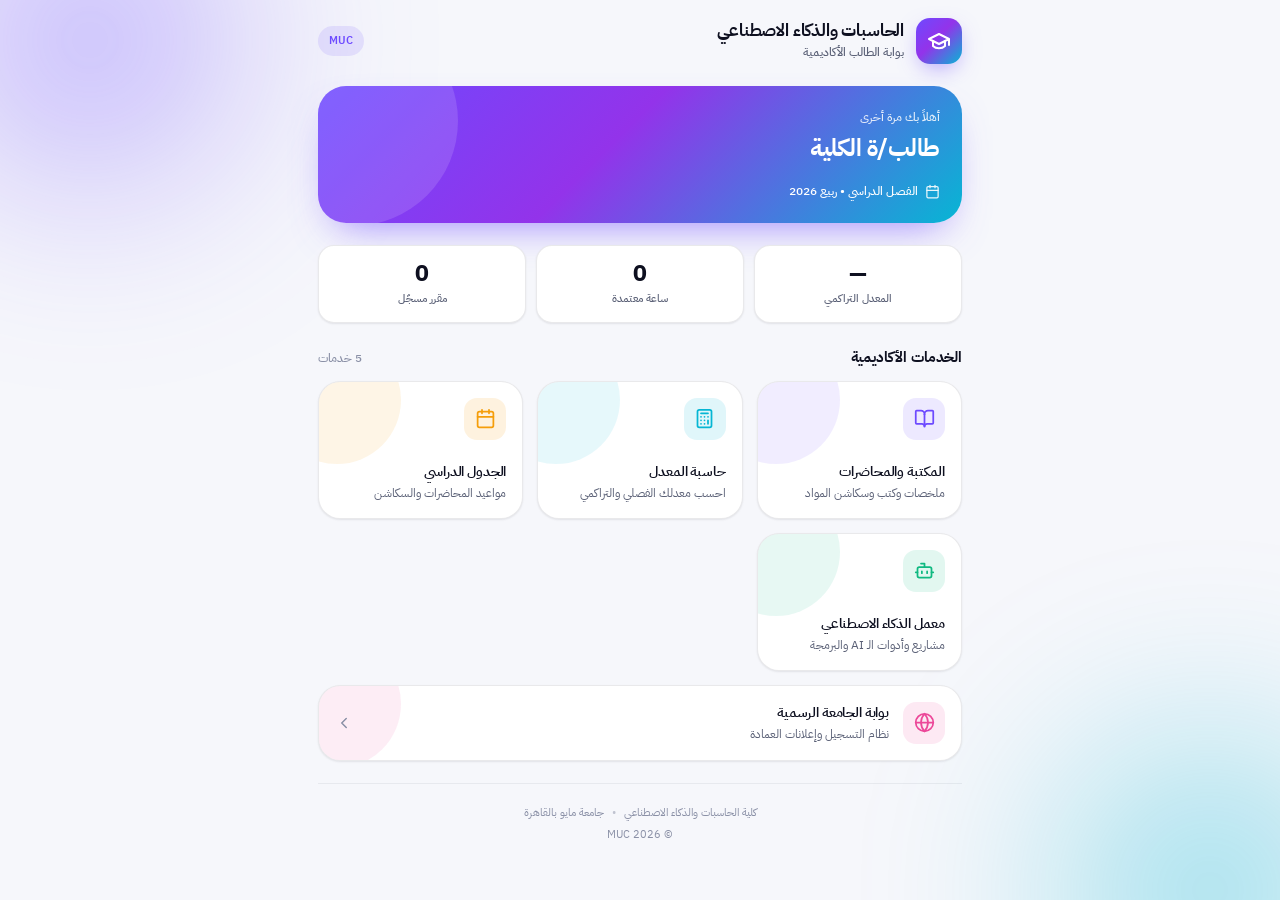
==== index.html @ 1d0dbbd2 "Update index.html" ====
<!DOCTYPE html>
<html lang="ar" dir="rtl">
<head>
    <meta charset="UTF-8">
    <meta name="viewport" content="width=device-width, initial-scale=1.0, viewport-fit=cover">
    <meta name="theme-color" content="#08090F">
    <title>كلية الحاسبات والذكاء الاصطناعي - MUC</title>

    <link rel="preconnect" href="https://fonts.googleapis.com">
    <link rel="preconnect" href="https://fonts.gstatic.com" crossorigin>
    <link href="https://fonts.googleapis.com/css2?family=IBM+Plex+Sans+Arabic:wght@400;500;600;700&display=swap" rel="stylesheet">

    <script src="https://telegram.org/js/telegram-web-app.js"></script>

    <style>
        /* ==================================================
           DESIGN TOKENS
           ================================================== */

        :root {
            /* السطح والنص - الوضع الفاتح */
            --bg:          #F6F7FB;
            --surface:     #FFFFFF;
            --surface-2:   #F1F3F9;
            --surface-3:   #E8EBF3;
            --border:      rgba(14, 16, 32, .09);
            --border-soft: rgba(14, 16, 32, .06);
            --text:        #0E1020;
            --text-muted:  #5A6076;
            --text-faint:  #8A90A6;
            --shadow-sm:   0 1px 2px rgba(14,16,32,.06), 0 1px 3px rgba(14,16,32,.04);
            --shadow-md:   0 4px 12px rgba(14,16,32,.07), 0 2px 4px rgba(14,16,32,.04);
            --shadow-lg:   0 24px 48px -12px rgba(14,16,32,.18);

            /* الهوية اللونية */
            --brand:       #6D4AFF;
            --brand-soft:  rgba(109, 74, 255, .12);
            --cyan:        #06B6D4;
            --cyan-soft:   rgba(6, 182, 212, .12);
            --amber:       #F59E0B;
            --amber-soft:  rgba(245, 158, 11, .13);
            --emerald:     #10B981;
            --emerald-soft:rgba(16, 185, 129, .12);
            --pink:        #EC4899;
            --pink-soft:   rgba(236, 72, 153, .12);
            --danger:      #EF4444;

            --gradient:    linear-gradient(135deg, #6D4AFF 0%, #9333EA 45%, #06B6D4 100%);

            /* المقاسات */
            --r-sm: 10px;
            --r-md: 16px;
            --r-lg: 22px;
            --r-xl: 28px;
            --ease: cubic-bezier(.32, .72, 0, 1);

            --font: 'IBM Plex Sans Arabic', system-ui, -apple-system,
                    'Segoe UI', 'Noto Sans Arabic', Tahoma, sans-serif;

            /* المسافات الآمنة: ملء الشاشة في تيليجرام + نتوء الجهاز */
            --safe-top:    max(env(safe-area-inset-top, 0px),
                               var(--tg-content-safe-area-inset-top, 0px));
            --safe-bottom: max(env(safe-area-inset-bottom, 0px),
                               var(--tg-content-safe-area-inset-bottom, 0px));
            --safe-left:   env(safe-area-inset-left, 0px);
            --safe-right:  env(safe-area-inset-right, 0px);
        }

        /* الوضع الداكن: عبر إعداد الجهاز أو تيليجرام */
        @media (prefers-color-scheme: dark) {
            :root:not([data-theme="light"]) {
                --bg:          #08090F;
                --surface:     #12131C;
                --surface-2:   #191B26;
                --surface-3:   #212433;
                --border:      rgba(255, 255, 255, .09);
                --border-soft: rgba(255, 255, 255, .06);
                --text:        #F4F5FA;
                --text-muted:  #9AA0B4;
                --text-faint:  #6B7186;
                --shadow-sm:   0 1px 2px rgba(0,0,0,.4);
                --shadow-md:   0 4px 14px rgba(0,0,0,.45);
                --shadow-lg:   0 24px 48px -12px rgba(0,0,0,.7);
                --brand:       #8B6BFF;
                --brand-soft:  rgba(139, 107, 255, .17);
                --cyan-soft:   rgba(6, 182, 212, .17);
                --amber-soft:  rgba(245, 158, 11, .17);
                --emerald-soft:rgba(16, 185, 129, .17);
                --pink-soft:   rgba(236, 72, 153, .17);
            }
        }

        :root[data-theme="dark"] {
            --bg:          #08090F;
            --surface:     #12131C;
            --surface-2:   #191B26;
            --surface-3:   #212433;
            --border:      rgba(255, 255, 255, .09);
            --border-soft: rgba(255, 255, 255, .06);
            --text:        #F4F5FA;
            --text-muted:  #9AA0B4;
            --text-faint:  #6B7186;
            --shadow-sm:   0 1px 2px rgba(0,0,0,.4);
            --shadow-md:   0 4px 14px rgba(0,0,0,.45);
            --shadow-lg:   0 24px 48px -12px rgba(0,0,0,.7);
            --brand:       #8B6BFF;
            --brand-soft:  rgba(139, 107, 255, .17);
            --cyan-soft:   rgba(6, 182, 212, .17);
            --amber-soft:  rgba(245, 158, 11, .17);
            --emerald-soft:rgba(16, 185, 129, .17);
            --pink-soft:   rgba(236, 72, 153, .17);
        }

        /* ==================================================
           RESET
           ================================================== */

        * {
            box-sizing: border-box;
            margin: 0;
            padding: 0;
            -webkit-tap-highlight-color: transparent;
        }

        html { -webkit-text-size-adjust: 100%; }

        body {
            font-family: var(--font);
            background: var(--bg);
            color: var(--text);
            min-height: 100vh;
            min-height: 100dvh;
            line-height: 1.6;
            overflow-x: hidden;
            transition: background-color .3s ease, color .3s ease;
        }

        button, input, select { font-family: inherit; color: inherit; }
        svg { display: block; flex-shrink: 0; }
        ::selection { background: var(--brand-soft); }

        :focus-visible {
            outline: 2px solid var(--brand);
            outline-offset: 2px;
            border-radius: 6px;
        }

        /* ==================================================
           BACKGROUND AURORA
           ================================================== */

        .aurora {
            position: fixed;
            inset: 0;
            z-index: -1;
            overflow: hidden;
            pointer-events: none;
        }

        .aurora::before,
        .aurora::after {
            content: '';
            position: absolute;
            width: 460px;
            height: 460px;
            border-radius: 50%;
            filter: blur(90px);
            opacity: .5;
        }

        .aurora::before {
            top: -190px;
            inset-inline-end: -140px;
            background: radial-gradient(circle, #6D4AFF, transparent 68%);
            animation: drift 22s ease-in-out infinite;
        }

        .aurora::after {
            bottom: -220px;
            inset-inline-start: -160px;
            background: radial-gradient(circle, #06B6D4, transparent 68%);
            animation: drift 26s ease-in-out infinite reverse;
        }

        @keyframes drift {
            0%, 100% { transform: translate(0, 0) scale(1); }
            50%      { transform: translate(-28px, 34px) scale(1.12); }
        }

        /* ==================================================
           LAYOUT
           ================================================== */

        .app {
            max-width: 680px;
            margin: 0 auto;
            padding:
                calc(18px + var(--safe-top))
                calc(18px + var(--safe-right))
                calc(28px + var(--safe-bottom))
                calc(18px + var(--safe-left));
        }

        .stack > * + * { margin-top: 22px; }

        /* دخول متدرج للعناصر */
        .rise {
            opacity: 0;
            animation: rise .6s var(--ease) forwards;
            animation-delay: calc(var(--i, 0) * 55ms);
        }

        @keyframes rise {
            from { opacity: 0; transform: translateY(14px); }
            to   { opacity: 1; transform: none; }
        }

        /* ==================================================
           HEADER
           ================================================== */

        .topbar {
            display: flex;
            align-items: center;
            gap: 12px;
            margin-bottom: 22px;
        }

        .mark {
            width: 46px;
            height: 46px;
            border-radius: 14px;
            background: var(--gradient);
            display: grid;
            place-items: center;
            color: #fff;
            box-shadow: 0 8px 22px -6px rgba(109, 74, 255, .55);
            flex-shrink: 0;
        }

        .mark svg { width: 24px; height: 24px; }

        .topbar-text { min-width: 0; flex: 1; }

        .topbar h1 {
            font-size: clamp(15px, 4vw, 17px);
            font-weight: 700;
            letter-spacing: -.01em;
            line-height: 1.35;
        }

        .topbar p {
            font-size: 12px;
            color: var(--text-muted);
            font-weight: 500;
        }

        .pill {
            font-size: 11px;
            font-weight: 600;
            padding: 6px 11px;
            border-radius: 999px;
            background: var(--brand-soft);
            color: var(--brand);
            white-space: nowrap;
            flex-shrink: 0;
        }

        /* ==================================================
           HERO / GREETING
           ================================================== */

        .hero {
            position: relative;
            border-radius: var(--r-xl);
            padding: 22px;
            background: var(--gradient);
            color: #fff;
            overflow: hidden;
            box-shadow: 0 18px 40px -18px rgba(109, 74, 255, .7);
        }

        .hero::after {
            content: '';
            position: absolute;
            inset-inline-end: -70px;
            top: -70px;
            width: 210px;
            height: 210px;
            border-radius: 50%;
            background: rgba(255, 255, 255, .13);
        }

        .hero-label {
            font-size: 12px;
            font-weight: 500;
            opacity: .85;
            position: relative;
        }

        .hero h2 {
            font-size: clamp(19px, 5.4vw, 24px);
            font-weight: 700;
            margin-top: 2px;
            letter-spacing: -.02em;
            position: relative;
        }

        .hero-meta {
            display: flex;
            align-items: center;
            gap: 7px;
            margin-top: 14px;
            font-size: 12px;
            font-weight: 500;
            position: relative;
        }

        .hero-meta svg { width: 15px; height: 15px; opacity: .9; }

        /* ==================================================
           STAT TILES
           ================================================== */

        .stats {
            display: grid;
            grid-template-columns: repeat(3, 1fr);
            gap: 10px;
        }

        .stat {
            background: var(--surface);
            border: 1px solid var(--border);
            border-radius: var(--r-md);
            padding: 14px 12px;
            text-align: center;
            box-shadow: var(--shadow-sm);
        }

        .stat-value {
            font-size: clamp(19px, 5.5vw, 23px);
            font-weight: 700;
            letter-spacing: -.02em;
            font-variant-numeric: tabular-nums;
            line-height: 1.2;
        }

        .stat-label {
            font-size: 11px;
            color: var(--text-muted);
            font-weight: 500;
            margin-top: 3px;
        }

        /* ==================================================
           SECTION TITLE
           ================================================== */

        .section-head {
            display: flex;
            align-items: baseline;
            justify-content: space-between;
            gap: 10px;
            margin-bottom: 12px;
        }

        .section-head h3 {
            font-size: 15px;
            font-weight: 700;
            letter-spacing: -.01em;
        }

        .section-head span {
            font-size: 12px;
            color: var(--text-faint);
            font-weight: 500;
        }

        /* ==================================================
           BENTO GRID
           ================================================== */

        .bento {
            display: grid;
            grid-template-columns: repeat(2, 1fr);
            gap: 12px;
        }

        @media (min-width: 600px) {
            .bento { grid-template-columns: repeat(3, 1fr); gap: 14px; }
        }

        .tile {
            position: relative;
            display: flex;
            flex-direction: column;
            gap: 10px;
            text-align: start;
            min-height: 138px;
            padding: 16px;
            border: 1px solid var(--border);
            border-radius: var(--r-lg);
            background: var(--surface);
            box-shadow: var(--shadow-sm);
            cursor: pointer;
            overflow: hidden;
            -webkit-user-select: none;
            user-select: none;
            transition: transform .22s var(--ease),
                        box-shadow .22s var(--ease),
                        border-color .22s var(--ease);
        }

        /* توهج خفيف بلون البطاقة */
        .tile::before {
            content: '';
            position: absolute;
            inset-inline-end: -46px;
            top: -46px;
            width: 128px;
            height: 128px;
            border-radius: 50%;
            background: var(--tint-soft);
            opacity: .8;
            transition: transform .32s var(--ease);
        }

        @media (hover: hover) {
            .tile:hover {
                transform: translateY(-3px);
                border-color: var(--tint);
                box-shadow: var(--shadow-md);
            }
            .tile:hover::before { transform: scale(1.35); }
        }

        .tile:active { transform: scale(.975); }

        .tile-icon {
            position: relative;
            width: 42px;
            height: 42px;
            border-radius: 13px;
            display: grid;
            place-items: center;
            background: var(--tint-soft);
            color: var(--tint);
        }

        .tile-icon svg { width: 21px; height: 21px; }

        .tile-body { position: relative; margin-top: auto; }

        .tile h4 {
            font-size: 14px;
            font-weight: 600;
            letter-spacing: -.01em;
            margin-bottom: 3px;
        }

        .tile p {
            font-size: 11.5px;
            color: var(--text-muted);
            line-height: 1.5;
        }

        .tile.wide { grid-column: 1 / -1; min-height: 0; }

        .tile.wide {
            flex-direction: row;
            align-items: center;
            gap: 14px;
        }

        .tile.wide .tile-body { margin-top: 0; flex: 1; }

        .tile-arrow {
            position: relative;
            color: var(--text-faint);
            transition: transform .22s var(--ease);
        }

        .tile-arrow svg { width: 18px; height: 18px; }

        @media (hover: hover) {
            .tile.wide:hover .tile-arrow { transform: translateX(4px); }
        }

        /* الألوان المخصصة لكل بطاقة */
        .t-brand   { --tint: var(--brand);   --tint-soft: var(--brand-soft); }
        .t-cyan    { --tint: var(--cyan);    --tint-soft: var(--cyan-soft); }
        .t-amber   { --tint: var(--amber);   --tint-soft: var(--amber-soft); }
        .t-emerald { --tint: var(--emerald); --tint-soft: var(--emerald-soft); }
        .t-pink    { --tint: var(--pink);    --tint-soft: var(--pink-soft); }

        /* ==================================================
           BOTTOM SHEET
           ================================================== */

        .sheet {
            position: fixed;
            inset: 0;
            z-index: 100;
            display: none;
        }

        .sheet.open { display: block; }

        .sheet-backdrop {
            position: absolute;
            inset: 0;
            background: rgba(6, 7, 14, .55);
            -webkit-backdrop-filter: blur(6px);
            backdrop-filter: blur(6px);
            opacity: 0;
            transition: opacity .3s var(--ease);
        }

        .sheet.shown .sheet-backdrop { opacity: 1; }

        .sheet-panel {
            position: absolute;
            inset-inline: 0;
            bottom: 0;
            background: var(--surface);
            border-radius: var(--r-xl) var(--r-xl) 0 0;
            border-top: 1px solid var(--border);
            box-shadow: var(--shadow-lg);
            max-height: 88dvh;
            overflow-y: auto;
            -webkit-overflow-scrolling: touch;
            overscroll-behavior: contain;
            transform: translateY(100%);
            transition: transform .36s var(--ease);
            padding: 0 18px calc(22px + var(--safe-bottom));
        }

        .sheet.shown .sheet-panel { transform: translateY(0); }

        @media (min-width: 640px) {
            .sheet-panel {
                inset-inline: auto;
                inset-inline-start: 50%;
                bottom: 26px;
                width: min(480px, calc(100vw - 40px));
                border-radius: var(--r-xl);
                border: 1px solid var(--border);
                transform: translate(50%, calc(100% + 40px));
            }
            .sheet.shown .sheet-panel { transform: translate(50%, 0); }
        }

        .grabber {
            width: 38px;
            height: 4px;
            border-radius: 999px;
            background: var(--surface-3);
            margin: 10px auto 0;
        }

        .sheet-top {
            position: sticky;
            top: 0;
            z-index: 2;
            margin: 0 -18px;
            padding: 0 18px;
            background: var(--surface);
        }

        .sheet-head {
            display: flex;
            align-items: center;
            gap: 12px;
            padding: 14px 0 16px;
        }

        .sheet-head h3 {
            font-size: 16px;
            font-weight: 700;
            letter-spacing: -.01em;
            flex: 1;
        }

        .icon-btn {
            width: 38px;
            height: 38px;
            display: grid;
            place-items: center;
            border: none;
            border-radius: 50%;
            background: var(--surface-2);
            color: var(--text-muted);
            cursor: pointer;
            flex-shrink: 0;
            transition: background .2s, color .2s;
        }

        .icon-btn svg { width: 17px; height: 17px; }
        .icon-btn:active { transform: scale(.92); }

        @media (hover: hover) {
            .icon-btn:hover { background: var(--surface-3); color: var(--text); }
        }

        /* ==================================================
           LIST ROWS
           ================================================== */

        .row-item {
            display: flex;
            align-items: center;
            gap: 12px;
            padding: 12px;
            border-radius: var(--r-md);
            background: var(--surface-2);
            margin-bottom: 9px;
        }

        .row-icon {
            width: 38px;
            height: 38px;
            border-radius: 11px;
            display: grid;
            place-items: center;
            background: var(--tint-soft, var(--brand-soft));
            color: var(--tint, var(--brand));
            flex-shrink: 0;
        }

        .row-icon svg { width: 18px; height: 18px; }

        .row-text { flex: 1; min-width: 0; }

        .row-text h5 {
            font-size: 13px;
            font-weight: 600;
            margin-bottom: 1px;
            overflow: hidden;
            text-overflow: ellipsis;
            white-space: nowrap;
        }

        .row-text span {
            font-size: 11px;
            color: var(--text-faint);
            font-variant-numeric: tabular-nums;
        }

        /* ==================================================
           BUTTONS
           ================================================== */

        .btn {
            display: inline-flex;
            align-items: center;
            justify-content: center;
            gap: 8px;
            min-height: 46px;
            width: 100%;
            padding: 12px 18px;
            border: none;
            border-radius: 14px;
            background: var(--gradient);
            color: #fff;
            font-size: 14.5px;
            font-weight: 600;
            cursor: pointer;
            box-shadow: 0 10px 24px -10px rgba(109, 74, 255, .7);
            transition: transform .18s var(--ease), filter .18s;
        }

        .btn svg { width: 17px; height: 17px; }
        .btn:active { transform: scale(.975); }

        @media (hover: hover) { .btn:hover { filter: brightness(1.08); } }

        .btn-soft {
            background: var(--surface-2);
            color: var(--text);
            box-shadow: none;
            border: 1px solid var(--border);
        }

        @media (hover: hover) { .btn-soft:hover { background: var(--surface-3); filter: none; } }

        .btn-sm {
            width: auto;
            min-height: 36px;
            padding: 8px 14px;
            font-size: 12.5px;
            border-radius: 10px;
            box-shadow: none;
        }

        .btn-ghost {
            background: none;
            border: none;
            color: var(--text-faint);
            width: auto;
            min-height: 34px;
            padding: 6px 10px;
            font-size: 12px;
            font-weight: 500;
            box-shadow: none;
            cursor: pointer;
        }

        @media (hover: hover) { .btn-ghost:hover { color: var(--danger); filter: none; } }

        /* ==================================================
           FORM
           ================================================== */

        .field { margin-bottom: 13px; }

        .field label {
            display: block;
            font-size: 12px;
            font-weight: 500;
            color: var(--text-muted);
            margin-bottom: 6px;
        }

        .field input,
        .field select {
            width: 100%;
            /* 16px إلزامي: أقل من ذلك يجعل iOS يكبّر الصفحة عند الكتابة */
            font-size: 16px;
            font-weight: 500;
            padding: 12px 14px;
            border: 1px solid var(--border);
            border-radius: 13px;
            background: var(--surface-2);
            transition: border-color .2s, background .2s;
            appearance: none;
            -webkit-appearance: none;
        }

        .field select {
            background-image: url("data:image/svg+xml;charset=utf-8,%3Csvg xmlns='http://www.w3.org/2000/svg' width='16' height='16' viewBox='0 0 24 24' fill='none' stroke='%238A90A6' stroke-width='2.5' stroke-linecap='round' stroke-linejoin='round'%3E%3Cpath d='m6 9 6 6 6-6'/%3E%3C/svg%3E");
            background-repeat: no-repeat;
            background-position: left 14px center;
            padding-inline-start: 40px;
        }

        .field input:focus,
        .field select:focus {
            outline: none;
            border-color: var(--brand);
            background: var(--surface);
        }

        .field-row { display: grid; grid-template-columns: 1fr 1fr; gap: 11px; }

        /* ==================================================
           GPA RING
           ================================================== */

        .gpa-display {
            display: flex;
            align-items: center;
            gap: 18px;
            padding: 16px;
            border-radius: var(--r-lg);
            background: var(--surface-2);
            margin-bottom: 16px;
        }

        .ring { position: relative; width: 92px; height: 92px; flex-shrink: 0; }
        .ring svg { width: 92px; height: 92px; transform: rotate(-90deg); }

        .ring-track { stroke: var(--surface-3); }

        .ring-fill {
            stroke: url(#ringGradient);
            stroke-linecap: round;
            transition: stroke-dashoffset .7s var(--ease);
        }

        .ring-label {
            position: absolute;
            inset: 0;
            display: grid;
            place-items: center;
            text-align: center;
        }

        .ring-label b {
            font-size: 23px;
            font-weight: 700;
            letter-spacing: -.03em;
            font-variant-numeric: tabular-nums;
            line-height: 1;
        }

        .ring-label small {
            display: block;
            font-size: 10px;
            color: var(--text-faint);
            margin-top: 2px;
        }

        .gpa-side { flex: 1; min-width: 0; }
        .gpa-side .kv { display: flex; justify-content: space-between; font-size: 12.5px; padding: 3px 0; }
        .gpa-side .kv span { color: var(--text-muted); }
        .gpa-side .kv b { font-weight: 600; font-variant-numeric: tabular-nums; }

        .empty {
            text-align: center;
            padding: 18px 12px;
            font-size: 12.5px;
            color: var(--text-faint);
        }

        /* ==================================================
           TIMELINE
           ================================================== */

        .timeline { position: relative; padding-inline-start: 20px; }

        .timeline::before {
            content: '';
            position: absolute;
            inset-inline-start: 4px;
            top: 8px;
            bottom: 8px;
            width: 2px;
            background: var(--surface-3);
            border-radius: 2px;
        }

        .tl-item { position: relative; padding-bottom: 18px; }
        .tl-item:last-child { padding-bottom: 0; }

        .tl-item::before {
            content: '';
            position: absolute;
            inset-inline-start: -20px;
            top: 6px;
            width: 10px;
            height: 10px;
            border-radius: 50%;
            background: var(--tint, var(--brand));
            box-shadow: 0 0 0 3px var(--surface);
        }

        .tl-time {
            font-size: 11px;
            font-weight: 600;
            color: var(--tint, var(--brand));
            font-variant-numeric: tabular-nums;
        }

        .tl-item h5 { font-size: 13.5px; font-weight: 600; margin: 1px 0 1px; }
        .tl-item p { font-size: 11.5px; color: var(--text-faint); }

        /* ==================================================
           FEATURE LIST
           ================================================== */

        .feature {
            display: flex;
            gap: 11px;
            align-items: flex-start;
            padding: 11px 0;
            border-bottom: 1px solid var(--border-soft);
        }

        .feature:last-of-type { border-bottom: none; }

        .feature-dot {
            width: 26px;
            height: 26px;
            border-radius: 9px;
            display: grid;
            place-items: center;
            background: var(--tint-soft, var(--brand-soft));
            color: var(--tint, var(--brand));
            flex-shrink: 0;
            margin-top: 1px;
        }

        .feature-dot svg { width: 14px; height: 14px; }
        .feature h5 { font-size: 13px; font-weight: 600; }
        .feature p { font-size: 11.5px; color: var(--text-muted); }

        /* ==================================================
           FOOTER
           ================================================== */

        footer {
            text-align: center;
            margin-top: 30px;
            padding-top: 20px;
            border-top: 1px solid var(--border-soft);
        }

        footer p { font-size: 11px; color: var(--text-faint); }
        footer .dot { margin: 0 5px; opacity: .5; }

        /* ==================================================
           ACCESSIBILITY
           ================================================== */

        @media (prefers-reduced-motion: reduce) {
            *, *::before, *::after {
                animation-duration: .01ms !important;
                animation-iteration-count: 1 !important;
                transition-duration: .01ms !important;
            }
            .rise { opacity: 1; }
        }

        .sr-only {
            position: absolute;
            width: 1px; height: 1px;
            padding: 0; margin: -1px;
            overflow: hidden;
            clip: rect(0 0 0 0);
            white-space: nowrap;
        }
    </style>
</head>
<body>

<div class="aurora"></div>

<!-- =========================================================
     ICON SPRITE
     ========================================================= -->
<svg width="0" height="0" style="position:absolute" aria-hidden="true">
    <defs>
        <linearGradient id="ringGradient" x1="0" y1="0" x2="1" y2="1">
            <stop offset="0%"   stop-color="#6D4AFF"/>
            <stop offset="55%"  stop-color="#9333EA"/>
            <stop offset="100%" stop-color="#06B6D4"/>
        </linearGradient>
    </defs>
        <symbol id="i-cap" viewBox="0 0 24 24" fill="none" stroke="currentColor" stroke-width="2" stroke-linecap="round" stroke-linejoin="round">
            <path d="M22 10v6M2 10l10-5 10 5-10 5z"/>
            <path d="M6 12v5c3 3 9 3 12 0v-5"/>
        </symbol>
        <symbol id="i-book" viewBox="0 0 24 24" fill="none" stroke="currentColor" stroke-width="2" stroke-linecap="round" stroke-linejoin="round">
            <path d="M12 7v14"/>
            <path d="M3 18a1 1 0 0 1-1-1V4a1 1 0 0 1 1-1h5a4 4 0 0 1 4 4 4 4 0 0 1 4-4h5a1 1 0 0 1 1 1v13a1 1 0 0 1-1 1h-6a3 3 0 0 0-3 3 3 3 0 0 0-3-3z"/>
        </symbol>
        <symbol id="i-calc" viewBox="0 0 24 24" fill="none" stroke="currentColor" stroke-width="2" stroke-linecap="round" stroke-linejoin="round">
            <rect x="4" y="2" width="16" height="20" rx="2"/>
            <path d="M8 6h8"/>
            <path d="M8 10h.01M12 10h.01M16 10h.01M8 14h.01M12 14h.01M8 18h.01M12 18h.01M16 14v4"/>
        </symbol>
        <symbol id="i-calendar" viewBox="0 0 24 24" fill="none" stroke="currentColor" stroke-width="2" stroke-linecap="round" stroke-linejoin="round">
            <rect x="3" y="4" width="18" height="18" rx="2"/>
            <path d="M16 2v4M8 2v4M3 10h18"/>
        </symbol>
        <symbol id="i-bot" viewBox="0 0 24 24" fill="none" stroke="currentColor" stroke-width="2" stroke-linecap="round" stroke-linejoin="round">
            <path d="M12 8V4H8"/>
            <rect x="4" y="8" width="16" height="12" rx="2"/>
            <path d="M2 14h2M20 14h2M15 13v2M9 13v2"/>
        </symbol>
        <symbol id="i-globe" viewBox="0 0 24 24" fill="none" stroke="currentColor" stroke-width="2" stroke-linecap="round" stroke-linejoin="round">
            <circle cx="12" cy="12" r="10"/>
            <path d="M12 2a15.3 15.3 0 0 1 4 10 15.3 15.3 0 0 1-4 10 15.3 15.3 0 0 1-4-10 15.3 15.3 0 0 1 4-10z"/>
            <path d="M2 12h20"/>
        </symbol>
        <symbol id="i-x" viewBox="0 0 24 24" fill="none" stroke="currentColor" stroke-width="2" stroke-linecap="round" stroke-linejoin="round">
            <path d="M18 6 6 18M6 6l12 12"/>
        </symbol>
        <symbol id="i-download" viewBox="0 0 24 24" fill="none" stroke="currentColor" stroke-width="2" stroke-linecap="round" stroke-linejoin="round">
            <path d="M21 15v4a2 2 0 0 1-2 2H5a2 2 0 0 1-2-2v-4"/>
            <path d="m7 10 5 5 5-5M12 15V3"/>
        </symbol>
        <symbol id="i-file" viewBox="0 0 24 24" fill="none" stroke="currentColor" stroke-width="2" stroke-linecap="round" stroke-linejoin="round">
            <path d="M15 2H6a2 2 0 0 0-2 2v16a2 2 0 0 0 2 2h12a2 2 0 0 0 2-2V7z"/>
            <path d="M14 2v5h5M16 13H8M16 17H8M10 9H8"/>
        </symbol>
        <symbol id="i-chevron" viewBox="0 0 24 24" fill="none" stroke="currentColor" stroke-width="2" stroke-linecap="round" stroke-linejoin="round">
            <path d="m15 18-6-6 6-6"/>
        </symbol>
        <symbol id="i-clock" viewBox="0 0 24 24" fill="none" stroke="currentColor" stroke-width="2" stroke-linecap="round" stroke-linejoin="round">
            <circle cx="12" cy="12" r="10"/>
            <path d="M12 6v6l4 2"/>
        </symbol>
        <symbol id="i-sparkles" viewBox="0 0 24 24" fill="none" stroke="currentColor" stroke-width="2" stroke-linecap="round" stroke-linejoin="round">
            <path d="m12 3-1.9 5.8a2 2 0 0 1-1.3 1.3L3 12l5.8 1.9a2 2 0 0 1 1.3 1.3L12 21l1.9-5.8a2 2 0 0 1 1.3-1.3L21 12l-5.8-1.9a2 2 0 0 1-1.3-1.3z"/>
        </symbol>
        <symbol id="i-plus" viewBox="0 0 24 24" fill="none" stroke="currentColor" stroke-width="2" stroke-linecap="round" stroke-linejoin="round">
            <path d="M12 5v14M5 12h14"/>
        </symbol>
        <symbol id="i-trash" viewBox="0 0 24 24" fill="none" stroke="currentColor" stroke-width="2" stroke-linecap="round" stroke-linejoin="round">
            <path d="M3 6h18M8 6V4a1 1 0 0 1 1-1h6a1 1 0 0 1 1 1v2"/>
            <path d="M19 6l-1 14a2 2 0 0 1-2 2H8a2 2 0 0 1-2-2L5 6"/>
        </symbol>
        <symbol id="i-external" viewBox="0 0 24 24" fill="none" stroke="currentColor" stroke-width="2" stroke-linecap="round" stroke-linejoin="round">
            <path d="M15 3h6v6M10 14 21 3"/>
            <path d="M18 13v6a2 2 0 0 1-2 2H5a2 2 0 0 1-2-2V8a2 2 0 0 1 2-2h6"/>
        </symbol>
        <symbol id="i-layers" viewBox="0 0 24 24" fill="none" stroke="currentColor" stroke-width="2" stroke-linecap="round" stroke-linejoin="round">
            <path d="m12 2 9 5-9 5-9-5z"/>
            <path d="m3 12 9 5 9-5M3 17l9 5 9-5"/>
        </symbol>
        <symbol id="i-terminal" viewBox="0 0 24 24" fill="none" stroke="currentColor" stroke-width="2" stroke-linecap="round" stroke-linejoin="round">
            <path d="m4 17 6-6-6-6M12 19h8"/>
        </symbol>
        <symbol id="i-shield" viewBox="0 0 24 24" fill="none" stroke="currentColor" stroke-width="2" stroke-linecap="round" stroke-linejoin="round">
            <path d="M20 13c0 5-3.5 7.5-7.7 8.9a1 1 0 0 1-.6 0C7.5 20.5 4 18 4 13V6a1 1 0 0 1 1-1c2 0 4.5-1.2 6.2-2.7a1 1 0 0 1 1.6 0C14.6 3.8 17 5 19 5a1 1 0 0 1 1 1z"/>
        </symbol>
</svg>

<!-- =========================================================
     APP
     ========================================================= -->
<main class="app">

    <div class="topbar rise" style="--i:0">
        <div class="mark"><svg><use href="#i-cap"/></svg></div>
        <div class="topbar-text">
            <h1>الحاسبات والذكاء الاصطناعي</h1>
            <p>بوابة الطالب الأكاديمية</p>
        </div>
        <div class="pill">MUC</div>
    </div>

    <div class="stack">

        <section class="hero rise" style="--i:1">
            <div class="hero-label">أهلاً بك مرة أخرى</div>
            <h2 id="username">طالب/ة الكلية</h2>
            <div class="hero-meta">
                <svg><use href="#i-calendar"/></svg>
                <span>الفصل الدراسي • ربيع 2026</span>
            </div>
        </section>

        <section class="stats rise" style="--i:2" aria-label="ملخص الأداء">
            <div class="stat">
                <div class="stat-value" id="statGpa">—</div>
                <div class="stat-label">المعدل التراكمي</div>
            </div>
            <div class="stat">
                <div class="stat-value" id="statHours">0</div>
                <div class="stat-label">ساعة معتمدة</div>
            </div>
            <div class="stat">
                <div class="stat-value" id="statCourses">0</div>
                <div class="stat-label">مقرر مسجّل</div>
            </div>
        </section>

        <section class="rise" style="--i:3">
            <div class="section-head">
                <h3>الخدمات الأكاديمية</h3>
                <span>5 خدمات</span>
            </div>

            <div class="bento">
                <button class="tile t-brand" data-sheet="filesSheet">
                    <div class="tile-icon"><svg><use href="#i-book"/></svg></div>
                    <div class="tile-body">
                        <h4>المكتبة والمحاضرات</h4>
                        <p>ملخصات وكتب وسكاشن المواد</p>
                    </div>
                </button>

                <button class="tile t-cyan" data-sheet="gpaSheet">
                    <div class="tile-icon"><svg><use href="#i-calc"/></svg></div>
                    <div class="tile-body">
                        <h4>حاسبة المعدل</h4>
                        <p>احسب معدلك الفصلي والتراكمي</p>
                    </div>
                </button>

                <button class="tile t-amber" data-sheet="scheduleSheet">
                    <div class="tile-icon"><svg><use href="#i-calendar"/></svg></div>
                    <div class="tile-body">
                        <h4>الجدول الدراسي</h4>
                        <p>مواعيد المحاضرات والسكاشن</p>
                    </div>
                </button>

                <button class="tile t-emerald" data-sheet="aiSheet">
                    <div class="tile-icon"><svg><use href="#i-bot"/></svg></div>
                    <div class="tile-body">
                        <h4>معمل الذكاء الاصطناعي</h4>
                        <p>مشاريع وأدوات الـ AI والبرمجة</p>
                    </div>
                </button>

                <button class="tile wide t-pink" data-sheet="portalSheet">
                    <div class="tile-icon"><svg><use href="#i-globe"/></svg></div>
                    <div class="tile-body">
                        <h4>بوابة الجامعة الرسمية</h4>
                        <p>نظام التسجيل وإعلانات العمادة</p>
                    </div>
                    <div class="tile-arrow"><svg><use href="#i-chevron"/></svg></div>
                </button>
            </div>
        </section>

        <footer class="rise" style="--i:4">
            <p>
                كلية الحاسبات والذكاء الاصطناعي
                <span class="dot">•</span>
                جامعة مايو بالقاهرة
            </p>
            <p style="margin-top:4px">&copy; 2026 MUC</p>
        </footer>

    </div>
</main>

<!-- =========================================================
     SHEET: LIBRARY
     ========================================================= -->
<div class="sheet" id="filesSheet" role="dialog" aria-modal="true" aria-labelledby="filesTitle">
    <div class="sheet-backdrop" data-close></div>
    <div class="sheet-panel">
        <div class="sheet-top">
        <div class="grabber"></div>
            <div class="sheet-head">
                <h3 id="filesTitle">المكتبة والمحاضرات</h3>
                <button class="icon-btn" data-close aria-label="إغلاق">
                    <svg><use href="#i-x"/></svg>
                </button>
            </div>
        </div>

        <div class="row-item t-brand">
            <div class="row-icon"><svg><use href="#i-file"/></svg></div>
            <div class="row-text">
                <h5>مقدمة في الذكاء الاصطناعي</h5>
                <span>محاضرة 1 • PDF • 4.2 MB</span>
            </div>
            <button class="btn btn-soft btn-sm" data-download>
                <svg><use href="#i-download"/></svg> تحميل
            </button>
        </div>

        <div class="row-item t-cyan">
            <div class="row-icon"><svg><use href="#i-file"/></svg></div>
            <div class="row-text">
                <h5>هياكل البيانات والخوارزميات</h5>
                <span>ملخص السكاشن • PDF • 2.8 MB</span>
            </div>
            <button class="btn btn-soft btn-sm" data-download>
                <svg><use href="#i-download"/></svg> تحميل
            </button>
        </div>

        <div class="row-item t-amber">
            <div class="row-icon"><svg><use href="#i-file"/></svg></div>
            <div class="row-text">
                <h5>أساسيات قواعد البيانات</h5>
                <span>محاضرة 4 • PDF • 3.1 MB</span>
            </div>
            <button class="btn btn-soft btn-sm" data-download>
                <svg><use href="#i-download"/></svg> تحميل
            </button>
        </div>

        <p class="empty">يتم تحديث المكتبة أسبوعياً من قِبل الكنترول.</p>
    </div>
</div>

<!-- =========================================================
     SHEET: GPA
     ========================================================= -->
<div class="sheet" id="gpaSheet" role="dialog" aria-modal="true" aria-labelledby="gpaTitle">
    <div class="sheet-backdrop" data-close></div>
    <div class="sheet-panel">
        <div class="sheet-top">
        <div class="grabber"></div>
            <div class="sheet-head">
                <h3 id="gpaTitle">حاسبة المعدل التراكمي</h3>
                <button class="icon-btn" data-close aria-label="إغلاق">
                    <svg><use href="#i-x"/></svg>
                </button>
            </div>
        </div>

        <div class="gpa-display">
            <div class="ring">
                <svg viewBox="0 0 92 92">
                    <circle class="ring-track" cx="46" cy="46" r="38"
                            fill="none" stroke-width="8"/>
                    <circle class="ring-fill" id="ringFill" cx="46" cy="46" r="38"
                            fill="none" stroke-width="8"
                            stroke-dasharray="238.76" stroke-dashoffset="238.76"/>
                </svg>
                <div class="ring-label">
                    <div>
                        <b id="gpaValue">0.00</b>
                        <small>من 4.00</small>
                    </div>
                </div>
            </div>
            <div class="gpa-side">
                <div class="kv"><span>عدد المقررات</span><b id="gpaCourses">0</b></div>
                <div class="kv"><span>الساعات المعتمدة</span><b id="gpaHours">0</b></div>
                <div class="kv"><span>التقدير العام</span><b id="gpaGrade">—</b></div>
            </div>
        </div>

        <div class="field">
            <label for="courseName">اسم المقرر (اختياري)</label>
            <input type="text" id="courseName" placeholder="مثال: تعلم الآلة" autocomplete="off">
        </div>

        <div class="field-row">
            <div class="field">
                <label for="gradeInput">التقدير</label>
                <select id="gradeInput">
                    <option value="4">A+ — ممتاز مرتفع</option>
                    <option value="3.7">A — ممتاز</option>
                    <option value="3.3">B+ — جيد جداً مرتفع</option>
                    <option value="3" selected>B — جيد جداً</option>
                    <option value="2.7">C+ — جيد مرتفع</option>
                    <option value="2.3">C — جيد</option>
                    <option value="2">D+ — مقبول مرتفع</option>
                    <option value="1.7">D — مقبول</option>
                    <option value="0">F — راسب</option>
                </select>
            </div>
            <div class="field">
                <label for="hoursInput">الساعات</label>
                <select id="hoursInput">
                    <option value="1">1</option>
                    <option value="2">2</option>
                    <option value="3" selected>3</option>
                    <option value="4">4</option>
                    <option value="5">5</option>
                    <option value="6">6</option>
                </select>
            </div>
        </div>

        <button class="btn" onclick="addCourse()">
            <svg><use href="#i-plus"/></svg> إضافة المقرر
        </button>

        <div class="section-head" style="margin:20px 0 10px">
            <h3 style="font-size:13.5px">المقررات المسجّلة</h3>
            <button class="btn-ghost" onclick="clearCourses()">مسح الكل</button>
        </div>

        <div id="courseList"></div>
    </div>
</div>

<!-- =========================================================
     SHEET: SCHEDULE
     ========================================================= -->
<div class="sheet" id="scheduleSheet" role="dialog" aria-modal="true" aria-labelledby="schedTitle">
    <div class="sheet-backdrop" data-close></div>
    <div class="sheet-panel">
        <div class="sheet-top">
        <div class="grabber"></div>
            <div class="sheet-head">
                <h3 id="schedTitle">الجدول الدراسي</h3>
                <button class="icon-btn" data-close aria-label="إغلاق">
                    <svg><use href="#i-x"/></svg>
                </button>
            </div>
        </div>

        <div class="timeline">
            <div class="tl-item t-brand">
                <div class="tl-time">الأحد • 09:00 ص</div>
                <h5>شبكات حاسب متقدمة</h5>
                <p>مدرج A2 • د. محمد سالم</p>
            </div>
            <div class="tl-item t-cyan">
                <div class="tl-time">الإثنين • 11:30 ص</div>
                <h5>تعلم الآلة — Machine Learning</h5>
                <p>معمل 3 • د. هبة عادل</p>
            </div>
            <div class="tl-item t-amber">
                <div class="tl-time">الثلاثاء • 10:00 ص</div>
                <h5>نظم ذكية — AI Systems</h5>
                <p>مدرج B1 • د. أحمد فؤاد</p>
            </div>
            <div class="tl-item t-emerald">
                <div class="tl-time">الأربعاء • 01:00 م</div>
                <h5>أمن معلومات وسيبر سكيورتي</h5>
                <p>معمل 5 • د. ريم مصطفى</p>
            </div>
        </div>

        <button class="btn btn-soft" style="margin-top:18px" data-close>حسناً</button>
    </div>
</div>

<!-- =========================================================
     SHEET: AI LAB
     ========================================================= -->
<div class="sheet" id="aiSheet" role="dialog" aria-modal="true" aria-labelledby="aiTitle">
    <div class="sheet-backdrop" data-close></div>
    <div class="sheet-panel">
        <div class="sheet-top">
        <div class="grabber"></div>
            <div class="sheet-head">
                <h3 id="aiTitle">معمل الذكاء الاصطناعي</h3>
                <button class="icon-btn" data-close aria-label="إغلاق">
                    <svg><use href="#i-x"/></svg>
                </button>
            </div>
        </div>

        <div class="feature t-emerald">
            <div class="feature-dot"><svg><use href="#i-terminal"/></svg></div>
            <div>
                <h5>بيئة تشغيل سحابية</h5>
                <p>دفاتر Jupyter جاهزة مع Python و PyTorch</p>
            </div>
        </div>
        <div class="feature t-cyan">
            <div class="feature-dot"><svg><use href="#i-layers"/></svg></div>
            <div>
                <h5>مجموعات بيانات الكلية</h5>
                <p>داتاسِتس معتمدة لمشاريع التخرج والأبحاث</p>
            </div>
        </div>
        <div class="feature t-brand">
            <div class="feature-dot"><svg><use href="#i-sparkles"/></svg></div>
            <div>
                <h5>نماذج مدرَّبة مسبقاً</h5>
                <p>نماذج رؤية حاسوبية ومعالجة لغة جاهزة للاستخدام</p>
            </div>
        </div>
        <div class="feature t-amber">
            <div class="feature-dot"><svg><use href="#i-shield"/></svg></div>
            <div>
                <h5>وصول آمن</h5>
                <p>الدخول عبر حساب الجامعة الرسمي فقط</p>
            </div>
        </div>

        <button class="btn" style="margin-top:18px" onclick="notify('تم تفعيل الاتصال بالمعمل بنجاح!')">
            <svg><use href="#i-terminal"/></svg> بدء الجلسة
        </button>
    </div>
</div>

<!-- =========================================================
     SHEET: PORTAL
     ========================================================= -->
<div class="sheet" id="portalSheet" role="dialog" aria-modal="true" aria-labelledby="portalTitle">
    <div class="sheet-backdrop" data-close></div>
    <div class="sheet-panel">
        <div class="sheet-top">
        <div class="grabber"></div>
            <div class="sheet-head">
                <h3 id="portalTitle">بوابة الجامعة الرسمية</h3>
                <button class="icon-btn" data-close aria-label="إغلاق">
                    <svg><use href="#i-x"/></svg>
                </button>
            </div>
        </div>

        <p style="font-size:12.5px;color:var(--text-muted);margin-bottom:16px">
            سيتم فتح الموقع الرسمي للجامعة خارج التطبيق للانتقال إلى النظام
            الأكاديمي والإعلانات الرسمية.
        </p>

        <button class="btn" onclick="openExternal('https://www.miu.edu.eg')">
            <svg><use href="#i-external"/></svg> زيارة الموقع الرسمي
        </button>
    </div>
</div>

<script>
    /* ======================================================
       TELEGRAM BOOTSTRAP
       ====================================================== */

    const tg = (window.Telegram && window.Telegram.WebApp) || {};

    /* واجهة تيليجرام ترمي استثناءً عند استدعاء دالة أحدث من نسخة
       العميل (WebAppMethodUnsupported)، لذا لا يكفي التحقق من وجودها.
       كل نداء اختياري يمر عبر safe حتى لا يتوقف التطبيق بالكامل. */
    function safe(action, fallback) {
        try {
            return action();
        } catch (e) {
            if (typeof fallback === 'function') return fallback();
        }
    }

    safe(function () { tg.ready(); });
    safe(function () { tg.expand(); });
    safe(function () { tg.requestFullscreen(); });      // Bot API 8.0
    safe(function () { tg.disableVerticalSwipes(); });  // Bot API 7.7

    // مطابقة الثيم لإعداد تيليجرام، ومتابعة أي تغيير لاحق
    function applyTheme() {
        // خارج تيليجرام تكون platform = 'unknown' و colorScheme = 'light'
        // دائماً، فنرجع عندها لإعداد الجهاز بدلاً من فرض الوضع الفاتح.
        const inTelegram = tg.platform && tg.platform !== 'unknown';

        const dark = inTelegram
            ? tg.colorScheme === 'dark'
            : window.matchMedia('(prefers-color-scheme: dark)').matches;

        document.documentElement.setAttribute(
            'data-theme',
            dark ? 'dark' : 'light'
        );

        const shell = dark ? '#08090F' : '#F6F7FB';

        document.querySelector('meta[name=theme-color]')
                .setAttribute('content', shell);

        safe(function () { tg.setHeaderColor(shell); });      // Bot API 6.1
        safe(function () { tg.setBackgroundColor(shell); });  // Bot API 6.1
    }

    applyTheme();

    safe(function () { tg.onEvent('themeChanged', applyTheme); });

    // متابعة إعداد الجهاز عندما نعمل خارج تيليجرام
    if (window.matchMedia) {
        window.matchMedia('(prefers-color-scheme: dark)')
              .addEventListener('change', applyTheme);
    }

    // اسم الطالب من تيليجرام (غير موثّق التوقيع - للعرض فقط)
    safe(function () {
        const first = tg.initDataUnsafe.user.first_name;
        if (first) {
            document.getElementById('username').textContent = first;
        }
    });

    function haptic(style) {
        safe(function () {
            tg.HapticFeedback.impactOccurred(style || 'light');
        });
    }

    function notifySuccess() {
        safe(function () {
            tg.HapticFeedback.notificationOccurred('success');
        });
    }

    // تنبيه داخل تيليجرام بدلاً من alert المتصفح (المحجوب أحياناً)
    function notify(message) {
        safe(
            function () { tg.showAlert(message); },
            function () { window.alert(message); }
        );
    }

    // سؤال تأكيد، مع الرجوع لنافذة المتصفح خارج تيليجرام
    function confirmAction(message, done) {
        safe(
            function () { tg.showConfirm(message, done); },
            function () { done(window.confirm(message)); }
        );
    }

    // فتح الروابط الخارجية عبر تيليجرام لا عبر window.open
    function openExternal(url) {
        safe(
            function () { tg.openLink(url); },
            function () { window.open(url, '_blank', 'noopener'); }
        );
    }

    /* ======================================================
       BOTTOM SHEETS
       ====================================================== */

    let openSheetId = null;

    function openSheet(id) {
        const sheet = document.getElementById(id);
        if (!sheet) return;

        haptic('medium');

        sheet.classList.add('open');
        // إجبار المتصفح على حساب الحالة الأولى قبل بدء الحركة
        void sheet.offsetWidth;
        sheet.classList.add('shown');

        openSheetId = id;
        document.body.style.overflow = 'hidden';

        safe(function () { tg.BackButton.show(); });
    }

    function closeSheet(id) {
        const sheet = document.getElementById(id || openSheetId);
        if (!sheet) return;

        sheet.classList.remove('shown');

        // انتظار انتهاء حركة الانزلاق قبل الإخفاء
        setTimeout(function () {
            sheet.classList.remove('open');
        }, 320);

        if (openSheetId === sheet.id) {
            openSheetId = null;
            document.body.style.overflow = '';

            safe(function () { tg.BackButton.hide(); });
        }
    }

    document.querySelectorAll('[data-sheet]').forEach(function (el) {
        el.addEventListener('click', function () {
            openSheet(el.dataset.sheet);
        });
    });

    document.querySelectorAll('[data-close]').forEach(function (el) {
        el.addEventListener('click', function () {
            closeSheet(el.closest('.sheet').id);
        });
    });

    document.querySelectorAll('[data-download]').forEach(function (el) {
        el.addEventListener('click', function () {
            haptic('light');
            notify('جاري تحميل الملف...');
        });
    });

    safe(function () {
        tg.BackButton.onClick(function () {
            if (openSheetId) closeSheet(openSheetId);
        });
    });

    document.addEventListener('keydown', function (event) {
        if (event.key === 'Escape' && openSheetId) {
            closeSheet(openSheetId);
        }
    });

    /* ======================================================
       GPA CALCULATOR
       ====================================================== */

    const STORE_KEY = 'miu.courses.v1';
    const RING_LENGTH = 238.76;   // 2 * PI * 38

    let courses = loadCourses();

    function loadCourses() {
        try {
            const raw = localStorage.getItem(STORE_KEY);
            return raw ? JSON.parse(raw) : [];
        } catch (e) {
            // وضع التصفح الخاص أو تخزين محجوب
            return [];
        }
    }

    function saveCourses() {
        try {
            localStorage.setItem(STORE_KEY, JSON.stringify(courses));
        } catch (e) {
            /* التخزين غير متاح - الحالة تبقى في الذاكرة فقط */
        }
    }

    function letterFor(gpa) {
        if (gpa >= 3.7) return 'ممتاز';
        if (gpa >= 3.0) return 'جيد جداً';
        if (gpa >= 2.3) return 'جيد';
        if (gpa >= 1.7) return 'مقبول';
        return 'ضعيف';
    }

    function addCourse() {
        const name  = document.getElementById('courseName').value.trim();
        const gpa   = parseFloat(document.getElementById('gradeInput').value);
        const hours = parseInt(document.getElementById('hoursInput').value, 10);

        if (isNaN(gpa) || isNaN(hours) || hours <= 0) {
            notify('يرجى اختيار تقدير وعدد ساعات صحيح.');
            return;
        }

        courses.push({
            name: name || ('مقرر ' + (courses.length + 1)),
            gpa: gpa,
            hours: hours
        });

        saveCourses();
        render();

        document.getElementById('courseName').value = '';
        notifySuccess();
    }

    function removeCourse(index) {
        courses.splice(index, 1);
        saveCourses();
        render();
        haptic('light');
    }

    function clearCourses() {
        if (!courses.length) return;

        function wipe() {
            courses = [];
            saveCourses();
            render();
            haptic('medium');
        }

        confirmAction('سيتم حذف كل المقررات المسجّلة. متابعة؟',
            function (ok) { if (ok) wipe(); });
    }

    function render() {
        const totalHours  = courses.reduce(function (s, c) { return s + c.hours; }, 0);
        const totalPoints = courses.reduce(function (s, c) { return s + c.gpa * c.hours; }, 0);
        const gpa = totalHours ? totalPoints / totalHours : 0;

        // البطاقات العلوية
        document.getElementById('statGpa').textContent =
            totalHours ? gpa.toFixed(2) : '—';
        document.getElementById('statHours').textContent = totalHours;
        document.getElementById('statCourses').textContent = courses.length;

        // لوحة الحاسبة
        document.getElementById('gpaValue').textContent = gpa.toFixed(2);
        document.getElementById('gpaCourses').textContent = courses.length;
        document.getElementById('gpaHours').textContent = totalHours;
        document.getElementById('gpaGrade').textContent =
            totalHours ? letterFor(gpa) : '—';

        document.getElementById('ringFill').style.strokeDashoffset =
            RING_LENGTH * (1 - Math.min(gpa / 4, 1));

        // قائمة المقررات
        const list = document.getElementById('courseList');
        list.innerHTML = '';

        if (!courses.length) {
            const empty = document.createElement('p');
            empty.className = 'empty';
            empty.textContent = 'لم تُضِف أي مقرر بعد.';
            list.appendChild(empty);
            return;
        }

        courses.forEach(function (course, index) {
            const row = document.createElement('div');
            row.className = 'row-item t-cyan';

            const icon = document.createElement('div');
            icon.className = 'row-icon';
            icon.innerHTML = '<svg><use href="#i-book"/></svg>';

            const text = document.createElement('div');
            text.className = 'row-text';

            const title = document.createElement('h5');
            title.textContent = course.name;

            const meta = document.createElement('span');
            meta.textContent =
                course.gpa.toFixed(1) + ' نقطة • ' + course.hours + ' ساعات';

            text.appendChild(title);
            text.appendChild(meta);

            const del = document.createElement('button');
            del.className = 'icon-btn';
            del.setAttribute('aria-label', 'حذف المقرر');
            del.innerHTML = '<svg><use href="#i-trash"/></svg>';
            del.addEventListener('click', function () { removeCourse(index); });

            row.appendChild(icon);
            row.appendChild(text);
            row.appendChild(del);
            list.appendChild(row);
        });
    }

    render();
</script>

</body>
</html>
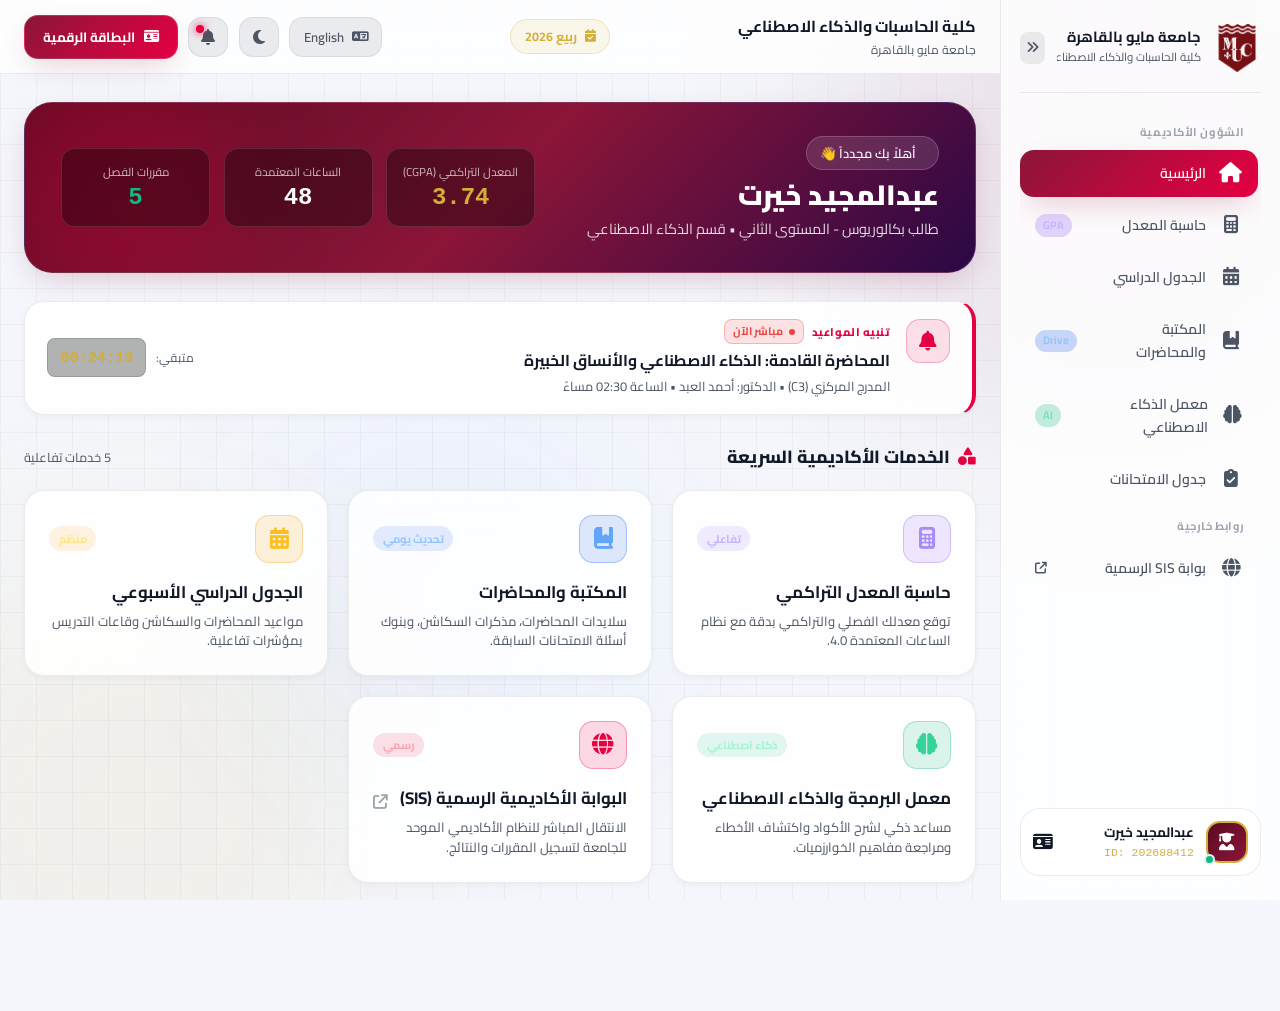
==== commit 261f475f: "Refactor and restructure and redesign the app + improve UI/UX" ====
--- a/index.html
+++ b/index.html
@@ -1,1695 +1,855 @@
 <!DOCTYPE html>
-<html lang="ar" dir="rtl">
+<html lang="ar" dir="rtl" data-theme="dark">
 <head>
     <meta charset="UTF-8">
     <meta name="viewport" content="width=device-width, initial-scale=1.0, viewport-fit=cover">
-    <meta name="theme-color" content="#08090F">
-    <title>كلية الحاسبات والذكاء الاصطناعي - MUC</title>
-
+    <meta name="theme-color" content="#09080E">
+    <title>جامعة مايو - كلية الحاسبات والذكاء الاصطناعي | MUC Student Portal</title>
+    
+    <!-- Favicon -->
+    <link rel="icon" type="image/png" href="assets/images/logo.png">
+
+    <!-- Google Fonts: Cairo & IBM Plex Sans Arabic -->
     <link rel="preconnect" href="https://fonts.googleapis.com">
     <link rel="preconnect" href="https://fonts.gstatic.com" crossorigin>
-    <link href="https://fonts.googleapis.com/css2?family=IBM+Plex+Sans+Arabic:wght@400;500;600;700&display=swap" rel="stylesheet">
-
-    <script src="https://telegram.org/js/telegram-web-app.js"></script>
-
-    <style>
-        /* ==================================================
-           DESIGN TOKENS
-           ================================================== */
-
-        :root {
-            /* السطح والنص - الوضع الفاتح */
-            --bg:          #F6F7FB;
-            --surface:     #FFFFFF;
-            --surface-2:   #F1F3F9;
-            --surface-3:   #E8EBF3;
-            --border:      rgba(14, 16, 32, .09);
-            --border-soft: rgba(14, 16, 32, .06);
-            --text:        #0E1020;
-            --text-muted:  #5A6076;
-            --text-faint:  #8A90A6;
-            --shadow-sm:   0 1px 2px rgba(14,16,32,.06), 0 1px 3px rgba(14,16,32,.04);
-            --shadow-md:   0 4px 12px rgba(14,16,32,.07), 0 2px 4px rgba(14,16,32,.04);
-            --shadow-lg:   0 24px 48px -12px rgba(14,16,32,.18);
-
-            /* الهوية اللونية */
-            --brand:       #6D4AFF;
-            --brand-soft:  rgba(109, 74, 255, .12);
-            --cyan:        #06B6D4;
-            --cyan-soft:   rgba(6, 182, 212, .12);
-            --amber:       #F59E0B;
-            --amber-soft:  rgba(245, 158, 11, .13);
-            --emerald:     #10B981;
-            --emerald-soft:rgba(16, 185, 129, .12);
-            --pink:        #EC4899;
-            --pink-soft:   rgba(236, 72, 153, .12);
-            --danger:      #EF4444;
-
-            --gradient:    linear-gradient(135deg, #6D4AFF 0%, #9333EA 45%, #06B6D4 100%);
-
-            /* المقاسات */
-            --r-sm: 10px;
-            --r-md: 16px;
-            --r-lg: 22px;
-            --r-xl: 28px;
-            --ease: cubic-bezier(.32, .72, 0, 1);
-
-            --font: 'IBM Plex Sans Arabic', system-ui, -apple-system,
-                    'Segoe UI', 'Noto Sans Arabic', Tahoma, sans-serif;
-
-            /* المسافات الآمنة: ملء الشاشة في تيليجرام + نتوء الجهاز */
-            --safe-top:    max(env(safe-area-inset-top, 0px),
-                               var(--tg-content-safe-area-inset-top, 0px));
-            --safe-bottom: max(env(safe-area-inset-bottom, 0px),
-                               var(--tg-content-safe-area-inset-bottom, 0px));
-            --safe-left:   env(safe-area-inset-left, 0px);
-            --safe-right:  env(safe-area-inset-right, 0px);
-        }
-
-        /* الوضع الداكن: عبر إعداد الجهاز أو تيليجرام */
-        @media (prefers-color-scheme: dark) {
-            :root:not([data-theme="light"]) {
-                --bg:          #08090F;
-                --surface:     #12131C;
-                --surface-2:   #191B26;
-                --surface-3:   #212433;
-                --border:      rgba(255, 255, 255, .09);
-                --border-soft: rgba(255, 255, 255, .06);
-                --text:        #F4F5FA;
-                --text-muted:  #9AA0B4;
-                --text-faint:  #6B7186;
-                --shadow-sm:   0 1px 2px rgba(0,0,0,.4);
-                --shadow-md:   0 4px 14px rgba(0,0,0,.45);
-                --shadow-lg:   0 24px 48px -12px rgba(0,0,0,.7);
-                --brand:       #8B6BFF;
-                --brand-soft:  rgba(139, 107, 255, .17);
-                --cyan-soft:   rgba(6, 182, 212, .17);
-                --amber-soft:  rgba(245, 158, 11, .17);
-                --emerald-soft:rgba(16, 185, 129, .17);
-                --pink-soft:   rgba(236, 72, 153, .17);
-            }
-        }
-
-        :root[data-theme="dark"] {
-            --bg:          #08090F;
-            --surface:     #12131C;
-            --surface-2:   #191B26;
-            --surface-3:   #212433;
-            --border:      rgba(255, 255, 255, .09);
-            --border-soft: rgba(255, 255, 255, .06);
-            --text:        #F4F5FA;
-            --text-muted:  #9AA0B4;
-            --text-faint:  #6B7186;
-            --shadow-sm:   0 1px 2px rgba(0,0,0,.4);
-            --shadow-md:   0 4px 14px rgba(0,0,0,.45);
-            --shadow-lg:   0 24px 48px -12px rgba(0,0,0,.7);
-            --brand:       #8B6BFF;
-            --brand-soft:  rgba(139, 107, 255, .17);
-            --cyan-soft:   rgba(6, 182, 212, .17);
-            --amber-soft:  rgba(245, 158, 11, .17);
-            --emerald-soft:rgba(16, 185, 129, .17);
-            --pink-soft:   rgba(236, 72, 153, .17);
-        }
-
-        /* ==================================================
-           RESET
-           ================================================== */
-
-        * {
-            box-sizing: border-box;
-            margin: 0;
-            padding: 0;
-            -webkit-tap-highlight-color: transparent;
-        }
-
-        html { -webkit-text-size-adjust: 100%; }
-
-        body {
-            font-family: var(--font);
-            background: var(--bg);
-            color: var(--text);
-            min-height: 100vh;
-            min-height: 100dvh;
-            line-height: 1.6;
-            overflow-x: hidden;
-            transition: background-color .3s ease, color .3s ease;
-        }
-
-        button, input, select { font-family: inherit; color: inherit; }
-        svg { display: block; flex-shrink: 0; }
-        ::selection { background: var(--brand-soft); }
-
-        :focus-visible {
-            outline: 2px solid var(--brand);
-            outline-offset: 2px;
-            border-radius: 6px;
-        }
-
-        /* ==================================================
-           BACKGROUND AURORA
-           ================================================== */
-
-        .aurora {
-            position: fixed;
-            inset: 0;
-            z-index: -1;
-            overflow: hidden;
-            pointer-events: none;
-        }
-
-        .aurora::before,
-        .aurora::after {
-            content: '';
-            position: absolute;
-            width: 460px;
-            height: 460px;
-            border-radius: 50%;
-            filter: blur(90px);
-            opacity: .5;
-        }
-
-        .aurora::before {
-            top: -190px;
-            inset-inline-end: -140px;
-            background: radial-gradient(circle, #6D4AFF, transparent 68%);
-            animation: drift 22s ease-in-out infinite;
-        }
-
-        .aurora::after {
-            bottom: -220px;
-            inset-inline-start: -160px;
-            background: radial-gradient(circle, #06B6D4, transparent 68%);
-            animation: drift 26s ease-in-out infinite reverse;
-        }
-
-        @keyframes drift {
-            0%, 100% { transform: translate(0, 0) scale(1); }
-            50%      { transform: translate(-28px, 34px) scale(1.12); }
-        }
-
-        /* ==================================================
-           LAYOUT
-           ================================================== */
-
-        .app {
-            max-width: 680px;
-            margin: 0 auto;
-            padding:
-                calc(18px + var(--safe-top))
-                calc(18px + var(--safe-right))
-                calc(28px + var(--safe-bottom))
-                calc(18px + var(--safe-left));
-        }
-
-        .stack > * + * { margin-top: 22px; }
-
-        /* دخول متدرج للعناصر */
-        .rise {
-            opacity: 0;
-            animation: rise .6s var(--ease) forwards;
-            animation-delay: calc(var(--i, 0) * 55ms);
-        }
-
-        @keyframes rise {
-            from { opacity: 0; transform: translateY(14px); }
-            to   { opacity: 1; transform: none; }
-        }
-
-        /* ==================================================
-           HEADER
-           ================================================== */
-
-        .topbar {
-            display: flex;
-            align-items: center;
-            gap: 12px;
-            margin-bottom: 22px;
-        }
-
-        .mark {
-            width: 46px;
-            height: 46px;
-            border-radius: 14px;
-            background: var(--gradient);
-            display: grid;
-            place-items: center;
-            color: #fff;
-            box-shadow: 0 8px 22px -6px rgba(109, 74, 255, .55);
-            flex-shrink: 0;
-        }
-
-        .mark svg { width: 24px; height: 24px; }
-
-        .topbar-text { min-width: 0; flex: 1; }
-
-        .topbar h1 {
-            font-size: clamp(15px, 4vw, 17px);
-            font-weight: 700;
-            letter-spacing: -.01em;
-            line-height: 1.35;
-        }
-
-        .topbar p {
-            font-size: 12px;
-            color: var(--text-muted);
-            font-weight: 500;
-        }
-
-        .pill {
-            font-size: 11px;
-            font-weight: 600;
-            padding: 6px 11px;
-            border-radius: 999px;
-            background: var(--brand-soft);
-            color: var(--brand);
-            white-space: nowrap;
-            flex-shrink: 0;
-        }
-
-        /* ==================================================
-           HERO / GREETING
-           ================================================== */
-
-        .hero {
-            position: relative;
-            border-radius: var(--r-xl);
-            padding: 22px;
-            background: var(--gradient);
-            color: #fff;
-            overflow: hidden;
-            box-shadow: 0 18px 40px -18px rgba(109, 74, 255, .7);
-        }
-
-        .hero::after {
-            content: '';
-            position: absolute;
-            inset-inline-end: -70px;
-            top: -70px;
-            width: 210px;
-            height: 210px;
-            border-radius: 50%;
-            background: rgba(255, 255, 255, .13);
-        }
-
-        .hero-label {
-            font-size: 12px;
-            font-weight: 500;
-            opacity: .85;
-            position: relative;
-        }
-
-        .hero h2 {
-            font-size: clamp(19px, 5.4vw, 24px);
-            font-weight: 700;
-            margin-top: 2px;
-            letter-spacing: -.02em;
-            position: relative;
-        }
-
-        .hero-meta {
-            display: flex;
-            align-items: center;
-            gap: 7px;
-            margin-top: 14px;
-            font-size: 12px;
-            font-weight: 500;
-            position: relative;
-        }
-
-        .hero-meta svg { width: 15px; height: 15px; opacity: .9; }
-
-        /* ==================================================
-           STAT TILES
-           ================================================== */
-
-        .stats {
-            display: grid;
-            grid-template-columns: repeat(3, 1fr);
-            gap: 10px;
-        }
-
-        .stat {
-            background: var(--surface);
-            border: 1px solid var(--border);
-            border-radius: var(--r-md);
-            padding: 14px 12px;
-            text-align: center;
-            box-shadow: var(--shadow-sm);
-        }
-
-        .stat-value {
-            font-size: clamp(19px, 5.5vw, 23px);
-            font-weight: 700;
-            letter-spacing: -.02em;
-            font-variant-numeric: tabular-nums;
-            line-height: 1.2;
-        }
-
-        .stat-label {
-            font-size: 11px;
-            color: var(--text-muted);
-            font-weight: 500;
-            margin-top: 3px;
-        }
-
-        /* ==================================================
-           SECTION TITLE
-           ================================================== */
-
-        .section-head {
-            display: flex;
-            align-items: baseline;
-            justify-content: space-between;
-            gap: 10px;
-            margin-bottom: 12px;
-        }
-
-        .section-head h3 {
-            font-size: 15px;
-            font-weight: 700;
-            letter-spacing: -.01em;
-        }
-
-        .section-head span {
-            font-size: 12px;
-            color: var(--text-faint);
-            font-weight: 500;
-        }
-
-        /* ==================================================
-           BENTO GRID
-           ================================================== */
-
-        .bento {
-            display: grid;
-            grid-template-columns: repeat(2, 1fr);
-            gap: 12px;
-        }
-
-        @media (min-width: 600px) {
-            .bento { grid-template-columns: repeat(3, 1fr); gap: 14px; }
-        }
-
-        .tile {
-            position: relative;
-            display: flex;
-            flex-direction: column;
-            gap: 10px;
-            text-align: start;
-            min-height: 138px;
-            padding: 16px;
-            border: 1px solid var(--border);
-            border-radius: var(--r-lg);
-            background: var(--surface);
-            box-shadow: var(--shadow-sm);
-            cursor: pointer;
-            overflow: hidden;
-            -webkit-user-select: none;
-            user-select: none;
-            transition: transform .22s var(--ease),
-                        box-shadow .22s var(--ease),
-                        border-color .22s var(--ease);
-        }
-
-        /* توهج خفيف بلون البطاقة */
-        .tile::before {
-            content: '';
-            position: absolute;
-            inset-inline-end: -46px;
-            top: -46px;
-            width: 128px;
-            height: 128px;
-            border-radius: 50%;
-            background: var(--tint-soft);
-            opacity: .8;
-            transition: transform .32s var(--ease);
-        }
-
-        @media (hover: hover) {
-            .tile:hover {
-                transform: translateY(-3px);
-                border-color: var(--tint);
-                box-shadow: var(--shadow-md);
-            }
-            .tile:hover::before { transform: scale(1.35); }
-        }
-
-        .tile:active { transform: scale(.975); }
-
-        .tile-icon {
-            position: relative;
-            width: 42px;
-            height: 42px;
-            border-radius: 13px;
-            display: grid;
-            place-items: center;
-            background: var(--tint-soft);
-            color: var(--tint);
-        }
-
-        .tile-icon svg { width: 21px; height: 21px; }
-
-        .tile-body { position: relative; margin-top: auto; }
-
-        .tile h4 {
-            font-size: 14px;
-            font-weight: 600;
-            letter-spacing: -.01em;
-            margin-bottom: 3px;
-        }
-
-        .tile p {
-            font-size: 11.5px;
-            color: var(--text-muted);
-            line-height: 1.5;
-        }
-
-        .tile.wide { grid-column: 1 / -1; min-height: 0; }
-
-        .tile.wide {
-            flex-direction: row;
-            align-items: center;
-            gap: 14px;
-        }
-
-        .tile.wide .tile-body { margin-top: 0; flex: 1; }
-
-        .tile-arrow {
-            position: relative;
-            color: var(--text-faint);
-            transition: transform .22s var(--ease);
-        }
-
-        .tile-arrow svg { width: 18px; height: 18px; }
-
-        @media (hover: hover) {
-            .tile.wide:hover .tile-arrow { transform: translateX(4px); }
-        }
-
-        /* الألوان المخصصة لكل بطاقة */
-        .t-brand   { --tint: var(--brand);   --tint-soft: var(--brand-soft); }
-        .t-cyan    { --tint: var(--cyan);    --tint-soft: var(--cyan-soft); }
-        .t-amber   { --tint: var(--amber);   --tint-soft: var(--amber-soft); }
-        .t-emerald { --tint: var(--emerald); --tint-soft: var(--emerald-soft); }
-        .t-pink    { --tint: var(--pink);    --tint-soft: var(--pink-soft); }
-
-        /* ==================================================
-           BOTTOM SHEET
-           ================================================== */
-
-        .sheet {
-            position: fixed;
-            inset: 0;
-            z-index: 100;
-            display: none;
-        }
-
-        .sheet.open { display: block; }
-
-        .sheet-backdrop {
-            position: absolute;
-            inset: 0;
-            background: rgba(6, 7, 14, .55);
-            -webkit-backdrop-filter: blur(6px);
-            backdrop-filter: blur(6px);
-            opacity: 0;
-            transition: opacity .3s var(--ease);
-        }
-
-        .sheet.shown .sheet-backdrop { opacity: 1; }
-
-        .sheet-panel {
-            position: absolute;
-            inset-inline: 0;
-            bottom: 0;
-            background: var(--surface);
-            border-radius: var(--r-xl) var(--r-xl) 0 0;
-            border-top: 1px solid var(--border);
-            box-shadow: var(--shadow-lg);
-            max-height: 88dvh;
-            overflow-y: auto;
-            -webkit-overflow-scrolling: touch;
-            overscroll-behavior: contain;
-            transform: translateY(100%);
-            transition: transform .36s var(--ease);
-            padding: 0 18px calc(22px + var(--safe-bottom));
-        }
-
-        .sheet.shown .sheet-panel { transform: translateY(0); }
-
-        @media (min-width: 640px) {
-            .sheet-panel {
-                inset-inline: auto;
-                inset-inline-start: 50%;
-                bottom: 26px;
-                width: min(480px, calc(100vw - 40px));
-                border-radius: var(--r-xl);
-                border: 1px solid var(--border);
-                transform: translate(50%, calc(100% + 40px));
-            }
-            .sheet.shown .sheet-panel { transform: translate(50%, 0); }
-        }
-
-        .grabber {
-            width: 38px;
-            height: 4px;
-            border-radius: 999px;
-            background: var(--surface-3);
-            margin: 10px auto 0;
-        }
-
-        .sheet-top {
-            position: sticky;
-            top: 0;
-            z-index: 2;
-            margin: 0 -18px;
-            padding: 0 18px;
-            background: var(--surface);
-        }
-
-        .sheet-head {
-            display: flex;
-            align-items: center;
-            gap: 12px;
-            padding: 14px 0 16px;
-        }
-
-        .sheet-head h3 {
-            font-size: 16px;
-            font-weight: 700;
-            letter-spacing: -.01em;
-            flex: 1;
-        }
-
-        .icon-btn {
-            width: 38px;
-            height: 38px;
-            display: grid;
-            place-items: center;
-            border: none;
-            border-radius: 50%;
-            background: var(--surface-2);
-            color: var(--text-muted);
-            cursor: pointer;
-            flex-shrink: 0;
-            transition: background .2s, color .2s;
-        }
-
-        .icon-btn svg { width: 17px; height: 17px; }
-        .icon-btn:active { transform: scale(.92); }
-
-        @media (hover: hover) {
-            .icon-btn:hover { background: var(--surface-3); color: var(--text); }
-        }
-
-        /* ==================================================
-           LIST ROWS
-           ================================================== */
-
-        .row-item {
-            display: flex;
-            align-items: center;
-            gap: 12px;
-            padding: 12px;
-            border-radius: var(--r-md);
-            background: var(--surface-2);
-            margin-bottom: 9px;
-        }
-
-        .row-icon {
-            width: 38px;
-            height: 38px;
-            border-radius: 11px;
-            display: grid;
-            place-items: center;
-            background: var(--tint-soft, var(--brand-soft));
-            color: var(--tint, var(--brand));
-            flex-shrink: 0;
-        }
-
-        .row-icon svg { width: 18px; height: 18px; }
-
-        .row-text { flex: 1; min-width: 0; }
-
-        .row-text h5 {
-            font-size: 13px;
-            font-weight: 600;
-            margin-bottom: 1px;
-            overflow: hidden;
-            text-overflow: ellipsis;
-            white-space: nowrap;
-        }
-
-        .row-text span {
-            font-size: 11px;
-            color: var(--text-faint);
-            font-variant-numeric: tabular-nums;
-        }
-
-        /* ==================================================
-           BUTTONS
-           ================================================== */
-
-        .btn {
-            display: inline-flex;
-            align-items: center;
-            justify-content: center;
-            gap: 8px;
-            min-height: 46px;
-            width: 100%;
-            padding: 12px 18px;
-            border: none;
-            border-radius: 14px;
-            background: var(--gradient);
-            color: #fff;
-            font-size: 14.5px;
-            font-weight: 600;
-            cursor: pointer;
-            box-shadow: 0 10px 24px -10px rgba(109, 74, 255, .7);
-            transition: transform .18s var(--ease), filter .18s;
-        }
-
-        .btn svg { width: 17px; height: 17px; }
-        .btn:active { transform: scale(.975); }
-
-        @media (hover: hover) { .btn:hover { filter: brightness(1.08); } }
-
-        .btn-soft {
-            background: var(--surface-2);
-            color: var(--text);
-            box-shadow: none;
-            border: 1px solid var(--border);
-        }
-
-        @media (hover: hover) { .btn-soft:hover { background: var(--surface-3); filter: none; } }
-
-        .btn-sm {
-            width: auto;
-            min-height: 36px;
-            padding: 8px 14px;
-            font-size: 12.5px;
-            border-radius: 10px;
-            box-shadow: none;
-        }
-
-        .btn-ghost {
-            background: none;
-            border: none;
-            color: var(--text-faint);
-            width: auto;
-            min-height: 34px;
-            padding: 6px 10px;
-            font-size: 12px;
-            font-weight: 500;
-            box-shadow: none;
-            cursor: pointer;
-        }
-
-        @media (hover: hover) { .btn-ghost:hover { color: var(--danger); filter: none; } }
-
-        /* ==================================================
-           FORM
-           ================================================== */
-
-        .field { margin-bottom: 13px; }
-
-        .field label {
-            display: block;
-            font-size: 12px;
-            font-weight: 500;
-            color: var(--text-muted);
-            margin-bottom: 6px;
-        }
-
-        .field input,
-        .field select {
-            width: 100%;
-            /* 16px إلزامي: أقل من ذلك يجعل iOS يكبّر الصفحة عند الكتابة */
-            font-size: 16px;
-            font-weight: 500;
-            padding: 12px 14px;
-            border: 1px solid var(--border);
-            border-radius: 13px;
-            background: var(--surface-2);
-            transition: border-color .2s, background .2s;
-            appearance: none;
-            -webkit-appearance: none;
-        }
-
-        .field select {
-            background-image: url("data:image/svg+xml;charset=utf-8,%3Csvg xmlns='http://www.w3.org/2000/svg' width='16' height='16' viewBox='0 0 24 24' fill='none' stroke='%238A90A6' stroke-width='2.5' stroke-linecap='round' stroke-linejoin='round'%3E%3Cpath d='m6 9 6 6 6-6'/%3E%3C/svg%3E");
-            background-repeat: no-repeat;
-            background-position: left 14px center;
-            padding-inline-start: 40px;
-        }
-
-        .field input:focus,
-        .field select:focus {
-            outline: none;
-            border-color: var(--brand);
-            background: var(--surface);
-        }
-
-        .field-row { display: grid; grid-template-columns: 1fr 1fr; gap: 11px; }
-
-        /* ==================================================
-           GPA RING
-           ================================================== */
-
-        .gpa-display {
-            display: flex;
-            align-items: center;
-            gap: 18px;
-            padding: 16px;
-            border-radius: var(--r-lg);
-            background: var(--surface-2);
-            margin-bottom: 16px;
-        }
-
-        .ring { position: relative; width: 92px; height: 92px; flex-shrink: 0; }
-        .ring svg { width: 92px; height: 92px; transform: rotate(-90deg); }
-
-        .ring-track { stroke: var(--surface-3); }
-
-        .ring-fill {
-            stroke: url(#ringGradient);
-            stroke-linecap: round;
-            transition: stroke-dashoffset .7s var(--ease);
-        }
-
-        .ring-label {
-            position: absolute;
-            inset: 0;
-            display: grid;
-            place-items: center;
-            text-align: center;
-        }
-
-        .ring-label b {
-            font-size: 23px;
-            font-weight: 700;
-            letter-spacing: -.03em;
-            font-variant-numeric: tabular-nums;
-            line-height: 1;
-        }
-
-        .ring-label small {
-            display: block;
-            font-size: 10px;
-            color: var(--text-faint);
-            margin-top: 2px;
-        }
-
-        .gpa-side { flex: 1; min-width: 0; }
-        .gpa-side .kv { display: flex; justify-content: space-between; font-size: 12.5px; padding: 3px 0; }
-        .gpa-side .kv span { color: var(--text-muted); }
-        .gpa-side .kv b { font-weight: 600; font-variant-numeric: tabular-nums; }
-
-        .empty {
-            text-align: center;
-            padding: 18px 12px;
-            font-size: 12.5px;
-            color: var(--text-faint);
-        }
-
-        /* ==================================================
-           TIMELINE
-           ================================================== */
-
-        .timeline { position: relative; padding-inline-start: 20px; }
-
-        .timeline::before {
-            content: '';
-            position: absolute;
-            inset-inline-start: 4px;
-            top: 8px;
-            bottom: 8px;
-            width: 2px;
-            background: var(--surface-3);
-            border-radius: 2px;
-        }
-
-        .tl-item { position: relative; padding-bottom: 18px; }
-        .tl-item:last-child { padding-bottom: 0; }
-
-        .tl-item::before {
-            content: '';
-            position: absolute;
-            inset-inline-start: -20px;
-            top: 6px;
-            width: 10px;
-            height: 10px;
-            border-radius: 50%;
-            background: var(--tint, var(--brand));
-            box-shadow: 0 0 0 3px var(--surface);
-        }
-
-        .tl-time {
-            font-size: 11px;
-            font-weight: 600;
-            color: var(--tint, var(--brand));
-            font-variant-numeric: tabular-nums;
-        }
-
-        .tl-item h5 { font-size: 13.5px; font-weight: 600; margin: 1px 0 1px; }
-        .tl-item p { font-size: 11.5px; color: var(--text-faint); }
-
-        /* ==================================================
-           FEATURE LIST
-           ================================================== */
-
-        .feature {
-            display: flex;
-            gap: 11px;
-            align-items: flex-start;
-            padding: 11px 0;
-            border-bottom: 1px solid var(--border-soft);
-        }
-
-        .feature:last-of-type { border-bottom: none; }
-
-        .feature-dot {
-            width: 26px;
-            height: 26px;
-            border-radius: 9px;
-            display: grid;
-            place-items: center;
-            background: var(--tint-soft, var(--brand-soft));
-            color: var(--tint, var(--brand));
-            flex-shrink: 0;
-            margin-top: 1px;
-        }
-
-        .feature-dot svg { width: 14px; height: 14px; }
-        .feature h5 { font-size: 13px; font-weight: 600; }
-        .feature p { font-size: 11.5px; color: var(--text-muted); }
-
-        /* ==================================================
-           FOOTER
-           ================================================== */
-
-        footer {
-            text-align: center;
-            margin-top: 30px;
-            padding-top: 20px;
-            border-top: 1px solid var(--border-soft);
-        }
-
-        footer p { font-size: 11px; color: var(--text-faint); }
-        footer .dot { margin: 0 5px; opacity: .5; }
-
-        /* ==================================================
-           ACCESSIBILITY
-           ================================================== */
-
-        @media (prefers-reduced-motion: reduce) {
-            *, *::before, *::after {
-                animation-duration: .01ms !important;
-                animation-iteration-count: 1 !important;
-                transition-duration: .01ms !important;
-            }
-            .rise { opacity: 1; }
-        }
-
-        .sr-only {
-            position: absolute;
-            width: 1px; height: 1px;
-            padding: 0; margin: -1px;
-            overflow: hidden;
-            clip: rect(0 0 0 0);
-            white-space: nowrap;
-        }
-    </style>
+    <link href="https://fonts.googleapis.com/css2?family=Cairo:wght@300;400;500;600;700;800;900&family=IBM+Plex+Sans+Arabic:wght@300;400;500;600;700&display=swap" rel="stylesheet">
+
+    <!-- FontAwesome 6 Icons -->
+    <link rel="stylesheet" href="https://cdnjs.cloudflare.com/ajax/libs/font-awesome/6.4.2/css/all.min.css">
+
+    <!-- Modular CSS Stylesheets -->
+    <link rel="stylesheet" href="assets/css/style.css">
+    <link rel="stylesheet" href="assets/css/components.css">
+    <link rel="stylesheet" href="assets/css/animations.css">
 </head>
 <body>
 
-<div class="aurora"></div>
-
-<!-- =========================================================
-     ICON SPRITE
-     ========================================================= -->
-<svg width="0" height="0" style="position:absolute" aria-hidden="true">
-    <defs>
-        <linearGradient id="ringGradient" x1="0" y1="0" x2="1" y2="1">
-            <stop offset="0%"   stop-color="#6D4AFF"/>
-            <stop offset="55%"  stop-color="#9333EA"/>
-            <stop offset="100%" stop-color="#06B6D4"/>
-        </linearGradient>
-    </defs>
-        <symbol id="i-cap" viewBox="0 0 24 24" fill="none" stroke="currentColor" stroke-width="2" stroke-linecap="round" stroke-linejoin="round">
-            <path d="M22 10v6M2 10l10-5 10 5-10 5z"/>
-            <path d="M6 12v5c3 3 9 3 12 0v-5"/>
-        </symbol>
-        <symbol id="i-book" viewBox="0 0 24 24" fill="none" stroke="currentColor" stroke-width="2" stroke-linecap="round" stroke-linejoin="round">
-            <path d="M12 7v14"/>
-            <path d="M3 18a1 1 0 0 1-1-1V4a1 1 0 0 1 1-1h5a4 4 0 0 1 4 4 4 4 0 0 1 4-4h5a1 1 0 0 1 1 1v13a1 1 0 0 1-1 1h-6a3 3 0 0 0-3 3 3 3 0 0 0-3-3z"/>
-        </symbol>
-        <symbol id="i-calc" viewBox="0 0 24 24" fill="none" stroke="currentColor" stroke-width="2" stroke-linecap="round" stroke-linejoin="round">
-            <rect x="4" y="2" width="16" height="20" rx="2"/>
-            <path d="M8 6h8"/>
-            <path d="M8 10h.01M12 10h.01M16 10h.01M8 14h.01M12 14h.01M8 18h.01M12 18h.01M16 14v4"/>
-        </symbol>
-        <symbol id="i-calendar" viewBox="0 0 24 24" fill="none" stroke="currentColor" stroke-width="2" stroke-linecap="round" stroke-linejoin="round">
-            <rect x="3" y="4" width="18" height="18" rx="2"/>
-            <path d="M16 2v4M8 2v4M3 10h18"/>
-        </symbol>
-        <symbol id="i-bot" viewBox="0 0 24 24" fill="none" stroke="currentColor" stroke-width="2" stroke-linecap="round" stroke-linejoin="round">
-            <path d="M12 8V4H8"/>
-            <rect x="4" y="8" width="16" height="12" rx="2"/>
-            <path d="M2 14h2M20 14h2M15 13v2M9 13v2"/>
-        </symbol>
-        <symbol id="i-globe" viewBox="0 0 24 24" fill="none" stroke="currentColor" stroke-width="2" stroke-linecap="round" stroke-linejoin="round">
-            <circle cx="12" cy="12" r="10"/>
-            <path d="M12 2a15.3 15.3 0 0 1 4 10 15.3 15.3 0 0 1-4 10 15.3 15.3 0 0 1-4-10 15.3 15.3 0 0 1 4-10z"/>
-            <path d="M2 12h20"/>
-        </symbol>
-        <symbol id="i-x" viewBox="0 0 24 24" fill="none" stroke="currentColor" stroke-width="2" stroke-linecap="round" stroke-linejoin="round">
-            <path d="M18 6 6 18M6 6l12 12"/>
-        </symbol>
-        <symbol id="i-download" viewBox="0 0 24 24" fill="none" stroke="currentColor" stroke-width="2" stroke-linecap="round" stroke-linejoin="round">
-            <path d="M21 15v4a2 2 0 0 1-2 2H5a2 2 0 0 1-2-2v-4"/>
-            <path d="m7 10 5 5 5-5M12 15V3"/>
-        </symbol>
-        <symbol id="i-file" viewBox="0 0 24 24" fill="none" stroke="currentColor" stroke-width="2" stroke-linecap="round" stroke-linejoin="round">
-            <path d="M15 2H6a2 2 0 0 0-2 2v16a2 2 0 0 0 2 2h12a2 2 0 0 0 2-2V7z"/>
-            <path d="M14 2v5h5M16 13H8M16 17H8M10 9H8"/>
-        </symbol>
-        <symbol id="i-chevron" viewBox="0 0 24 24" fill="none" stroke="currentColor" stroke-width="2" stroke-linecap="round" stroke-linejoin="round">
-            <path d="m15 18-6-6 6-6"/>
-        </symbol>
-        <symbol id="i-clock" viewBox="0 0 24 24" fill="none" stroke="currentColor" stroke-width="2" stroke-linecap="round" stroke-linejoin="round">
-            <circle cx="12" cy="12" r="10"/>
-            <path d="M12 6v6l4 2"/>
-        </symbol>
-        <symbol id="i-sparkles" viewBox="0 0 24 24" fill="none" stroke="currentColor" stroke-width="2" stroke-linecap="round" stroke-linejoin="round">
-            <path d="m12 3-1.9 5.8a2 2 0 0 1-1.3 1.3L3 12l5.8 1.9a2 2 0 0 1 1.3 1.3L12 21l1.9-5.8a2 2 0 0 1 1.3-1.3L21 12l-5.8-1.9a2 2 0 0 1-1.3-1.3z"/>
-        </symbol>
-        <symbol id="i-plus" viewBox="0 0 24 24" fill="none" stroke="currentColor" stroke-width="2" stroke-linecap="round" stroke-linejoin="round">
-            <path d="M12 5v14M5 12h14"/>
-        </symbol>
-        <symbol id="i-trash" viewBox="0 0 24 24" fill="none" stroke="currentColor" stroke-width="2" stroke-linecap="round" stroke-linejoin="round">
-            <path d="M3 6h18M8 6V4a1 1 0 0 1 1-1h6a1 1 0 0 1 1 1v2"/>
-            <path d="M19 6l-1 14a2 2 0 0 1-2 2H8a2 2 0 0 1-2-2L5 6"/>
-        </symbol>
-        <symbol id="i-external" viewBox="0 0 24 24" fill="none" stroke="currentColor" stroke-width="2" stroke-linecap="round" stroke-linejoin="round">
-            <path d="M15 3h6v6M10 14 21 3"/>
-            <path d="M18 13v6a2 2 0 0 1-2 2H5a2 2 0 0 1-2-2V8a2 2 0 0 1 2-2h6"/>
-        </symbol>
-        <symbol id="i-layers" viewBox="0 0 24 24" fill="none" stroke="currentColor" stroke-width="2" stroke-linecap="round" stroke-linejoin="round">
-            <path d="m12 2 9 5-9 5-9-5z"/>
-            <path d="m3 12 9 5 9-5M3 17l9 5 9-5"/>
-        </symbol>
-        <symbol id="i-terminal" viewBox="0 0 24 24" fill="none" stroke="currentColor" stroke-width="2" stroke-linecap="round" stroke-linejoin="round">
-            <path d="m4 17 6-6-6-6M12 19h8"/>
-        </symbol>
-        <symbol id="i-shield" viewBox="0 0 24 24" fill="none" stroke="currentColor" stroke-width="2" stroke-linecap="round" stroke-linejoin="round">
-            <path d="M20 13c0 5-3.5 7.5-7.7 8.9a1 1 0 0 1-.6 0C7.5 20.5 4 18 4 13V6a1 1 0 0 1 1-1c2 0 4.5-1.2 6.2-2.7a1 1 0 0 1 1.6 0C14.6 3.8 17 5 19 5a1 1 0 0 1 1 1z"/>
-        </symbol>
-</svg>
-
-<!-- =========================================================
-     APP
-     ========================================================= -->
-<main class="app">
-
-    <div class="topbar rise" style="--i:0">
-        <div class="mark"><svg><use href="#i-cap"/></svg></div>
-        <div class="topbar-text">
-            <h1>الحاسبات والذكاء الاصطناعي</h1>
-            <p>بوابة الطالب الأكاديمية</p>
+    <!-- ==================== AMBIENT BACKGROUND GLOWS ==================== -->
+    <div class="ambient-bg" aria-hidden="true">
+        <div class="ambient-orb ambient-orb-1"></div>
+        <div class="ambient-orb ambient-orb-2"></div>
+        <div class="ambient-orb ambient-orb-3"></div>
+        <div class="ambient-grid"></div>
+    </div>
+
+    <!-- ==================== MOBILE DRAWER BACKDROP ==================== -->
+    <div id="drawer-backdrop" class="drawer-backdrop"></div>
+
+    <!-- ==================== MAIN APP LAYOUT ==================== -->
+    <div id="app-layout">
+
+        <!-- ==================== SIDE PANEL (SIDEBAR) ==================== -->
+        <aside id="sidebar" role="navigation" aria-label="Main Navigation">
+            
+            <!-- Top: University Brand -->
+            <div>
+                <div class="sidebar-header">
+                    <a href="#" class="sidebar-logo-link" onclick="switchTab('home'); return false;">
+                        <img src="assets/images/logo.png" alt="MUC Crest" class="sidebar-logo-img">
+                        <div class="sidebar-brand-text">
+                            <span class="sidebar-brand-title" data-i18n="univ_name">جامعة مايو بالقاهرة</span>
+                            <span class="sidebar-brand-sub">
+                                <span data-i18n="faculty_name">كلية الحاسبات والذكاء الاصطناعي</span>
+                                <span class="sidebar-tag" data-i18n="tag_muc">MUC</span>
+                            </span>
+                        </div>
+                    </a>
+                    <button id="sidebar-toggle" class="sidebar-toggle-btn" title="Toggle Sidebar">
+                        <i class="fa-solid fa-angles-right"></i>
+                    </button>
+                </div>
+
+                <!-- Navigation Links -->
+                <nav class="sidebar-nav">
+                    <div class="nav-category-label" data-i18n="nav_category_academic">الشؤون الأكاديمية</div>
+
+                    <!-- Home / Dashboard -->
+                    <a href="#home" class="nav-link active" data-tab="home" title="الرئيسية | Dashboard">
+                        <i class="fa-solid fa-house"></i>
+                        <span class="nav-text" data-i18n="nav_dashboard">الرئيسية</span>
+                    </a>
+
+                    <!-- GPA Predictor -->
+                    <a href="#gpa" class="nav-link" data-tab="gpa" title="حاسبة المعدل | GPA Predictor">
+                        <i class="fa-solid fa-calculator"></i>
+                        <span class="nav-text" data-i18n="nav_gpa">حاسبة المعدل</span>
+                        <span class="nav-badge" style="background: rgba(139, 92, 246, 0.25); color: #C4B5FD;">GPA</span>
+                    </a>
+
+                    <!-- Timetable -->
+                    <a href="#schedule" class="nav-link" data-tab="schedule" title="الجدول الدراسي | Timetable">
+                        <i class="fa-solid fa-calendar-days"></i>
+                        <span class="nav-text" data-i18n="nav_schedule">الجدول الدراسي</span>
+                    </a>
+
+                    <!-- Digital Library -->
+                    <a href="#library" class="nav-link" data-tab="library" title="المكتبة والمحاضرات | Library">
+                        <i class="fa-solid fa-book-bookmark"></i>
+                        <span class="nav-text" data-i18n="nav_library">المكتبة والمحاضرات</span>
+                        <span class="nav-badge" style="background: rgba(37, 99, 235, 0.25); color: #93C5FD;">Drive</span>
+                    </a>
+
+                    <!-- AI Code Lab -->
+                    <a href="#ai" class="nav-link" data-tab="ai" title="معمل الذكاء الاصطناعي | AI Code Lab">
+                        <i class="fa-solid fa-brain"></i>
+                        <span class="nav-text" data-i18n="nav_ai">معمل الذكاء الاصطناعي</span>
+                        <span class="nav-badge" style="background: rgba(16, 185, 129, 0.25); color: #6EE7B7;">AI</span>
+                    </a>
+
+                    <!-- Exam Schedule -->
+                    <a href="#exams" class="nav-link" data-tab="exams" title="جدول الامتحانات | Exam Schedule">
+                        <i class="fa-solid fa-clipboard-check"></i>
+                        <span class="nav-text" data-i18n="nav_exams">جدول الامتحانات</span>
+                    </a>
+
+                    <div class="nav-category-label" data-i18n="nav_category_links">روابط خارجية</div>
+
+                    <!-- Official SIS Portal External -->
+                    <a href="https://mayu.edu.eg" target="_blank" rel="noopener noreferrer" class="nav-link" title="بوابة SIS الرسمية">
+                        <i class="fa-solid fa-globe"></i>
+                        <span class="nav-text" data-i18n="nav_sis_portal">بوابة SIS الرسمية</span>
+                        <i class="fa-solid fa-arrow-up-right-from-square nav-external-icon" style="font-size: 0.75rem; margin-inline-start: auto; width: auto;"></i>
+                    </a>
+                </nav>
+            </div>
+
+            <!-- Bottom: Student Quick ID Card Trigger -->
+            <div class="sidebar-student-card" onclick="openStudentCardModal()" title="View Digital ID">
+                <div class="student-avatar-wrap">
+                    <div class="student-avatar">
+                        <i class="fa-solid fa-user-graduate"></i>
+                    </div>
+                    <span class="student-online-dot"></span>
+                </div>
+                <div class="student-preview-info">
+                    <div class="student-preview-name" data-i18n="student_name">عبدالمجيد خيرت</div>
+                    <div class="student-preview-id">ID: 202688412</div>
+                </div>
+                <i class="fa-solid fa-id-card text-muc-gold" style="font-size: 1.1rem;"></i>
+            </div>
+
+        </aside>
+
+        <!-- ==================== MAIN WRAPPER ==================== -->
+        <div id="main-wrapper">
+
+            <!-- ==================== TOPBAR HEADER ==================== -->
+            <header id="topbar">
+                
+                <!-- Start / Left -->
+                <div class="topbar-start">
+                    <!-- Mobile Logo (shown only on mobile) -->
+                    <a href="#home" class="topbar-mobile-logo" onclick="switchTab('home'); return false;" title="MUC">
+                        <img src="assets/images/logo.png" alt="MUC Logo" class="topbar-logo-img">
+                    </a>
+                    
+                    <div class="topbar-title-block">
+                        <div class="topbar-faculty-title">
+                            <span data-i18n="faculty_name">كلية الحاسبات والذكاء الاصطناعي</span>
+                        </div>
+                        <div class="topbar-faculty-subtitle" data-i18n="univ_name">جامعة مايو بالقاهرة</div>
+                    </div>
+                </div>
+
+                <!-- Center: Academic Semester Pill -->
+                <div class="academic-term-chip">
+                    <i class="fa-solid fa-calendar-check"></i>
+                    <span data-i18n="current_term">ربيع 2026</span>
+                </div>
+
+                <!-- End / Right Actions -->
+                <div class="topbar-end">
+                    <!-- Language Switcher -->
+                    <button id="lang-toggle-btn" class="action-btn action-btn-pill" onclick="toggleLanguage()" title="Switch Language">
+                        <i class="fa-solid fa-language"></i>
+                        <span class="lang-label">English</span>
+                    </button>
+
+                    <!-- Theme Toggle (Dark / Light) -->
+                    <button id="theme-toggle-btn" class="action-btn" onclick="toggleTheme()" title="Toggle Theme">
+                        <i id="theme-toggle-icon" class="fa-solid fa-sun"></i>
+                    </button>
+
+                    <!-- Notifications Button -->
+                    <button class="action-btn" onclick="showNotification('لا توجد تنبيهات غير مقروءة حالياً.')" title="Notifications">
+                        <i class="fa-solid fa-bell"></i>
+                        <span class="badge-dot"></span>
+                    </button>
+
+                    <!-- Digital ID Modal Trigger -->
+                    <button class="btn-student-card" onclick="openStudentCardModal()" title="View Digital Student ID">
+                        <i class="fa-solid fa-id-card"></i>
+                        <span data-i18n="digital_id">البطاقة الرقمية</span>
+                    </button>
+                </div>
+            </header>
+
+            <!-- ==================== CONTENT PANELS (TABS) ==================== -->
+            <main id="main-content">
+
+                <!-- -------------------------------------------------------------
+                     TAB 1: HOME / DASHBOARD OVERVIEW
+                     ------------------------------------------------------------- -->
+                <section id="tab-home" class="tab-content active">
+
+                    <!-- Hero Greeting Banner -->
+                    <div class="hero-banner">
+                        <div class="hero-glow-orb"></div>
+                        <div class="hero-content">
+                            <div>
+                                <div class="hero-welcome-tag">
+                                    <i class="fa-solid fa-sparkles text-muc-gold"></i>
+                                    <span data-i18n="hero_welcome_back">أهلاً بك مجدداً 👋</span>
+                                </div>
+                                <h1 class="hero-title" data-i18n="student_name">عبدالمجيد خيرت</h1>
+                                <p class="hero-subtitle" data-i18n="hero_student_sub">طالب بكالوريوس - المستوى الثاني • قسم الذكاء الاصطناعي</p>
+                            </div>
+
+                            <!-- Hero Quick Stats -->
+                            <div class="hero-stats-grid">
+                                <div class="hero-stat-card">
+                                    <span class="stat-label" data-i18n="stat_gpa_label">المعدل التراكمي (CGPA)</span>
+                                    <span id="hero-stat-gpa" class="stat-num gold">3.62</span>
+                                </div>
+                                <div class="hero-stat-card">
+                                    <span class="stat-label" data-i18n="stat_hours_label">الساعات المعتمدة</span>
+                                    <span class="stat-num">48</span>
+                                </div>
+                                <div class="hero-stat-card">
+                                    <span class="stat-label" data-i18n="stat_courses_label">مقررات الفصل</span>
+                                    <span class="stat-num green">5</span>
+                                </div>
+                            </div>
+                        </div>
+                    </div>
+
+                    <!-- Live Academic Notice Banner -->
+                    <div class="glass-panel live-notice-banner">
+                        <div class="live-notice-main">
+                            <div class="notice-icon-box">
+                                <i class="fa-solid fa-bell"></i>
+                            </div>
+                            <div>
+                                <div class="notice-tags">
+                                    <span class="notice-badge-red" data-i18n="notice_badge">تنبيه المواعيد</span>
+                                    <span class="live-indicator">
+                                        <span class="pulse-red-dot"></span>
+                                        <span data-i18n="notice_live_now">مباشر الآن</span>
+                                    </span>
+                                </div>
+                                <h2 class="notice-heading" data-i18n="notice_lecture_title">المحاضرة القادمة: الذكاء الاصطناعي والأنساق الخبيرة</h2>
+                                <p class="notice-details" data-i18n="notice_lecture_details">المدرج المركزي (C3) • الدكتور: أحمد العبد • الساعة 02:30 مساءً</p>
+                            </div>
+                        </div>
+                        <div class="countdown-box">
+                            <span class="countdown-label" data-i18n="countdown_label">متبقي:</span>
+                            <span id="countdown-timer" class="countdown-timer">00:24:15</span>
+                        </div>
+                    </div>
+
+                    <!-- Academic Services Grid Header -->
+                    <div class="services-section-header">
+                        <h3 class="services-title">
+                            <i class="fa-solid fa-shapes"></i>
+                            <span data-i18n="services_section_title">الخدمات الأكاديمية السريعة</span>
+                        </h3>
+                        <span class="services-count" data-i18n="services_count_text">5 خدمات تفاعلية</span>
+                    </div>
+
+                    <!-- Services Cards Grid -->
+                    <div class="services-grid">
+                        
+                        <!-- Card 1: GPA Predictor -->
+                        <div class="glass-panel-interactive service-card service-purple" onclick="switchTab('gpa')">
+                            <div class="service-card-top">
+                                <div class="service-icon-wrap">
+                                    <i class="fa-solid fa-calculator"></i>
+                                </div>
+                                <span class="service-tag" data-i18n="badge_interactive">تفاعلي</span>
+                            </div>
+                            <div>
+                                <h4 class="service-title" data-i18n="card_gpa_title">حاسبة المعدل التراكمي</h4>
+                                <p class="service-desc" data-i18n="card_gpa_desc">توقع معدلك الفصلي والتراكمي بدقة مع نظام الساعات المعتمدة 4.0.</p>
+                            </div>
+                        </div>
+
+                        <!-- Card 2: Digital Library -->
+                        <div class="glass-panel-interactive service-card service-blue" onclick="switchTab('library')">
+                            <div class="service-card-top">
+                                <div class="service-icon-wrap">
+                                    <i class="fa-solid fa-book-bookmark"></i>
+                                </div>
+                                <span class="service-tag" data-i18n="badge_daily_update">تحديث يومي</span>
+                            </div>
+                            <div>
+                                <h4 class="service-title" data-i18n="card_library_title">المكتبة والمحاضرات</h4>
+                                <p class="service-desc" data-i18n="card_library_desc">سلايدات المحاضرات، مذكرات السكاشن، وبنوك أسئلة الامتحانات السابقة.</p>
+                            </div>
+                        </div>
+
+                        <!-- Card 3: Timetable -->
+                        <div class="glass-panel-interactive service-card service-amber" onclick="switchTab('schedule')">
+                            <div class="service-card-top">
+                                <div class="service-icon-wrap">
+                                    <i class="fa-solid fa-calendar-days"></i>
+                                </div>
+                                <span class="service-tag" data-i18n="badge_organized">منظم</span>
+                            </div>
+                            <div>
+                                <h4 class="service-title" data-i18n="card_schedule_title">الجدول الدراسي الأسبوعي</h4>
+                                <p class="service-desc" data-i18n="card_schedule_desc">مواعيد المحاضرات والسكاشن وقاعات التدريس بمؤشرات تفاعلية.</p>
+                            </div>
+                        </div>
+
+                        <!-- Card 4: AI Lab -->
+                        <div class="glass-panel-interactive service-card service-emerald" onclick="switchTab('ai')">
+                            <div class="service-card-top">
+                                <div class="service-icon-wrap">
+                                    <i class="fa-solid fa-brain"></i>
+                                </div>
+                                <span class="service-tag" data-i18n="badge_ai_tag">ذكاء اصطناعي</span>
+                            </div>
+                            <div>
+                                <h4 class="service-title" data-i18n="card_ai_title">معمل البرمجة والذكاء الاصطناعي</h4>
+                                <p class="service-desc" data-i18n="card_ai_desc">مساعد ذكي لشرح الأكواد واكتشاف الأخطاء ومراجعة مفاهيم الخوارزميات.</p>
+                            </div>
+                        </div>
+
+                        <!-- Card 5: Official SIS Portal -->
+                        <a href="https://mayu.edu.eg" target="_blank" rel="noopener noreferrer" class="glass-panel-interactive service-card service-red">
+                            <div class="service-card-top">
+                                <div class="service-icon-wrap">
+                                    <i class="fa-solid fa-globe"></i>
+                                </div>
+                                <span class="service-tag" data-i18n="badge_official">رسمي</span>
+                            </div>
+                            <div>
+                                <div style="display: flex; align-items: center; justify-content: space-between;">
+                                    <h4 class="service-title" data-i18n="card_portal_title">البوابة الأكاديمية الرسمية (SIS)</h4>
+                                    <i class="fa-solid fa-arrow-up-right-from-square" style="font-size: 0.9rem; color: var(--text-muted);"></i>
+                                </div>
+                                <p class="service-desc" data-i18n="card_portal_desc">الانتقال المباشر للنظام الأكاديمي الموحد للجامعة لتسجيل المقررات والنتائج.</p>
+                            </div>
+                        </a>
+
+                    </div>
+
+                </section>
+
+                <!-- -------------------------------------------------------------
+                     TAB 2: GPA PREDICTOR & CALCULATOR
+                     ------------------------------------------------------------- -->
+                <section id="tab-gpa" class="tab-content">
+                    
+                    <!-- Top Heading -->
+                    <div style="margin-bottom: 1.5rem;">
+                        <h2 style="font-size: 1.4rem; font-weight: 800; color: var(--text-primary);" data-i18n="gpa_title">حاسبة المعدل التراكمي (GPA Predictor)</h2>
+                        <p style="font-size: 0.85rem; color: var(--text-secondary);" data-i18n="gpa_subtitle">أدخل درجات موادك الحالية لحساب GPA المتوقع بنظام 4.0</p>
+                    </div>
+
+                    <div class="gpa-card-layout">
+                        
+                        <!-- Left: Circular Gauge Card -->
+                        <div class="glass-panel gpa-gauge-card">
+                            <span style="font-size: 0.82rem; font-weight: 700; color: var(--text-secondary); margin-bottom: 1rem;" data-i18n="gpa_semester_label">المعدل الفصلي المتوقع</span>
+
+                            <div class="gpa-ring-wrapper">
+                                <svg class="gpa-ring-svg" viewBox="0 0 170 170">
+                                    <defs>
+                                        <linearGradient id="gpaGradient" x1="0%" y1="0%" x2="100%" y2="100%">
+                                            <stop offset="0%" stop-color="var(--muc-maroon)" />
+                                            <stop offset="50%" stop-color="var(--muc-bright-red)" />
+                                            <stop offset="100%" stop-color="var(--muc-gold)" />
+                                        </linearGradient>
+                                    </defs>
+                                    <circle class="gpa-ring-bg" cx="85" cy="85" r="72" />
+                                    <circle id="gpa-ring-fill" class="gpa-ring-fill" cx="85" cy="85" r="72" />
+                                </svg>
+                                <div class="gpa-ring-inner">
+                                    <span id="gpa-metric-value" class="gpa-ring-val">3.78</span>
+                                    <span class="gpa-ring-max">/ 4.00</span>
+                                </div>
+                            </div>
+
+                            <div id="gpa-standing-badge" class="gpa-standing-chip" data-i18n="gpa_standing_excellent">
+                                تقدير ممتاز (Excellent)
+                            </div>
+
+                            <div class="gpa-meta-pills">
+                                <div class="gpa-meta-pill">
+                                    <span data-i18n="gpa_total_courses">عدد المواد:</span>
+                                    <b id="gpa-summary-courses">5</b>
+                                </div>
+                                <div class="gpa-meta-pill">
+                                    <span data-i18n="gpa_total_credits">إجمالي الساعات:</span>
+                                    <b id="gpa-summary-hours">15</b>
+                                </div>
+                            </div>
+                        </div>
+
+                        <!-- Right: Course Rows Table Panel -->
+                        <div class="glass-panel gpa-form-panel">
+                            
+                            <div class="gpa-row-header">
+                                <span data-i18n="gpa_th_course">اسم المقرر</span>
+                                <span data-i18n="gpa_th_hours">الساعات</span>
+                                <span data-i18n="gpa_th_grade">التقدير</span>
+                                <span style="text-align: center;" data-i18n="gpa_th_action">حذف</span>
+                            </div>
+
+                            <!-- Dynamic List -->
+                            <div id="gpa-courses-list" style="display: flex; flex-direction: column; gap: 0.65rem;">
+                                <!-- Rendered dynamically by gpa.js -->
+                            </div>
+
+                            <!-- Controls -->
+                            <div class="gpa-controls-bar">
+                                <button type="button" class="btn-secondary" onclick="addCourseRow()">
+                                    <i class="fa-solid fa-plus-circle text-muc-bright-red"></i>
+                                    <span data-i18n="btn_add_course">إضافة مادة جديدة</span>
+                                </button>
+
+                                <button type="button" class="btn-primary" onclick="calculateGpaMetrics()">
+                                    <i class="fa-solid fa-calculator"></i>
+                                    <span data-i18n="btn_calc_gpa">احسب المعدل الآن</span>
+                                </button>
+                            </div>
+
+                        </div>
+
+                    </div>
+
+                </section>
+
+                <!-- -------------------------------------------------------------
+                     TAB 3: ACADEMIC SCHEDULE
+                     ------------------------------------------------------------- -->
+                <section id="tab-schedule" class="tab-content">
+                    
+                    <div style="margin-bottom: 1.5rem;">
+                        <h2 style="font-size: 1.4rem; font-weight: 800; color: var(--text-primary);" data-i18n="sched_title">الجدول الدراسي الأسبوعي</h2>
+                        <p style="font-size: 0.85rem; color: var(--text-secondary);" data-i18n="sched_subtitle">عرض القاعات ومواعيد المحاضرات والسكاشن حسب اليوم</p>
+                    </div>
+
+                    <!-- Day Navigation Pills -->
+                    <div class="schedule-days-nav">
+                        <button class="day-tab-btn active" data-day="all">الكل (All Days)</button>
+                        <button class="day-tab-btn" data-day="sun" data-i18n="day_sun">الأحد</button>
+                        <button class="day-tab-btn" data-day="mon" data-i18n="day_mon">الإثنين</button>
+                        <button class="day-tab-btn" data-day="tue" data-i18n="day_tue">الثلاثاء</button>
+                        <button class="day-tab-btn" data-day="wed" data-i18n="day_wed">الأربعاء</button>
+                        <button class="day-tab-btn" data-day="thu" data-i18n="day_thu">الخميس</button>
+                    </div>
+
+                    <!-- Schedule Items List -->
+                    <div class="schedule-list">
+                        
+                        <!-- Item 1: Sun Lecture -->
+                        <div class="glass-panel schedule-item-card" data-day="sun">
+                            <div>
+                                <h3 class="schedule-course-title">تراكيب البيانات والمصفوفات (Data Structures)</h3>
+                                <div class="schedule-meta-row">
+                                    <span class="schedule-meta-item">
+                                        <i class="fa-solid fa-clock text-muc-bright-red"></i>
+                                        <span>الأحد • 09:00 ص - 11:00 ص</span>
+                                    </span>
+                                    <span class="schedule-meta-item">
+                                        <i class="fa-solid fa-user-tie text-muc-gold"></i>
+                                        <span>د. مصطفى الشريف</span>
+                                    </span>
+                                    <span class="schedule-meta-item">
+                                        <i class="fa-solid fa-location-dot text-accent-blue"></i>
+                                        <span>المدرج المركزي B2</span>
+                                    </span>
+                                </div>
+                            </div>
+                            <span class="session-type-badge" style="background: rgba(139, 21, 56, 0.2); color: var(--muc-bright-red); border-color: rgba(139, 21, 56, 0.4);" data-i18n="badge_lecture">محاضرة نظرية</span>
+                        </div>
+
+                        <!-- Item 2: Mon Lab -->
+                        <div class="glass-panel schedule-item-card" data-day="mon" style="border-inline-start-color: var(--accent-emerald);">
+                            <div>
+                                <h3 class="schedule-course-title">معمل البرمجة الكائنية المتقدمة (OOP Lab)</h3>
+                                <div class="schedule-meta-row">
+                                    <span class="schedule-meta-item">
+                                        <i class="fa-solid fa-clock text-accent-emerald"></i>
+                                        <span>الإثنين • 11:30 ص - 01:30 م</span>
+                                    </span>
+                                    <span class="schedule-meta-item">
+                                        <i class="fa-solid fa-user-tie text-muc-gold"></i>
+                                        <span>م. سارة محمود</span>
+                                    </span>
+                                    <span class="schedule-meta-item">
+                                        <i class="fa-solid fa-desktop text-accent-cyan"></i>
+                                        <span>معمل الحاسب 4 (Computer Lab 4)</span>
+                                    </span>
+                                </div>
+                            </div>
+                            <span class="session-type-badge" style="background: rgba(16, 185, 129, 0.2); color: var(--accent-emerald); border-color: rgba(16, 185, 129, 0.4);" data-i18n="badge_lab">سكشن عملي</span>
+                        </div>
+
+                        <!-- Item 3: Tue Lecture -->
+                        <div class="glass-panel schedule-item-card" data-day="tue">
+                            <div>
+                                <h3 class="schedule-course-title">الذكاء الاصطناعي والأنساق الخبيرة (AI & Expert Systems)</h3>
+                                <div class="schedule-meta-row">
+                                    <span class="schedule-meta-item">
+                                        <i class="fa-solid fa-clock text-muc-bright-red"></i>
+                                        <span>الثلاثاء • 02:30 م - 04:30 م</span>
+                                    </span>
+                                    <span class="schedule-meta-item">
+                                        <i class="fa-solid fa-user-tie text-muc-gold"></i>
+                                        <span>د. أحمد العبد</span>
+                                    </span>
+                                    <span class="schedule-meta-item">
+                                        <i class="fa-solid fa-location-dot text-accent-blue"></i>
+                                        <span>قاعة المحاضرات C3</span>
+                                    </span>
+                                </div>
+                            </div>
+                            <span class="session-type-badge" style="background: rgba(139, 21, 56, 0.2); color: var(--muc-bright-red); border-color: rgba(139, 21, 56, 0.4);" data-i18n="badge_lecture">محاضرة نظرية</span>
+                        </div>
+
+                        <!-- Item 4: Wed Tutorial -->
+                        <div class="glass-panel schedule-item-card" data-day="wed" style="border-inline-start-color: var(--accent-amber);">
+                            <div>
+                                <h3 class="schedule-course-title">رياضيات متقطعة ونظرية المخططات (Discrete Math)</h3>
+                                <div class="schedule-meta-row">
+                                    <span class="schedule-meta-item">
+                                        <i class="fa-solid fa-clock text-accent-amber"></i>
+                                        <span>الأربعاء • 10:00 ص - 12:00 م</span>
+                                    </span>
+                                    <span class="schedule-meta-item">
+                                        <i class="fa-solid fa-user-tie text-muc-gold"></i>
+                                        <span>د. كمال الشناوي</span>
+                                    </span>
+                                    <span class="schedule-meta-item">
+                                        <i class="fa-solid fa-location-dot text-accent-blue"></i>
+                                        <span>قاعة A1</span>
+                                    </span>
+                                </div>
+                            </div>
+                            <span class="session-type-badge" style="background: rgba(245, 158, 11, 0.2); color: var(--accent-amber); border-color: rgba(245, 158, 11, 0.4);" data-i18n="badge_tutorial">تمرين</span>
+                        </div>
+
+                    </div>
+
+                </section>
+
+                <!-- -------------------------------------------------------------
+                     TAB 4: DIGITAL LIBRARY & MUC DRIVE
+                     ------------------------------------------------------------- -->
+                <section id="tab-library" class="tab-content">
+                    
+                    <div style="margin-bottom: 1.5rem;">
+                        <h2 style="font-size: 1.4rem; font-weight: 800; color: var(--text-primary);" data-i18n="lib_title">مكتبة المواد الرقمية - MUC Drive</h2>
+                        <p style="font-size: 0.85rem; color: var(--text-secondary);" data-i18n="lib_subtitle">تصفح محاضراتك وسكاشنك وامتحانات السنين السابقة</p>
+                    </div>
+
+                    <!-- Search & Level Filter -->
+                    <div class="library-filter-bar">
+                        <div class="search-input-wrap">
+                            <i class="fa-solid fa-magnifying-glass"></i>
+                            <input id="library-search-input" type="text" class="input-field search-input" placeholder="ابحث عن المحاضرة، الكود، أو الملخص..." data-i18n-placeholder="search_placeholder">
+                        </div>
+
+                        <select id="library-level-select" class="input-field" style="max-width: 240px;">
+                            <option value="all" data-i18n="level_all">جميع المستويات</option>
+                            <option value="level-1" data-i18n="level_1">المستوى الأول</option>
+                            <option value="level-2" selected data-i18n="level_2">المستوى الثاني</option>
+                            <option value="level-3" data-i18n="level_3">المستوى الثالث</option>
+                            <option value="level-4" data-i18n="level_4">المستوى الرابع</option>
+                        </select>
+                    </div>
+
+                    <!-- Resource Cards Grid -->
+                    <div class="library-grid">
+                        
+                        <!-- Doc 1 -->
+                        <div class="glass-panel resource-card" data-level="level-2">
+                            <div class="resource-left">
+                                <div class="resource-icon pdf">
+                                    <i class="fa-solid fa-file-pdf"></i>
+                                </div>
+                                <div class="resource-info">
+                                    <div class="resource-title">ملخص خوارزميات الترتيب والبحث</div>
+                                    <div class="resource-meta">تراكيب البيانات • PDF • 4.2 MB</div>
+                                </div>
+                            </div>
+                            <button class="btn-download" onclick="triggerDownload('DataStructures_Algorithms.pdf')" title="Download">
+                                <i class="fa-solid fa-download"></i>
+                            </button>
+                        </div>
+
+                        <!-- Doc 2 -->
+                        <div class="glass-panel resource-card" data-level="level-2">
+                            <div class="resource-left">
+                                <div class="resource-icon pptx">
+                                    <i class="fa-solid fa-file-powerpoint"></i>
+                                </div>
+                                <div class="resource-info">
+                                    <div class="resource-title">سلايدات الشبكات العصبية (Lecture 4)</div>
+                                    <div class="resource-meta">ذكاء اصطناعي • PPTX • 12.8 MB</div>
+                                </div>
+                            </div>
+                            <button class="btn-download" onclick="triggerDownload('NeuralNetworks_Lec4.pptx')" title="Download">
+                                <i class="fa-solid fa-download"></i>
+                            </button>
+                        </div>
+
+                        <!-- Doc 3 -->
+                        <div class="glass-panel resource-card" data-level="level-2">
+                            <div class="resource-left">
+                                <div class="resource-icon code">
+                                    <i class="fa-solid fa-code"></i>
+                                </div>
+                                <div class="resource-info">
+                                    <div class="resource-title">شيت تطبيقات الـ OOP والوراثة</div>
+                                    <div class="resource-meta">برمجة C++ • ZIP • 1.5 MB</div>
+                                </div>
+                            </div>
+                            <button class="btn-download" onclick="triggerDownload('OOP_Inheritance_Lab.zip')" title="Download">
+                                <i class="fa-solid fa-download"></i>
+                            </button>
+                        </div>
+
+                        <!-- Doc 4 -->
+                        <div class="glass-panel resource-card" data-level="level-2">
+                            <div class="resource-left">
+                                <div class="resource-icon pdf">
+                                    <i class="fa-solid fa-file-lines"></i>
+                                </div>
+                                <div class="resource-info">
+                                    <div class="resource-title">امتحان نصفي 2025 مع نموذج الإجابة</div>
+                                    <div class="resource-meta">رياضيات متقطعة • PDF • 2.1 MB</div>
+                                </div>
+                            </div>
+                            <button class="btn-download" onclick="triggerDownload('DiscreteMath_Midterm2025.pdf')" title="Download">
+                                <i class="fa-solid fa-download"></i>
+                            </button>
+                        </div>
+
+                    </div>
+
+                </section>
+
+                <!-- -------------------------------------------------------------
+                     TAB 5: AI CODE LAB & ASSISTANT
+                     ------------------------------------------------------------- -->
+                <section id="tab-ai" class="tab-content">
+                    
+                    <div class="ai-lab-header">
+                        <div class="ai-icon-large">
+                            <i class="fa-solid fa-brain"></i>
+                        </div>
+                        <div>
+                            <h2 style="font-size: 1.4rem; font-weight: 800; color: var(--text-primary);" data-i18n="ai_title">معمل الذكاء الاصطناعي الأكاديمي</h2>
+                            <p style="font-size: 0.85rem; color: var(--text-secondary);" data-i18n="ai_subtitle">أدوات ذكية للمساعدة في حل الشيتات وشرح الأكواد واكتشاف الأخطاء</p>
+                        </div>
+                    </div>
+
+                    <!-- Prompt Suggestion Chips -->
+                    <div class="ai-chips-row">
+                        <button class="ai-prompt-chip" data-prompt="اشرح لي خوارزمية Merge Sort بلغة C++ مع توضيح التعقيد الزمني." data-i18n="ai_chip_explain">شرح خوارزميات الترتيب في C++</button>
+                        <button class="ai-prompt-chip" data-prompt="ما هو الفرق العملي بين Overriding و Overloading في البرمجة كائنية التوجه؟" data-i18n="ai_chip_oop">مفاهيم تعدد الأشكال Polymorphism</button>
+                        <button class="ai-prompt-chip" data-prompt="كيف أجهز Dataset لتدريب نموذج Machine Learning خطوة بخطوة؟" data-i18n="ai_chip_dataset">كيف أجهز Dataset لتدريب نموذج AI؟</button>
+                        <button class="ai-prompt-chip" data-prompt="كودي يخرج خطأ Segmentation fault عند استخدام المؤشرات Pointers، كيف أتتبعه؟" data-i18n="ai_chip_debug">اكتشاف أخطاء Segmentation Fault</button>
+                    </div>
+
+                    <!-- Code Editor Box -->
+                    <div class="glass-panel" style="padding: 1.5rem;">
+                        <textarea id="ai-code-editor" class="code-editor-box" placeholder="ألصق كود C++ أو Python أو اسأل أي سؤال أكاديمي هنا..." data-i18n-placeholder="ai_input_placeholder"></textarea>
+                        
+                        <div style="display: flex; justify-content: flex-end; margin-top: 1rem;">
+                            <button id="btn-ai-analyze" class="btn-primary" style="background: linear-gradient(135deg, var(--accent-emerald), #059669);">
+                                <i class="fa-solid fa-wand-magic-sparkles"></i>
+                                <span data-i18n="btn_ai_analyze">تحليل وشرح الكود بواسطة AI</span>
+                            </button>
+                        </div>
+
+                        <!-- Output Box -->
+                        <div id="ai-output-box" class="ai-output-box"></div>
+                    </div>
+
+                </section>
+
+                <!-- -------------------------------------------------------------
+                     TAB 6: EXAM SCHEDULE
+                     ------------------------------------------------------------- -->
+                <section id="tab-exams" class="tab-content">
+                    
+                    <div style="margin-bottom: 1.5rem;">
+                        <h2 style="font-size: 1.4rem; font-weight: 800; color: var(--text-primary);" data-i18n="exams_title">جدول امتحانات الفصل الدراسي</h2>
+                        <p style="font-size: 0.85rem; color: var(--text-secondary);" data-i18n="exams_subtitle">مواعيد امتحانات منتصف الفصل ونهاية الفصل وأرقام اللجان والجلوس</p>
+                    </div>
+
+                    <div class="glass-panel" style="overflow-x: auto; padding: 1.25rem;">
+                        <table style="width: 100%; border-collapse: collapse; text-align: start; font-size: 0.88rem;">
+                            <thead>
+                                <tr style="border-bottom: 1px solid var(--border-medium); color: var(--text-secondary);">
+                                    <th style="padding: 0.75rem 1rem;">كود المادة</th>
+                                    <th style="padding: 0.75rem 1rem;">اسم المقرر</th>
+                                    <th style="padding: 0.75rem 1rem;">التاريخ والوقت</th>
+                                    <th style="padding: 0.75rem 1rem;">قاعة الامتحان</th>
+                                    <th style="padding: 0.75rem 1rem;">رقم الجلوس</th>
+                                    <th style="padding: 0.75rem 1rem;">الحالة</th>
+                                </tr>
+                            </thead>
+                            <tbody>
+                                <tr style="border-bottom: 1px solid var(--border-subtle);">
+                                    <td style="padding: 0.85rem 1rem; font-family: monospace; color: var(--muc-gold);">CS201</td>
+                                    <td style="padding: 0.85rem 1rem; font-weight: 700;">تراكيب البيانات (Data Structures)</td>
+                                    <td style="padding: 0.85rem 1rem;">15 مايو 2026 • 10:00 ص</td>
+                                    <td style="padding: 0.85rem 1rem;">مدرج C1 (لجنة 4)</td>
+                                    <td style="padding: 0.85rem 1rem; font-family: monospace;">240812</td>
+                                    <td style="padding: 0.85rem 1rem;"><span style="color: var(--accent-emerald); font-weight: 700;">مؤكد</span></td>
+                                </tr>
+                                <tr style="border-bottom: 1px solid var(--border-subtle);">
+                                    <td style="padding: 0.85rem 1rem; font-family: monospace; color: var(--muc-gold);">AI202</td>
+                                    <td style="padding: 0.85rem 1rem; font-weight: 700;">ذكاء اصطناعي وأنساق خبيرة</td>
+                                    <td style="padding: 0.85rem 1rem;">18 مايو 2026 • 12:30 م</td>
+                                    <td style="padding: 0.85rem 1rem;">مدرج B2 (لجنة 2)</td>
+                                    <td style="padding: 0.85rem 1rem; font-family: monospace;">240812</td>
+                                    <td style="padding: 0.85rem 1rem;"><span style="color: var(--accent-emerald); font-weight: 700;">مؤكد</span></td>
+                                </tr>
+                                <tr>
+                                    <td style="padding: 0.85rem 1rem; font-family: monospace; color: var(--muc-gold);">MATH204</td>
+                                    <td style="padding: 0.85rem 1rem; font-weight: 700;">رياضيات متقطعة ونظرية الرسوم</td>
+                                    <td style="padding: 0.85rem 1rem;">22 مايو 2026 • 10:00 ص</td>
+                                    <td style="padding: 0.85rem 1rem;">مدرج A3 (لجنة 7)</td>
+                                    <td style="padding: 0.85rem 1rem; font-family: monospace;">240812</td>
+                                    <td style="padding: 0.85rem 1rem;"><span style="color: var(--accent-emerald); font-weight: 700;">مؤكد</span></td>
+                                </tr>
+                            </tbody>
+                        </table>
+                    </div>
+
+                </section>
+
+            </main>
+
         </div>
-        <div class="pill">MUC</div>
+
     </div>
 
-    <div class="stack">
-
-        <section class="hero rise" style="--i:1">
-            <div class="hero-label">أهلاً بك مرة أخرى</div>
-            <h2 id="username">طالب/ة الكلية</h2>
-            <div class="hero-meta">
-                <svg><use href="#i-calendar"/></svg>
-                <span>الفصل الدراسي • ربيع 2026</span>
-            </div>
-        </section>
-
-        <section class="stats rise" style="--i:2" aria-label="ملخص الأداء">
-            <div class="stat">
-                <div class="stat-value" id="statGpa">—</div>
-                <div class="stat-label">المعدل التراكمي</div>
-            </div>
-            <div class="stat">
-                <div class="stat-value" id="statHours">0</div>
-                <div class="stat-label">ساعة معتمدة</div>
-            </div>
-            <div class="stat">
-                <div class="stat-value" id="statCourses">0</div>
-                <div class="stat-label">مقرر مسجّل</div>
-            </div>
-        </section>
-
-        <section class="rise" style="--i:3">
-            <div class="section-head">
-                <h3>الخدمات الأكاديمية</h3>
-                <span>5 خدمات</span>
-            </div>
-
-            <div class="bento">
-                <button class="tile t-brand" data-sheet="filesSheet">
-                    <div class="tile-icon"><svg><use href="#i-book"/></svg></div>
-                    <div class="tile-body">
-                        <h4>المكتبة والمحاضرات</h4>
-                        <p>ملخصات وكتب وسكاشن المواد</p>
-                    </div>
-                </button>
-
-                <button class="tile t-cyan" data-sheet="gpaSheet">
-                    <div class="tile-icon"><svg><use href="#i-calc"/></svg></div>
-                    <div class="tile-body">
-                        <h4>حاسبة المعدل</h4>
-                        <p>احسب معدلك الفصلي والتراكمي</p>
-                    </div>
-                </button>
-
-                <button class="tile t-amber" data-sheet="scheduleSheet">
-                    <div class="tile-icon"><svg><use href="#i-calendar"/></svg></div>
-                    <div class="tile-body">
-                        <h4>الجدول الدراسي</h4>
-                        <p>مواعيد المحاضرات والسكاشن</p>
-                    </div>
-                </button>
-
-                <button class="tile t-emerald" data-sheet="aiSheet">
-                    <div class="tile-icon"><svg><use href="#i-bot"/></svg></div>
-                    <div class="tile-body">
-                        <h4>معمل الذكاء الاصطناعي</h4>
-                        <p>مشاريع وأدوات الـ AI والبرمجة</p>
-                    </div>
-                </button>
-
-                <button class="tile wide t-pink" data-sheet="portalSheet">
-                    <div class="tile-icon"><svg><use href="#i-globe"/></svg></div>
-                    <div class="tile-body">
-                        <h4>بوابة الجامعة الرسمية</h4>
-                        <p>نظام التسجيل وإعلانات العمادة</p>
-                    </div>
-                    <div class="tile-arrow"><svg><use href="#i-chevron"/></svg></div>
-                </button>
-            </div>
-        </section>
-
-        <footer class="rise" style="--i:4">
-            <p>
-                كلية الحاسبات والذكاء الاصطناعي
-                <span class="dot">•</span>
-                جامعة مايو بالقاهرة
-            </p>
-            <p style="margin-top:4px">&copy; 2026 MUC</p>
-        </footer>
-
-    </div>
-</main>
-
-<!-- =========================================================
-     SHEET: LIBRARY
-     ========================================================= -->
-<div class="sheet" id="filesSheet" role="dialog" aria-modal="true" aria-labelledby="filesTitle">
-    <div class="sheet-backdrop" data-close></div>
-    <div class="sheet-panel">
-        <div class="sheet-top">
-        <div class="grabber"></div>
-            <div class="sheet-head">
-                <h3 id="filesTitle">المكتبة والمحاضرات</h3>
-                <button class="icon-btn" data-close aria-label="إغلاق">
-                    <svg><use href="#i-x"/></svg>
-                </button>
-            </div>
-        </div>
-
-        <div class="row-item t-brand">
-            <div class="row-icon"><svg><use href="#i-file"/></svg></div>
-            <div class="row-text">
-                <h5>مقدمة في الذكاء الاصطناعي</h5>
-                <span>محاضرة 1 • PDF • 4.2 MB</span>
-            </div>
-            <button class="btn btn-soft btn-sm" data-download>
-                <svg><use href="#i-download"/></svg> تحميل
+    <!-- ==================== MOBILE BOTTOM QUICK DOCK ==================== -->
+    <nav id="mobile-dock" role="navigation" aria-label="Mobile Bottom Navigation">
+        <div class="dock-menu">
+            <button class="dock-item active" data-tab="home">
+                <i class="fa-solid fa-house"></i>
+                <span data-i18n="nav_dashboard">الرئيسية</span>
+            </button>
+            <button class="dock-item" data-tab="gpa">
+                <i class="fa-solid fa-calculator"></i>
+                <span data-i18n="nav_gpa">المعدل</span>
+            </button>
+            <button class="dock-item" data-tab="schedule">
+                <i class="fa-solid fa-calendar-days"></i>
+                <span data-i18n="nav_schedule">الجدول</span>
+            </button>
+            <button class="dock-item" data-tab="library">
+                <i class="fa-solid fa-book-bookmark"></i>
+                <span data-i18n="nav_library">المكتبة</span>
+            </button>
+            <button class="dock-item" data-tab="ai">
+                <i class="fa-solid fa-brain"></i>
+                <span data-i18n="nav_ai">الذكاء</span>
             </button>
         </div>
-
-        <div class="row-item t-cyan">
-            <div class="row-icon"><svg><use href="#i-file"/></svg></div>
-            <div class="row-text">
-                <h5>هياكل البيانات والخوارزميات</h5>
-                <span>ملخص السكاشن • PDF • 2.8 MB</span>
-            </div>
-            <button class="btn btn-soft btn-sm" data-download>
-                <svg><use href="#i-download"/></svg> تحميل
+    </nav>
+
+    <!-- ==================== DIGITAL STUDENT ID CARD MODAL (3D FLIP) ==================== -->
+    <div id="student-card-modal" class="modal-backdrop" role="dialog" aria-modal="true">
+        <div class="modal-dialog">
+            
+            <button class="modal-close-btn" onclick="closeStudentCardModal()" title="Close ID Card">
+                <i class="fa-solid fa-xmark"></i>
             </button>
-        </div>
-
-        <div class="row-item t-amber">
-            <div class="row-icon"><svg><use href="#i-file"/></svg></div>
-            <div class="row-text">
-                <h5>أساسيات قواعد البيانات</h5>
-                <span>محاضرة 4 • PDF • 3.1 MB</span>
-            </div>
-            <button class="btn btn-soft btn-sm" data-download>
-                <svg><use href="#i-download"/></svg> تحميل
-            </button>
-        </div>
-
-        <p class="empty">يتم تحديث المكتبة أسبوعياً من قِبل الكنترول.</p>
-    </div>
-</div>
-
-<!-- =========================================================
-     SHEET: GPA
-     ========================================================= -->
-<div class="sheet" id="gpaSheet" role="dialog" aria-modal="true" aria-labelledby="gpaTitle">
-    <div class="sheet-backdrop" data-close></div>
-    <div class="sheet-panel">
-        <div class="sheet-top">
-        <div class="grabber"></div>
-            <div class="sheet-head">
-                <h3 id="gpaTitle">حاسبة المعدل التراكمي</h3>
-                <button class="icon-btn" data-close aria-label="إغلاق">
-                    <svg><use href="#i-x"/></svg>
-                </button>
-            </div>
-        </div>
-
-        <div class="gpa-display">
-            <div class="ring">
-                <svg viewBox="0 0 92 92">
-                    <circle class="ring-track" cx="46" cy="46" r="38"
-                            fill="none" stroke-width="8"/>
-                    <circle class="ring-fill" id="ringFill" cx="46" cy="46" r="38"
-                            fill="none" stroke-width="8"
-                            stroke-dasharray="238.76" stroke-dashoffset="238.76"/>
-                </svg>
-                <div class="ring-label">
-                    <div>
-                        <b id="gpaValue">0.00</b>
-                        <small>من 4.00</small>
-                    </div>
+
+            <!-- 3D Perspective Card -->
+            <div id="id-card-flip" class="id-card-perspective" title="Click to flip card">
+                <div id="id-card-inner" class="id-card-inner">
+                    
+                    <!-- ================= FRONT SIDE ================= -->
+                    <div class="id-card-face id-card-front">
+                        <!-- Header -->
+                        <div class="id-header-row">
+                            <img src="assets/images/logo.png" alt="MUC Logo" class="id-crest-logo">
+                            <div class="id-univ-text">
+                                <div class="id-univ-title" data-i18n="id_modal_title">جامعة مايو بالقاهرة - MUC</div>
+                                <div class="id-univ-badge-name" data-i18n="id_badge_subtitle">بطاقة الطالب الرقمية الموحدة</div>
+                            </div>
+                        </div>
+
+                        <!-- Student Photo & Credentials -->
+                        <div class="id-student-center">
+                            <div class="id-avatar-frame">
+                                <div class="id-avatar-inner">
+                                    <i class="fa-solid fa-user-graduate"></i>
+                                </div>
+                            </div>
+                            <div class="id-student-name" data-i18n="student_name">عبدالمجيد خيرت</div>
+                            <div class="id-student-faculty" data-i18n="id_student_major">كلية الحاسبات والذكاء الاصطناعي</div>
+                            <div class="id-student-num">ID: 202688412</div>
+                        </div>
+
+                        <!-- Footer -->
+                        <div class="id-footer-row">
+                            <span data-i18n="id_academic_year">العام الأكاديمي: 2025/2026</span>
+                            <span class="id-status-active">
+                                <i class="fa-solid fa-shield-halved"></i>
+                                <span data-i18n="id_status_active">بطاقة نشطة وموثقة</span>
+                            </span>
+                        </div>
+                    </div>
+
+                    <!-- ================= BACK SIDE (GATE PASS QR) ================= -->
+                    <div class="id-card-face id-card-back">
+                        <!-- Header (Matching front face) -->
+                        <div class="id-header-row">
+                            <img src="assets/images/logo.png" alt="MUC Logo" class="id-crest-logo">
+                            <div class="id-univ-text">
+                                <div class="id-univ-title" data-i18n="id_modal_title">جامعة مايو بالقاهرة - MUC</div>
+                                <div class="id-univ-badge-name" data-i18n="id_back_title">رمز الدخول الإلكتروني للحرم الجامعي</div>
+                            </div>
+                        </div>
+                        
+                        <!-- QR Code & Access Pass -->
+                        <div class="id-student-center">
+                            <div class="id-qr-box">
+                                <i class="fa-solid fa-qrcode"></i>
+                            </div>
+                            <div class="id-barcode-mock" style="margin-top: 0.65rem;">||| | ||||| |||| | |||||||| | |||</div>
+                            <div class="id-student-num" style="font-size: 0.82rem;">202688412 • CAMPUS PASS</div>
+                        </div>
+
+                        <!-- Footer (Matching front face) -->
+                        <div class="id-footer-row">
+                            <span data-i18n="id_scan_hint">امسح الرمز عند البوابات الإلكترونية والمكتبة</span>
+                            <span class="id-status-active">
+                                <i class="fa-solid fa-circle-check"></i>
+                                <span>Verified</span>
+                            </span>
+                        </div>
+                    </div>
+
                 </div>
             </div>
-            <div class="gpa-side">
-                <div class="kv"><span>عدد المقررات</span><b id="gpaCourses">0</b></div>
-                <div class="kv"><span>الساعات المعتمدة</span><b id="gpaHours">0</b></div>
-                <div class="kv"><span>التقدير العام</span><b id="gpaGrade">—</b></div>
+
+            <!-- Hint text -->
+            <div class="id-flip-hint">
+                <i class="fa-solid fa-rotate text-muc-gold"></i>
+                <span data-i18n="id_flip_prompt">اضغط على البطاقة لقلبها (3D)</span>
             </div>
+
         </div>
-
-        <div class="field">
-            <label for="courseName">اسم المقرر (اختياري)</label>
-            <input type="text" id="courseName" placeholder="مثال: تعلم الآلة" autocomplete="off">
-        </div>
-
-        <div class="field-row">
-            <div class="field">
-                <label for="gradeInput">التقدير</label>
-                <select id="gradeInput">
-                    <option value="4">A+ — ممتاز مرتفع</option>
-                    <option value="3.7">A — ممتاز</option>
-                    <option value="3.3">B+ — جيد جداً مرتفع</option>
-                    <option value="3" selected>B — جيد جداً</option>
-                    <option value="2.7">C+ — جيد مرتفع</option>
-                    <option value="2.3">C — جيد</option>
-                    <option value="2">D+ — مقبول مرتفع</option>
-                    <option value="1.7">D — مقبول</option>
-                    <option value="0">F — راسب</option>
-                </select>
-            </div>
-            <div class="field">
-                <label for="hoursInput">الساعات</label>
-                <select id="hoursInput">
-                    <option value="1">1</option>
-                    <option value="2">2</option>
-                    <option value="3" selected>3</option>
-                    <option value="4">4</option>
-                    <option value="5">5</option>
-                    <option value="6">6</option>
-                </select>
-            </div>
-        </div>
-
-        <button class="btn" onclick="addCourse()">
-            <svg><use href="#i-plus"/></svg> إضافة المقرر
-        </button>
-
-        <div class="section-head" style="margin:20px 0 10px">
-            <h3 style="font-size:13.5px">المقررات المسجّلة</h3>
-            <button class="btn-ghost" onclick="clearCourses()">مسح الكل</button>
-        </div>
-
-        <div id="courseList"></div>
     </div>
-</div>
-
-<!-- =========================================================
-     SHEET: SCHEDULE
-     ========================================================= -->
-<div class="sheet" id="scheduleSheet" role="dialog" aria-modal="true" aria-labelledby="schedTitle">
-    <div class="sheet-backdrop" data-close></div>
-    <div class="sheet-panel">
-        <div class="sheet-top">
-        <div class="grabber"></div>
-            <div class="sheet-head">
-                <h3 id="schedTitle">الجدول الدراسي</h3>
-                <button class="icon-btn" data-close aria-label="إغلاق">
-                    <svg><use href="#i-x"/></svg>
-                </button>
-            </div>
-        </div>
-
-        <div class="timeline">
-            <div class="tl-item t-brand">
-                <div class="tl-time">الأحد • 09:00 ص</div>
-                <h5>شبكات حاسب متقدمة</h5>
-                <p>مدرج A2 • د. محمد سالم</p>
-            </div>
-            <div class="tl-item t-cyan">
-                <div class="tl-time">الإثنين • 11:30 ص</div>
-                <h5>تعلم الآلة — Machine Learning</h5>
-                <p>معمل 3 • د. هبة عادل</p>
-            </div>
-            <div class="tl-item t-amber">
-                <div class="tl-time">الثلاثاء • 10:00 ص</div>
-                <h5>نظم ذكية — AI Systems</h5>
-                <p>مدرج B1 • د. أحمد فؤاد</p>
-            </div>
-            <div class="tl-item t-emerald">
-                <div class="tl-time">الأربعاء • 01:00 م</div>
-                <h5>أمن معلومات وسيبر سكيورتي</h5>
-                <p>معمل 5 • د. ريم مصطفى</p>
-            </div>
-        </div>
-
-        <button class="btn btn-soft" style="margin-top:18px" data-close>حسناً</button>
-    </div>
-</div>
-
-<!-- =========================================================
-     SHEET: AI LAB
-     ========================================================= -->
-<div class="sheet" id="aiSheet" role="dialog" aria-modal="true" aria-labelledby="aiTitle">
-    <div class="sheet-backdrop" data-close></div>
-    <div class="sheet-panel">
-        <div class="sheet-top">
-        <div class="grabber"></div>
-            <div class="sheet-head">
-                <h3 id="aiTitle">معمل الذكاء الاصطناعي</h3>
-                <button class="icon-btn" data-close aria-label="إغلاق">
-                    <svg><use href="#i-x"/></svg>
-                </button>
-            </div>
-        </div>
-
-        <div class="feature t-emerald">
-            <div class="feature-dot"><svg><use href="#i-terminal"/></svg></div>
-            <div>
-                <h5>بيئة تشغيل سحابية</h5>
-                <p>دفاتر Jupyter جاهزة مع Python و PyTorch</p>
-            </div>
-        </div>
-        <div class="feature t-cyan">
-            <div class="feature-dot"><svg><use href="#i-layers"/></svg></div>
-            <div>
-                <h5>مجموعات بيانات الكلية</h5>
-                <p>داتاسِتس معتمدة لمشاريع التخرج والأبحاث</p>
-            </div>
-        </div>
-        <div class="feature t-brand">
-            <div class="feature-dot"><svg><use href="#i-sparkles"/></svg></div>
-            <div>
-                <h5>نماذج مدرَّبة مسبقاً</h5>
-                <p>نماذج رؤية حاسوبية ومعالجة لغة جاهزة للاستخدام</p>
-            </div>
-        </div>
-        <div class="feature t-amber">
-            <div class="feature-dot"><svg><use href="#i-shield"/></svg></div>
-            <div>
-                <h5>وصول آمن</h5>
-                <p>الدخول عبر حساب الجامعة الرسمي فقط</p>
-            </div>
-        </div>
-
-        <button class="btn" style="margin-top:18px" onclick="notify('تم تفعيل الاتصال بالمعمل بنجاح!')">
-            <svg><use href="#i-terminal"/></svg> بدء الجلسة
-        </button>
-    </div>
-</div>
-
-<!-- =========================================================
-     SHEET: PORTAL
-     ========================================================= -->
-<div class="sheet" id="portalSheet" role="dialog" aria-modal="true" aria-labelledby="portalTitle">
-    <div class="sheet-backdrop" data-close></div>
-    <div class="sheet-panel">
-        <div class="sheet-top">
-        <div class="grabber"></div>
-            <div class="sheet-head">
-                <h3 id="portalTitle">بوابة الجامعة الرسمية</h3>
-                <button class="icon-btn" data-close aria-label="إغلاق">
-                    <svg><use href="#i-x"/></svg>
-                </button>
-            </div>
-        </div>
-
-        <p style="font-size:12.5px;color:var(--text-muted);margin-bottom:16px">
-            سيتم فتح الموقع الرسمي للجامعة خارج التطبيق للانتقال إلى النظام
-            الأكاديمي والإعلانات الرسمية.
-        </p>
-
-        <button class="btn" onclick="openExternal('https://www.miu.edu.eg')">
-            <svg><use href="#i-external"/></svg> زيارة الموقع الرسمي
-        </button>
-    </div>
-</div>
-
-<script>
-    /* ======================================================
-       TELEGRAM BOOTSTRAP
-       ====================================================== */
-
-    const tg = (window.Telegram && window.Telegram.WebApp) || {};
-
-    /* واجهة تيليجرام ترمي استثناءً عند استدعاء دالة أحدث من نسخة
-       العميل (WebAppMethodUnsupported)، لذا لا يكفي التحقق من وجودها.
-       كل نداء اختياري يمر عبر safe حتى لا يتوقف التطبيق بالكامل. */
-    function safe(action, fallback) {
-        try {
-            return action();
-        } catch (e) {
-            if (typeof fallback === 'function') return fallback();
-        }
-    }
-
-    safe(function () { tg.ready(); });
-    safe(function () { tg.expand(); });
-    safe(function () { tg.requestFullscreen(); });      // Bot API 8.0
-    safe(function () { tg.disableVerticalSwipes(); });  // Bot API 7.7
-
-    // مطابقة الثيم لإعداد تيليجرام، ومتابعة أي تغيير لاحق
-    function applyTheme() {
-        // خارج تيليجرام تكون platform = 'unknown' و colorScheme = 'light'
-        // دائماً، فنرجع عندها لإعداد الجهاز بدلاً من فرض الوضع الفاتح.
-        const inTelegram = tg.platform && tg.platform !== 'unknown';
-
-        const dark = inTelegram
-            ? tg.colorScheme === 'dark'
-            : window.matchMedia('(prefers-color-scheme: dark)').matches;
-
-        document.documentElement.setAttribute(
-            'data-theme',
-            dark ? 'dark' : 'light'
-        );
-
-        const shell = dark ? '#08090F' : '#F6F7FB';
-
-        document.querySelector('meta[name=theme-color]')
-                .setAttribute('content', shell);
-
-        safe(function () { tg.setHeaderColor(shell); });      // Bot API 6.1
-        safe(function () { tg.setBackgroundColor(shell); });  // Bot API 6.1
-    }
-
-    applyTheme();
-
-    safe(function () { tg.onEvent('themeChanged', applyTheme); });
-
-    // متابعة إعداد الجهاز عندما نعمل خارج تيليجرام
-    if (window.matchMedia) {
-        window.matchMedia('(prefers-color-scheme: dark)')
-              .addEventListener('change', applyTheme);
-    }
-
-    // اسم الطالب من تيليجرام (غير موثّق التوقيع - للعرض فقط)
-    safe(function () {
-        const first = tg.initDataUnsafe.user.first_name;
-        if (first) {
-            document.getElementById('username').textContent = first;
-        }
-    });
-
-    function haptic(style) {
-        safe(function () {
-            tg.HapticFeedback.impactOccurred(style || 'light');
-        });
-    }
-
-    function notifySuccess() {
-        safe(function () {
-            tg.HapticFeedback.notificationOccurred('success');
-        });
-    }
-
-    // تنبيه داخل تيليجرام بدلاً من alert المتصفح (المحجوب أحياناً)
-    function notify(message) {
-        safe(
-            function () { tg.showAlert(message); },
-            function () { window.alert(message); }
-        );
-    }
-
-    // سؤال تأكيد، مع الرجوع لنافذة المتصفح خارج تيليجرام
-    function confirmAction(message, done) {
-        safe(
-            function () { tg.showConfirm(message, done); },
-            function () { done(window.confirm(message)); }
-        );
-    }
-
-    // فتح الروابط الخارجية عبر تيليجرام لا عبر window.open
-    function openExternal(url) {
-        safe(
-            function () { tg.openLink(url); },
-            function () { window.open(url, '_blank', 'noopener'); }
-        );
-    }
-
-    /* ======================================================
-       BOTTOM SHEETS
-       ====================================================== */
-
-    let openSheetId = null;
-
-    function openSheet(id) {
-        const sheet = document.getElementById(id);
-        if (!sheet) return;
-
-        haptic('medium');
-
-        sheet.classList.add('open');
-        // إجبار المتصفح على حساب الحالة الأولى قبل بدء الحركة
-        void sheet.offsetWidth;
-        sheet.classList.add('shown');
-
-        openSheetId = id;
-        document.body.style.overflow = 'hidden';
-
-        safe(function () { tg.BackButton.show(); });
-    }
-
-    function closeSheet(id) {
-        const sheet = document.getElementById(id || openSheetId);
-        if (!sheet) return;
-
-        sheet.classList.remove('shown');
-
-        // انتظار انتهاء حركة الانزلاق قبل الإخفاء
-        setTimeout(function () {
-            sheet.classList.remove('open');
-        }, 320);
-
-        if (openSheetId === sheet.id) {
-            openSheetId = null;
-            document.body.style.overflow = '';
-
-            safe(function () { tg.BackButton.hide(); });
-        }
-    }
-
-    document.querySelectorAll('[data-sheet]').forEach(function (el) {
-        el.addEventListener('click', function () {
-            openSheet(el.dataset.sheet);
-        });
-    });
-
-    document.querySelectorAll('[data-close]').forEach(function (el) {
-        el.addEventListener('click', function () {
-            closeSheet(el.closest('.sheet').id);
-        });
-    });
-
-    document.querySelectorAll('[data-download]').forEach(function (el) {
-        el.addEventListener('click', function () {
-            haptic('light');
-            notify('جاري تحميل الملف...');
-        });
-    });
-
-    safe(function () {
-        tg.BackButton.onClick(function () {
-            if (openSheetId) closeSheet(openSheetId);
-        });
-    });
-
-    document.addEventListener('keydown', function (event) {
-        if (event.key === 'Escape' && openSheetId) {
-            closeSheet(openSheetId);
-        }
-    });
-
-    /* ======================================================
-       GPA CALCULATOR
-       ====================================================== */
-
-    const STORE_KEY = 'miu.courses.v1';
-    const RING_LENGTH = 238.76;   // 2 * PI * 38
-
-    let courses = loadCourses();
-
-    function loadCourses() {
-        try {
-            const raw = localStorage.getItem(STORE_KEY);
-            return raw ? JSON.parse(raw) : [];
-        } catch (e) {
-            // وضع التصفح الخاص أو تخزين محجوب
-            return [];
-        }
-    }
-
-    function saveCourses() {
-        try {
-            localStorage.setItem(STORE_KEY, JSON.stringify(courses));
-        } catch (e) {
-            /* التخزين غير متاح - الحالة تبقى في الذاكرة فقط */
-        }
-    }
-
-    function letterFor(gpa) {
-        if (gpa >= 3.7) return 'ممتاز';
-        if (gpa >= 3.0) return 'جيد جداً';
-        if (gpa >= 2.3) return 'جيد';
-        if (gpa >= 1.7) return 'مقبول';
-        return 'ضعيف';
-    }
-
-    function addCourse() {
-        const name  = document.getElementById('courseName').value.trim();
-        const gpa   = parseFloat(document.getElementById('gradeInput').value);
-        const hours = parseInt(document.getElementById('hoursInput').value, 10);
-
-        if (isNaN(gpa) || isNaN(hours) || hours <= 0) {
-            notify('يرجى اختيار تقدير وعدد ساعات صحيح.');
-            return;
-        }
-
-        courses.push({
-            name: name || ('مقرر ' + (courses.length + 1)),
-            gpa: gpa,
-            hours: hours
-        });
-
-        saveCourses();
-        render();
-
-        document.getElementById('courseName').value = '';
-        notifySuccess();
-    }
-
-    function removeCourse(index) {
-        courses.splice(index, 1);
-        saveCourses();
-        render();
-        haptic('light');
-    }
-
-    function clearCourses() {
-        if (!courses.length) return;
-
-        function wipe() {
-            courses = [];
-            saveCourses();
-            render();
-            haptic('medium');
-        }
-
-        confirmAction('سيتم حذف كل المقررات المسجّلة. متابعة؟',
-            function (ok) { if (ok) wipe(); });
-    }
-
-    function render() {
-        const totalHours  = courses.reduce(function (s, c) { return s + c.hours; }, 0);
-        const totalPoints = courses.reduce(function (s, c) { return s + c.gpa * c.hours; }, 0);
-        const gpa = totalHours ? totalPoints / totalHours : 0;
-
-        // البطاقات العلوية
-        document.getElementById('statGpa').textContent =
-            totalHours ? gpa.toFixed(2) : '—';
-        document.getElementById('statHours').textContent = totalHours;
-        document.getElementById('statCourses').textContent = courses.length;
-
-        // لوحة الحاسبة
-        document.getElementById('gpaValue').textContent = gpa.toFixed(2);
-        document.getElementById('gpaCourses').textContent = courses.length;
-        document.getElementById('gpaHours').textContent = totalHours;
-        document.getElementById('gpaGrade').textContent =
-            totalHours ? letterFor(gpa) : '—';
-
-        document.getElementById('ringFill').style.strokeDashoffset =
-            RING_LENGTH * (1 - Math.min(gpa / 4, 1));
-
-        // قائمة المقررات
-        const list = document.getElementById('courseList');
-        list.innerHTML = '';
-
-        if (!courses.length) {
-            const empty = document.createElement('p');
-            empty.className = 'empty';
-            empty.textContent = 'لم تُضِف أي مقرر بعد.';
-            list.appendChild(empty);
-            return;
-        }
-
-        courses.forEach(function (course, index) {
-            const row = document.createElement('div');
-            row.className = 'row-item t-cyan';
-
-            const icon = document.createElement('div');
-            icon.className = 'row-icon';
-            icon.innerHTML = '<svg><use href="#i-book"/></svg>';
-
-            const text = document.createElement('div');
-            text.className = 'row-text';
-
-            const title = document.createElement('h5');
-            title.textContent = course.name;
-
-            const meta = document.createElement('span');
-            meta.textContent =
-                course.gpa.toFixed(1) + ' نقطة • ' + course.hours + ' ساعات';
-
-            text.appendChild(title);
-            text.appendChild(meta);
-
-            const del = document.createElement('button');
-            del.className = 'icon-btn';
-            del.setAttribute('aria-label', 'حذف المقرر');
-            del.innerHTML = '<svg><use href="#i-trash"/></svg>';
-            del.addEventListener('click', function () { removeCourse(index); });
-
-            row.appendChild(icon);
-            row.appendChild(text);
-            row.appendChild(del);
-            list.appendChild(row);
-        });
-    }
-
-    render();
-</script>
+
+    <!-- ==================== SCRIPTS ==================== -->
+    <script src="assets/js/i18n.js"></script>
+    <script src="assets/js/theme.js"></script>
+    <script src="assets/js/gpa.js"></script>
+    <script src="assets/js/main.js"></script>
 
 </body>
 </html>
--- a/assets/css/style.css
+++ b/assets/css/style.css
@@ -0,0 +1,868 @@
+/* ==========================================================================
+   MAY UNIVERSITY IN CAIRO (MUC) - FACULTY OF COMPUTERS & AI
+   CORE DESIGN SYSTEM & LAYOUT (style.css)
+   ========================================================================== */
+
+/* --------------------------------------------------------------------------
+   1. CSS CUSTOM PROPERTIES / DESIGN TOKENS
+   -------------------------------------------------------------------------- */
+:root {
+    /* Brand Colors - May University Identity */
+    --muc-maroon: #8B1538;
+    --muc-dark-maroon: #5A0B22;
+    --muc-deep-maroon: #3D0717;
+    --muc-bright-red: #E60042;
+    --muc-gold: #D4AF37;
+    --muc-gold-light: #F3E5AB;
+    --muc-gold-dark: #997A15;
+
+    /* Semantic Accents */
+    --accent-blue: #2563EB;
+    --accent-cyan: #06B6D4;
+    --accent-emerald: #10B981;
+    --accent-amber: #F59E0B;
+    --accent-purple: #8B5CF6;
+
+    /* Typography */
+    --font-ar: 'Cairo', 'IBM Plex Sans Arabic', system-ui, sans-serif;
+    --font-en: 'IBM Plex Sans Arabic', 'Cairo', system-ui, sans-serif;
+    --font-family: var(--font-ar);
+
+    /* Radius & Transition */
+    --radius-sm: 8px;
+    --radius-md: 14px;
+    --radius-lg: 20px;
+    --radius-xl: 28px;
+    --radius-full: 9999px;
+    --transition-fast: 0.2s cubic-bezier(0.4, 0, 0.2, 1);
+    --transition-smooth: 0.35s cubic-bezier(0.16, 1, 0.3, 1);
+    --transition-bounce: 0.5s cubic-bezier(0.34, 1.56, 0.64, 1);
+
+    /* Layout Dimensions */
+    --sidebar-width: 280px;
+    --sidebar-collapsed-width: 84px;
+    --topbar-height: 74px;
+    --mobile-dock-height: 68px;
+}
+
+/* --------------------------------------------------------------------------
+   2. DARK THEME (DEFAULT)
+   -------------------------------------------------------------------------- */
+:root, [data-theme="dark"] {
+    --bg-primary: #09080E;
+    --bg-secondary: #120E19;
+    --bg-tertiary: #1A1424;
+    --bg-card: rgba(22, 16, 32, 0.65);
+    --bg-card-hover: rgba(30, 22, 44, 0.85);
+    --bg-glass: rgba(18, 13, 26, 0.65);
+    
+    --text-primary: #FFFFFF;
+    --text-secondary: #A0A5B8;
+    --text-muted: #6B7280;
+    --text-inverse: #09080E;
+
+    --border-subtle: rgba(255, 255, 255, 0.08);
+    --border-medium: rgba(255, 255, 255, 0.16);
+    --border-highlight: rgba(230, 0, 66, 0.35);
+
+    --shadow-sm: 0 2px 8px rgba(0, 0, 0, 0.3);
+    --shadow-md: 0 10px 25px -5px rgba(0, 0, 0, 0.5);
+    --shadow-lg: 0 20px 40px -10px rgba(0, 0, 0, 0.7);
+    --shadow-brand: 0 10px 30px -8px rgba(139, 21, 56, 0.55);
+    --shadow-gold: 0 6px 20px -4px rgba(212, 175, 55, 0.3);
+
+    --ambient-glow-1: rgba(139, 21, 56, 0.35);
+    --ambient-glow-2: rgba(90, 11, 34, 0.4);
+    --ambient-glow-3: rgba(110, 40, 180, 0.18);
+}
+
+/* --------------------------------------------------------------------------
+   3. LIGHT THEME
+   -------------------------------------------------------------------------- */
+[data-theme="light"] {
+    --bg-primary: #F4F6FB;
+    --bg-secondary: #EAEEF6;
+    --bg-tertiary: #DFE4F0;
+    --bg-card: rgba(255, 255, 255, 0.88);
+    --bg-card-hover: rgba(255, 255, 255, 0.98);
+    --bg-glass: rgba(255, 255, 255, 0.82);
+
+    --text-primary: #111827;
+    --text-secondary: #4B5563;
+    --text-muted: #9CA3AF;
+    --text-inverse: #FFFFFF;
+
+    --border-subtle: rgba(17, 24, 39, 0.08);
+    --border-medium: rgba(17, 24, 39, 0.15);
+    --border-highlight: rgba(139, 21, 56, 0.3);
+
+    --shadow-sm: 0 2px 6px rgba(17, 24, 39, 0.04);
+    --shadow-md: 0 10px 25px -5px rgba(17, 24, 39, 0.08);
+    --shadow-lg: 0 20px 40px -10px rgba(17, 24, 39, 0.12);
+    --shadow-brand: 0 10px 30px -8px rgba(139, 21, 56, 0.25);
+    --shadow-gold: 0 6px 20px -4px rgba(212, 175, 55, 0.25);
+
+    --ambient-glow-1: rgba(139, 21, 56, 0.12);
+    --ambient-glow-2: rgba(212, 175, 55, 0.12);
+    --ambient-glow-3: rgba(59, 130, 246, 0.08);
+}
+
+/* --------------------------------------------------------------------------
+   4. BASE RESETS & GLOBAL STYLES
+   -------------------------------------------------------------------------- */
+*, *::before, *::after {
+    box-sizing: border-box;
+    margin: 0;
+    padding: 0;
+    -webkit-tap-highlight-color: transparent;
+}
+
+html {
+    font-size: 16px;
+    scroll-behavior: smooth;
+    height: 100%;
+}
+
+body {
+    font-family: var(--font-family);
+    background-color: var(--bg-primary);
+    color: var(--text-primary);
+    min-height: 100vh;
+    min-height: 100dvh;
+    line-height: 1.6;
+    overflow-x: hidden;
+    position: relative;
+    transition: background-color var(--transition-smooth), color var(--transition-smooth);
+}
+
+/* RTL / LTR Font Tuning */
+[dir="rtl"] {
+    --font-family: var(--font-ar);
+}
+[dir="ltr"] {
+    --font-family: var(--font-en);
+}
+
+/* Custom Scrollbar */
+::-webkit-scrollbar {
+    width: 6px;
+    height: 6px;
+}
+::-webkit-scrollbar-track {
+    background: transparent;
+}
+::-webkit-scrollbar-thumb {
+    background: var(--muc-maroon);
+    border-radius: var(--radius-full);
+}
+::-webkit-scrollbar-thumb:hover {
+    background: var(--muc-bright-red);
+}
+
+/* Links and buttons */
+a {
+    color: inherit;
+    text-decoration: none;
+}
+button {
+    font-family: inherit;
+    cursor: pointer;
+    border: none;
+    background: none;
+    outline: none;
+}
+input, select, textarea {
+    font-family: inherit;
+    color: inherit;
+}
+
+/* --------------------------------------------------------------------------
+   5. AMBIENT BACKGROUND GLOWS
+   -------------------------------------------------------------------------- */
+.ambient-bg {
+    position: fixed;
+    inset: 0;
+    pointer-events: none;
+    z-index: 0;
+    overflow: hidden;
+}
+
+.ambient-orb {
+    position: absolute;
+    border-radius: 50%;
+    filter: blur(100px);
+    opacity: 0.7;
+    will-change: transform, opacity;
+}
+
+.ambient-orb-1 {
+    top: -120px;
+    right: -100px;
+    width: 550px;
+    height: 550px;
+    background: var(--ambient-glow-1);
+    animation: ambientFloat1 18s ease-in-out infinite alternate;
+}
+
+.ambient-orb-2 {
+    bottom: -150px;
+    left: -120px;
+    width: 500px;
+    height: 500px;
+    background: var(--ambient-glow-2);
+    animation: ambientFloat2 22s ease-in-out infinite alternate;
+}
+
+.ambient-orb-3 {
+    top: 45%;
+    left: 20%;
+    width: 380px;
+    height: 380px;
+    background: var(--ambient-glow-3);
+    animation: ambientPulse 12s ease-in-out infinite alternate;
+}
+
+.ambient-grid {
+    position: absolute;
+    inset: 0;
+    background-size: 36px 36px;
+    background-image: 
+        linear-gradient(to right, rgba(255, 255, 255, 0.02) 1px, transparent 1px),
+        linear-gradient(to bottom, rgba(255, 255, 255, 0.02) 1px, transparent 1px);
+}
+[data-theme="light"] .ambient-grid {
+    background-image: 
+        linear-gradient(to right, rgba(0, 0, 0, 0.03) 1px, transparent 1px),
+        linear-gradient(to bottom, rgba(0, 0, 0, 0.03) 1px, transparent 1px);
+}
+
+/* --------------------------------------------------------------------------
+   6. MAIN APPLICATION LAYOUT
+   -------------------------------------------------------------------------- */
+#app-layout {
+    position: relative;
+    z-index: 1;
+    display: flex;
+    min-height: 100vh;
+    min-height: 100dvh;
+    width: 100%;
+}
+
+/* ==========================================================================
+   SIDEBAR / SIDE PANEL (DESKTOP)
+   ========================================================================== */
+#sidebar {
+    width: var(--sidebar-width);
+    flex-shrink: 0;
+    height: 100vh;
+    position: sticky;
+    top: 0;
+    z-index: 40;
+    display: flex;
+    flex-direction: column;
+    justify-content: space-between;
+    padding: 1.5rem 1.2rem;
+    background: var(--bg-glass);
+    backdrop-filter: blur(20px);
+    -webkit-backdrop-filter: blur(20px);
+    border-inline-end: 1px solid var(--border-subtle);
+    transition: width var(--transition-smooth), transform var(--transition-smooth);
+}
+
+/* Sidebar Brand Header */
+.sidebar-header {
+    display: flex;
+    align-items: center;
+    justify-content: space-between;
+    gap: 0.75rem;
+    padding-bottom: 1.25rem;
+    border-bottom: 1px solid var(--border-subtle);
+    margin-bottom: 1.25rem;
+}
+
+.sidebar-logo-link {
+    display: flex;
+    align-items: center;
+    gap: 0.75rem;
+    overflow: hidden;
+}
+
+.sidebar-logo-img {
+    height: 48px;
+    width: auto;
+    object-fit: contain;
+    transition: transform var(--transition-fast);
+}
+.sidebar-logo-link:hover .sidebar-logo-img {
+    transform: scale(1.05);
+}
+
+.sidebar-brand-text {
+    display: flex;
+    flex-direction: column;
+    white-space: nowrap;
+}
+.sidebar-brand-title {
+    font-size: 0.92rem;
+    font-weight: 700;
+    color: var(--text-primary);
+    line-height: 1.2;
+}
+.sidebar-brand-sub {
+    font-size: 0.72rem;
+    color: var(--text-secondary);
+    display: flex;
+    align-items: center;
+    gap: 0.35rem;
+}
+.sidebar-tag {
+    font-size: 0.65rem;
+    font-weight: 700;
+    padding: 0.1rem 0.4rem;
+    border-radius: var(--radius-sm);
+    background: rgba(212, 175, 55, 0.15);
+    color: var(--muc-gold);
+    border: 1px solid rgba(212, 175, 55, 0.3);
+}
+
+/* Collapse Button */
+.sidebar-toggle-btn {
+    width: 32px;
+    height: 32px;
+    display: flex;
+    align-items: center;
+    justify-content: center;
+    border-radius: var(--radius-sm);
+    background: var(--border-subtle);
+    color: var(--text-secondary);
+    transition: all var(--transition-fast);
+}
+.sidebar-toggle-btn:hover {
+    background: var(--border-medium);
+    color: var(--text-primary);
+}
+
+/* Navigation Menu */
+.sidebar-nav {
+    display: flex;
+    flex-direction: column;
+    gap: 0.35rem;
+    flex: 1;
+    overflow-y: auto;
+    padding-right: 0.2rem;
+}
+
+.nav-category-label {
+    font-size: 0.7rem;
+    text-transform: uppercase;
+    letter-spacing: 0.05em;
+    color: var(--text-muted);
+    padding: 0.6rem 0.8rem 0.25rem;
+    font-weight: 700;
+}
+
+.nav-link {
+    display: flex;
+    align-items: center;
+    gap: 0.85rem;
+    padding: 0.75rem 0.9rem;
+    border-radius: var(--radius-md);
+    color: var(--text-secondary);
+    font-size: 0.88rem;
+    font-weight: 600;
+    transition: all var(--transition-fast);
+    position: relative;
+    user-select: none;
+}
+
+.nav-link i {
+    font-size: 1.15rem;
+    width: 24px;
+    text-align: center;
+    transition: transform var(--transition-fast), color var(--transition-fast);
+}
+
+.nav-link:hover {
+    color: var(--text-primary);
+    background: var(--border-subtle);
+    transform: translateX(4px);
+}
+[dir="rtl"] .nav-link:hover {
+    transform: translateX(-4px);
+}
+
+.nav-link.active {
+    color: #FFFFFF;
+    background: linear-gradient(135deg, var(--muc-maroon) 0%, var(--muc-bright-red) 100%);
+    box-shadow: var(--shadow-brand);
+}
+.nav-link.active i {
+    color: #FFFFFF;
+    transform: scale(1.1);
+}
+
+.nav-badge {
+    margin-inline-start: auto;
+    font-size: 0.68rem;
+    padding: 0.15rem 0.5rem;
+    border-radius: var(--radius-full);
+    font-weight: 700;
+    background: rgba(255, 255, 255, 0.15);
+}
+
+/* Sidebar Collapsed State */
+#sidebar.collapsed {
+    width: var(--sidebar-collapsed-width);
+    padding: 1.25rem 0.5rem;
+}
+
+#sidebar.collapsed .sidebar-brand-text,
+#sidebar.collapsed .nav-text,
+#sidebar.collapsed .nav-badge,
+#sidebar.collapsed .nav-category-label,
+#sidebar.collapsed .student-preview-info,
+#sidebar.collapsed .nav-external-icon,
+#sidebar.collapsed .sidebar-student-card > .fa-id-card {
+    display: none !important;
+}
+
+#sidebar.collapsed .sidebar-header {
+    flex-direction: column;
+    align-items: center;
+    justify-content: center;
+    gap: 0.75rem;
+    padding-bottom: 1rem;
+}
+
+#sidebar.collapsed .sidebar-logo-link {
+    justify-content: center;
+    width: 100%;
+}
+
+#sidebar.collapsed .sidebar-logo-img {
+    height: 40px;
+    width: 40px;
+    object-fit: contain;
+    margin: 0 auto;
+    display: block;
+}
+
+#sidebar.collapsed .sidebar-toggle-btn {
+    margin: 0 auto;
+}
+
+#sidebar.collapsed .nav-link {
+    justify-content: center;
+    padding: 0.75rem 0.25rem;
+    width: 100%;
+}
+
+#sidebar.collapsed .nav-link i {
+    width: auto;
+    margin: 0 auto;
+}
+
+#sidebar.collapsed .nav-link:hover {
+    transform: none;
+}
+
+#sidebar.collapsed .sidebar-student-card {
+    justify-content: center;
+    padding: 0.5rem 0.25rem;
+    background: transparent;
+    border-color: transparent;
+}
+
+#sidebar.collapsed .student-avatar-wrap {
+    margin: 0 auto;
+}
+
+/* Sidebar Footer Student Profile Card */
+.sidebar-student-card {
+    margin-top: 1rem;
+    padding: 0.75rem;
+    border-radius: var(--radius-lg);
+    background: var(--bg-card);
+    border: 1px solid var(--border-subtle);
+    display: flex;
+    align-items: center;
+    gap: 0.75rem;
+    cursor: pointer;
+    transition: all var(--transition-fast);
+}
+.sidebar-student-card:hover {
+    border-color: var(--border-highlight);
+    box-shadow: var(--shadow-sm);
+    transform: translateY(-2px);
+}
+.student-avatar-wrap {
+    position: relative;
+    width: 42px;
+    height: 42px;
+    flex-shrink: 0;
+}
+.student-avatar {
+    width: 100%;
+    height: 100%;
+    border-radius: var(--radius-md);
+    background: linear-gradient(135deg, var(--muc-dark-maroon), var(--muc-maroon));
+    border: 2px solid var(--muc-gold);
+    display: flex;
+    align-items: center;
+    justify-content: center;
+    color: #FFFFFF;
+    font-weight: 700;
+    font-size: 1.1rem;
+}
+.student-online-dot {
+    position: absolute;
+    bottom: -2px;
+    right: -2px;
+    width: 11px;
+    height: 11px;
+    border-radius: 50%;
+    background: var(--accent-emerald);
+    border: 2px solid var(--bg-secondary);
+}
+[dir="rtl"] .student-online-dot {
+    right: auto;
+    left: -2px;
+}
+.student-preview-info {
+    flex: 1;
+    overflow: hidden;
+}
+.student-preview-name {
+    font-size: 0.85rem;
+    font-weight: 700;
+    color: var(--text-primary);
+    white-space: nowrap;
+    overflow: hidden;
+    text-overflow: ellipsis;
+}
+.student-preview-id {
+    font-size: 0.72rem;
+    color: var(--muc-gold);
+    font-family: monospace;
+}
+
+/* ==========================================================================
+   MAIN CONTENT AREA & TOPBAR
+   ========================================================================== */
+#main-wrapper {
+    flex: 1;
+    min-width: 0;
+    display: flex;
+    flex-direction: column;
+    min-height: 100vh;
+}
+
+/* TOPBAR */
+#topbar {
+    height: var(--topbar-height);
+    position: sticky;
+    top: 0;
+    z-index: 30;
+    background: var(--bg-glass);
+    backdrop-filter: blur(20px);
+    -webkit-backdrop-filter: blur(20px);
+    border-bottom: 1px solid var(--border-subtle);
+    padding: 0 1.5rem;
+    display: flex;
+    align-items: center;
+    justify-content: space-between;
+    gap: 1rem;
+}
+
+/* Topbar Left / Start */
+.topbar-start {
+    display: flex;
+    align-items: center;
+    gap: 1rem;
+}
+
+/* Mobile Toggle Hamburger */
+.mobile-nav-toggle {
+    display: none;
+    width: 40px;
+    height: 40px;
+    border-radius: var(--radius-md);
+    background: var(--border-subtle);
+    color: var(--text-primary);
+    align-items: center;
+    justify-content: center;
+    font-size: 1.2rem;
+    transition: all var(--transition-fast);
+}
+.mobile-nav-toggle:hover {
+    background: var(--border-medium);
+}
+
+.topbar-title-block {
+    display: flex;
+    flex-direction: column;
+}
+.topbar-faculty-title {
+    font-size: 1rem;
+    font-weight: 700;
+    color: var(--text-primary);
+    display: flex;
+    align-items: center;
+    gap: 0.5rem;
+}
+.topbar-faculty-subtitle {
+    font-size: 0.75rem;
+    color: var(--text-secondary);
+}
+
+/* Topbar Center (Academic Status Chip) */
+.academic-term-chip {
+    display: inline-flex;
+    align-items: center;
+    gap: 0.5rem;
+    padding: 0.4rem 0.85rem;
+    border-radius: var(--radius-full);
+    background: rgba(212, 175, 55, 0.1);
+    border: 1px solid rgba(212, 175, 55, 0.25);
+    color: var(--muc-gold);
+    font-size: 0.78rem;
+    font-weight: 700;
+}
+
+/* Topbar Right / End Actions */
+.topbar-end {
+    display: flex;
+    align-items: center;
+    gap: 0.65rem;
+}
+
+/* Action Controls (Theme, Language, Notification) */
+.action-btn {
+    width: 40px;
+    height: 40px;
+    border-radius: var(--radius-md);
+    display: flex;
+    align-items: center;
+    justify-content: center;
+    background: var(--border-subtle);
+    color: var(--text-secondary);
+    border: 1px solid var(--border-subtle);
+    transition: all var(--transition-fast);
+    position: relative;
+    font-size: 1rem;
+}
+.action-btn:hover {
+    background: var(--border-medium);
+    color: var(--text-primary);
+    transform: translateY(-2px);
+}
+
+.action-btn-pill {
+    width: auto;
+    padding: 0 0.85rem;
+    gap: 0.5rem;
+    font-size: 0.82rem;
+    font-weight: 600;
+}
+
+.badge-dot {
+    position: absolute;
+    top: 7px;
+    right: 7px;
+    width: 8px;
+    height: 8px;
+    border-radius: 50%;
+    background: var(--muc-bright-red);
+    box-shadow: 0 0 8px var(--muc-bright-red);
+}
+[dir="rtl"] .badge-dot {
+    right: auto;
+    left: 7px;
+}
+
+/* Student ID Button */
+.btn-student-card {
+    display: inline-flex;
+    align-items: center;
+    gap: 0.6rem;
+    padding: 0.5rem 1.1rem;
+    border-radius: var(--radius-md);
+    background: linear-gradient(135deg, var(--muc-maroon), var(--muc-bright-red));
+    color: #FFFFFF;
+    font-size: 0.84rem;
+    font-weight: 700;
+    border: 1px solid rgba(255, 255, 255, 0.15);
+    box-shadow: var(--shadow-brand);
+    transition: all var(--transition-fast);
+}
+.btn-student-card:hover {
+    transform: translateY(-2px) scale(1.02);
+    box-shadow: 0 12px 28px -6px rgba(139, 21, 56, 0.6);
+}
+
+/* ==========================================================================
+   CONTENT VIEW CONTAINER
+   ========================================================================== */
+#main-content {
+    flex: 1;
+    padding: 1.75rem 1.5rem 6rem;
+    max-width: 1400px;
+    width: 100%;
+    margin: 0 auto;
+}
+
+/* Tab Panels Visibility */
+.tab-content {
+    display: none;
+}
+.tab-content.active {
+    display: block;
+    animation: fadeIn 0.35s cubic-bezier(0.16, 1, 0.3, 1);
+}
+
+/* ==========================================================================
+   MOBILE BOTTOM NAVIGATION DOCK
+   ========================================================================== */
+#mobile-dock {
+    display: none;
+    position: fixed;
+    bottom: 12px;
+    left: 12px;
+    right: 12px;
+    z-index: 45;
+    background: var(--bg-glass);
+    backdrop-filter: blur(24px);
+    -webkit-backdrop-filter: blur(24px);
+    border: 1px solid var(--border-medium);
+    border-radius: var(--radius-xl);
+    padding: 0.4rem 0.6rem;
+    box-shadow: var(--shadow-lg);
+}
+
+.dock-menu {
+    display: flex;
+    align-items: center;
+    justify-content: space-around;
+    width: 100%;
+    gap: 0.25rem;
+}
+
+.dock-item {
+    flex: 1;
+    display: flex;
+    flex-direction: column;
+    align-items: center;
+    justify-content: center;
+    gap: 0.2rem;
+    padding: 0.45rem 0.2rem;
+    border-radius: var(--radius-lg);
+    color: var(--text-secondary);
+    font-size: 0.68rem;
+    font-weight: 600;
+    transition: all var(--transition-fast);
+}
+
+.dock-item i {
+    font-size: 1.15rem;
+    transition: transform var(--transition-fast);
+}
+
+.dock-item.active {
+    color: #FFFFFF;
+    background: linear-gradient(135deg, var(--muc-maroon), var(--muc-bright-red));
+    box-shadow: var(--shadow-brand);
+}
+.dock-item.active i {
+    transform: scale(1.15);
+}
+
+/* ==========================================================================
+   MOBILE SIDEBAR DRAWER OVERLAY
+   ========================================================================== */
+.drawer-backdrop {
+    display: none;
+    position: fixed;
+    inset: 0;
+    background: rgba(0, 0, 0, 0.65);
+    backdrop-filter: blur(4px);
+    z-index: 50;
+    opacity: 0;
+    transition: opacity var(--transition-smooth);
+}
+.drawer-backdrop.active {
+    display: block;
+    opacity: 1;
+}
+
+/* Mobile Brand Logo in Topbar (hidden by default on desktop) */
+.topbar-mobile-logo {
+    display: none;
+    align-items: center;
+    gap: 0.5rem;
+}
+.topbar-logo-img {
+    height: 38px;
+    width: auto;
+    object-fit: contain;
+}
+
+/* ==========================================================================
+   RESPONSIVE MEDIA QUERIES
+   ========================================================================== */
+@media (max-width: 1024px) {
+    :root {
+        --sidebar-width: 240px;
+    }
+    #main-content {
+        padding: 1.25rem 1rem 6rem;
+    }
+}
+
+@media (max-width: 768px) {
+    /* Hide side panel/menu completely on mobile - only bottom nav is used */
+    #sidebar {
+        display: none !important;
+    }
+
+    /* Hide hamburger menu button */
+    .mobile-nav-toggle {
+        display: none !important;
+    }
+
+    /* Hide drawer backdrop */
+    .drawer-backdrop {
+        display: none !important;
+    }
+
+    /* Show university logo in mobile topbar */
+    .topbar-mobile-logo {
+        display: flex;
+    }
+
+    .topbar-faculty-title {
+        font-size: 0.88rem;
+    }
+    .topbar-faculty-subtitle {
+        font-size: 0.7rem;
+    }
+
+    .academic-term-chip {
+        display: none;
+    }
+
+    /* Dedicated clean bottom navigation dock for mobile */
+    #mobile-dock {
+        display: flex;
+    }
+
+    .btn-student-card span {
+        display: none;
+    }
+    .btn-student-card {
+        padding: 0.5rem 0.75rem;
+    }
+
+    #topbar {
+        padding: 0 0.85rem;
+    }
+}
--- a/assets/css/components.css
+++ b/assets/css/components.css
@@ -0,0 +1,1135 @@
+/* ==========================================================================
+   MAY UNIVERSITY IN CAIRO (MUC) - FACULTY OF COMPUTERS & AI
+   UI COMPONENTS & WIDGETS (components.css)
+   ========================================================================== */
+
+/* --------------------------------------------------------------------------
+   1. GLASS PANELS & CARDS
+   -------------------------------------------------------------------------- */
+.glass-panel {
+    background: var(--bg-card);
+    backdrop-filter: blur(18px);
+    -webkit-backdrop-filter: blur(18px);
+    border: 1px solid var(--border-subtle);
+    border-radius: var(--radius-lg);
+    box-shadow: var(--shadow-sm);
+    transition: background-color var(--transition-smooth), border-color var(--transition-smooth);
+}
+
+.glass-panel-interactive {
+    background: var(--bg-card);
+    backdrop-filter: blur(18px);
+    -webkit-backdrop-filter: blur(18px);
+    border: 1px solid var(--border-subtle);
+    border-radius: var(--radius-lg);
+    box-shadow: var(--shadow-sm);
+    transition: all var(--transition-fast);
+    position: relative;
+    overflow: hidden;
+    cursor: pointer;
+}
+
+.glass-panel-interactive:hover {
+    border-color: var(--border-highlight);
+    box-shadow: var(--shadow-brand);
+    transform: translateY(-4px);
+    background: var(--bg-card-hover);
+}
+
+/* --------------------------------------------------------------------------
+   2. HERO BANNER & GREETING
+   -------------------------------------------------------------------------- */
+.hero-banner {
+    position: relative;
+    overflow: hidden;
+    border-radius: var(--radius-xl);
+    padding: 2rem 2.25rem;
+    background: linear-gradient(135deg, var(--muc-dark-maroon) 0%, var(--muc-maroon) 50%, #2A0845 100%);
+    border: 1px solid rgba(255, 255, 255, 0.15);
+    box-shadow: var(--shadow-brand);
+    color: #FFFFFF;
+    margin-bottom: 1.75rem;
+}
+
+.hero-glow-orb {
+    position: absolute;
+    top: -50px;
+    right: -50px;
+    width: 260px;
+    height: 260px;
+    background: rgba(230, 0, 66, 0.25);
+    border-radius: 50%;
+    filter: blur(50px);
+    pointer-events: none;
+}
+[dir="rtl"] .hero-glow-orb {
+    right: auto;
+    left: -50px;
+}
+
+.hero-content {
+    position: relative;
+    z-index: 2;
+    display: flex;
+    flex-direction: column;
+    gap: 1.5rem;
+}
+
+@media (min-width: 900px) {
+    .hero-content {
+        flex-direction: row;
+        align-items: center;
+        justify-content: space-between;
+    }
+}
+
+.hero-welcome-tag {
+    display: inline-flex;
+    align-items: center;
+    gap: 0.5rem;
+    padding: 0.35rem 0.85rem;
+    border-radius: var(--radius-full);
+    background: rgba(255, 255, 255, 0.12);
+    border: 1px solid rgba(255, 255, 255, 0.18);
+    font-size: 0.8rem;
+    font-weight: 600;
+    backdrop-filter: blur(8px);
+    width: fit-content;
+}
+
+.hero-title {
+    font-size: 1.75rem;
+    font-weight: 900;
+    margin-top: 0.5rem;
+    margin-bottom: 0.25rem;
+    line-height: 1.25;
+}
+
+.hero-subtitle {
+    font-size: 0.9rem;
+    color: rgba(255, 255, 255, 0.85);
+}
+
+/* Quick Stat Badges */
+.hero-stats-grid {
+    display: grid;
+    grid-template-columns: repeat(3, 1fr);
+    gap: 0.85rem;
+    min-width: 320px;
+}
+
+.hero-stat-card {
+    background: rgba(0, 0, 0, 0.35);
+    backdrop-filter: blur(12px);
+    -webkit-backdrop-filter: blur(12px);
+    border: 1px solid rgba(255, 255, 255, 0.12);
+    padding: 0.85rem 1rem;
+    border-radius: var(--radius-md);
+    text-align: center;
+}
+
+.stat-label {
+    display: block;
+    font-size: 0.72rem;
+    color: rgba(255, 255, 255, 0.7);
+    margin-bottom: 0.25rem;
+}
+
+.stat-num {
+    font-size: 1.5rem;
+    font-weight: 900;
+    line-height: 1.1;
+    font-family: monospace;
+}
+.stat-num.gold { color: var(--muc-gold); }
+.stat-num.green { color: var(--accent-emerald); }
+
+/* --------------------------------------------------------------------------
+   3. LIVE ACADEMIC NOTICE BANNER
+   -------------------------------------------------------------------------- */
+.live-notice-banner {
+    padding: 1.1rem 1.4rem;
+    border-radius: var(--radius-lg);
+    border-inline-start: 4px solid var(--muc-bright-red);
+    display: flex;
+    flex-direction: column;
+    gap: 1rem;
+    margin-bottom: 1.75rem;
+    position: relative;
+    overflow: hidden;
+}
+
+@media (min-width: 768px) {
+    .live-notice-banner {
+        flex-direction: row;
+        align-items: center;
+        justify-content: space-between;
+    }
+}
+
+.live-notice-main {
+    display: flex;
+    align-items: flex-start;
+    gap: 1rem;
+}
+
+.notice-icon-box {
+    width: 44px;
+    height: 44px;
+    border-radius: var(--radius-md);
+    background: rgba(230, 0, 66, 0.12);
+    border: 1px solid rgba(230, 0, 66, 0.25);
+    color: var(--muc-bright-red);
+    display: flex;
+    align-items: center;
+    justify-content: center;
+    font-size: 1.25rem;
+    flex-shrink: 0;
+}
+
+.notice-tags {
+    display: flex;
+    align-items: center;
+    gap: 0.5rem;
+    margin-bottom: 0.25rem;
+}
+
+.notice-badge-red {
+    font-size: 0.7rem;
+    font-weight: 800;
+    text-transform: uppercase;
+    color: var(--muc-bright-red);
+    letter-spacing: 0.05em;
+}
+
+.live-indicator {
+    display: inline-flex;
+    align-items: center;
+    gap: 0.35rem;
+    padding: 0.15rem 0.5rem;
+    border-radius: var(--radius-sm);
+    font-size: 0.68rem;
+    font-weight: 700;
+    background: rgba(239, 68, 68, 0.15);
+    color: #EF4444;
+    border: 1px solid rgba(239, 68, 68, 0.3);
+}
+
+.pulse-red-dot {
+    width: 6px;
+    height: 6px;
+    border-radius: 50%;
+    background: #EF4444;
+    animation: pulseDot 1.5s infinite;
+}
+
+.notice-heading {
+    font-size: 0.98rem;
+    font-weight: 700;
+    color: var(--text-primary);
+}
+
+.notice-details {
+    font-size: 0.8rem;
+    color: var(--text-secondary);
+    margin-top: 0.2rem;
+}
+
+.countdown-box {
+    display: flex;
+    align-items: center;
+    gap: 0.6rem;
+    align-self: flex-end;
+}
+@media (min-width: 768px) {
+    .countdown-box {
+        align-self: center;
+    }
+}
+
+.countdown-label {
+    font-size: 0.75rem;
+    color: var(--text-secondary);
+}
+
+.countdown-timer {
+    font-family: monospace;
+    font-size: 0.95rem;
+    font-weight: 700;
+    padding: 0.4rem 0.75rem;
+    border-radius: var(--radius-sm);
+    background: rgba(0, 0, 0, 0.3);
+    border: 1px solid var(--border-medium);
+    color: var(--muc-gold);
+}
+
+/* --------------------------------------------------------------------------
+   4. ACADEMIC SERVICES GRID
+   -------------------------------------------------------------------------- */
+.services-section-header {
+    display: flex;
+    align-items: center;
+    justify-content: space-between;
+    margin-bottom: 1.15rem;
+}
+
+.services-title {
+    font-size: 1.1rem;
+    font-weight: 800;
+    color: var(--text-primary);
+    display: flex;
+    align-items: center;
+    gap: 0.5rem;
+}
+.services-title i {
+    color: var(--muc-bright-red);
+}
+
+.services-count {
+    font-size: 0.8rem;
+    color: var(--text-secondary);
+}
+
+.services-grid {
+    display: grid;
+    grid-template-columns: repeat(auto-fill, minmax(280px, 1fr));
+    gap: 1.25rem;
+    margin-bottom: 2rem;
+}
+
+.service-card {
+    padding: 1.5rem;
+    display: flex;
+    flex-direction: column;
+    justify-content: space-between;
+    min-height: 180px;
+}
+
+.service-card-top {
+    display: flex;
+    align-items: center;
+    justify-content: space-between;
+    margin-bottom: 1rem;
+}
+
+.service-icon-wrap {
+    width: 48px;
+    height: 48px;
+    border-radius: var(--radius-md);
+    display: flex;
+    align-items: center;
+    justify-content: center;
+    font-size: 1.35rem;
+    transition: transform var(--transition-fast);
+}
+.service-card:hover .service-icon-wrap {
+    transform: scale(1.1);
+}
+
+.service-tag {
+    font-size: 0.7rem;
+    padding: 0.2rem 0.6rem;
+    border-radius: var(--radius-full);
+    font-weight: 700;
+}
+
+.service-title {
+    font-size: 1.05rem;
+    font-weight: 700;
+    color: var(--text-primary);
+    margin-bottom: 0.4rem;
+    transition: color var(--transition-fast);
+}
+
+.service-desc {
+    font-size: 0.82rem;
+    color: var(--text-secondary);
+    line-height: 1.5;
+}
+
+/* Service Variations */
+.service-purple .service-icon-wrap {
+    background: rgba(139, 92, 246, 0.15);
+    border: 1px solid rgba(139, 92, 246, 0.3);
+    color: #A78BFA;
+}
+.service-purple .service-tag {
+    background: rgba(139, 92, 246, 0.12);
+    color: #C4B5FD;
+}
+.service-purple:hover .service-title { color: #C4B5FD; }
+
+.service-blue .service-icon-wrap {
+    background: rgba(37, 99, 235, 0.15);
+    border: 1px solid rgba(37, 99, 235, 0.3);
+    color: #60A5FA;
+}
+.service-blue .service-tag {
+    background: rgba(37, 99, 235, 0.12);
+    color: #93C5FD;
+}
+.service-blue:hover .service-title { color: #93C5FD; }
+
+.service-amber .service-icon-wrap {
+    background: rgba(245, 158, 11, 0.15);
+    border: 1px solid rgba(245, 158, 11, 0.3);
+    color: #FBBF24;
+}
+.service-amber .service-tag {
+    background: rgba(245, 158, 11, 0.12);
+    color: #FDE68A;
+}
+.service-amber:hover .service-title { color: #FDE68A; }
+
+.service-emerald .service-icon-wrap {
+    background: rgba(16, 185, 129, 0.15);
+    border: 1px solid rgba(16, 185, 129, 0.3);
+    color: #34D399;
+}
+.service-emerald .service-tag {
+    background: rgba(16, 185, 129, 0.12);
+    color: #A7F3D0;
+}
+.service-emerald:hover .service-title { color: #A7F3D0; }
+
+.service-red .service-icon-wrap {
+    background: rgba(230, 0, 66, 0.15);
+    border: 1px solid rgba(230, 0, 66, 0.3);
+    color: var(--muc-bright-red);
+}
+.service-red .service-tag {
+    background: rgba(230, 0, 66, 0.12);
+    color: #FDA4AF;
+}
+.service-red:hover .service-title { color: var(--muc-bright-red); }
+
+/* --------------------------------------------------------------------------
+   5. GPA PREDICTOR & CALCULATOR
+   -------------------------------------------------------------------------- */
+.gpa-card-layout {
+    display: grid;
+    grid-template-columns: 1fr;
+    gap: 1.5rem;
+}
+@media (min-width: 992px) {
+    .gpa-card-layout {
+        grid-template-columns: 320px 1fr;
+    }
+}
+
+.gpa-gauge-card {
+    display: flex;
+    flex-direction: column;
+    align-items: center;
+    justify-content: center;
+    padding: 2rem 1.5rem;
+    text-align: center;
+}
+
+.gpa-ring-wrapper {
+    position: relative;
+    width: 170px;
+    height: 170px;
+    margin-bottom: 1.25rem;
+}
+
+.gpa-ring-svg {
+    width: 100%;
+    height: 100%;
+    transform: rotate(-90deg);
+}
+
+.gpa-ring-bg {
+    fill: none;
+    stroke: var(--border-subtle);
+    stroke-width: 10;
+}
+
+.gpa-ring-fill {
+    fill: none;
+    stroke: url(#gpaGradient);
+    stroke-width: 10;
+    stroke-linecap: round;
+    stroke-dasharray: 452.39; /* 2 * PI * 72 */
+    stroke-dashoffset: 452.39;
+    transition: stroke-dashoffset 0.8s cubic-bezier(0.16, 1, 0.3, 1);
+}
+
+.gpa-ring-inner {
+    position: absolute;
+    inset: 0;
+    display: flex;
+    flex-direction: column;
+    align-items: center;
+    justify-content: center;
+}
+
+.gpa-ring-val {
+    font-size: 2.2rem;
+    font-weight: 900;
+    font-family: monospace;
+    color: var(--muc-gold);
+    line-height: 1;
+}
+
+.gpa-ring-max {
+    font-size: 0.78rem;
+    color: var(--text-muted);
+    margin-top: 0.2rem;
+}
+
+.gpa-standing-chip {
+    padding: 0.35rem 1rem;
+    border-radius: var(--radius-full);
+    font-size: 0.82rem;
+    font-weight: 700;
+    background: rgba(16, 185, 129, 0.15);
+    color: var(--accent-emerald);
+    border: 1px solid rgba(16, 185, 129, 0.3);
+    margin-bottom: 1rem;
+}
+
+.gpa-meta-pills {
+    display: flex;
+    gap: 0.75rem;
+    width: 100%;
+    justify-content: center;
+}
+.gpa-meta-pill {
+    padding: 0.4rem 0.75rem;
+    border-radius: var(--radius-md);
+    background: var(--border-subtle);
+    font-size: 0.75rem;
+    color: var(--text-secondary);
+}
+.gpa-meta-pill b {
+    color: var(--text-primary);
+    margin-inline-start: 0.25rem;
+}
+
+/* GPA Form & Rows */
+.gpa-form-panel {
+    padding: 1.5rem;
+    display: flex;
+    flex-direction: column;
+    gap: 1.25rem;
+}
+
+.gpa-row-header {
+    display: grid;
+    grid-template-columns: 5fr 3fr 3fr 1fr;
+    gap: 0.75rem;
+    font-size: 0.75rem;
+    font-weight: 700;
+    color: var(--text-muted);
+    padding: 0 0.5rem;
+}
+
+.gpa-row-item {
+    display: grid;
+    grid-template-columns: 5fr 3fr 3fr 1fr;
+    gap: 0.75rem;
+    align-items: center;
+    background: var(--border-subtle);
+    padding: 0.6rem 0.75rem;
+    border-radius: var(--radius-md);
+    border: 1px solid var(--border-subtle);
+    transition: all var(--transition-fast);
+}
+.gpa-row-item:hover {
+    border-color: var(--border-medium);
+}
+
+.input-field {
+    width: 100%;
+    background: var(--bg-primary);
+    border: 1px solid var(--border-subtle);
+    border-radius: var(--radius-sm);
+    padding: 0.55rem 0.75rem;
+    font-size: 0.85rem;
+    color: var(--text-primary);
+    transition: border-color var(--transition-fast);
+}
+.input-field:focus {
+    border-color: var(--muc-bright-red);
+    outline: none;
+}
+
+.btn-icon-danger {
+    width: 34px;
+    height: 34px;
+    border-radius: var(--radius-sm);
+    display: flex;
+    align-items: center;
+    justify-content: center;
+    color: var(--text-muted);
+    transition: all var(--transition-fast);
+}
+.btn-icon-danger:hover {
+    background: rgba(239, 68, 68, 0.15);
+    color: #EF4444;
+}
+
+.gpa-controls-bar {
+    display: flex;
+    align-items: center;
+    justify-content: space-between;
+    padding-top: 1rem;
+    border-top: 1px solid var(--border-subtle);
+}
+
+.btn-secondary {
+    display: inline-flex;
+    align-items: center;
+    gap: 0.5rem;
+    padding: 0.55rem 1rem;
+    border-radius: var(--radius-md);
+    background: var(--border-subtle);
+    border: 1px solid var(--border-subtle);
+    color: var(--text-primary);
+    font-size: 0.85rem;
+    font-weight: 600;
+    transition: all var(--transition-fast);
+}
+.btn-secondary:hover {
+    background: var(--border-medium);
+    transform: translateY(-1px);
+}
+
+.btn-primary {
+    display: inline-flex;
+    align-items: center;
+    gap: 0.5rem;
+    padding: 0.6rem 1.4rem;
+    border-radius: var(--radius-md);
+    background: linear-gradient(135deg, var(--muc-maroon) 0%, var(--muc-bright-red) 100%);
+    color: #FFFFFF;
+    font-size: 0.88rem;
+    font-weight: 700;
+    box-shadow: var(--shadow-brand);
+    transition: all var(--transition-fast);
+}
+.btn-primary:hover {
+    transform: translateY(-2px);
+    box-shadow: 0 12px 28px -6px rgba(139, 21, 56, 0.6);
+}
+
+/* --------------------------------------------------------------------------
+   6. TIMETABLE & SCHEDULE
+   -------------------------------------------------------------------------- */
+.schedule-days-nav {
+    display: flex;
+    align-items: center;
+    gap: 0.5rem;
+    overflow-x: auto;
+    padding-bottom: 0.5rem;
+    margin-bottom: 1.5rem;
+}
+
+.day-tab-btn {
+    padding: 0.55rem 1.25rem;
+    border-radius: var(--radius-md);
+    background: var(--border-subtle);
+    border: 1px solid var(--border-subtle);
+    color: var(--text-secondary);
+    font-size: 0.85rem;
+    font-weight: 700;
+    white-space: nowrap;
+    transition: all var(--transition-fast);
+}
+.day-tab-btn:hover {
+    color: var(--text-primary);
+    background: var(--border-medium);
+}
+.day-tab-btn.active {
+    background: linear-gradient(135deg, var(--muc-maroon), var(--muc-bright-red));
+    color: #FFFFFF;
+    border-color: transparent;
+    box-shadow: var(--shadow-brand);
+}
+
+.schedule-list {
+    display: flex;
+    flex-direction: column;
+    gap: 1rem;
+}
+
+.schedule-item-card {
+    padding: 1.25rem 1.5rem;
+    display: flex;
+    flex-direction: column;
+    gap: 0.85rem;
+    border-inline-start: 4px solid var(--muc-bright-red);
+}
+@media (min-width: 768px) {
+    .schedule-item-card {
+        flex-direction: row;
+        align-items: center;
+        justify-content: space-between;
+    }
+}
+
+.schedule-course-title {
+    font-size: 1.05rem;
+    font-weight: 700;
+    color: var(--text-primary);
+    margin-bottom: 0.35rem;
+}
+
+.schedule-meta-row {
+    display: flex;
+    flex-wrap: wrap;
+    align-items: center;
+    gap: 1rem;
+    font-size: 0.8rem;
+    color: var(--text-secondary);
+}
+.schedule-meta-item {
+    display: flex;
+    align-items: center;
+    gap: 0.35rem;
+}
+
+.session-type-badge {
+    padding: 0.35rem 0.85rem;
+    border-radius: var(--radius-sm);
+    font-size: 0.78rem;
+    font-weight: 700;
+    background: var(--border-subtle);
+    color: var(--text-primary);
+    border: 1px solid var(--border-subtle);
+    align-self: flex-start;
+}
+@media (min-width: 768px) {
+    .session-type-badge {
+        align-self: center;
+    }
+}
+
+/* --------------------------------------------------------------------------
+   7. DIGITAL LIBRARY & MUC DRIVE
+   -------------------------------------------------------------------------- */
+.library-filter-bar {
+    display: flex;
+    flex-direction: column;
+    gap: 1rem;
+    margin-bottom: 1.5rem;
+}
+@media (min-width: 768px) {
+    .library-filter-bar {
+        flex-direction: row;
+        align-items: center;
+        justify-content: space-between;
+    }
+}
+
+.search-input-wrap {
+    position: relative;
+    flex: 1;
+    max-width: 420px;
+}
+.search-input-wrap i {
+    position: absolute;
+    top: 50%;
+    transform: translateY(-50%);
+    color: var(--text-muted);
+    font-size: 0.9rem;
+    right: 1rem;
+}
+[dir="rtl"] .search-input-wrap i {
+    right: auto;
+    left: 1rem;
+}
+.search-input {
+    padding-inline-end: 2.5rem;
+}
+[dir="rtl"] .search-input {
+    padding-inline-end: 0.75rem;
+    padding-inline-start: 2.5rem;
+}
+
+.library-grid {
+    display: grid;
+    grid-template-columns: repeat(auto-fill, minmax(320px, 1fr));
+    gap: 1.25rem;
+}
+
+.resource-card {
+    padding: 1.25rem;
+    display: flex;
+    align-items: center;
+    justify-content: space-between;
+    gap: 1rem;
+}
+
+.resource-left {
+    display: flex;
+    align-items: center;
+    gap: 0.85rem;
+    overflow: hidden;
+}
+
+.resource-icon {
+    width: 44px;
+    height: 44px;
+    border-radius: var(--radius-md);
+    display: flex;
+    align-items: center;
+    justify-content: center;
+    font-size: 1.25rem;
+    flex-shrink: 0;
+}
+.resource-icon.pdf {
+    background: rgba(239, 68, 68, 0.15);
+    color: #EF4444;
+}
+.resource-icon.pptx {
+    background: rgba(245, 158, 11, 0.15);
+    color: #F59E0B;
+}
+.resource-icon.code {
+    background: rgba(16, 185, 129, 0.15);
+    color: #10B981;
+}
+
+.resource-info {
+    overflow: hidden;
+}
+.resource-title {
+    font-size: 0.9rem;
+    font-weight: 700;
+    color: var(--text-primary);
+    white-space: nowrap;
+    overflow: hidden;
+    text-overflow: ellipsis;
+    margin-bottom: 0.2rem;
+}
+.resource-meta {
+    font-size: 0.74rem;
+    color: var(--text-secondary);
+}
+
+.btn-download {
+    width: 38px;
+    height: 38px;
+    border-radius: var(--radius-sm);
+    display: flex;
+    align-items: center;
+    justify-content: center;
+    background: var(--border-subtle);
+    color: var(--text-secondary);
+    border: 1px solid var(--border-subtle);
+    transition: all var(--transition-fast);
+    flex-shrink: 0;
+}
+.btn-download:hover {
+    background: var(--muc-maroon);
+    color: #FFFFFF;
+    border-color: var(--muc-maroon);
+    transform: scale(1.05);
+}
+
+/* --------------------------------------------------------------------------
+   8. AI CODE LAB & ASSISTANT
+   -------------------------------------------------------------------------- */
+.ai-lab-header {
+    display: flex;
+    align-items: center;
+    gap: 1rem;
+    margin-bottom: 1.5rem;
+}
+
+.ai-icon-large {
+    width: 54px;
+    height: 54px;
+    border-radius: var(--radius-lg);
+    background: linear-gradient(135deg, rgba(16, 185, 129, 0.2), rgba(6, 182, 212, 0.2));
+    border: 1px solid rgba(16, 185, 129, 0.35);
+    color: var(--accent-emerald);
+    display: flex;
+    align-items: center;
+    justify-content: center;
+    font-size: 1.6rem;
+}
+
+.ai-chips-row {
+    display: flex;
+    flex-wrap: wrap;
+    gap: 0.5rem;
+    margin-bottom: 1rem;
+}
+
+.ai-prompt-chip {
+    padding: 0.35rem 0.8rem;
+    border-radius: var(--radius-full);
+    background: var(--border-subtle);
+    border: 1px solid var(--border-subtle);
+    color: var(--text-secondary);
+    font-size: 0.75rem;
+    cursor: pointer;
+    transition: all var(--transition-fast);
+}
+.ai-prompt-chip:hover {
+    background: var(--border-medium);
+    color: var(--text-primary);
+}
+
+.code-editor-box {
+    width: 100%;
+    height: 160px;
+    background: rgba(0, 0, 0, 0.3);
+    border: 1px solid var(--border-subtle);
+    border-radius: var(--radius-md);
+    padding: 1rem;
+    font-family: monospace;
+    font-size: 0.85rem;
+    color: var(--text-primary);
+    resize: vertical;
+    outline: none;
+    transition: border-color var(--transition-fast);
+}
+.code-editor-box:focus {
+    border-color: var(--accent-emerald);
+}
+
+.ai-output-box {
+    display: none;
+    margin-top: 1.25rem;
+    padding: 1.25rem;
+    border-radius: var(--radius-md);
+    background: rgba(16, 185, 129, 0.08);
+    border: 1px solid rgba(16, 185, 129, 0.25);
+    color: var(--text-primary);
+    font-size: 0.88rem;
+    line-height: 1.6;
+}
+
+/* --------------------------------------------------------------------------
+   9. DIGITAL STUDENT ID CARD (3D FLIP MODAL)
+   -------------------------------------------------------------------------- */
+.modal-backdrop {
+    display: none;
+    position: fixed;
+    inset: 0;
+    z-index: 90;
+    background: rgba(0, 0, 0, 0.75);
+    backdrop-filter: blur(8px);
+    -webkit-backdrop-filter: blur(8px);
+    align-items: center;
+    justify-content: center;
+    padding: 1rem;
+    animation: fadeIn 0.25s ease-out;
+}
+.modal-backdrop.active {
+    display: flex;
+}
+
+.modal-dialog {
+    position: relative;
+    width: 100%;
+    max-width: 420px;
+    display: flex;
+    flex-direction: column;
+    align-items: center;
+}
+
+.modal-close-btn {
+    position: absolute;
+    top: -45px;
+    right: 0;
+    width: 36px;
+    height: 36px;
+    border-radius: 50%;
+    background: rgba(255, 255, 255, 0.15);
+    color: #FFFFFF;
+    display: flex;
+    align-items: center;
+    justify-content: center;
+    font-size: 1.2rem;
+    transition: all var(--transition-fast);
+}
+[dir="rtl"] .modal-close-btn {
+    right: auto;
+    left: 0;
+}
+.modal-close-btn:hover {
+    background: var(--muc-bright-red);
+    transform: rotate(90deg);
+}
+
+/* 3D Card Flip Perspective Container */
+.id-card-perspective {
+    perspective: 1200px;
+    width: 100%;
+    cursor: pointer;
+}
+
+.id-card-inner {
+    position: relative;
+    width: 100%;
+    height: 480px;
+    border-radius: 24px;
+    transform-style: preserve-3d;
+    transition: transform 0.75s cubic-bezier(0.4, 0.2, 0.2, 1);
+    box-shadow: 0 25px 50px -12px rgba(0, 0, 0, 0.8), 0 0 30px rgba(139, 21, 56, 0.4);
+}
+.id-card-inner.flipped {
+    transform: rotateY(180deg);
+}
+
+.id-card-face {
+    position: absolute;
+    inset: 0;
+    border-radius: 24px;
+    backface-visibility: hidden;
+    -webkit-backface-visibility: hidden;
+    padding: 1.75rem;
+    display: flex;
+    flex-direction: column;
+    justify-content: space-between;
+    overflow: hidden;
+    border: 2px solid rgba(212, 175, 55, 0.5);
+}
+
+/* ID Card Front & Back Unified Design */
+.id-card-front,
+.id-card-back {
+    background: linear-gradient(160deg, #5A0B22 0%, #1A040B 50%, #09080E 100%);
+    color: #FFFFFF;
+}
+
+.id-header-row {
+    display: flex;
+    align-items: center;
+    justify-content: space-between;
+    border-bottom: 1px solid rgba(255, 255, 255, 0.15);
+    padding-bottom: 1rem;
+}
+
+.id-crest-logo {
+    height: 48px;
+    width: auto;
+    object-fit: contain;
+}
+
+.id-univ-text {
+    text-align: right;
+}
+[dir="ltr"] .id-univ-text {
+    text-align: left;
+}
+.id-univ-title {
+    font-size: 0.92rem;
+    font-weight: 800;
+    color: #FFFFFF;
+}
+.id-univ-badge-name {
+    font-size: 0.72rem;
+    color: var(--muc-gold);
+}
+
+.id-student-center {
+    display: flex;
+    flex-direction: column;
+    align-items: center;
+    text-align: center;
+    margin: 1rem 0;
+}
+
+.id-avatar-frame {
+    width: 105px;
+    height: 105px;
+    border-radius: 50%;
+    padding: 4px;
+    background: linear-gradient(135deg, var(--muc-gold), var(--muc-bright-red));
+    box-shadow: 0 8px 20px rgba(0, 0, 0, 0.6);
+    margin-bottom: 0.85rem;
+}
+
+.id-avatar-inner {
+    width: 100%;
+    height: 100%;
+    border-radius: 50%;
+    background: #1F1B2E;
+    display: flex;
+    align-items: center;
+    justify-content: center;
+    font-size: 3rem;
+    color: #FFFFFF;
+}
+
+.id-student-name {
+    font-size: 1.2rem;
+    font-weight: 800;
+    color: #FFFFFF;
+}
+
+.id-student-faculty {
+    font-size: 0.8rem;
+    color: rgba(255, 255, 255, 0.8);
+    margin-top: 0.15rem;
+}
+
+.id-student-num {
+    font-family: monospace;
+    font-size: 0.95rem;
+    font-weight: 700;
+    color: var(--muc-gold);
+    margin-top: 0.35rem;
+    letter-spacing: 0.05em;
+}
+
+.id-footer-row {
+    border-top: 1px solid rgba(255, 255, 255, 0.15);
+    padding-top: 0.85rem;
+    display: flex;
+    align-items: center;
+    justify-content: space-between;
+    font-size: 0.75rem;
+    color: rgba(255, 255, 255, 0.75);
+}
+
+.id-status-active {
+    color: var(--accent-emerald);
+    font-weight: 700;
+    display: flex;
+    align-items: center;
+    gap: 0.35rem;
+}
+
+/* ID Card Back Specifics */
+.id-card-back {
+    transform: rotateY(180deg);
+}
+
+.id-qr-box {
+    background: #FFFFFF;
+    padding: 0.85rem;
+    border-radius: var(--radius-md);
+    border: 3px solid var(--muc-gold);
+    box-shadow: 0 10px 25px rgba(0, 0, 0, 0.7);
+    display: flex;
+    align-items: center;
+    justify-content: center;
+}
+.id-qr-box i {
+    font-size: 5.2rem;
+    color: #000000;
+}
+
+.id-barcode-mock {
+    font-family: monospace;
+    font-size: 0.78rem;
+    letter-spacing: 0.25em;
+    color: rgba(255, 255, 255, 0.75);
+    margin-bottom: 0.5rem;
+}
+
+.id-flip-hint {
+    margin-top: 0.85rem;
+    font-size: 0.75rem;
+    color: rgba(255, 255, 255, 0.7);
+    display: flex;
+    align-items: center;
+    gap: 0.4rem;
+}
--- a/assets/css/animations.css
+++ b/assets/css/animations.css
@@ -0,0 +1,114 @@
+/* ==========================================================================
+   MAY UNIVERSITY IN CAIRO (MUC) - FACULTY OF COMPUTERS & AI
+   ANIMATIONS & KEYFRAMES (animations.css)
+   ========================================================================== */
+
+/* 1. Ambient Background Floating Glows */
+@keyframes ambientFloat1 {
+    0% {
+        transform: translate(0, 0) scale(1);
+        opacity: 0.5;
+    }
+    50% {
+        transform: translate(40px, -30px) scale(1.1);
+        opacity: 0.75;
+    }
+    100% {
+        transform: translate(-30px, 40px) scale(0.95);
+        opacity: 0.6;
+    }
+}
+
+@keyframes ambientFloat2 {
+    0% {
+        transform: translate(0, 0) rotate(0deg);
+        opacity: 0.4;
+    }
+    50% {
+        transform: translate(-50px, 35px) rotate(180deg);
+        opacity: 0.7;
+    }
+    100% {
+        transform: translate(35px, -45px) rotate(360deg);
+        opacity: 0.5;
+    }
+}
+
+@keyframes ambientPulse {
+    0% {
+        transform: scale(0.9);
+        opacity: 0.3;
+    }
+    50% {
+        transform: scale(1.15);
+        opacity: 0.6;
+    }
+    100% {
+        transform: scale(0.9);
+        opacity: 0.3;
+    }
+}
+
+/* 2. Live Notification Dot Pulsing */
+@keyframes pulseDot {
+    0% {
+        transform: scale(0.95);
+        box-shadow: 0 0 0 0 rgba(239, 68, 68, 0.7);
+    }
+    70% {
+        transform: scale(1.1);
+        box-shadow: 0 0 0 8px rgba(239, 68, 68, 0);
+    }
+    100% {
+        transform: scale(0.95);
+        box-shadow: 0 0 0 0 rgba(239, 68, 68, 0);
+    }
+}
+
+/* 3. Smooth Fade In */
+@keyframes fadeIn {
+    from {
+        opacity: 0;
+        transform: translateY(8px);
+    }
+    to {
+        opacity: 1;
+        transform: translateY(0);
+    }
+}
+
+/* 4. Modal Pop In */
+@keyframes modalPop {
+    from {
+        opacity: 0;
+        transform: scale(0.92);
+    }
+    to {
+        opacity: 1;
+        transform: scale(1);
+    }
+}
+
+/* 5. Shimmer Effect */
+@keyframes shimmer {
+    0% {
+        background-position: -200% 0;
+    }
+    100% {
+        background-position: 200% 0;
+    }
+}
+
+/* 6. Subtle Floating Card Hover */
+.animate-float {
+    animation: cardFloat 4s ease-in-out infinite alternate;
+}
+
+@keyframes cardFloat {
+    0% {
+        transform: translateY(0);
+    }
+    100% {
+        transform: translateY(-6px);
+    }
+}
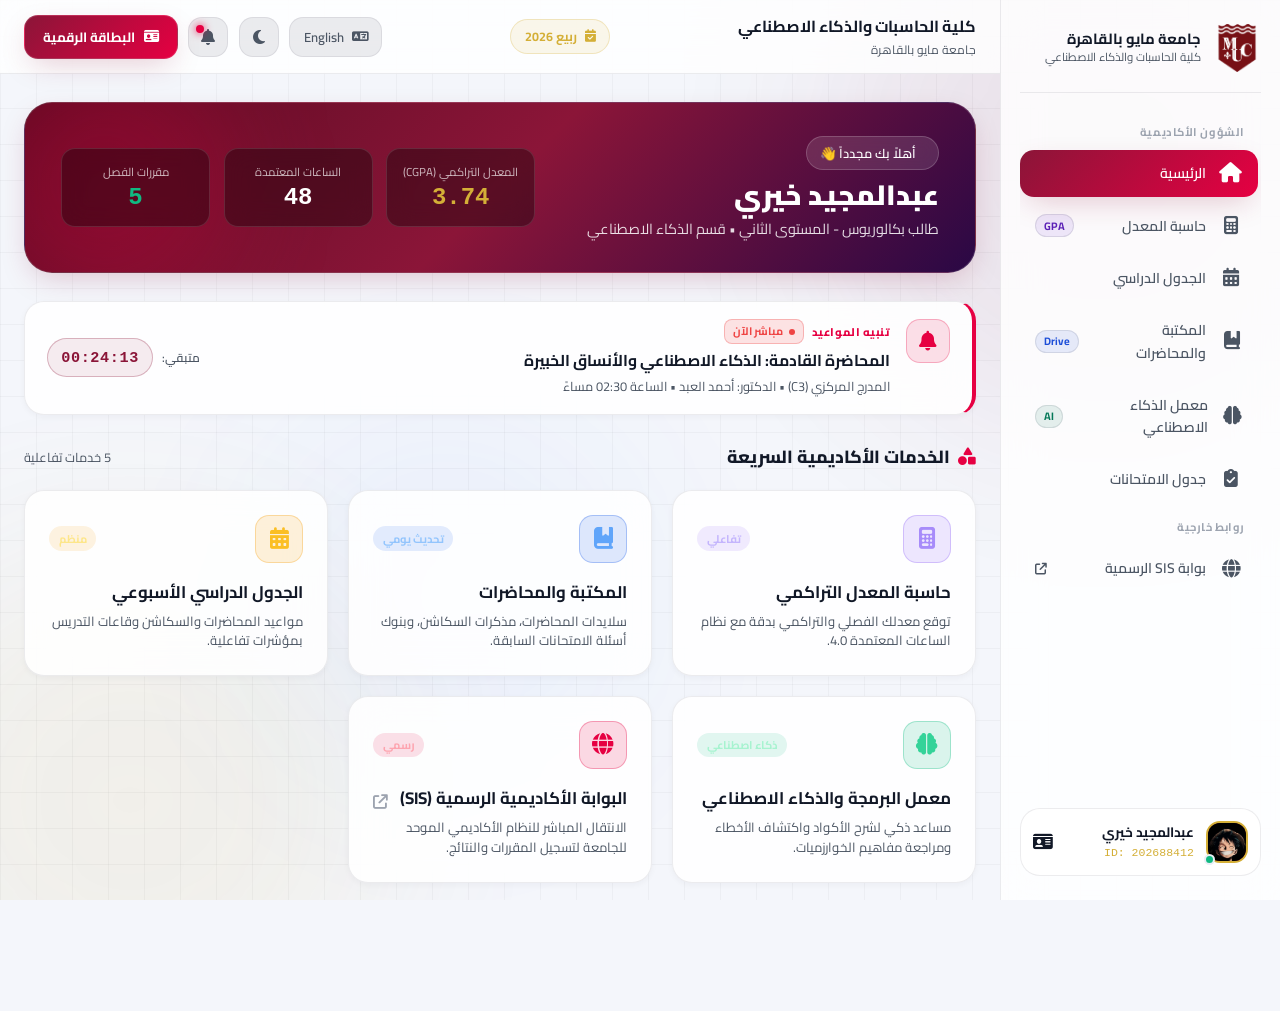
==== commit 9b9cc2eb: "improve UI Fixes" ====
--- a/index.html
+++ b/index.html
@@ -50,13 +50,9 @@
                             <span class="sidebar-brand-title" data-i18n="univ_name">جامعة مايو بالقاهرة</span>
                             <span class="sidebar-brand-sub">
                                 <span data-i18n="faculty_name">كلية الحاسبات والذكاء الاصطناعي</span>
-                                <span class="sidebar-tag" data-i18n="tag_muc">MUC</span>
                             </span>
                         </div>
                     </a>
-                    <button id="sidebar-toggle" class="sidebar-toggle-btn" title="Toggle Sidebar">
-                        <i class="fa-solid fa-angles-right"></i>
-                    </button>
                 </div>
 
                 <!-- Navigation Links -->
@@ -73,7 +69,7 @@
                     <a href="#gpa" class="nav-link" data-tab="gpa" title="حاسبة المعدل | GPA Predictor">
                         <i class="fa-solid fa-calculator"></i>
                         <span class="nav-text" data-i18n="nav_gpa">حاسبة المعدل</span>
-                        <span class="nav-badge" style="background: rgba(139, 92, 246, 0.25); color: #C4B5FD;">GPA</span>
+                        <span class="nav-badge nav-badge--gpa">GPA</span>
                     </a>
 
                     <!-- Timetable -->
@@ -86,14 +82,14 @@
                     <a href="#library" class="nav-link" data-tab="library" title="المكتبة والمحاضرات | Library">
                         <i class="fa-solid fa-book-bookmark"></i>
                         <span class="nav-text" data-i18n="nav_library">المكتبة والمحاضرات</span>
-                        <span class="nav-badge" style="background: rgba(37, 99, 235, 0.25); color: #93C5FD;">Drive</span>
+                        <span class="nav-badge nav-badge--drive">Drive</span>
                     </a>
 
                     <!-- AI Code Lab -->
                     <a href="#ai" class="nav-link" data-tab="ai" title="معمل الذكاء الاصطناعي | AI Code Lab">
                         <i class="fa-solid fa-brain"></i>
                         <span class="nav-text" data-i18n="nav_ai">معمل الذكاء الاصطناعي</span>
-                        <span class="nav-badge" style="background: rgba(16, 185, 129, 0.25); color: #6EE7B7;">AI</span>
+                        <span class="nav-badge nav-badge--ai">AI</span>
                     </a>
 
                     <!-- Exam Schedule -->
@@ -105,7 +101,7 @@
                     <div class="nav-category-label" data-i18n="nav_category_links">روابط خارجية</div>
 
                     <!-- Official SIS Portal External -->
-                    <a href="https://mayu.edu.eg" target="_blank" rel="noopener noreferrer" class="nav-link" title="بوابة SIS الرسمية">
+                    <a href="https://www.muc.edu.eg/ar" target="_blank" rel="noopener noreferrer" class="nav-link" title="بوابة SIS الرسمية">
                         <i class="fa-solid fa-globe"></i>
                         <span class="nav-text" data-i18n="nav_sis_portal">بوابة SIS الرسمية</span>
                         <i class="fa-solid fa-arrow-up-right-from-square nav-external-icon" style="font-size: 0.75rem; margin-inline-start: auto; width: auto;"></i>
@@ -113,16 +109,27 @@
                 </nav>
             </div>
 
+            <!-- Collapse handle: floats on the panel's inner edge, vertically centred -->
+            <button id="sidebar-toggle" class="sidebar-toggle-btn"
+                    type="button"
+                    aria-expanded="true"
+                    aria-controls="sidebar"
+                    title="طي القائمة الجانبية | Collapse sidebar">
+                <i class="fa-solid fa-chevron-right" aria-hidden="true"></i>
+                <span class="sr-only" data-i18n="toggle_sidebar">طي القائمة الجانبية</span>
+            </button>
+
             <!-- Bottom: Student Quick ID Card Trigger -->
             <div class="sidebar-student-card" onclick="openStudentCardModal()" title="View Digital ID">
                 <div class="student-avatar-wrap">
                     <div class="student-avatar">
-                        <i class="fa-solid fa-user-graduate"></i>
+                        <img src="assets/images/profile.jpeg" alt=""
+                             class="student-avatar-img" loading="lazy" decoding="async">
                     </div>
                     <span class="student-online-dot"></span>
                 </div>
                 <div class="student-preview-info">
-                    <div class="student-preview-name" data-i18n="student_name">عبدالمجيد خيرت</div>
+                    <div class="student-preview-name" data-i18n="student_name">عبدالمجيد خيري</div>
                     <div class="student-preview-id">ID: 202688412</div>
                 </div>
                 <i class="fa-solid fa-id-card text-muc-gold" style="font-size: 1.1rem;"></i>
@@ -316,7 +323,7 @@
                         </div>
 
                         <!-- Card 5: Official SIS Portal -->
-                        <a href="https://mayu.edu.eg" target="_blank" rel="noopener noreferrer" class="glass-panel-interactive service-card service-red">
+                        <a href="https://www.muc.edu.eg/ar" target="_blank" rel="noopener noreferrer" class="glass-panel-interactive service-card service-red">
                             <div class="service-card-top">
                                 <div class="service-icon-wrap">
                                     <i class="fa-solid fa-globe"></i>
@@ -683,42 +690,42 @@
                         <p style="font-size: 0.85rem; color: var(--text-secondary);" data-i18n="exams_subtitle">مواعيد امتحانات منتصف الفصل ونهاية الفصل وأرقام اللجان والجلوس</p>
                     </div>
 
-                    <div class="glass-panel" style="overflow-x: auto; padding: 1.25rem;">
-                        <table style="width: 100%; border-collapse: collapse; text-align: start; font-size: 0.88rem;">
+                    <div class="glass-panel data-table-wrap">
+                        <table class="data-table">
                             <thead>
-                                <tr style="border-bottom: 1px solid var(--border-medium); color: var(--text-secondary);">
-                                    <th style="padding: 0.75rem 1rem;">كود المادة</th>
-                                    <th style="padding: 0.75rem 1rem;">اسم المقرر</th>
-                                    <th style="padding: 0.75rem 1rem;">التاريخ والوقت</th>
-                                    <th style="padding: 0.75rem 1rem;">قاعة الامتحان</th>
-                                    <th style="padding: 0.75rem 1rem;">رقم الجلوس</th>
-                                    <th style="padding: 0.75rem 1rem;">الحالة</th>
+                                <tr>
+                                    <th data-i18n="exam_col_code">كود المادة</th>
+                                    <th data-i18n="exam_col_course">اسم المقرر</th>
+                                    <th data-i18n="exam_col_datetime">التاريخ والوقت</th>
+                                    <th data-i18n="exam_col_hall">قاعة الامتحان</th>
+                                    <th data-i18n="exam_col_seat">رقم الجلوس</th>
+                                    <th data-i18n="exam_col_status">الحالة</th>
                                 </tr>
                             </thead>
                             <tbody>
-                                <tr style="border-bottom: 1px solid var(--border-subtle);">
-                                    <td style="padding: 0.85rem 1rem; font-family: monospace; color: var(--muc-gold);">CS201</td>
-                                    <td style="padding: 0.85rem 1rem; font-weight: 700;">تراكيب البيانات (Data Structures)</td>
-                                    <td style="padding: 0.85rem 1rem;">15 مايو 2026 • 10:00 ص</td>
-                                    <td style="padding: 0.85rem 1rem;">مدرج C1 (لجنة 4)</td>
-                                    <td style="padding: 0.85rem 1rem; font-family: monospace;">240812</td>
-                                    <td style="padding: 0.85rem 1rem;"><span style="color: var(--accent-emerald); font-weight: 700;">مؤكد</span></td>
-                                </tr>
-                                <tr style="border-bottom: 1px solid var(--border-subtle);">
-                                    <td style="padding: 0.85rem 1rem; font-family: monospace; color: var(--muc-gold);">AI202</td>
-                                    <td style="padding: 0.85rem 1rem; font-weight: 700;">ذكاء اصطناعي وأنساق خبيرة</td>
-                                    <td style="padding: 0.85rem 1rem;">18 مايو 2026 • 12:30 م</td>
-                                    <td style="padding: 0.85rem 1rem;">مدرج B2 (لجنة 2)</td>
-                                    <td style="padding: 0.85rem 1rem; font-family: monospace;">240812</td>
-                                    <td style="padding: 0.85rem 1rem;"><span style="color: var(--accent-emerald); font-weight: 700;">مؤكد</span></td>
+                                <tr>
+                                    <td class="cell-code">CS201</td>
+                                    <td class="cell-title">تراكيب البيانات (Data Structures)</td>
+                                    <td>15 مايو 2026 • 10:00 ص</td>
+                                    <td>مدرج C1 (لجنة 4)</td>
+                                    <td class="cell-num">240812</td>
+                                    <td><span class="status-pill status-confirmed">مؤكد</span></td>
                                 </tr>
                                 <tr>
-                                    <td style="padding: 0.85rem 1rem; font-family: monospace; color: var(--muc-gold);">MATH204</td>
-                                    <td style="padding: 0.85rem 1rem; font-weight: 700;">رياضيات متقطعة ونظرية الرسوم</td>
-                                    <td style="padding: 0.85rem 1rem;">22 مايو 2026 • 10:00 ص</td>
-                                    <td style="padding: 0.85rem 1rem;">مدرج A3 (لجنة 7)</td>
-                                    <td style="padding: 0.85rem 1rem; font-family: monospace;">240812</td>
-                                    <td style="padding: 0.85rem 1rem;"><span style="color: var(--accent-emerald); font-weight: 700;">مؤكد</span></td>
+                                    <td class="cell-code">AI202</td>
+                                    <td class="cell-title">ذكاء اصطناعي وأنساق خبيرة</td>
+                                    <td>18 مايو 2026 • 12:30 م</td>
+                                    <td>مدرج B2 (لجنة 2)</td>
+                                    <td class="cell-num">240812</td>
+                                    <td><span class="status-pill status-confirmed">مؤكد</span></td>
+                                </tr>
+                                <tr>
+                                    <td class="cell-code">MATH204</td>
+                                    <td class="cell-title">رياضيات متقطعة ونظرية الرسوم</td>
+                                    <td>22 مايو 2026 • 10:00 ص</td>
+                                    <td>مدرج A3 (لجنة 7)</td>
+                                    <td class="cell-num">240812</td>
+                                    <td><span class="status-pill status-confirmed">مؤكد</span></td>
                                 </tr>
                             </tbody>
                         </table>
@@ -785,10 +792,11 @@
                         <div class="id-student-center">
                             <div class="id-avatar-frame">
                                 <div class="id-avatar-inner">
-                                    <i class="fa-solid fa-user-graduate"></i>
-                                </div>
-                            </div>
-                            <div class="id-student-name" data-i18n="student_name">عبدالمجيد خيرت</div>
+                                    <img src="assets/images/profile.jpeg" alt=""
+                                         class="id-avatar-img" decoding="async">
+                                </div>
+                            </div>
+                            <div class="id-student-name" data-i18n="student_name">عبدالمجيد خيري</div>
                             <div class="id-student-faculty" data-i18n="id_student_major">كلية الحاسبات والذكاء الاصطناعي</div>
                             <div class="id-student-num">ID: 202688412</div>
                         </div>
--- a/assets/css/style.css
+++ b/assets/css/style.css
@@ -74,6 +74,20 @@
     --ambient-glow-1: rgba(139, 21, 56, 0.35);
     --ambient-glow-2: rgba(90, 11, 34, 0.4);
     --ambient-glow-3: rgba(110, 40, 180, 0.18);
+
+    /* شارات القائمة الجانبية: نص فاتح على خلفية داكنة شفافة */
+    --badge-violet-bg: rgba(139, 92, 246, 0.18);
+    --badge-violet-fg: #C4B5FD;
+    --badge-blue-bg:   rgba(59, 130, 246, 0.18);
+    --badge-blue-fg:   #93C5FD;
+    --badge-green-bg:  rgba(16, 185, 129, 0.18);
+    --badge-green-fg:  #6EE7B7;
+    --badge-border:    rgba(255, 255, 255, 0.12);
+
+    /* عدّاد المحاضرة القادمة */
+    --countdown-bg:     rgba(230, 0, 66, 0.14);
+    --countdown-border: rgba(230, 0, 66, 0.38);
+    --countdown-fg:     #FF9EB5;
 }
 
 /* --------------------------------------------------------------------------
@@ -96,6 +110,19 @@
     --border-medium: rgba(17, 24, 39, 0.15);
     --border-highlight: rgba(139, 21, 56, 0.3);
 
+    /* الوضع الفاتح يحتاج نصاً داكناً: الألوان الباستيل كانت غير مقروءة */
+    --badge-violet-bg: rgba(109, 40, 217, 0.10);
+    --badge-violet-fg: #5B21B6;
+    --badge-blue-bg:   rgba(29, 78, 216, 0.10);
+    --badge-blue-fg:   #1D4ED8;
+    --badge-green-bg:  rgba(4, 120, 87, 0.10);
+    --badge-green-fg:  #047857;
+    --badge-border:    rgba(17, 24, 39, 0.10);
+
+    --countdown-bg:     rgba(139, 21, 56, 0.08);
+    --countdown-border: rgba(139, 21, 56, 0.28);
+    --countdown-fg:     #8B1538;
+
     --shadow-sm: 0 2px 6px rgba(17, 24, 39, 0.04);
     --shadow-md: 0 10px 25px -5px rgba(17, 24, 39, 0.08);
     --shadow-lg: 0 20px 40px -10px rgba(17, 24, 39, 0.12);
@@ -315,31 +342,67 @@
     align-items: center;
     gap: 0.35rem;
 }
-.sidebar-tag {
-    font-size: 0.65rem;
-    font-weight: 700;
-    padding: 0.1rem 0.4rem;
-    border-radius: var(--radius-sm);
-    background: rgba(212, 175, 55, 0.15);
-    color: var(--muc-gold);
-    border: 1px solid rgba(212, 175, 55, 0.3);
-}
-
-/* Collapse Button */
+
+/* Collapse Handle
+   يطفو على الحافة الداخلية للقائمة في منتصف الارتفاع، بعيداً عن الشعار
+   وعن بطاقة الطالب، فلا يزاحم أي عنصر في الوضع المطوي. */
 .sidebar-toggle-btn {
-    width: 32px;
-    height: 32px;
+    position: absolute;
+    top: 50%;
+    /* inline-end هي الحافة المواجهة للمحتوى في LTR وRTL معاً */
+    inset-inline-end: 0;
+    transform: translate(50%, -50%);
+    width: 28px;
+    height: 56px;
     display: flex;
     align-items: center;
     justify-content: center;
-    border-radius: var(--radius-sm);
-    background: var(--border-subtle);
+    padding: 0;
+    border: 1px solid var(--border-medium);
+    border-radius: var(--radius-full);
+    background: var(--bg-card);
     color: var(--text-secondary);
-    transition: all var(--transition-fast);
-}
+    cursor: pointer;
+    z-index: 45;
+    opacity: 0;
+    box-shadow: var(--shadow-md);
+    transition: opacity var(--transition-fast),
+                background var(--transition-fast),
+                color var(--transition-fast),
+                border-color var(--transition-fast);
+}
+
+/* transform فيزيائي دائماً، فيُعكس صراحةً في RTL */
+[dir="rtl"] .sidebar-toggle-btn {
+    transform: translate(-50%, -50%);
+}
+
+/* يظهر عند الاقتراب من القائمة، ويبقى ظاهراً دائماً للوحة المفاتيح */
+#sidebar:hover .sidebar-toggle-btn,
+.sidebar-toggle-btn:focus-visible {
+    opacity: 1;
+}
+
 .sidebar-toggle-btn:hover {
-    background: var(--border-medium);
-    color: var(--text-primary);
+    background: var(--muc-maroon);
+    border-color: var(--muc-maroon);
+    color: #FFFFFF;
+}
+
+.sidebar-toggle-btn i {
+    font-size: 0.8rem;
+    transition: transform var(--transition-smooth);
+}
+
+/* السهم يشير إلى الجهة التي ستتحرك إليها حافة القائمة */
+.sidebar-toggle-btn i                                 { transform: rotate(180deg); }
+#sidebar.collapsed .sidebar-toggle-btn i              { transform: rotate(0deg); }
+[dir="rtl"] .sidebar-toggle-btn i                     { transform: rotate(0deg); }
+[dir="rtl"] #sidebar.collapsed .sidebar-toggle-btn i  { transform: rotate(180deg); }
+
+/* على الشاشات التي تعمل باللمس لا يوجد hover، فيبقى اللسان ظاهراً */
+@media (hover: none) {
+    .sidebar-toggle-btn { opacity: 1; }
 }
 
 /* Navigation Menu */
@@ -404,16 +467,39 @@
 .nav-badge {
     margin-inline-start: auto;
     font-size: 0.68rem;
+    line-height: 1.5;
     padding: 0.15rem 0.5rem;
     border-radius: var(--radius-full);
     font-weight: 700;
-    background: rgba(255, 255, 255, 0.15);
+    letter-spacing: 0.01em;
+    background: var(--badge-violet-bg);
+    color: var(--badge-violet-fg);
+    border: 1px solid var(--badge-border);
+}
+
+.nav-badge--gpa   { background: var(--badge-violet-bg); color: var(--badge-violet-fg); }
+.nav-badge--drive { background: var(--badge-blue-bg);   color: var(--badge-blue-fg); }
+.nav-badge--ai    { background: var(--badge-green-bg);  color: var(--badge-green-fg); }
+
+/* على الرابط النشط الخلفية عنّابية، فالشارة تصبح شفافة بنص أبيض */
+.nav-link.active .nav-badge {
+    background: rgba(255, 255, 255, 0.22);
+    color: #FFFFFF;
+    border-color: rgba(255, 255, 255, 0.3);
 }
 
 /* Sidebar Collapsed State */
 #sidebar.collapsed {
     width: var(--sidebar-collapsed-width);
     padding: 1.25rem 0.5rem;
+}
+
+/* الشريط المطوي ضيق: امنع أي عنصر من تجاوز عرضه */
+#sidebar.collapsed .sidebar-nav,
+#sidebar.collapsed .sidebar-header,
+#sidebar.collapsed .sidebar-student-card {
+    min-width: 0;
+    overflow-x: clip;
 }
 
 #sidebar.collapsed .sidebar-brand-text,
@@ -427,28 +513,27 @@
 }
 
 #sidebar.collapsed .sidebar-header {
-    flex-direction: column;
-    align-items: center;
     justify-content: center;
-    gap: 0.75rem;
+    gap: 0;
     padding-bottom: 1rem;
 }
 
 #sidebar.collapsed .sidebar-logo-link {
     justify-content: center;
     width: 100%;
-}
-
+    /* overflow:hidden الموروث كان يقصّ الشعار في العرض الضيق */
+    overflow: visible;
+}
+
+/* الشعار مربّع (414×414) ويُحتوى كاملاً داخل عرض الشريط */
 #sidebar.collapsed .sidebar-logo-img {
-    height: 40px;
-    width: 40px;
+    height: auto;
+    width: 100%;
+    max-width: 44px;
+    aspect-ratio: 1 / 1;
     object-fit: contain;
     margin: 0 auto;
     display: block;
-}
-
-#sidebar.collapsed .sidebar-toggle-btn {
-    margin: 0 auto;
 }
 
 #sidebar.collapsed .nav-link {
@@ -459,6 +544,7 @@
 
 #sidebar.collapsed .nav-link i {
     width: auto;
+    /* margin-inline-start:auto على أيقونة الرابط الخارجي كان يزاحم الأيقونة الأساسية */
     margin: 0 auto;
 }
 
@@ -513,6 +599,16 @@
     color: #FFFFFF;
     font-weight: 700;
     font-size: 1.1rem;
+    overflow: hidden;
+}
+
+.student-avatar-img {
+    width: 100%;
+    height: 100%;
+    object-fit: cover;
+    /* الصورة طولية، وهذا الإزاحة تُبقي الوجه في إطار القص المربّع */
+    object-position: center 45%;
+    display: block;
 }
 .student-online-dot {
     position: absolute;
--- a/assets/css/components.css
+++ b/assets/css/components.css
@@ -249,18 +249,25 @@
 
 .countdown-label {
     font-size: 0.75rem;
+    font-weight: 600;
     color: var(--text-secondary);
-}
-
+    white-space: nowrap;
+}
+
+/* كان الصندوق أسود بشفافية 30% مع نص ذهبي: غير مقروء في الوضع الفاتح.
+   الآن يستمد لونه من رموز الثيم فيظل واضحاً في الوضعين. */
 .countdown-timer {
-    font-family: monospace;
+    font-family: ui-monospace, SFMono-Regular, Menlo, monospace;
     font-size: 0.95rem;
     font-weight: 700;
-    padding: 0.4rem 0.75rem;
-    border-radius: var(--radius-sm);
-    background: rgba(0, 0, 0, 0.3);
-    border: 1px solid var(--border-medium);
-    color: var(--muc-gold);
+    font-variant-numeric: tabular-nums;
+    letter-spacing: 0.04em;
+    padding: 0.4rem 0.8rem;
+    border-radius: var(--radius-full);
+    background: var(--countdown-bg);
+    border: 1px solid var(--countdown-border);
+    color: var(--countdown-fg);
+    white-space: nowrap;
 }
 
 /* --------------------------------------------------------------------------
@@ -1056,6 +1063,15 @@
     justify-content: center;
     font-size: 3rem;
     color: #FFFFFF;
+    overflow: hidden;
+}
+
+.id-avatar-img {
+    width: 100%;
+    height: 100%;
+    object-fit: cover;
+    object-position: center 45%;
+    display: block;
 }
 
 .id-student-name {
@@ -1133,3 +1149,87 @@
     align-items: center;
     gap: 0.4rem;
 }
+
+/* ==========================================================================
+   DATA TABLE (Exam Schedule)
+   ========================================================================== */
+.data-table-wrap {
+    padding: 1.25rem;
+    overflow-x: auto;
+    -webkit-overflow-scrolling: touch;
+}
+
+.data-table {
+    width: 100%;
+    min-width: 720px;
+    border-collapse: collapse;
+    font-size: 0.88rem;
+    /* كل الأعمدة متمركزة أفقياً ورأسياً */
+    text-align: center;
+}
+
+.data-table th,
+.data-table td {
+    text-align: center;
+    vertical-align: middle;
+    padding: 0.85rem 1rem;
+    white-space: nowrap;
+}
+
+.data-table thead th {
+    color: var(--text-secondary);
+    font-weight: 700;
+    font-size: 0.8rem;
+    padding-block: 0.75rem;
+    border-bottom: 1px solid var(--border-medium);
+}
+
+.data-table tbody tr {
+    border-bottom: 1px solid var(--border-subtle);
+    transition: background var(--transition-fast);
+}
+
+.data-table tbody tr:last-child {
+    border-bottom: none;
+}
+
+.data-table tbody tr:hover {
+    background: var(--border-subtle);
+}
+
+.data-table .cell-code {
+    font-family: monospace;
+    color: var(--muc-gold);
+    font-weight: 700;
+    letter-spacing: 0.02em;
+}
+
+.data-table .cell-title {
+    font-weight: 700;
+    color: var(--text-primary);
+    white-space: normal;
+    min-width: 200px;
+}
+
+.data-table .cell-num {
+    font-family: monospace;
+    font-variant-numeric: tabular-nums;
+}
+
+.status-pill {
+    display: inline-flex;
+    align-items: center;
+    justify-content: center;
+    gap: 0.35rem;
+    padding: 0.25rem 0.7rem;
+    border-radius: var(--radius-full);
+    font-size: 0.75rem;
+    font-weight: 700;
+    white-space: nowrap;
+}
+
+.status-pill.status-confirmed {
+    color: var(--accent-emerald);
+    background: rgba(16, 185, 129, 0.12);
+    border: 1px solid rgba(16, 185, 129, 0.3);
+}
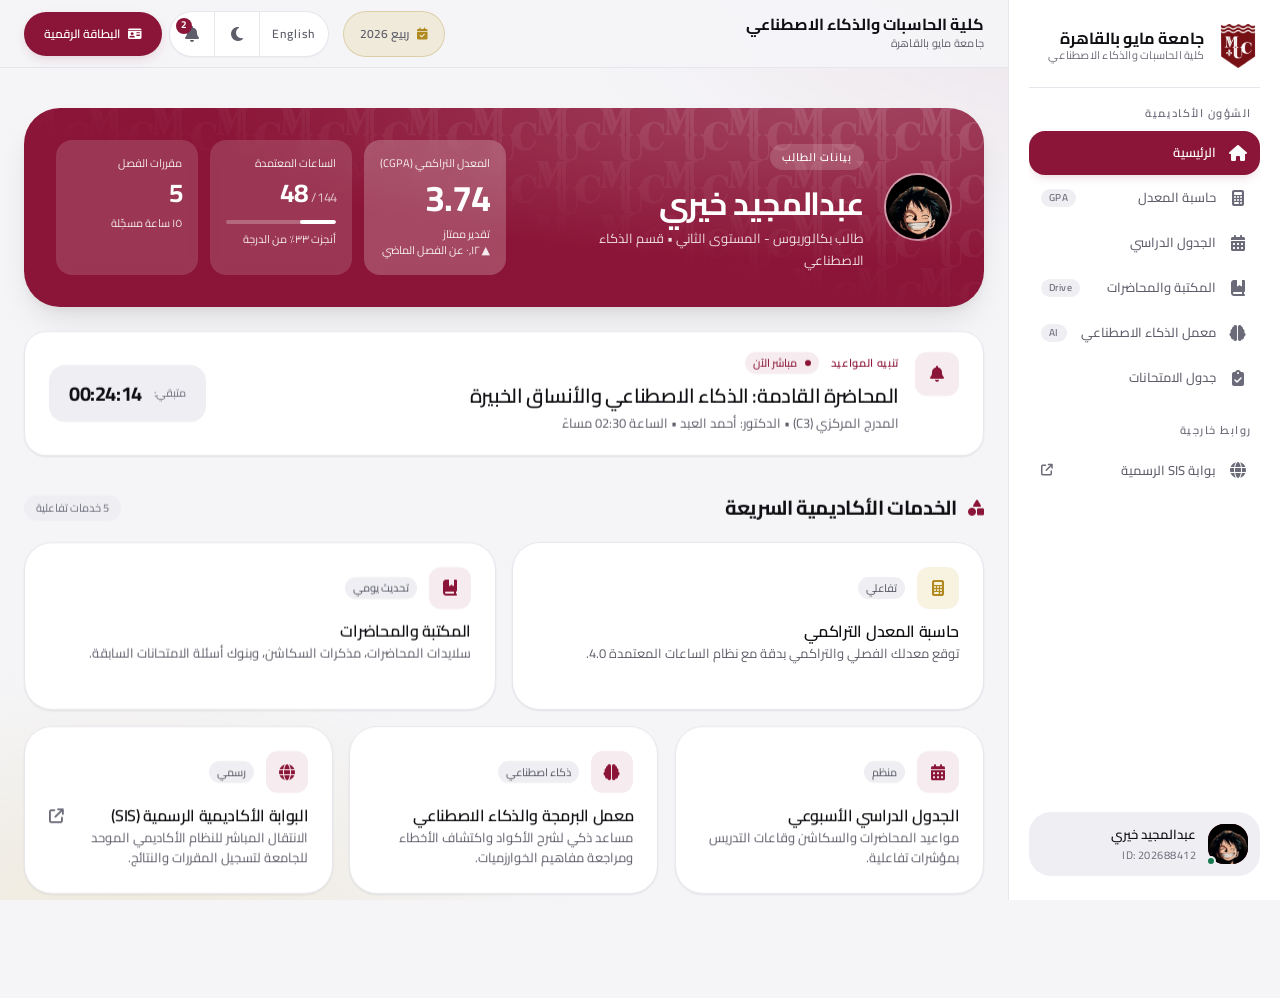
==== commit f61a1085: "Update App logic and UI" ====
--- a/index.html
+++ b/index.html
@@ -1,18 +1,23 @@
 <!DOCTYPE html>
-<html lang="ar" dir="rtl" data-theme="dark">
+<html lang="ar" dir="rtl" data-theme="light">
 <head>
     <meta charset="UTF-8">
     <meta name="viewport" content="width=device-width, initial-scale=1.0, viewport-fit=cover">
-    <meta name="theme-color" content="#09080E">
+    <meta name="theme-color" content="#F6F6F9">
     <title>جامعة مايو - كلية الحاسبات والذكاء الاصطناعي | MUC Student Portal</title>
     
     <!-- Favicon -->
     <link rel="icon" type="image/png" href="assets/images/logo.png">
 
-    <!-- Google Fonts: Cairo & IBM Plex Sans Arabic -->
+    <!-- الطباعة: Cairo — خط عربي متغيّر (200–1000)
+         يُستعمل للعناوين والنص والأرقام معاً: عائلة واحدة بأوزان متعدّدة
+         تعطي تسلسلاً واضحاً دون تنافر بين خطّين. -->
     <link rel="preconnect" href="https://fonts.googleapis.com">
     <link rel="preconnect" href="https://fonts.gstatic.com" crossorigin>
-    <link href="https://fonts.googleapis.com/css2?family=Cairo:wght@300;400;500;600;700;800;900&family=IBM+Plex+Sans+Arabic:wght@300;400;500;600;700&display=swap" rel="stylesheet">
+    <link href="https://fonts.googleapis.com/css2?family=Cairo:wght@300;400;500;600;700;800;900&display=swap" rel="stylesheet">
+
+    <!-- Telegram Mini App SDK (must load before assets/js/telegram.js) -->
+    <script src="https://telegram.org/js/telegram-web-app.js"></script>
 
     <!-- FontAwesome 6 Icons -->
     <link rel="stylesheet" href="https://cdnjs.cloudflare.com/ajax/libs/font-awesome/6.4.2/css/all.min.css">
@@ -24,13 +29,12 @@
 </head>
 <body>
 
+    <!-- ==================== SKIP LINK ==================== -->
+    <!-- أول ما يصله التركيز: يقفز فوق التنقل مباشرة إلى المحتوى -->
+    <a href="#main-content" class="skip-link" data-i18n="skip_to_content">تخطي إلى المحتوى الرئيسي</a>
+
     <!-- ==================== AMBIENT BACKGROUND GLOWS ==================== -->
-    <div class="ambient-bg" aria-hidden="true">
-        <div class="ambient-orb ambient-orb-1"></div>
-        <div class="ambient-orb ambient-orb-2"></div>
-        <div class="ambient-orb ambient-orb-3"></div>
-        <div class="ambient-grid"></div>
-    </div>
+    <div class="page-rule-bg" aria-hidden="true"></div>
 
     <!-- ==================== MOBILE DRAWER BACKDROP ==================== -->
     <div id="drawer-backdrop" class="drawer-backdrop"></div>
@@ -40,7 +44,13 @@
 
         <!-- ==================== SIDE PANEL (SIDEBAR) ==================== -->
         <aside id="sidebar" role="navigation" aria-label="Main Navigation">
-            
+
+            <!-- إغلاق الدرج: يظهر على الشاشات الصغيرة فقط -->
+            <button id="drawer-close-btn" class="drawer-close-btn" type="button"
+                    aria-label="إغلاق القائمة | Close navigation menu">
+                <i class="fa-solid fa-xmark" aria-hidden="true"></i>
+            </button>
+
             <!-- Top: University Brand -->
             <div>
                 <div class="sidebar-header">
@@ -60,7 +70,7 @@
                     <div class="nav-category-label" data-i18n="nav_category_academic">الشؤون الأكاديمية</div>
 
                     <!-- Home / Dashboard -->
-                    <a href="#home" class="nav-link active" data-tab="home" title="الرئيسية | Dashboard">
+                    <a href="#home" class="nav-link active" data-tab="home" aria-current="page" title="الرئيسية | Dashboard">
                         <i class="fa-solid fa-house"></i>
                         <span class="nav-text" data-i18n="nav_dashboard">الرئيسية</span>
                     </a>
@@ -120,7 +130,10 @@
             </button>
 
             <!-- Bottom: Student Quick ID Card Trigger -->
-            <div class="sidebar-student-card" onclick="openStudentCardModal()" title="View Digital ID">
+            <!-- عرض هوية فقط، لا مدخل ثانٍ للبطاقة.
+                 المدخل الوحيد هو زر الشريط العلوي: البطاقة تُستعمل عند
+                 بوابات الحرم، فيجب أن تُفتح بضغطة واحدة دون فتح الدرج. -->
+            <div class="sidebar-student-card">
                 <div class="student-avatar-wrap">
                     <div class="student-avatar">
                         <img src="assets/images/profile.jpeg" alt=""
@@ -132,7 +145,6 @@
                     <div class="student-preview-name" data-i18n="student_name">عبدالمجيد خيري</div>
                     <div class="student-preview-id">ID: 202688412</div>
                 </div>
-                <i class="fa-solid fa-id-card text-muc-gold" style="font-size: 1.1rem;"></i>
             </div>
 
         </aside>
@@ -145,6 +157,15 @@
                 
                 <!-- Start / Left -->
                 <div class="topbar-start">
+                    <!-- فتح القائمة الجانبية كدرج على الشاشات الصغيرة -->
+                    <button id="mobile-menu-btn" class="mobile-nav-toggle" type="button"
+                            aria-expanded="false" aria-controls="sidebar"
+                            aria-label="فتح قائمة التنقل | Open navigation menu">
+                        <span class="hamburger-lines" aria-hidden="true">
+                            <span></span><span></span><span></span>
+                        </span>
+                    </button>
+
                     <!-- Mobile Logo (shown only on mobile) -->
                     <a href="#home" class="topbar-mobile-logo" onclick="switchTab('home'); return false;" title="MUC">
                         <img src="assets/images/logo.png" alt="MUC Logo" class="topbar-logo-img">
@@ -166,65 +187,137 @@
 
                 <!-- End / Right Actions -->
                 <div class="topbar-end">
-                    <!-- Language Switcher -->
-                    <button id="lang-toggle-btn" class="action-btn action-btn-pill" onclick="toggleLanguage()" title="Switch Language">
-                        <i class="fa-solid fa-language"></i>
-                        <span class="lang-label">English</span>
-                    </button>
-
-                    <!-- Theme Toggle (Dark / Light) -->
-                    <button id="theme-toggle-btn" class="action-btn" onclick="toggleTheme()" title="Toggle Theme">
-                        <i id="theme-toggle-icon" class="fa-solid fa-sun"></i>
-                    </button>
-
-                    <!-- Notifications Button -->
-                    <button class="action-btn" onclick="showNotification('لا توجد تنبيهات غير مقروءة حالياً.')" title="Notifications">
-                        <i class="fa-solid fa-bell"></i>
-                        <span class="badge-dot"></span>
-                    </button>
+
+                    <!-- أدوات مساعدة مجمّعة في كتلة واحدة:
+                         ثلاثة أزرار منفصلة كانت تتنافس بصرياً مع الإجراء
+                         الأساسي. تجميعها يجعل التسلسل واضحاً: مجموعة
+                         أدوات صامتة + زر أساسي واحد. -->
+                    <div class="utility-cluster">
+
+                        <!-- اللغة: يعرض اللغة التي سينتقل إليها -->
+                        <button id="lang-toggle-btn" class="utility-btn" type="button"
+                                onclick="toggleLanguage()"
+                                aria-label="التبديل إلى الإنجليزية | Switch to English">
+                            <span class="lang-label" aria-hidden="true">EN</span>
+                        </button>
+
+                        <span class="utility-divider" aria-hidden="true"></span>
+
+                        <!-- المظهر: زر ثنائي الحالة، والحالة تُعلن لا تُستنتج -->
+                        <button id="theme-toggle-btn" class="utility-btn" type="button"
+                                onclick="toggleTheme()"
+                                aria-pressed="false"
+                                aria-label="الوضع الداكن | Dark mode">
+                            <i id="theme-toggle-icon" class="fa-solid fa-moon" aria-hidden="true"></i>
+                        </button>
+
+                        <span class="utility-divider" aria-hidden="true"></span>
+
+                        <!-- التنبيهات: تفتح لوحة فعلية بدل رسالة عابرة -->
+                        <button id="notif-btn" class="utility-btn" type="button"
+                                aria-haspopup="true" aria-expanded="false"
+                                aria-controls="notif-panel"
+                                aria-label="التنبيهات، 2 غير مقروءة | Notifications, 2 unread">
+                            <i class="fa-solid fa-bell" aria-hidden="true"></i>
+                            <span class="notif-count" aria-hidden="true">2</span>
+                        </button>
+                    </div>
 
                     <!-- Digital ID Modal Trigger -->
-                    <button class="btn-student-card" onclick="openStudentCardModal()" title="View Digital Student ID">
-                        <i class="fa-solid fa-id-card"></i>
+                    <button class="btn-student-card" onclick="openStudentCardModal()"
+                            type="button" title="View Digital Student ID">
+                        <i class="fa-solid fa-id-card" aria-hidden="true"></i>
                         <span data-i18n="digital_id">البطاقة الرقمية</span>
                     </button>
                 </div>
+
+                <!-- لوحة التنبيهات -->
+                <div id="notif-panel" class="notif-panel" role="region"
+                     aria-labelledby="notif-panel-title" hidden>
+                    <div class="notif-panel-head">
+                        <h2 id="notif-panel-title" data-i18n="notif_title">التنبيهات</h2>
+                        <button type="button" class="notif-clear" onclick="clearNotifications()"
+                                data-i18n="notif_clear">تعليم الكل كمقروء</button>
+                    </div>
+                    <ul class="notif-list">
+                        <li class="notif-item is-unread">
+                            <span class="notif-dot" aria-hidden="true"></span>
+                            <div>
+                                <p class="notif-text" data-i18n="notif_1">تم رفع سلايدات محاضرة الشبكات العصبية (Lecture 4).</p>
+                                <time class="notif-time" datetime="2026-09-11T09:20" data-i18n="notif_1_time">منذ ٢٠ دقيقة</time>
+                            </div>
+                        </li>
+                        <li class="notif-item is-unread">
+                            <span class="notif-dot" aria-hidden="true"></span>
+                            <div>
+                                <p class="notif-text" data-i18n="notif_2">تذكير: امتحان تراكيب البيانات يوم ١٥ مايو، لجنة ٤.</p>
+                                <time class="notif-time" datetime="2026-09-11T08:00" data-i18n="notif_2_time">منذ ساعتين</time>
+                            </div>
+                        </li>
+                        <li class="notif-item">
+                            <span class="notif-dot" aria-hidden="true"></span>
+                            <div>
+                                <p class="notif-text" data-i18n="notif_3">تم تحديث الجدول الدراسي لقسم الذكاء الاصطناعي.</p>
+                                <time class="notif-time" datetime="2026-09-10T14:00" data-i18n="notif_3_time">أمس</time>
+                            </div>
+                        </li>
+                    </ul>
+                </div>
             </header>
 
             <!-- ==================== CONTENT PANELS (TABS) ==================== -->
-            <main id="main-content">
+            <main id="main-content" tabindex="-1">
 
                 <!-- -------------------------------------------------------------
                      TAB 1: HOME / DASHBOARD OVERVIEW
                      ------------------------------------------------------------- -->
                 <section id="tab-home" class="tab-content active">
 
-                    <!-- Hero Greeting Banner -->
+                    <!-- Hero: Student Record Summary -->
                     <div class="hero-banner">
                         <div class="hero-glow-orb"></div>
                         <div class="hero-content">
-                            <div>
-                                <div class="hero-welcome-tag">
-                                    <i class="fa-solid fa-sparkles text-muc-gold"></i>
-                                    <span data-i18n="hero_welcome_back">أهلاً بك مجدداً 👋</span>
-                                </div>
-                                <h1 class="hero-title" data-i18n="student_name">عبدالمجيد خيرت</h1>
-                                <p class="hero-subtitle" data-i18n="hero_student_sub">طالب بكالوريوس - المستوى الثاني • قسم الذكاء الاصطناعي</p>
-                            </div>
-
-                            <!-- Hero Quick Stats -->
+
+                            <div class="hero-identity">
+                                <img src="assets/images/profile.jpeg" alt=""
+                                     class="hero-avatar" decoding="async">
+                                <div>
+                                    <div class="hero-welcome-tag">
+                                        <span data-i18n="hero_welcome_back">بيانات الطالب</span>
+                                    </div>
+                                    <h1 class="hero-title" data-i18n="student_name">عبدالمجيد خيري</h1>
+                                    <p class="hero-subtitle" data-i18n="hero_student_sub">طالب بكالوريوس - المستوى الثاني • قسم الذكاء الاصطناعي</p>
+                                </div>
+                            </div>
+
+                            <!-- الأرقام مع سياقها: رقم مجرّد لا يخبر الطالب بموقعه -->
                             <div class="hero-stats-grid">
-                                <div class="hero-stat-card">
+
+                                <div class="hero-stat-card hero-stat-primary">
                                     <span class="stat-label" data-i18n="stat_gpa_label">المعدل التراكمي (CGPA)</span>
                                     <span id="hero-stat-gpa" class="stat-num gold">3.62</span>
-                                </div>
+                                    <span class="stat-meta">
+                                        <span data-i18n="stat_gpa_standing">تقدير ممتاز</span>
+                                        <span class="stat-trend" data-i18n="stat_gpa_trend">▲ ٠٫١٢ عن الفصل الماضي</span>
+                                    </span>
+                                </div>
+
                                 <div class="hero-stat-card">
                                     <span class="stat-label" data-i18n="stat_hours_label">الساعات المعتمدة</span>
-                                    <span class="stat-num">48</span>
-                                </div>
+                                    <span class="stat-num"><bdi>48</bdi><span class="stat-of"><bdi>/ 144</bdi></span></span>
+                                    <!-- التقدّم نحو التخرّج: أهم سياق غاب عن الرقم -->
+                                    <div class="stat-progress" role="progressbar"
+                                         aria-valuenow="33" aria-valuemin="0" aria-valuemax="100"
+                                         aria-label="التقدّم نحو التخرّج | Progress toward degree">
+                                        <span style="width: 33%"></span>
+                                    </div>
+                                    <span class="stat-meta" data-i18n="stat_hours_meta">أنجزت ٣٣٪ من الدرجة</span>
+                                </div>
+
                                 <div class="hero-stat-card">
                                     <span class="stat-label" data-i18n="stat_courses_label">مقررات الفصل</span>
-                                    <span class="stat-num green">5</span>
+                                    <span class="stat-num">5</span>
+                                    <span class="stat-meta" data-i18n="stat_courses_meta">١٥ ساعة مسجّلة</span>
                                 </div>
                             </div>
                         </div>
@@ -250,7 +343,7 @@
                         </div>
                         <div class="countdown-box">
                             <span class="countdown-label" data-i18n="countdown_label">متبقي:</span>
-                            <span id="countdown-timer" class="countdown-timer">00:24:15</span>
+                            <span id="countdown-timer" class="countdown-timer" role="timer" aria-live="off">00:24:15</span>
                         </div>
                     </div>
 
@@ -267,10 +360,11 @@
                     <div class="services-grid">
                         
                         <!-- Card 1: GPA Predictor -->
-                        <div class="glass-panel-interactive service-card service-purple" onclick="switchTab('gpa')">
+                        <!-- رابط لا div: يصله التركيز ويعمل بمفتاح Enter دون شيفرة إضافية -->
+                        <a href="#gpa" data-tab="gpa" class="glass-panel-interactive service-card service-purple">
                             <div class="service-card-top">
                                 <div class="service-icon-wrap">
-                                    <i class="fa-solid fa-calculator"></i>
+                                    <i class="fa-solid fa-calculator" aria-hidden="true"></i>
                                 </div>
                                 <span class="service-tag" data-i18n="badge_interactive">تفاعلي</span>
                             </div>
@@ -278,13 +372,13 @@
                                 <h4 class="service-title" data-i18n="card_gpa_title">حاسبة المعدل التراكمي</h4>
                                 <p class="service-desc" data-i18n="card_gpa_desc">توقع معدلك الفصلي والتراكمي بدقة مع نظام الساعات المعتمدة 4.0.</p>
                             </div>
-                        </div>
+                        </a>
 
                         <!-- Card 2: Digital Library -->
-                        <div class="glass-panel-interactive service-card service-blue" onclick="switchTab('library')">
+                        <a href="#library" data-tab="library" class="glass-panel-interactive service-card service-blue">
                             <div class="service-card-top">
                                 <div class="service-icon-wrap">
-                                    <i class="fa-solid fa-book-bookmark"></i>
+                                    <i class="fa-solid fa-book-bookmark" aria-hidden="true"></i>
                                 </div>
                                 <span class="service-tag" data-i18n="badge_daily_update">تحديث يومي</span>
                             </div>
@@ -292,13 +386,13 @@
                                 <h4 class="service-title" data-i18n="card_library_title">المكتبة والمحاضرات</h4>
                                 <p class="service-desc" data-i18n="card_library_desc">سلايدات المحاضرات، مذكرات السكاشن، وبنوك أسئلة الامتحانات السابقة.</p>
                             </div>
-                        </div>
+                        </a>
 
                         <!-- Card 3: Timetable -->
-                        <div class="glass-panel-interactive service-card service-amber" onclick="switchTab('schedule')">
+                        <a href="#schedule" data-tab="schedule" class="glass-panel-interactive service-card service-amber">
                             <div class="service-card-top">
                                 <div class="service-icon-wrap">
-                                    <i class="fa-solid fa-calendar-days"></i>
+                                    <i class="fa-solid fa-calendar-days" aria-hidden="true"></i>
                                 </div>
                                 <span class="service-tag" data-i18n="badge_organized">منظم</span>
                             </div>
@@ -306,13 +400,13 @@
                                 <h4 class="service-title" data-i18n="card_schedule_title">الجدول الدراسي الأسبوعي</h4>
                                 <p class="service-desc" data-i18n="card_schedule_desc">مواعيد المحاضرات والسكاشن وقاعات التدريس بمؤشرات تفاعلية.</p>
                             </div>
-                        </div>
+                        </a>
 
                         <!-- Card 4: AI Lab -->
-                        <div class="glass-panel-interactive service-card service-emerald" onclick="switchTab('ai')">
+                        <a href="#ai" data-tab="ai" class="glass-panel-interactive service-card service-emerald">
                             <div class="service-card-top">
                                 <div class="service-icon-wrap">
-                                    <i class="fa-solid fa-brain"></i>
+                                    <i class="fa-solid fa-brain" aria-hidden="true"></i>
                                 </div>
                                 <span class="service-tag" data-i18n="badge_ai_tag">ذكاء اصطناعي</span>
                             </div>
@@ -320,7 +414,7 @@
                                 <h4 class="service-title" data-i18n="card_ai_title">معمل البرمجة والذكاء الاصطناعي</h4>
                                 <p class="service-desc" data-i18n="card_ai_desc">مساعد ذكي لشرح الأكواد واكتشاف الأخطاء ومراجعة مفاهيم الخوارزميات.</p>
                             </div>
-                        </div>
+                        </a>
 
                         <!-- Card 5: Official SIS Portal -->
                         <a href="https://www.muc.edu.eg/ar" target="_blank" rel="noopener noreferrer" class="glass-panel-interactive service-card service-red">
@@ -349,30 +443,25 @@
                 <section id="tab-gpa" class="tab-content">
                     
                     <!-- Top Heading -->
-                    <div style="margin-bottom: 1.5rem;">
-                        <h2 style="font-size: 1.4rem; font-weight: 800; color: var(--text-primary);" data-i18n="gpa_title">حاسبة المعدل التراكمي (GPA Predictor)</h2>
-                        <p style="font-size: 0.85rem; color: var(--text-secondary);" data-i18n="gpa_subtitle">أدخل درجات موادك الحالية لحساب GPA المتوقع بنظام 4.0</p>
+                    <div class="page-header">
+                        <h2 data-i18n="gpa_title">حاسبة المعدل التراكمي (GPA Predictor)</h2>
+                        <p data-i18n="gpa_subtitle">أدخل درجات موادك الحالية لحساب GPA المتوقع بنظام 4.0</p>
                     </div>
 
                     <div class="gpa-card-layout">
                         
                         <!-- Left: Circular Gauge Card -->
                         <div class="glass-panel gpa-gauge-card">
-                            <span style="font-size: 0.82rem; font-weight: 700; color: var(--text-secondary); margin-bottom: 1rem;" data-i18n="gpa_semester_label">المعدل الفصلي المتوقع</span>
+                            <span data-i18n="gpa_semester_label">المعدل الفصلي المتوقع</span>
 
                             <div class="gpa-ring-wrapper">
-                                <svg class="gpa-ring-svg" viewBox="0 0 170 170">
-                                    <defs>
-                                        <linearGradient id="gpaGradient" x1="0%" y1="0%" x2="100%" y2="100%">
-                                            <stop offset="0%" stop-color="var(--muc-maroon)" />
-                                            <stop offset="50%" stop-color="var(--muc-bright-red)" />
-                                            <stop offset="100%" stop-color="var(--muc-gold)" />
-                                        </linearGradient>
-                                    </defs>
+                                <!-- بلا تدرّج: الحلقة تُلوَّن بلون العلامة من الورقة،
+                                     فتتبع الوضع الفاتح والداكن تلقائياً. -->
+                                <svg class="gpa-ring-svg" viewBox="0 0 170 170" aria-hidden="true">
                                     <circle class="gpa-ring-bg" cx="85" cy="85" r="72" />
                                     <circle id="gpa-ring-fill" class="gpa-ring-fill" cx="85" cy="85" r="72" />
                                 </svg>
-                                <div class="gpa-ring-inner">
+                                <div class="gpa-ring-inner" role="status" aria-live="polite">
                                     <span id="gpa-metric-value" class="gpa-ring-val">3.78</span>
                                     <span class="gpa-ring-max">/ 4.00</span>
                                 </div>
@@ -433,9 +522,9 @@
                      ------------------------------------------------------------- -->
                 <section id="tab-schedule" class="tab-content">
                     
-                    <div style="margin-bottom: 1.5rem;">
-                        <h2 style="font-size: 1.4rem; font-weight: 800; color: var(--text-primary);" data-i18n="sched_title">الجدول الدراسي الأسبوعي</h2>
-                        <p style="font-size: 0.85rem; color: var(--text-secondary);" data-i18n="sched_subtitle">عرض القاعات ومواعيد المحاضرات والسكاشن حسب اليوم</p>
+                    <div class="page-header">
+                        <h2 data-i18n="sched_title">الجدول الدراسي الأسبوعي</h2>
+                        <p data-i18n="sched_subtitle">عرض القاعات ومواعيد المحاضرات والسكاشن حسب اليوم</p>
                     </div>
 
                     <!-- Day Navigation Pills -->
@@ -452,7 +541,7 @@
                     <div class="schedule-list">
                         
                         <!-- Item 1: Sun Lecture -->
-                        <div class="glass-panel schedule-item-card" data-day="sun">
+                        <div class="glass-panel schedule-item-card session-lecture" data-day="sun">
                             <div>
                                 <h3 class="schedule-course-title">تراكيب البيانات والمصفوفات (Data Structures)</h3>
                                 <div class="schedule-meta-row">
@@ -470,11 +559,11 @@
                                     </span>
                                 </div>
                             </div>
-                            <span class="session-type-badge" style="background: rgba(139, 21, 56, 0.2); color: var(--muc-bright-red); border-color: rgba(139, 21, 56, 0.4);" data-i18n="badge_lecture">محاضرة نظرية</span>
+                            <span class="session-type-badge session-lecture" data-i18n="badge_lecture">محاضرة نظرية</span>
                         </div>
 
                         <!-- Item 2: Mon Lab -->
-                        <div class="glass-panel schedule-item-card" data-day="mon" style="border-inline-start-color: var(--accent-emerald);">
+                        <div class="glass-panel schedule-item-card session-lab" data-day="mon">
                             <div>
                                 <h3 class="schedule-course-title">معمل البرمجة الكائنية المتقدمة (OOP Lab)</h3>
                                 <div class="schedule-meta-row">
@@ -492,11 +581,11 @@
                                     </span>
                                 </div>
                             </div>
-                            <span class="session-type-badge" style="background: rgba(16, 185, 129, 0.2); color: var(--accent-emerald); border-color: rgba(16, 185, 129, 0.4);" data-i18n="badge_lab">سكشن عملي</span>
+                            <span class="session-type-badge session-lab" data-i18n="badge_lab">سكشن عملي</span>
                         </div>
 
                         <!-- Item 3: Tue Lecture -->
-                        <div class="glass-panel schedule-item-card" data-day="tue">
+                        <div class="glass-panel schedule-item-card session-lecture" data-day="tue">
                             <div>
                                 <h3 class="schedule-course-title">الذكاء الاصطناعي والأنساق الخبيرة (AI & Expert Systems)</h3>
                                 <div class="schedule-meta-row">
@@ -514,11 +603,11 @@
                                     </span>
                                 </div>
                             </div>
-                            <span class="session-type-badge" style="background: rgba(139, 21, 56, 0.2); color: var(--muc-bright-red); border-color: rgba(139, 21, 56, 0.4);" data-i18n="badge_lecture">محاضرة نظرية</span>
+                            <span class="session-type-badge session-lecture" data-i18n="badge_lecture">محاضرة نظرية</span>
                         </div>
 
                         <!-- Item 4: Wed Tutorial -->
-                        <div class="glass-panel schedule-item-card" data-day="wed" style="border-inline-start-color: var(--accent-amber);">
+                        <div class="glass-panel schedule-item-card session-tutorial" data-day="wed">
                             <div>
                                 <h3 class="schedule-course-title">رياضيات متقطعة ونظرية المخططات (Discrete Math)</h3>
                                 <div class="schedule-meta-row">
@@ -536,7 +625,7 @@
                                     </span>
                                 </div>
                             </div>
-                            <span class="session-type-badge" style="background: rgba(245, 158, 11, 0.2); color: var(--accent-amber); border-color: rgba(245, 158, 11, 0.4);" data-i18n="badge_tutorial">تمرين</span>
+                            <span class="session-type-badge session-tutorial" data-i18n="badge_tutorial">تمرين</span>
                         </div>
 
                     </div>
@@ -548,19 +637,23 @@
                      ------------------------------------------------------------- -->
                 <section id="tab-library" class="tab-content">
                     
-                    <div style="margin-bottom: 1.5rem;">
-                        <h2 style="font-size: 1.4rem; font-weight: 800; color: var(--text-primary);" data-i18n="lib_title">مكتبة المواد الرقمية - MUC Drive</h2>
-                        <p style="font-size: 0.85rem; color: var(--text-secondary);" data-i18n="lib_subtitle">تصفح محاضراتك وسكاشنك وامتحانات السنين السابقة</p>
+                    <div class="page-header">
+                        <h2 data-i18n="lib_title">مكتبة المواد الرقمية - MUC Drive</h2>
+                        <p data-i18n="lib_subtitle">تصفح محاضراتك وسكاشنك وامتحانات السنين السابقة</p>
                     </div>
 
                     <!-- Search & Level Filter -->
                     <div class="library-filter-bar">
                         <div class="search-input-wrap">
                             <i class="fa-solid fa-magnifying-glass"></i>
-                            <input id="library-search-input" type="text" class="input-field search-input" placeholder="ابحث عن المحاضرة، الكود، أو الملخص..." data-i18n-placeholder="search_placeholder">
-                        </div>
-
-                        <select id="library-level-select" class="input-field" style="max-width: 240px;">
+                            <input id="library-search-input" type="search" class="input-field search-input"
+                                   placeholder="ابحث عن المحاضرة، الكود، أو الملخص..."
+                                   data-i18n-placeholder="search_placeholder"
+                                   aria-label="ابحث في المكتبة الرقمية | Search the library">
+                        </div>
+
+                        <select id="library-level-select" class="input-field" style="max-width: 240px;"
+                                aria-label="تصفية حسب المستوى الدراسي | Filter by level">
                             <option value="all" data-i18n="level_all">جميع المستويات</option>
                             <option value="level-1" data-i18n="level_1">المستوى الأول</option>
                             <option value="level-2" selected data-i18n="level_2">المستوى الثاني</option>
@@ -583,8 +676,9 @@
                                     <div class="resource-meta">تراكيب البيانات • PDF • 4.2 MB</div>
                                 </div>
                             </div>
-                            <button class="btn-download" onclick="triggerDownload('DataStructures_Algorithms.pdf')" title="Download">
-                                <i class="fa-solid fa-download"></i>
+                            <button class="btn-download" onclick="triggerDownload('DataStructures_Algorithms.pdf')"
+                                    type="button" aria-label="تنزيل: ملخص خوارزميات الترتيب والبحث">
+                                <i class="fa-solid fa-download" aria-hidden="true"></i>
                             </button>
                         </div>
 
@@ -599,8 +693,9 @@
                                     <div class="resource-meta">ذكاء اصطناعي • PPTX • 12.8 MB</div>
                                 </div>
                             </div>
-                            <button class="btn-download" onclick="triggerDownload('NeuralNetworks_Lec4.pptx')" title="Download">
-                                <i class="fa-solid fa-download"></i>
+                            <button class="btn-download" onclick="triggerDownload('NeuralNetworks_Lec4.pptx')"
+                                    type="button" aria-label="تنزيل: سلايدات الشبكات العصبية">
+                                <i class="fa-solid fa-download" aria-hidden="true"></i>
                             </button>
                         </div>
 
@@ -615,8 +710,9 @@
                                     <div class="resource-meta">برمجة C++ • ZIP • 1.5 MB</div>
                                 </div>
                             </div>
-                            <button class="btn-download" onclick="triggerDownload('OOP_Inheritance_Lab.zip')" title="Download">
-                                <i class="fa-solid fa-download"></i>
+                            <button class="btn-download" onclick="triggerDownload('OOP_Inheritance_Lab.zip')"
+                                    type="button" aria-label="تنزيل: شيت تطبيقات الـ OOP والوراثة">
+                                <i class="fa-solid fa-download" aria-hidden="true"></i>
                             </button>
                         </div>
 
@@ -631,8 +727,9 @@
                                     <div class="resource-meta">رياضيات متقطعة • PDF • 2.1 MB</div>
                                 </div>
                             </div>
-                            <button class="btn-download" onclick="triggerDownload('DiscreteMath_Midterm2025.pdf')" title="Download">
-                                <i class="fa-solid fa-download"></i>
+                            <button class="btn-download" onclick="triggerDownload('DiscreteMath_Midterm2025.pdf')"
+                                    type="button" aria-label="تنزيل: امتحان نصفي 2025 مع نموذج الإجابة">
+                                <i class="fa-solid fa-download" aria-hidden="true"></i>
                             </button>
                         </div>
 
@@ -646,12 +743,12 @@
                 <section id="tab-ai" class="tab-content">
                     
                     <div class="ai-lab-header">
-                        <div class="ai-icon-large">
+                        <div class="ai-icon-large" aria-hidden="true">
                             <i class="fa-solid fa-brain"></i>
                         </div>
-                        <div>
-                            <h2 style="font-size: 1.4rem; font-weight: 800; color: var(--text-primary);" data-i18n="ai_title">معمل الذكاء الاصطناعي الأكاديمي</h2>
-                            <p style="font-size: 0.85rem; color: var(--text-secondary);" data-i18n="ai_subtitle">أدوات ذكية للمساعدة في حل الشيتات وشرح الأكواد واكتشاف الأخطاء</p>
+                        <div class="page-header" style="margin-bottom: 0;">
+                            <h2 data-i18n="ai_title">معمل الذكاء الاصطناعي الأكاديمي</h2>
+                            <p data-i18n="ai_subtitle">أدوات ذكية للمساعدة في حل الشيتات وشرح الأكواد واكتشاف الأخطاء</p>
                         </div>
                     </div>
 
@@ -665,17 +762,20 @@
 
                     <!-- Code Editor Box -->
                     <div class="glass-panel" style="padding: 1.5rem;">
-                        <textarea id="ai-code-editor" class="code-editor-box" placeholder="ألصق كود C++ أو Python أو اسأل أي سؤال أكاديمي هنا..." data-i18n-placeholder="ai_input_placeholder"></textarea>
+                        <textarea id="ai-code-editor" class="code-editor-box"
+                                  placeholder="ألصق كود C++ أو Python أو اسأل أي سؤال أكاديمي هنا..."
+                                  data-i18n-placeholder="ai_input_placeholder"
+                                  aria-label="الكود أو السؤال الأكاديمي | Your code or question"></textarea>
                         
                         <div style="display: flex; justify-content: flex-end; margin-top: 1rem;">
-                            <button id="btn-ai-analyze" class="btn-primary" style="background: linear-gradient(135deg, var(--accent-emerald), #059669);">
+                            <button id="btn-ai-analyze" class="btn-primary" type="button">
                                 <i class="fa-solid fa-wand-magic-sparkles"></i>
                                 <span data-i18n="btn_ai_analyze">تحليل وشرح الكود بواسطة AI</span>
                             </button>
                         </div>
 
                         <!-- Output Box -->
-                        <div id="ai-output-box" class="ai-output-box"></div>
+                        <div id="ai-output-box" class="ai-output-box" role="status" aria-live="polite"></div>
                     </div>
 
                 </section>
@@ -685,9 +785,9 @@
                      ------------------------------------------------------------- -->
                 <section id="tab-exams" class="tab-content">
                     
-                    <div style="margin-bottom: 1.5rem;">
-                        <h2 style="font-size: 1.4rem; font-weight: 800; color: var(--text-primary);" data-i18n="exams_title">جدول امتحانات الفصل الدراسي</h2>
-                        <p style="font-size: 0.85rem; color: var(--text-secondary);" data-i18n="exams_subtitle">مواعيد امتحانات منتصف الفصل ونهاية الفصل وأرقام اللجان والجلوس</p>
+                    <div class="page-header">
+                        <h2 data-i18n="exams_title">جدول امتحانات الفصل الدراسي</h2>
+                        <p data-i18n="exams_subtitle">مواعيد امتحانات منتصف الفصل ونهاية الفصل وأرقام اللجان والجلوس</p>
                     </div>
 
                     <div class="glass-panel data-table-wrap">
@@ -739,42 +839,27 @@
 
     </div>
 
-    <!-- ==================== MOBILE BOTTOM QUICK DOCK ==================== -->
-    <nav id="mobile-dock" role="navigation" aria-label="Mobile Bottom Navigation">
-        <div class="dock-menu">
-            <button class="dock-item active" data-tab="home">
-                <i class="fa-solid fa-house"></i>
-                <span data-i18n="nav_dashboard">الرئيسية</span>
+    <!-- ==================== DIGITAL STUDENT ID CARD MODAL (3D FLIP) ==================== -->
+    <div id="student-card-modal" class="modal-backdrop" role="dialog" aria-modal="true"
+         aria-labelledby="id-modal-heading">
+        <div class="modal-dialog">
+
+            <!-- اسم منطوق للحوار: aria-modal وحده لا يخبر قارئ الشاشة بما فُتح -->
+            <h2 id="id-modal-heading" class="sr-only" data-i18n="id_modal_title">
+                بطاقة الطالب الرقمية
+            </h2>
+
+            <button class="modal-close-btn" onclick="closeStudentCardModal()"
+                    type="button" title="Close ID Card"
+                    aria-label="إغلاق البطاقة | Close ID card">
+                <i class="fa-solid fa-xmark" aria-hidden="true"></i>
             </button>
-            <button class="dock-item" data-tab="gpa">
-                <i class="fa-solid fa-calculator"></i>
-                <span data-i18n="nav_gpa">المعدل</span>
-            </button>
-            <button class="dock-item" data-tab="schedule">
-                <i class="fa-solid fa-calendar-days"></i>
-                <span data-i18n="nav_schedule">الجدول</span>
-            </button>
-            <button class="dock-item" data-tab="library">
-                <i class="fa-solid fa-book-bookmark"></i>
-                <span data-i18n="nav_library">المكتبة</span>
-            </button>
-            <button class="dock-item" data-tab="ai">
-                <i class="fa-solid fa-brain"></i>
-                <span data-i18n="nav_ai">الذكاء</span>
-            </button>
-        </div>
-    </nav>
-
-    <!-- ==================== DIGITAL STUDENT ID CARD MODAL (3D FLIP) ==================== -->
-    <div id="student-card-modal" class="modal-backdrop" role="dialog" aria-modal="true">
-        <div class="modal-dialog">
-            
-            <button class="modal-close-btn" onclick="closeStudentCardModal()" title="Close ID Card">
-                <i class="fa-solid fa-xmark"></i>
-            </button>
 
             <!-- 3D Perspective Card -->
-            <div id="id-card-flip" class="id-card-perspective" title="Click to flip card">
+            <!-- زر لا div: القلب كان متاحاً للفأرة فقط -->
+            <button id="id-card-flip" class="id-card-perspective" type="button"
+                    aria-pressed="false"
+                    aria-label="اقلب البطاقة لعرض رمز الدخول | Flip card to show access code">
                 <div id="id-card-inner" class="id-card-inner">
                     
                     <!-- ================= FRONT SIDE ================= -->
@@ -842,11 +927,11 @@
                     </div>
 
                 </div>
-            </div>
+            </button>
 
             <!-- Hint text -->
             <div class="id-flip-hint">
-                <i class="fa-solid fa-rotate text-muc-gold"></i>
+                <i class="fa-solid fa-rotate text-muc-gold" aria-hidden="true"></i>
                 <span data-i18n="id_flip_prompt">اضغط على البطاقة لقلبها (3D)</span>
             </div>
 
@@ -854,10 +939,16 @@
     </div>
 
     <!-- ==================== SCRIPTS ==================== -->
+    <!-- GSAP: يُحمَّل قبل motion.js. الحركة تحسين اختياري —
+         إن أخفق التحميل تُعرض الصفحة كاملة وساكنة. -->
+    <script src="https://cdnjs.cloudflare.com/ajax/libs/gsap/3.12.5/gsap.min.js" defer></script>
+
+    <script src="assets/js/telegram.js"></script>
     <script src="assets/js/i18n.js"></script>
     <script src="assets/js/theme.js"></script>
     <script src="assets/js/gpa.js"></script>
     <script src="assets/js/main.js"></script>
+    <script src="assets/js/motion.js" defer></script>
 
 </body>
 </html>
--- a/assets/css/style.css
+++ b/assets/css/style.css
@@ -1,141 +1,217 @@
 /* ==========================================================================
-   MAY UNIVERSITY IN CAIRO (MUC) - FACULTY OF COMPUTERS & AI
-   CORE DESIGN SYSTEM & LAYOUT (style.css)
+   MAY UNIVERSITY IN CAIRO (MUC) — FACULTY OF COMPUTERS & AI
+   نظام التصميم الأساسي والتخطيط (style.css)
+   ==========================================================================
+
+   لغة التصميم: "بنتو حديث بهوية جامعية"
+   ---------------------------------------
+   منتج رقمي معاصر لا وثيقة ورقية: بلاطات مُجمّعة (Bento)، حواف دائرية
+   واسعة، وعمق خفيف بالظل بدل الخطوط المسطّرة. الهوية تأتي من اللون
+   والطباعة لا من محاكاة الورق.
+
+   • بلاطات بنصف قطر 16–24px وظل ناعم متعدّد الطبقات.
+   • العنّابي لون العلامة، يظهر ككتلة واثقة في البلاطة الرئيسية.
+   • الذهبي لهجة ثانوية: أرقام، حدود مميّزة، تفاصيل صغيرة.
+   • أرقام عربية-هندية (٠١ ٠٢) تبقى — هوية محلية داخل لغة حديثة.
+   • Cairo بأوزانه المتعدّدة: عائلة واحدة تحمل التسلسل كله.
    ========================================================================== */
 
 /* --------------------------------------------------------------------------
-   1. CSS CUSTOM PROPERTIES / DESIGN TOKENS
+   1. الرموز التصميمية (Design Tokens)
    -------------------------------------------------------------------------- */
 :root {
-    /* Brand Colors - May University Identity */
+    /* --- هوية جامعة مايو --- */
     --muc-maroon: #8B1538;
-    --muc-dark-maroon: #5A0B22;
-    --muc-deep-maroon: #3D0717;
-    --muc-bright-red: #E60042;
-    --muc-gold: #D4AF37;
-    --muc-gold-light: #F3E5AB;
-    --muc-gold-dark: #997A15;
-
-    /* Semantic Accents */
-    --accent-blue: #2563EB;
-    --accent-cyan: #06B6D4;
-    --accent-emerald: #10B981;
-    --accent-amber: #F59E0B;
-    --accent-purple: #8B5CF6;
-
-    /* Typography */
-    --font-ar: 'Cairo', 'IBM Plex Sans Arabic', system-ui, sans-serif;
-    --font-en: 'IBM Plex Sans Arabic', 'Cairo', system-ui, sans-serif;
-    --font-family: var(--font-ar);
-
-    /* Radius & Transition */
-    --radius-sm: 8px;
-    --radius-md: 14px;
-    --radius-lg: 20px;
-    --radius-xl: 28px;
+    --muc-maroon-deep: #5A0B22;
+    --muc-maroon-ink: #3D0717;
+    --muc-crimson: #C8102E;
+    --muc-gold: #C9A227;
+    --muc-gold-deep: #8A6D14;
+    --muc-gold-pale: #EFE3BC;
+
+    /* --- الطباعة ---
+       نسق أكاديمي: نسخ كلاسيكي للعناوين + محايد حديث للنص،
+       وهو التقابل نفسه المستعمل في الدوريات العلمية. */
+    --font-display: 'Cairo', system-ui, sans-serif;
+    --font-ui: 'Cairo', system-ui, sans-serif;
+    --font-num: 'Cairo', system-ui, sans-serif;
+    --font-family: var(--font-ui);
+
+    /* --- سلّم الطباعة ---
+       نِسب أوسع من المعتاد: التسلسل في الوثيقة يُقرأ من فرق الحجم
+       لا من فرق اللون. */
+    --text-2xs:  0.6875rem;  /* 11px */
+    --text-xs:   0.75rem;    /* 12px */
+    --text-sm:   0.8125rem;  /* 13px */
+    --text-base: 0.9375rem;  /* 15px */
+    --text-md:   1rem;       /* 16px */
+    --text-lg:   1.25rem;    /* 20px */
+    --text-xl:   1.625rem;   /* 26px */
+    --text-2xl:  2.25rem;    /* 36px */
+    --text-3xl:  3rem;       /* 48px */
+    --text-4xl:  4rem;       /* 64px */
+
+    --weight-normal: 400;
+    --weight-medium: 500;
+    --weight-semi:   600;
+    --weight-bold:   700;
+
+    /* --- المسافات: وحدة 8px --- */
+    --space-1:  0.25rem;
+    --space-2:  0.5rem;
+    --space-3:  0.75rem;
+    --space-4:  1rem;
+    --space-5:  1.25rem;
+    --space-6:  1.5rem;
+    --space-8:  2rem;
+    --space-10: 2.5rem;
+    --space-12: 3rem;
+    --space-16: 4rem;
+
+    /* --- الشبكة: 12 عموداً صارمة --- */
+    --grid-gap: var(--space-6);
+    --container-max: 1280px;
+
+    /* --- نصف الأقطار ---
+       القاعدة البصرية: نصف قطر العنصر الداخلي = نصف قطر الحاوية ناقص
+       الحشو بينهما. لذلك السلّم متدرّج لا موحّد — الزوايا المتداخلة
+       تبدو متنافرة حين تتساوى. */
+    --radius-xs: 8px;    /* شارات ووسوم صغيرة */
+    --radius-sm: 12px;   /* أيقونات، عناصر داخل البطاقات */
+    --radius-md: 16px;   /* حقول الإدخال، روابط التنقل */
+    --radius-lg: 22px;   /* البطاقات والألواح */
+    --radius-xl: 28px;   /* بلاطات البنتو */
+    --radius-2xl: 36px;  /* البلاطة الرئيسية وبطاقة الهوية */
     --radius-full: 9999px;
-    --transition-fast: 0.2s cubic-bezier(0.4, 0, 0.2, 1);
-    --transition-smooth: 0.35s cubic-bezier(0.16, 1, 0.3, 1);
-    --transition-bounce: 0.5s cubic-bezier(0.34, 1.56, 0.64, 1);
-
-    /* Layout Dimensions */
-    --sidebar-width: 280px;
-    --sidebar-collapsed-width: 84px;
-    --topbar-height: 74px;
-    --mobile-dock-height: 68px;
+
+    /* --- الحركة --- */
+    --ease-out: cubic-bezier(0.16, 1, 0.3, 1);
+    --ease-in-out: cubic-bezier(0.65, 0, 0.35, 1);
+    /* ارتداد خفيف: يمنح التفاعل إحساساً حيّاً لا آلياً */
+    --ease-spring: cubic-bezier(0.34, 1.4, 0.64, 1);
+    --transition-fast: 0.18s var(--ease-out);
+    --transition-smooth: 0.32s var(--ease-out);
+    --transition-spring: 0.38s var(--ease-spring);
+
+    /* --- أبعاد التخطيط --- */
+    --sidebar-width: 272px;
+    --sidebar-collapsed-width: 76px;
+    --topbar-height: 68px;
+
+    /* --- اللمس والتركيز --- */
+    --tap-min: 44px;
+    --focus-ring-width: 3px;
+    --focus-ring-offset: 2px;
+
+    /* تُحدَّث من telegram.js؛ صفر في المتصفح العادي */
+    --tg-safe-top: 0px;
+    --tg-safe-bottom: 0px;
 }
 
 /* --------------------------------------------------------------------------
-   2. DARK THEME (DEFAULT)
-   -------------------------------------------------------------------------- */
-:root, [data-theme="dark"] {
-    --bg-primary: #09080E;
-    --bg-secondary: #120E19;
-    --bg-tertiary: #1A1424;
-    --bg-card: rgba(22, 16, 32, 0.65);
-    --bg-card-hover: rgba(30, 22, 44, 0.85);
-    --bg-glass: rgba(18, 13, 26, 0.65);
-    
-    --text-primary: #FFFFFF;
-    --text-secondary: #A0A5B8;
-    --text-muted: #6B7280;
-    --text-inverse: #09080E;
-
-    --border-subtle: rgba(255, 255, 255, 0.08);
-    --border-medium: rgba(255, 255, 255, 0.16);
-    --border-highlight: rgba(230, 0, 66, 0.35);
-
-    --shadow-sm: 0 2px 8px rgba(0, 0, 0, 0.3);
-    --shadow-md: 0 10px 25px -5px rgba(0, 0, 0, 0.5);
-    --shadow-lg: 0 20px 40px -10px rgba(0, 0, 0, 0.7);
-    --shadow-brand: 0 10px 30px -8px rgba(139, 21, 56, 0.55);
-    --shadow-gold: 0 6px 20px -4px rgba(212, 175, 55, 0.3);
-
-    --ambient-glow-1: rgba(139, 21, 56, 0.35);
-    --ambient-glow-2: rgba(90, 11, 34, 0.4);
-    --ambient-glow-3: rgba(110, 40, 180, 0.18);
-
-    /* شارات القائمة الجانبية: نص فاتح على خلفية داكنة شفافة */
-    --badge-violet-bg: rgba(139, 92, 246, 0.18);
-    --badge-violet-fg: #C4B5FD;
-    --badge-blue-bg:   rgba(59, 130, 246, 0.18);
-    --badge-blue-fg:   #93C5FD;
-    --badge-green-bg:  rgba(16, 185, 129, 0.18);
-    --badge-green-fg:  #6EE7B7;
-    --badge-border:    rgba(255, 255, 255, 0.12);
-
-    /* عدّاد المحاضرة القادمة */
-    --countdown-bg:     rgba(230, 0, 66, 0.14);
-    --countdown-border: rgba(230, 0, 66, 0.38);
-    --countdown-fg:     #FF9EB5;
+   2. الوضع الفاتح (الأساسي)
+   --------------------------------------------------------------------------
+   رمادي محايد بارد قليلاً كخلفية، وبلاطات بيضاء ترتفع فوقه بالظل.
+   الفصل بين الطبقات يأتي من العمق لا من الخطوط. */
+:root,
+[data-theme="light"] {
+    --bg-page: #F5F5F8;
+    --bg-surface: #FFFFFF;
+    --bg-sunken: #EFEFF3;
+    --bg-elevated: #FFFFFF;
+    --bg-inverse: #17171C;
+
+    --text-primary: #101014;
+    --text-secondary: #5E5E6B;
+    /* كان #8E8E9C: 3.23:1 على الأبيض و2.82:1 على السطح الغائر.
+       هذه القيمة تحقق 5.3:1 و4.6:1 على الترتيب. */
+    --text-muted: #6A6A78;
+    --text-on-dark: #F7F7FA;
+
+    --rule: #E6E6EC;
+    --rule-strong: #101014;
+
+    /* العنّابي لون العلامة: يبقى كما هو في الوضعين على الأسطح الممتلئة.
+       الأبيض عليه يحقق 8.6:1، فلا حاجة لتفتيحه — تفتيحه كان يحوّله
+       إلى وردي ويفقد الهوية الجامعية. */
+    --accent: #8B1538;
+    --accent-hover: #6E102C;
+    /* نسخة النص: تُستعمل للنص والأيقونات فوق خلفية الصفحة فقط */
+    --accent-text: #8B1538;
+    --accent-soft: rgba(139, 21, 56, 0.08);
+    --accent-glow: rgba(139, 21, 56, 0.24);
+    --on-accent: #FFFFFF;
+
+    --gold: #B08A1E;
+    --gold-soft: rgba(201, 162, 39, 0.14);
+
+    --state-success: #16794F;
+    --state-info: #1D5FA8;
+    --state-warn: #8A5A08;
+    --state-danger: #B01230;
+
+    --focus-ring: #8B1538;
+
+    /* ظل متعدّد الطبقات: الطبقة القريبة تعرّف الحافة، والبعيدة تعطي العمق */
+    --shadow-sm: 0 1px 2px rgba(16, 16, 20, 0.05),
+                 0 1px 3px rgba(16, 16, 20, 0.04);
+    --shadow-md: 0 2px 4px rgba(16, 16, 20, 0.04),
+                 0 8px 16px -4px rgba(16, 16, 20, 0.08);
+    --shadow-lg: 0 4px 8px rgba(16, 16, 20, 0.04),
+                 0 16px 32px -8px rgba(16, 16, 20, 0.12);
+    --shadow-overlay: 0 24px 64px -16px rgba(16, 16, 20, 0.28);
+    --shadow-raised: var(--shadow-sm);
 }
 
 /* --------------------------------------------------------------------------
-   3. LIGHT THEME
-   -------------------------------------------------------------------------- */
-[data-theme="light"] {
-    --bg-primary: #F4F6FB;
-    --bg-secondary: #EAEEF6;
-    --bg-tertiary: #DFE4F0;
-    --bg-card: rgba(255, 255, 255, 0.88);
-    --bg-card-hover: rgba(255, 255, 255, 0.98);
-    --bg-glass: rgba(255, 255, 255, 0.82);
-
-    --text-primary: #111827;
-    --text-secondary: #4B5563;
-    --text-muted: #9CA3AF;
-    --text-inverse: #FFFFFF;
-
-    --border-subtle: rgba(17, 24, 39, 0.08);
-    --border-medium: rgba(17, 24, 39, 0.15);
-    --border-highlight: rgba(139, 21, 56, 0.3);
-
-    /* الوضع الفاتح يحتاج نصاً داكناً: الألوان الباستيل كانت غير مقروءة */
-    --badge-violet-bg: rgba(109, 40, 217, 0.10);
-    --badge-violet-fg: #5B21B6;
-    --badge-blue-bg:   rgba(29, 78, 216, 0.10);
-    --badge-blue-fg:   #1D4ED8;
-    --badge-green-bg:  rgba(4, 120, 87, 0.10);
-    --badge-green-fg:  #047857;
-    --badge-border:    rgba(17, 24, 39, 0.10);
-
-    --countdown-bg:     rgba(139, 21, 56, 0.08);
-    --countdown-border: rgba(139, 21, 56, 0.28);
-    --countdown-fg:     #8B1538;
-
-    --shadow-sm: 0 2px 6px rgba(17, 24, 39, 0.04);
-    --shadow-md: 0 10px 25px -5px rgba(17, 24, 39, 0.08);
-    --shadow-lg: 0 20px 40px -10px rgba(17, 24, 39, 0.12);
-    --shadow-brand: 0 10px 30px -8px rgba(139, 21, 56, 0.25);
-    --shadow-gold: 0 6px 20px -4px rgba(212, 175, 55, 0.25);
-
-    --ambient-glow-1: rgba(139, 21, 56, 0.12);
-    --ambient-glow-2: rgba(212, 175, 55, 0.12);
-    --ambient-glow-3: rgba(59, 130, 246, 0.08);
+   3. الوضع الداكن
+   --------------------------------------------------------------------------
+   ليس أسود مطلقاً: الأسطح ترتفع بالإضاءة لا بالظل، وهو ما يجعل
+   الوضع الداكن يبدو معاصراً بدل أن يبدو مطفأً. */
+[data-theme="dark"] {
+    --bg-page: #0D0D10;
+    --bg-surface: #17171C;
+    --bg-sunken: #101014;
+    --bg-elevated: #1F1F26;
+    --bg-inverse: #F7F7FA;
+
+    --text-primary: #F4F4F7;
+    --text-secondary: #A8A8B6;
+    /* كان #74748A: 3.92:1 على السطح. هذه تحقق 5.4:1. */
+    --text-muted: #8B8BA0;
+    --text-on-dark: #F4F4F7;
+
+    --rule: #27272F;
+    --rule-strong: #F4F4F7;
+
+    /* السطح يبقى عنّابياً — الهوية لا تتغيّر بتغيّر الوضع.
+       النص وحده يُفتَّح: #8B1538 كنص على خلفية داكنة غير مقروء. */
+    --accent: #9B1A40;
+    --accent-hover: #B01E4A;
+    --accent-text: #FF8FA3;
+    --accent-soft: rgba(255, 143, 163, 0.13);
+    --accent-glow: rgba(155, 26, 64, 0.5);
+    --on-accent: #FFFFFF;
+
+    --gold: #E5C065;
+    --gold-soft: rgba(229, 192, 101, 0.16);
+
+    --state-success: #4ADE9B;
+    --state-info: #6BB6FF;
+    --state-warn: #F0B84E;
+    --state-danger: #FF7089;
+
+    --focus-ring: #E5C065;
+
+    --shadow-sm: 0 1px 2px rgba(0, 0, 0, 0.4);
+    --shadow-md: 0 8px 16px -4px rgba(0, 0, 0, 0.5);
+    --shadow-lg: 0 16px 32px -8px rgba(0, 0, 0, 0.6);
+    --shadow-overlay: 0 24px 64px -16px rgba(0, 0, 0, 0.75);
+    --shadow-raised: var(--shadow-sm);
 }
 
 /* --------------------------------------------------------------------------
-   4. BASE RESETS & GLOBAL STYLES
+   4. التهيئة الأساسية
    -------------------------------------------------------------------------- */
 *, *::before, *::after {
     box-sizing: border-box;
@@ -147,818 +223,821 @@
 html {
     font-size: 16px;
     scroll-behavior: smooth;
-    height: 100%;
+    /* الشريط العلوي لاصق: يحجز مكانه فلا يغطي العنصر المُركَّز عليه */
+    scroll-padding-top: calc(var(--topbar-height) + var(--space-6));
 }
 
 body {
     font-family: var(--font-family);
-    background-color: var(--bg-primary);
+    background-color: var(--bg-page);
     color: var(--text-primary);
-    min-height: 100vh;
     min-height: 100dvh;
-    line-height: 1.6;
+    line-height: 1.65;
+    font-size: var(--text-base);
     overflow-x: hidden;
     position: relative;
+    -webkit-font-smoothing: antialiased;
+    text-rendering: optimizeLegibility;
     transition: background-color var(--transition-smooth), color var(--transition-smooth);
 }
 
-/* RTL / LTR Font Tuning */
-[dir="rtl"] {
-    --font-family: var(--font-ar);
-}
-[dir="ltr"] {
-    --font-family: var(--font-en);
-}
-
-/* Custom Scrollbar */
-::-webkit-scrollbar {
-    width: 6px;
-    height: 6px;
-}
-::-webkit-scrollbar-track {
-    background: transparent;
-}
-::-webkit-scrollbar-thumb {
-    background: var(--muc-maroon);
-    border-radius: var(--radius-full);
-}
-::-webkit-scrollbar-thumb:hover {
-    background: var(--muc-bright-red);
-}
-
-/* Links and buttons */
-a {
-    color: inherit;
-    text-decoration: none;
-}
+h1, h2, h3, h4 {
+    font-family: var(--font-display);
+    font-weight: var(--weight-bold);
+    line-height: 1.22;
+    letter-spacing: -0.01em;
+    text-wrap: balance;
+}
+
+a { color: inherit; text-decoration: none; }
+
 button {
     font-family: inherit;
     cursor: pointer;
     border: none;
     background: none;
-    outline: none;
-}
-input, select, textarea {
-    font-family: inherit;
     color: inherit;
 }
 
+input, select, textarea { font-family: inherit; color: inherit; }
+
+img { max-width: 100%; }
+
+/* الأرقام في السياق الأكاديمي بيانات: عرض ثابت دائماً */
+.stat-num, .countdown-timer, .cell-num, .cell-code,
+.gpa-ring-val, .id-student-num, .student-preview-id {
+    font-family: var(--font-num);
+    font-variant-numeric: tabular-nums;
+    font-feature-settings: "tnum" 1;
+}
+
+/* شريط التمرير: خط رفيع لا كتلة ملوّنة */
+::-webkit-scrollbar { width: 10px; height: 10px; }
+::-webkit-scrollbar-track { background: transparent; }
+::-webkit-scrollbar-thumb {
+    background: var(--rule);
+    border: 3px solid var(--bg-page);
+    border-radius: var(--radius-full);
+}
+::-webkit-scrollbar-thumb:hover { background: var(--text-muted); }
+
 /* --------------------------------------------------------------------------
-   5. AMBIENT BACKGROUND GLOWS
+   5. أدوات اللون المستعملة في الوسم
+   --------------------------------------------------------------------------
+   كانت هذه الأصناف مستعملة 16 مرة في index.html دون أي تعريف، فكانت
+   الأيقونات ترث لون النص بدل لونها المقصود. */
+.text-muc-gold        { color: var(--gold); }
+.text-muc-bright-red  { color: var(--accent-text); }
+.text-accent-blue     { color: var(--state-info); }
+.text-accent-cyan     { color: var(--state-info); }
+.text-accent-emerald  { color: var(--state-success); }
+.text-accent-amber    { color: var(--state-warn); }
+
+/* --------------------------------------------------------------------------
+   6. التركيز وإتاحة الوصول
    -------------------------------------------------------------------------- */
-.ambient-bg {
+:focus:not(:focus-visible) { outline: none; }
+
+:focus-visible {
+    outline-width: var(--focus-ring-width);
+    outline-style: solid;
+    outline-color: var(--focus-ring);
+    outline-offset: var(--focus-ring-offset);
+}
+
+.input-field:focus-visible,
+.code-editor-box:focus-visible {
+    outline-width: var(--focus-ring-width);
+    outline-style: solid;
+    outline-color: var(--focus-ring);
+    outline-offset: 1px;
+}
+
+.sr-only {
+    position: absolute;
+    width: 1px; height: 1px;
+    padding: 0; margin: -1px;
+    overflow: hidden;
+    clip: rect(0, 0, 0, 0);
+    white-space: nowrap;
+    border: 0;
+}
+
+.skip-link {
+    position: absolute;
+    top: var(--space-2);
+    inset-inline-start: var(--space-2);
+    z-index: 200;
+    padding: var(--space-3) var(--space-5);
+    border-radius: var(--radius-full);
+    background: var(--accent);
+    color: var(--on-accent);
+    font-size: var(--text-base);
+    font-weight: var(--weight-semi);
+    transform: translateY(-160%);
+    transition: transform var(--transition-fast);
+}
+.skip-link:focus { transform: translateY(0); }
+
+/* --------------------------------------------------------------------------
+   7. خلفية الصفحة — توهّج محيط ساكن
+   --------------------------------------------------------------------------
+   تدرّجان قطريان باهتان يمنعان الخلفية المسطّحة من أن تبدو ميتة.
+   ساكنان تماماً: لا يستهلكان إطاراً واحداً من المعالج. */
+.page-rule-bg {
     position: fixed;
     inset: 0;
+    /* خلف المحتوى دون أن يحتاج المحتوى لسياق تكديس خاص به */
+    z-index: -1;
     pointer-events: none;
-    z-index: 0;
-    overflow: hidden;
-}
-
-.ambient-orb {
-    position: absolute;
-    border-radius: 50%;
-    filter: blur(100px);
-    opacity: 0.7;
-    will-change: transform, opacity;
-}
-
-.ambient-orb-1 {
-    top: -120px;
-    right: -100px;
-    width: 550px;
-    height: 550px;
-    background: var(--ambient-glow-1);
-    animation: ambientFloat1 18s ease-in-out infinite alternate;
-}
-
-.ambient-orb-2 {
-    bottom: -150px;
-    left: -120px;
-    width: 500px;
-    height: 500px;
-    background: var(--ambient-glow-2);
-    animation: ambientFloat2 22s ease-in-out infinite alternate;
-}
-
-.ambient-orb-3 {
-    top: 45%;
-    left: 20%;
-    width: 380px;
-    height: 380px;
-    background: var(--ambient-glow-3);
-    animation: ambientPulse 12s ease-in-out infinite alternate;
-}
-
-.ambient-grid {
-    position: absolute;
-    inset: 0;
-    background-size: 36px 36px;
-    background-image: 
-        linear-gradient(to right, rgba(255, 255, 255, 0.02) 1px, transparent 1px),
-        linear-gradient(to bottom, rgba(255, 255, 255, 0.02) 1px, transparent 1px);
-}
-[data-theme="light"] .ambient-grid {
-    background-image: 
-        linear-gradient(to right, rgba(0, 0, 0, 0.03) 1px, transparent 1px),
-        linear-gradient(to bottom, rgba(0, 0, 0, 0.03) 1px, transparent 1px);
+    background:
+        radial-gradient(60% 50% at 85% -5%, var(--accent-soft) 0%, transparent 70%),
+        radial-gradient(50% 45% at 10% 105%, var(--gold-soft) 0%, transparent 70%);
 }
 
 /* --------------------------------------------------------------------------
-   6. MAIN APPLICATION LAYOUT
+   8. هيكل التطبيق
    -------------------------------------------------------------------------- */
 #app-layout {
     position: relative;
-    z-index: 1;
-    display: flex;
-    min-height: 100vh;
+    /* بلا z-index هنا.
+       z-index:1 كان ينشئ سياق تكديس، فيصبح z-index:60 على الشريط
+       الجانبي محصوراً داخله بينما الغطاء (z:50) شقيق له خارجه —
+       فيغطّي الغطاء الدرجَ نفسه: ضباب على كل شيء ولا عنصر قابل للنقر. */
+    display: flex;
     min-height: 100dvh;
     width: 100%;
 }
 
 /* ==========================================================================
-   SIDEBAR / SIDE PANEL (DESKTOP)
+   الشريط الجانبي — فهرس الوثيقة
    ========================================================================== */
 #sidebar {
     width: var(--sidebar-width);
     flex-shrink: 0;
-    height: 100vh;
+    height: 100dvh;
     position: sticky;
     top: 0;
     z-index: 40;
     display: flex;
     flex-direction: column;
     justify-content: space-between;
-    padding: 1.5rem 1.2rem;
-    background: var(--bg-glass);
-    backdrop-filter: blur(20px);
-    -webkit-backdrop-filter: blur(20px);
-    border-inline-end: 1px solid var(--border-subtle);
+    padding: var(--space-6) var(--space-5);
+    background: var(--bg-surface);
+    border-inline-end: 1px solid var(--rule);
     transition: width var(--transition-smooth), transform var(--transition-smooth);
 }
 
-/* Sidebar Brand Header */
+/* ترويسة الكلية: شعار + خيط ذهبي، كترويسة الوثيقة الرسمية */
 .sidebar-header {
     display: flex;
     align-items: center;
     justify-content: space-between;
-    gap: 0.75rem;
-    padding-bottom: 1.25rem;
-    border-bottom: 1px solid var(--border-subtle);
-    margin-bottom: 1.25rem;
+    gap: var(--space-3);
+    padding-bottom: var(--space-5);
+    margin-bottom: var(--space-4);
+    position: relative;
+}
+.sidebar-header::after {
+    content: "";
+    position: absolute;
+    inset-inline: 0;
+    bottom: 0;
+    height: 1px;
+    background: var(--rule);
 }
 
 .sidebar-logo-link {
     display: flex;
     align-items: center;
-    gap: 0.75rem;
-    overflow: hidden;
+    gap: var(--space-3);
+    min-width: 0;
 }
 
 .sidebar-logo-img {
-    height: 48px;
+    height: 44px;
     width: auto;
     object-fit: contain;
+    flex-shrink: 0;
     transition: transform var(--transition-fast);
 }
-.sidebar-logo-link:hover .sidebar-logo-img {
-    transform: scale(1.05);
-}
-
-.sidebar-brand-text {
+.sidebar-logo-link:hover .sidebar-logo-img { transform: scale(1.04); }
+
+.sidebar-brand-text { display: flex; flex-direction: column; min-width: 0; }
+.sidebar-brand-title {
+    font-family: var(--font-display);
+    font-size: var(--text-md);
+    font-weight: var(--weight-bold);
+    color: var(--text-primary);
+    line-height: 1.25;
+    white-space: nowrap;
+}
+.sidebar-brand-sub {
+    font-size: var(--text-2xs);
+    color: var(--text-muted);
+    line-height: 1.4;
+    letter-spacing: 0.02em;
+}
+
+/* --- روابط التنقل --- */
+.sidebar-nav {
     display: flex;
     flex-direction: column;
-    white-space: nowrap;
-}
-.sidebar-brand-title {
-    font-size: 0.92rem;
-    font-weight: 700;
-    color: var(--text-primary);
-    line-height: 1.2;
-}
-.sidebar-brand-sub {
-    font-size: 0.72rem;
-    color: var(--text-secondary);
-    display: flex;
-    align-items: center;
-    gap: 0.35rem;
-}
-
-/* Collapse Handle
-   يطفو على الحافة الداخلية للقائمة في منتصف الارتفاع، بعيداً عن الشعار
-   وعن بطاقة الطالب، فلا يزاحم أي عنصر في الوضع المطوي. */
-.sidebar-toggle-btn {
-    position: absolute;
-    top: 50%;
-    /* inline-end هي الحافة المواجهة للمحتوى في LTR وRTL معاً */
-    inset-inline-end: 0;
-    transform: translate(50%, -50%);
-    width: 28px;
-    height: 56px;
-    display: flex;
-    align-items: center;
-    justify-content: center;
-    padding: 0;
-    border: 1px solid var(--border-medium);
-    border-radius: var(--radius-full);
-    background: var(--bg-card);
-    color: var(--text-secondary);
-    cursor: pointer;
-    z-index: 45;
-    opacity: 0;
-    box-shadow: var(--shadow-md);
-    transition: opacity var(--transition-fast),
-                background var(--transition-fast),
-                color var(--transition-fast),
-                border-color var(--transition-fast);
-}
-
-/* transform فيزيائي دائماً، فيُعكس صراحةً في RTL */
-[dir="rtl"] .sidebar-toggle-btn {
-    transform: translate(-50%, -50%);
-}
-
-/* يظهر عند الاقتراب من القائمة، ويبقى ظاهراً دائماً للوحة المفاتيح */
-#sidebar:hover .sidebar-toggle-btn,
-.sidebar-toggle-btn:focus-visible {
-    opacity: 1;
-}
-
-.sidebar-toggle-btn:hover {
-    background: var(--muc-maroon);
-    border-color: var(--muc-maroon);
-    color: #FFFFFF;
-}
-
-.sidebar-toggle-btn i {
-    font-size: 0.8rem;
-    transition: transform var(--transition-smooth);
-}
-
-/* السهم يشير إلى الجهة التي ستتحرك إليها حافة القائمة */
-.sidebar-toggle-btn i                                 { transform: rotate(180deg); }
-#sidebar.collapsed .sidebar-toggle-btn i              { transform: rotate(0deg); }
-[dir="rtl"] .sidebar-toggle-btn i                     { transform: rotate(0deg); }
-[dir="rtl"] #sidebar.collapsed .sidebar-toggle-btn i  { transform: rotate(180deg); }
-
-/* على الشاشات التي تعمل باللمس لا يوجد hover، فيبقى اللسان ظاهراً */
-@media (hover: none) {
-    .sidebar-toggle-btn { opacity: 1; }
-}
-
-/* Navigation Menu */
-.sidebar-nav {
-    display: flex;
-    flex-direction: column;
-    gap: 0.35rem;
+    gap: 1px;
     flex: 1;
     overflow-y: auto;
-    padding-right: 0.2rem;
+    min-height: 0;
 }
 
 .nav-category-label {
-    font-size: 0.7rem;
+    font-size: var(--text-2xs);
     text-transform: uppercase;
-    letter-spacing: 0.05em;
+    letter-spacing: 0.14em;
     color: var(--text-muted);
-    padding: 0.6rem 0.8rem 0.25rem;
-    font-weight: 700;
-}
-
+    padding: var(--space-5) var(--space-2) var(--space-2);
+    font-weight: var(--weight-semi);
+}
+.sidebar-nav > .nav-category-label:first-child { padding-top: 0; }
+
+/* الرابط شريط مسطّر، والعنصر النشط يُعلَّم بعمود عنّابي على الحافة
+   الداخلية — كعلامة الهامش في الكتاب، لا كزر ملوّن. */
 .nav-link {
     display: flex;
     align-items: center;
-    gap: 0.85rem;
-    padding: 0.75rem 0.9rem;
+    gap: var(--space-3);
+    min-height: var(--tap-min);
+    padding: var(--space-2) var(--space-3);
     border-radius: var(--radius-md);
     color: var(--text-secondary);
-    font-size: 0.88rem;
-    font-weight: 600;
-    transition: all var(--transition-fast);
+    /* مقاس أصغر قليلاً: "معمل الذكاء الاصطناعي" كان يلتف لسطرين
+       فيكسر إيقاع ارتفاع الصفوف في الفهرس. */
+    font-size: var(--text-sm);
+    font-weight: var(--weight-medium);
     position: relative;
     user-select: none;
-}
+    transition: color var(--transition-fast), background var(--transition-fast);
+}
+
+/* لا علامة هامش: العنصر النشط يمتلئ بلون العلامة مباشرةً */
 
 .nav-link i {
-    font-size: 1.15rem;
-    width: 24px;
+    font-size: 1rem;
+    width: 20px;
     text-align: center;
-    transition: transform var(--transition-fast), color var(--transition-fast);
-}
-
-.nav-link:hover {
-    color: var(--text-primary);
-    background: var(--border-subtle);
-    transform: translateX(4px);
-}
-[dir="rtl"] .nav-link:hover {
-    transform: translateX(-4px);
-}
+    flex-shrink: 0;
+    color: var(--text-muted);
+    transition: color var(--transition-fast);
+}
+
+.nav-text { min-width: 0; }
+
+.nav-link:hover { color: var(--text-primary); background: var(--bg-sunken); }
+.nav-link:hover i { color: var(--text-secondary); }
 
 .nav-link.active {
-    color: #FFFFFF;
-    background: linear-gradient(135deg, var(--muc-maroon) 0%, var(--muc-bright-red) 100%);
-    box-shadow: var(--shadow-brand);
-}
-.nav-link.active i {
-    color: #FFFFFF;
-    transform: scale(1.1);
-}
-
+    color: var(--on-accent);
+    background: var(--accent);
+    font-weight: var(--weight-semi);
+    box-shadow: 0 4px 12px -4px var(--accent-glow);
+}
+.nav-link.active i { color: inherit; }
+.nav-link:hover i { color: var(--accent-text); }
+
+/* الشارات: إطار رفيع لا كتلة لون */
 .nav-badge {
     margin-inline-start: auto;
-    font-size: 0.68rem;
-    line-height: 1.5;
-    padding: 0.15rem 0.5rem;
+    font-size: 0.625rem;
+    letter-spacing: 0.04em;
+    padding: 1px var(--space-2);
     border-radius: var(--radius-full);
-    font-weight: 700;
-    letter-spacing: 0.01em;
-    background: var(--badge-violet-bg);
-    color: var(--badge-violet-fg);
-    border: 1px solid var(--badge-border);
-}
-
-.nav-badge--gpa   { background: var(--badge-violet-bg); color: var(--badge-violet-fg); }
-.nav-badge--drive { background: var(--badge-blue-bg);   color: var(--badge-blue-fg); }
-.nav-badge--ai    { background: var(--badge-green-bg);  color: var(--badge-green-fg); }
-
-/* على الرابط النشط الخلفية عنّابية، فالشارة تصبح شفافة بنص أبيض */
-.nav-link.active .nav-badge {
-    background: rgba(255, 255, 255, 0.22);
-    color: #FFFFFF;
-    border-color: rgba(255, 255, 255, 0.3);
-}
-
-/* Sidebar Collapsed State */
-#sidebar.collapsed {
-    width: var(--sidebar-collapsed-width);
-    padding: 1.25rem 0.5rem;
-}
-
-/* الشريط المطوي ضيق: امنع أي عنصر من تجاوز عرضه */
-#sidebar.collapsed .sidebar-nav,
-#sidebar.collapsed .sidebar-header,
-#sidebar.collapsed .sidebar-student-card {
-    min-width: 0;
-    overflow-x: clip;
-}
+    background: var(--bg-sunken);
+    color: var(--text-muted);
+    font-weight: var(--weight-semi);
+    flex-shrink: 0;
+}
+.nav-link.active .nav-badge { background: rgba(255, 255, 255, 0.22); color: inherit; }
+
+.nav-external-icon { color: var(--text-muted); }
+
+/* --- الطي على سطح المكتب --- */
+#sidebar.collapsed { width: var(--sidebar-collapsed-width); padding-inline: var(--space-3); }
 
 #sidebar.collapsed .sidebar-brand-text,
 #sidebar.collapsed .nav-text,
 #sidebar.collapsed .nav-badge,
 #sidebar.collapsed .nav-category-label,
 #sidebar.collapsed .student-preview-info,
-#sidebar.collapsed .nav-external-icon,
-#sidebar.collapsed .sidebar-student-card > .fa-id-card {
+#sidebar.collapsed .nav-external-icon {
     display: none !important;
 }
-
-#sidebar.collapsed .sidebar-header {
+#sidebar.collapsed .sidebar-header,
+#sidebar.collapsed .sidebar-logo-link,
+#sidebar.collapsed .nav-link,
+#sidebar.collapsed .sidebar-student-card {
     justify-content: center;
     gap: 0;
-    padding-bottom: 1rem;
-}
-
-#sidebar.collapsed .sidebar-logo-link {
+}
+#sidebar.collapsed .sidebar-logo-img { height: 36px; }
+#sidebar.collapsed .nav-link i { width: auto; }
+
+/* مقبض الطي */
+.sidebar-toggle-btn {
+    position: absolute;
+    top: 50%;
+    inset-inline-end: 0;
+    transform: translate(50%, -50%);
+    width: 22px;
+    height: 48px;
+    display: flex;
+    align-items: center;
     justify-content: center;
+    border: 1px solid var(--rule);
+    background: var(--bg-surface);
+    color: var(--text-muted);
+    z-index: 45;
+    opacity: 0;
+    transition: opacity var(--transition-fast), color var(--transition-fast),
+                border-color var(--transition-fast);
+}
+[dir="rtl"] .sidebar-toggle-btn { transform: translate(-50%, -50%); }
+
+/* توسيع مساحة اللمس دون تغيير الشكل */
+.sidebar-toggle-btn::after {
+    content: "";
+    position: absolute;
+    top: 50%; left: 50%;
+    transform: translate(-50%, -50%);
+    width: var(--tap-min);
+    height: var(--tap-min);
+}
+
+#sidebar:hover .sidebar-toggle-btn,
+.sidebar-toggle-btn:focus-visible { opacity: 1; }
+.sidebar-toggle-btn:hover { color: var(--accent-text); border-color: var(--accent-text); }
+
+.sidebar-toggle-btn i { font-size: 0.7rem; transition: transform var(--transition-smooth); }
+.sidebar-toggle-btn i                                { transform: rotate(180deg); }
+#sidebar.collapsed .sidebar-toggle-btn i             { transform: rotate(0deg); }
+[dir="rtl"] .sidebar-toggle-btn i                    { transform: rotate(0deg); }
+[dir="rtl"] #sidebar.collapsed .sidebar-toggle-btn i { transform: rotate(180deg); }
+
+@media (hover: none) { .sidebar-toggle-btn { opacity: 1; } }
+
+/* --- بطاقة الطالب أسفل الفهرس --- */
+/* عرض هوية ساكن: لا مؤشر يد ولا حالة مرور، فلا يوحي بأنه قابل للنقر */
+.sidebar-student-card {
     width: 100%;
-    /* overflow:hidden الموروث كان يقصّ الشعار في العرض الضيق */
-    overflow: visible;
-}
-
-/* الشعار مربّع (414×414) ويُحتوى كاملاً داخل عرض الشريط */
-#sidebar.collapsed .sidebar-logo-img {
-    height: auto;
-    width: 100%;
-    max-width: 44px;
-    aspect-ratio: 1 / 1;
-    object-fit: contain;
-    margin: 0 auto;
-    display: block;
-}
-
-#sidebar.collapsed .nav-link {
+    margin-top: var(--space-4);
+    padding: var(--space-3);
+    border-radius: var(--radius-lg);
+    background: var(--bg-sunken);
+    display: flex;
+    align-items: center;
+    gap: var(--space-3);
+}
+
+.student-avatar-wrap { position: relative; width: 40px; height: 40px; flex-shrink: 0; }
+.student-avatar {
+    width: 100%; height: 100%;
+    border-radius: var(--radius-md);
+    background: var(--accent);
+    overflow: hidden;
+    display: flex;
+    align-items: center;
     justify-content: center;
-    padding: 0.75rem 0.25rem;
-    width: 100%;
-}
-
-#sidebar.collapsed .nav-link i {
-    width: auto;
-    /* margin-inline-start:auto على أيقونة الرابط الخارجي كان يزاحم الأيقونة الأساسية */
-    margin: 0 auto;
-}
-
-#sidebar.collapsed .nav-link:hover {
-    transform: none;
-}
-
-#sidebar.collapsed .sidebar-student-card {
-    justify-content: center;
-    padding: 0.5rem 0.25rem;
-    background: transparent;
-    border-color: transparent;
-}
-
-#sidebar.collapsed .student-avatar-wrap {
-    margin: 0 auto;
-}
-
-/* Sidebar Footer Student Profile Card */
-.sidebar-student-card {
-    margin-top: 1rem;
-    padding: 0.75rem;
-    border-radius: var(--radius-lg);
-    background: var(--bg-card);
-    border: 1px solid var(--border-subtle);
-    display: flex;
-    align-items: center;
-    gap: 0.75rem;
-    cursor: pointer;
-    transition: all var(--transition-fast);
-}
-.sidebar-student-card:hover {
-    border-color: var(--border-highlight);
-    box-shadow: var(--shadow-sm);
-    transform: translateY(-2px);
-}
-.student-avatar-wrap {
-    position: relative;
-    width: 42px;
-    height: 42px;
-    flex-shrink: 0;
-}
-.student-avatar {
-    width: 100%;
-    height: 100%;
-    border-radius: var(--radius-md);
-    background: linear-gradient(135deg, var(--muc-dark-maroon), var(--muc-maroon));
-    border: 2px solid var(--muc-gold);
-    display: flex;
-    align-items: center;
-    justify-content: center;
-    color: #FFFFFF;
-    font-weight: 700;
-    font-size: 1.1rem;
     overflow: hidden;
 }
-
 .student-avatar-img {
-    width: 100%;
-    height: 100%;
+    width: 100%; height: 100%;
     object-fit: cover;
-    /* الصورة طولية، وهذا الإزاحة تُبقي الوجه في إطار القص المربّع */
     object-position: center 45%;
     display: block;
 }
 .student-online-dot {
     position: absolute;
     bottom: -2px;
-    right: -2px;
-    width: 11px;
-    height: 11px;
+    inset-inline-end: -2px;
+    width: 10px; height: 10px;
     border-radius: 50%;
-    background: var(--accent-emerald);
-    border: 2px solid var(--bg-secondary);
-}
-[dir="rtl"] .student-online-dot {
-    right: auto;
-    left: -2px;
-}
-.student-preview-info {
-    flex: 1;
-    overflow: hidden;
-}
+    background: var(--state-success);
+    border: 2px solid var(--bg-sunken);
+}
+.student-preview-info { flex: 1; min-width: 0; }
 .student-preview-name {
-    font-size: 0.85rem;
-    font-weight: 700;
+    font-size: var(--text-sm);
+    font-weight: var(--weight-semi);
     color: var(--text-primary);
     white-space: nowrap;
     overflow: hidden;
     text-overflow: ellipsis;
 }
 .student-preview-id {
-    font-size: 0.72rem;
-    color: var(--muc-gold);
-    font-family: monospace;
-}
+    font-size: var(--text-2xs);
+    color: var(--text-muted);
+    letter-spacing: 0.04em;
+}
+
+/* زر إغلاق الدرج — يظهر على الجوال فقط */
+.drawer-close-btn {
+    display: none;
+    position: absolute;
+    top: var(--space-4);
+    inset-inline-end: var(--space-4);
+    width: var(--tap-min);
+    height: var(--tap-min);
+    align-items: center;
+    justify-content: center;
+    border-radius: var(--radius-full);
+    background: var(--bg-sunken);
+    color: var(--text-secondary);
+    font-size: 1.1rem;
+    z-index: 5;
+}
+.drawer-close-btn:hover { color: var(--accent-text); background: var(--accent-soft); }
 
 /* ==========================================================================
-   MAIN CONTENT AREA & TOPBAR
+   المحتوى الرئيسي والشريط العلوي
    ========================================================================== */
 #main-wrapper {
     flex: 1;
     min-width: 0;
     display: flex;
     flex-direction: column;
-    min-height: 100vh;
-}
-
-/* TOPBAR */
+    min-height: 100dvh;
+}
+
 #topbar {
     height: var(--topbar-height);
     position: sticky;
+    /* مرجع الوضع للوحة التنبيهات المنسدلة */
     top: 0;
     z-index: 30;
-    background: var(--bg-glass);
-    backdrop-filter: blur(20px);
-    -webkit-backdrop-filter: blur(20px);
-    border-bottom: 1px solid var(--border-subtle);
-    padding: 0 1.5rem;
+    /* شبه معتم لا شفاف: النص الثانوي فوقه كان يسقط تحت 4.5:1
+       حين يمرّ محتوى فاتح خلفه أثناء التمرير. */
+    background: color-mix(in srgb, var(--bg-page) 94%, transparent);
+    backdrop-filter: blur(14px);
+    -webkit-backdrop-filter: blur(14px);
+    border-bottom: 1px solid var(--rule);
+    padding-inline: var(--space-6);
     display: flex;
     align-items: center;
     justify-content: space-between;
-    gap: 1rem;
-}
-
-/* Topbar Left / Start */
+    gap: var(--space-4);
+}
+
 .topbar-start {
     display: flex;
     align-items: center;
-    gap: 1rem;
-}
-
-/* Mobile Toggle Hamburger */
+    gap: var(--space-3);
+    min-width: 0;
+    flex: 1;
+}
+
+/* زر الهامبرغر: ثلاثة خطوط تتحول إلى × عند الفتح */
 .mobile-nav-toggle {
     display: none;
-    width: 40px;
-    height: 40px;
-    border-radius: var(--radius-md);
-    background: var(--border-subtle);
+    width: var(--tap-min);
+    height: var(--tap-min);
+    align-items: center;
+    justify-content: center;
+    flex-shrink: 0;
     color: var(--text-primary);
+}
+.hamburger-lines { display: block; position: relative; width: 20px; height: 14px; }
+.hamburger-lines span {
+    position: absolute;
+    inset-inline: 0;
+    height: 2px;
+    background: currentColor;
+    transition: transform var(--transition-fast), opacity var(--transition-fast);
+}
+.hamburger-lines span:nth-child(1) { top: 0; }
+.hamburger-lines span:nth-child(2) { top: 6px; }
+.hamburger-lines span:nth-child(3) { top: 12px; }
+
+.mobile-nav-toggle[aria-expanded="true"] .hamburger-lines span:nth-child(1) {
+    transform: translateY(6px) rotate(45deg);
+}
+.mobile-nav-toggle[aria-expanded="true"] .hamburger-lines span:nth-child(2) { opacity: 0; }
+.mobile-nav-toggle[aria-expanded="true"] .hamburger-lines span:nth-child(3) {
+    transform: translateY(-6px) rotate(-45deg);
+}
+
+.topbar-mobile-logo {
+    display: none;
     align-items: center;
     justify-content: center;
-    font-size: 1.2rem;
-    transition: all var(--transition-fast);
-}
-.mobile-nav-toggle:hover {
-    background: var(--border-medium);
-}
-
-.topbar-title-block {
-    display: flex;
-    flex-direction: column;
-}
+    min-width: var(--tap-min);
+    min-height: var(--tap-min);
+}
+.topbar-logo-img { height: 34px; width: auto; object-fit: contain; }
+
+.topbar-title-block { display: flex; flex-direction: column; min-width: 0; }
 .topbar-faculty-title {
-    font-size: 1rem;
-    font-weight: 700;
+    font-family: var(--font-display);
+    font-size: var(--text-md);
+    font-weight: var(--weight-bold);
     color: var(--text-primary);
-    display: flex;
-    align-items: center;
-    gap: 0.5rem;
+    line-height: 1.25;
 }
 .topbar-faculty-subtitle {
-    font-size: 0.75rem;
+    font-size: var(--text-2xs);
     color: var(--text-secondary);
-}
-
-/* Topbar Center (Academic Status Chip) */
+    letter-spacing: 0.02em;
+}
+
+/* شارة الفصل الدراسي: إطار ذهبي رفيع */
+/* كل كبسولات الشريط على ارتفاع واحد: 44px.
+   كانت هذه ٣٠px والمجموعة ٤٨px والزر ٤٤px — ثلاثة ارتفاعات في صفّ
+   واحد تجعل الشريط يبدو غير مضبوط. */
 .academic-term-chip {
     display: inline-flex;
     align-items: center;
-    gap: 0.5rem;
-    padding: 0.4rem 0.85rem;
+    gap: var(--space-2);
+    height: var(--tap-min);
+    padding-inline: var(--space-4);
     border-radius: var(--radius-full);
-    background: rgba(212, 175, 55, 0.1);
-    border: 1px solid rgba(212, 175, 55, 0.25);
-    color: var(--muc-gold);
-    font-size: 0.78rem;
-    font-weight: 700;
-}
-
-/* Topbar Right / End Actions */
-.topbar-end {
-    display: flex;
-    align-items: center;
-    gap: 0.65rem;
-}
-
-/* Action Controls (Theme, Language, Notification) */
-.action-btn {
-    width: 40px;
-    height: 40px;
-    border-radius: var(--radius-md);
+    background: var(--gold-soft);
+    /* نفس أسلوب المجموعة: حلقة خارجية، فيتطابق الارتفاع الداخلي */
+    box-shadow: 0 0 0 1px color-mix(in srgb, var(--gold) 36%, transparent);
+    color: var(--text-secondary);
+    font-size: var(--text-xs);
+    font-weight: var(--weight-semi);
+    white-space: nowrap;
+    flex-shrink: 0;
+}
+.academic-term-chip i { color: var(--gold); }
+
+.topbar-end { display: flex; align-items: center; gap: var(--space-2); flex-shrink: 0; }
+
+/* --- كتلة الأدوات المساعدة ---
+   ثلاثة أزرار صامتة داخل حاوية واحدة بفواصل رفيعة. هذا يفصلها بصرياً
+   عن الإجراء الأساسي (البطاقة الرقمية) فلا تتنافس معه على الانتباه. */
+/* كانت خلفية غائرة بلا حدّ فوق شريط بنفس درجة اللون تقريباً، فلا
+   تكاد تُرى. الحدّ الصريح والسطح المرتفع يجعلانها تُقرأ كمجموعة
+   تحكّم واحدة. */
+.utility-cluster {
+    display: flex;
+    align-items: center;
+    height: var(--tap-min);
+    padding: 0;
+    background: var(--bg-surface);
+    border-radius: var(--radius-full);
+    /* الحدّ مرسوم خارج الصندوق بـ box-shadow لا بـ border:
+       الحدّ الحقيقي يقتطع 2px من الارتفاع الداخلي فتصير الأزرار 42px،
+       وهذا يُنقص مساحة اللمس عن الحد المطلوب. */
+    box-shadow: 0 0 0 1px var(--rule), var(--shadow-sm);
+    /* الأزرار تملأ الارتفاع كاملاً، والقصّ يبقي الطرفين مستديرين */
+    overflow: hidden;
+    flex-shrink: 0;
+}
+
+.utility-btn {
+    position: relative;
+    min-width: var(--tap-min);
+    /* 44px حقيقية لا ممتدة بعنصر زائف: مساحة اللمس تُقاس لا تُفترض */
+    height: 100%;
+    align-self: stretch;
+    padding-inline: var(--space-3);
     display: flex;
     align-items: center;
     justify-content: center;
-    background: var(--border-subtle);
     color: var(--text-secondary);
-    border: 1px solid var(--border-subtle);
-    transition: all var(--transition-fast);
-    position: relative;
     font-size: 1rem;
-}
-.action-btn:hover {
-    background: var(--border-medium);
+    font-weight: var(--weight-semi);
+    transition: background var(--transition-fast), color var(--transition-fast);
+}
+.utility-btn:hover { background: var(--bg-sunken); color: var(--text-primary); }
+.utility-btn:active { transform: scale(0.94); }
+.utility-btn[aria-expanded="true"] { background: var(--accent-soft); color: var(--accent-text); }
+
+.utility-divider {
+    width: 1px;
+    align-self: stretch;
+    background: var(--rule);
+    flex-shrink: 0;
+}
+
+.lang-label {
+    font-family: var(--font-num);
+    font-size: var(--text-xs);
+    letter-spacing: 0.06em;
+}
+
+/* عدّاد التنبيهات: رقم لا نقطة صمّاء — يخبر كم لا "يوجد شيء".
+   كان content-box مع حشو 4px وحدّ 2px يضخّمه إلى 27×19 فوق جرس
+   مقاسه 13×14 — أي أنه كان يغطّي الأيقونة بالكامل لا يعلّم عليها. */
+.notif-count {
+    position: absolute;
+    top: 6px;
+    inset-inline-end: 6px;
+    /* الحشو والحدّ داخل المقاس المعلن، فلا يتمدّد الصندوق */
+    box-sizing: border-box;
+    min-width: 16px;
+    height: 16px;
+    padding-inline: 4px;
+    border-radius: var(--radius-full);
+    background: var(--accent);
+    color: #FFFFFF;
+    font-family: var(--font-num);
+    font-size: 0.625rem;
+    font-weight: var(--weight-bold);
+    line-height: 14px;
+    text-align: center;
+    pointer-events: none;
+}
+
+/* --- لوحة التنبيهات --- */
+.notif-panel {
+    position: absolute;
+    top: calc(100% + var(--space-2));
+    inset-inline-end: var(--space-6);
+    width: min(340px, calc(100vw - var(--space-8)));
+    z-index: 60;
+    background: var(--bg-surface);
+    border: 1px solid var(--rule);
+    border-radius: var(--radius-lg);
+    box-shadow: var(--shadow-lg);
+    overflow: hidden;
+}
+.notif-panel[hidden] { display: none; }
+
+.notif-panel-head {
+    display: flex;
+    align-items: center;
+    justify-content: space-between;
+    gap: var(--space-3);
+    padding: var(--space-4) var(--space-5);
+    border-bottom: 1px solid var(--rule);
+}
+.notif-panel-head h2 {
+    font-family: var(--font-display);
+    font-size: var(--text-base);
+    font-weight: var(--weight-semi);
     color: var(--text-primary);
-    transform: translateY(-2px);
-}
-
-.action-btn-pill {
-    width: auto;
-    padding: 0 0.85rem;
-    gap: 0.5rem;
-    font-size: 0.82rem;
-    font-weight: 600;
-}
-
-.badge-dot {
-    position: absolute;
-    top: 7px;
-    right: 7px;
-    width: 8px;
-    height: 8px;
+}
+.notif-clear {
+    font-size: var(--text-2xs);
+    color: var(--accent-text);
+    font-weight: var(--weight-semi);
+    padding: var(--space-1) var(--space-2);
+    border-radius: var(--radius-xs);
+}
+.notif-clear:hover { background: var(--accent-soft); }
+
+.notif-list { list-style: none; max-height: 320px; overflow-y: auto; }
+
+.notif-item {
+    display: flex;
+    align-items: flex-start;
+    gap: var(--space-3);
+    padding: var(--space-4) var(--space-5);
+    border-bottom: 1px solid var(--rule);
+}
+.notif-item:last-child { border-bottom: none; }
+
+/* النقطة تؤكّد حالة "غير مقروء" التي يحملها النص أصلاً — لا تنقلها وحدها */
+.notif-dot {
+    width: 7px; height: 7px;
     border-radius: 50%;
-    background: var(--muc-bright-red);
-    box-shadow: 0 0 8px var(--muc-bright-red);
-}
-[dir="rtl"] .badge-dot {
-    right: auto;
-    left: 7px;
-}
-
-/* Student ID Button */
+    background: transparent;
+    margin-top: 7px;
+    flex-shrink: 0;
+}
+.notif-item.is-unread .notif-dot { background: var(--accent); }
+.notif-item.is-unread .notif-text { font-weight: var(--weight-semi); color: var(--text-primary); }
+
+.notif-text { font-size: var(--text-sm); color: var(--text-secondary); line-height: 1.5; }
+.notif-time { font-size: var(--text-2xs); color: var(--text-muted); margin-top: 2px; display: block; }
+
+/* الإجراء الأساسي الوحيد في الشريط: كتلة عنّابية مصمتة */
 .btn-student-card {
     display: inline-flex;
     align-items: center;
-    gap: 0.6rem;
-    padding: 0.5rem 1.1rem;
-    border-radius: var(--radius-md);
-    background: linear-gradient(135deg, var(--muc-maroon), var(--muc-bright-red));
-    color: #FFFFFF;
-    font-size: 0.84rem;
-    font-weight: 700;
-    border: 1px solid rgba(255, 255, 255, 0.15);
-    box-shadow: var(--shadow-brand);
-    transition: all var(--transition-fast);
-}
-.btn-student-card:hover {
-    transform: translateY(-2px) scale(1.02);
-    box-shadow: 0 12px 28px -6px rgba(139, 21, 56, 0.6);
-}
+    justify-content: center;
+    gap: var(--space-2);
+    min-height: var(--tap-min);
+    padding-inline: var(--space-5);
+    border-radius: var(--radius-full);
+    background: var(--accent);
+    color: var(--on-accent);
+    font-size: var(--text-xs);
+    font-weight: var(--weight-semi);
+    box-shadow: 0 4px 14px -4px var(--accent-glow);
+    transition: background var(--transition-fast), transform var(--transition-spring);
+}
+.btn-student-card:hover { background: var(--accent-hover); transform: translateY(-2px); }
+.btn-student-card:active { transform: translateY(0) scale(0.97); }
 
 /* ==========================================================================
-   CONTENT VIEW CONTAINER
+   حاوية المحتوى
    ========================================================================== */
 #main-content {
     flex: 1;
-    padding: 1.75rem 1.5rem 6rem;
-    max-width: 1400px;
     width: 100%;
+    max-width: var(--container-max);
     margin: 0 auto;
-}
-
-/* Tab Panels Visibility */
-.tab-content {
-    display: none;
-}
-.tab-content.active {
-    display: block;
-    animation: fadeIn 0.35s cubic-bezier(0.16, 1, 0.3, 1);
-}
+    padding: var(--space-10) var(--space-6) var(--space-16);
+}
+
+.tab-content { display: none; }
+.tab-content.active { display: block; }
 
 /* ==========================================================================
-   MOBILE BOTTOM NAVIGATION DOCK
-   ========================================================================== */
-#mobile-dock {
-    display: none;
-    position: fixed;
-    bottom: 12px;
-    left: 12px;
-    right: 12px;
-    z-index: 45;
-    background: var(--bg-glass);
-    backdrop-filter: blur(24px);
-    -webkit-backdrop-filter: blur(24px);
-    border: 1px solid var(--border-medium);
-    border-radius: var(--radius-xl);
-    padding: 0.4rem 0.6rem;
-    box-shadow: var(--shadow-lg);
-}
-
-.dock-menu {
-    display: flex;
-    align-items: center;
-    justify-content: space-around;
-    width: 100%;
-    gap: 0.25rem;
-}
-
-.dock-item {
-    flex: 1;
-    display: flex;
-    flex-direction: column;
-    align-items: center;
-    justify-content: center;
-    gap: 0.2rem;
-    padding: 0.45rem 0.2rem;
-    border-radius: var(--radius-lg);
-    color: var(--text-secondary);
-    font-size: 0.68rem;
-    font-weight: 600;
-    transition: all var(--transition-fast);
-}
-
-.dock-item i {
-    font-size: 1.15rem;
-    transition: transform var(--transition-fast);
-}
-
-.dock-item.active {
-    color: #FFFFFF;
-    background: linear-gradient(135deg, var(--muc-maroon), var(--muc-bright-red));
-    box-shadow: var(--shadow-brand);
-}
-.dock-item.active i {
-    transform: scale(1.15);
-}
-
-/* ==========================================================================
-   MOBILE SIDEBAR DRAWER OVERLAY
+   غطاء الدرج
    ========================================================================== */
 .drawer-backdrop {
     display: none;
     position: fixed;
     inset: 0;
-    background: rgba(0, 0, 0, 0.65);
-    backdrop-filter: blur(4px);
+    background: rgba(13, 13, 16, 0.5);
+    backdrop-filter: blur(3px);
+    -webkit-backdrop-filter: blur(3px);
     z-index: 50;
     opacity: 0;
     transition: opacity var(--transition-smooth);
 }
-.drawer-backdrop.active {
-    display: block;
-    opacity: 1;
-}
-
-/* Mobile Brand Logo in Topbar (hidden by default on desktop) */
-.topbar-mobile-logo {
-    display: none;
-    align-items: center;
-    gap: 0.5rem;
-}
-.topbar-logo-img {
-    height: 38px;
-    width: auto;
-    object-fit: contain;
-}
+.drawer-backdrop.active { display: block; opacity: 1; }
 
 /* ==========================================================================
-   RESPONSIVE MEDIA QUERIES
+   الاستجابة
+   ==========================================================================
+   لا شريط سفلي: القائمة نفسها تتحول إلى درج ينزلق، فيبقى التنقل
+   واحداً من 320px حتى الشاشات الكبيرة.
    ========================================================================== */
+@media (max-width: 1200px) {
+    :root { --sidebar-width: 240px; }
+}
+
 @media (max-width: 1024px) {
-    :root {
-        --sidebar-width: 240px;
+    #sidebar {
+        position: fixed;
+        inset-block: 0;
+        inset-inline-start: 0;
+        z-index: 60;
+        width: min(300px, 84vw);
+        height: 100dvh;
+        padding-top: calc(var(--space-6) + var(--tg-safe-top));
+        border-inline-end: none;
+        border-start-end-radius: var(--radius-2xl);
+        border-end-end-radius: var(--radius-2xl);
+        box-shadow: var(--shadow-overlay);
+        /* يخرج خارج الحافة الابتدائية: يعمل في RTL وLTR معاً */
+        transform: translateX(-100%);
     }
-    #main-content {
-        padding: 1.25rem 1rem 6rem;
+    [dir="rtl"] #sidebar { transform: translateX(100%); }
+
+    #sidebar.mobile-open,
+    [dir="rtl"] #sidebar.mobile-open { transform: translateX(0); }
+
+    .mobile-nav-toggle { display: flex; }
+    .drawer-close-btn { display: flex; }
+    .sidebar-toggle-btn { display: none; }
+
+    /* الطي لا معنى له في وضع الدرج: يُلغى أثره */
+    #sidebar.collapsed { width: min(300px, 84vw); padding-inline: var(--space-5); }
+    #sidebar.collapsed .sidebar-brand-text,
+    #sidebar.collapsed .student-preview-info { display: flex !important; }
+    #sidebar.collapsed .nav-text,
+    #sidebar.collapsed .nav-badge,
+    #sidebar.collapsed .nav-category-label,
+    #sidebar.collapsed .nav-external-icon { display: block !important; }
+    #sidebar.collapsed .sidebar-header,
+    #sidebar.collapsed .sidebar-logo-link,
+    #sidebar.collapsed .nav-link { justify-content: flex-start; gap: var(--space-3); }
+    #sidebar.collapsed .nav-link i { width: 20px; }
+
+    #main-content { padding: var(--space-8) var(--space-5) var(--space-12); }
+}
+
+@media (max-width: 768px) {
+    .topbar-mobile-logo { display: flex; }
+    .academic-term-chip { display: none; }
+    .btn-student-card span { display: none; }
+    .btn-student-card { padding-inline: var(--space-3); }
+    #topbar { padding-inline: var(--space-4); }
+    #main-content { padding: var(--space-6) var(--space-4) var(--space-10); }
+}
+
+@media (max-width: 560px) {
+    .lang-label { display: none; }
+    .utility-btn { padding-inline: var(--space-2); }
+    .topbar-faculty-subtitle { display: none; }
+    .topbar-faculty-title {
+        font-size: var(--text-base);
+        white-space: nowrap;
+        overflow: hidden;
+        text-overflow: ellipsis;
     }
 }
 
-@media (max-width: 768px) {
-    /* Hide side panel/menu completely on mobile - only bottom nav is used */
-    #sidebar {
-        display: none !important;
-    }
-
-    /* Hide hamburger menu button */
-    .mobile-nav-toggle {
-        display: none !important;
-    }
-
-    /* Hide drawer backdrop */
-    .drawer-backdrop {
-        display: none !important;
-    }
-
-    /* Show university logo in mobile topbar */
-    .topbar-mobile-logo {
-        display: flex;
-    }
-
-    .topbar-faculty-title {
-        font-size: 0.88rem;
-    }
-    .topbar-faculty-subtitle {
-        font-size: 0.7rem;
-    }
-
-    .academic-term-chip {
-        display: none;
-    }
-
-    /* Dedicated clean bottom navigation dock for mobile */
-    #mobile-dock {
-        display: flex;
-    }
-
-    .btn-student-card span {
-        display: none;
-    }
-    .btn-student-card {
-        padding: 0.5rem 0.75rem;
-    }
-
-    #topbar {
-        padding: 0 0.85rem;
-    }
-}
+/* ==========================================================================
+   وضع تيليجرام ملء الشاشة
+   ========================================================================== */
+.tg-fullscreen #topbar {
+    height: calc(var(--topbar-height) + var(--tg-safe-top));
+    padding-top: var(--tg-safe-top);
+}
+.tg-fullscreen .topbar-end { padding-inline-start: 3.25rem; }
+.tg-fullscreen #main-content { padding-bottom: calc(var(--space-16) + var(--tg-safe-bottom)); }
+.tg-miniapp body { overscroll-behavior-y: contain; }
--- a/assets/css/components.css
+++ b/assets/css/components.css
@@ -1,465 +1,562 @@
 /* ==========================================================================
-   MAY UNIVERSITY IN CAIRO (MUC) - FACULTY OF COMPUTERS & AI
-   UI COMPONENTS & WIDGETS (components.css)
+   MAY UNIVERSITY IN CAIRO (MUC) — المكوّنات (components.css)
+   ==========================================================================
+   لغة بصرية واحدة: بلاطات (Bento) بحواف دائرية واسعة وعمق خفيف.
+   الهوية تأتي من العنّابي والذهبي والطباعة الثقيلة — لا من محاكاة الورق.
    ========================================================================== */
 
 /* --------------------------------------------------------------------------
-   1. GLASS PANELS & CARDS
+   1. الأسطح الأساسية
    -------------------------------------------------------------------------- */
 .glass-panel {
-    background: var(--bg-card);
-    backdrop-filter: blur(18px);
-    -webkit-backdrop-filter: blur(18px);
-    border: 1px solid var(--border-subtle);
+    background: var(--bg-surface);
+    border: 1px solid var(--rule);
     border-radius: var(--radius-lg);
     box-shadow: var(--shadow-sm);
-    transition: background-color var(--transition-smooth), border-color var(--transition-smooth);
 }
 
 .glass-panel-interactive {
-    background: var(--bg-card);
-    backdrop-filter: blur(18px);
-    -webkit-backdrop-filter: blur(18px);
-    border: 1px solid var(--border-subtle);
+    background: var(--bg-surface);
+    border: 1px solid var(--rule);
     border-radius: var(--radius-lg);
     box-shadow: var(--shadow-sm);
-    transition: all var(--transition-fast);
     position: relative;
-    overflow: hidden;
     cursor: pointer;
-}
-
+    transition: transform var(--transition-spring), box-shadow var(--transition-smooth),
+                border-color var(--transition-fast);
+}
 .glass-panel-interactive:hover {
-    border-color: var(--border-highlight);
-    box-shadow: var(--shadow-brand);
-    transform: translateY(-4px);
-    background: var(--bg-card-hover);
-}
+    transform: translateY(-3px);
+    box-shadow: var(--shadow-lg);
+    border-color: transparent;
+}
+.glass-panel-interactive:active { transform: translateY(-1px); }
 
 /* --------------------------------------------------------------------------
-   2. HERO BANNER & GREETING
+   2. رأس الصفحة
    -------------------------------------------------------------------------- */
+.page-header { margin-bottom: var(--space-8); }
+
+.page-header h2 {
+    font-family: var(--font-display);
+    font-size: var(--text-xl);
+    font-weight: var(--weight-bold);
+    letter-spacing: -0.02em;
+    color: var(--text-primary);
+}
+
+.page-header p {
+    font-size: var(--text-base);
+    color: var(--text-secondary);
+    margin-top: var(--space-2);
+    max-width: 62ch;
+}
+
+/* --------------------------------------------------------------------------
+   3. البلاطة الرئيسية — بطاقة الطالب
+   --------------------------------------------------------------------------
+   كتلة عنّابية واثقة: أوضح تعبير عن لون العلامة في الصفحة كلها. */
 .hero-banner {
     position: relative;
     overflow: hidden;
-    border-radius: var(--radius-xl);
-    padding: 2rem 2.25rem;
-    background: linear-gradient(135deg, var(--muc-dark-maroon) 0%, var(--muc-maroon) 50%, #2A0845 100%);
-    border: 1px solid rgba(255, 255, 255, 0.15);
-    box-shadow: var(--shadow-brand);
+    padding: var(--space-8);
+    margin-bottom: var(--space-6);
+    border-radius: var(--radius-2xl);
+    background: var(--accent);
     color: #FFFFFF;
-    margin-bottom: 1.75rem;
-}
-
-.hero-glow-orb {
+    box-shadow: var(--shadow-lg);
+}
+/* طبقتان فوق العنّابي:
+   ::before نمط هندسي إسلامي متكرّر — هوية ثقافية بتنفيذ حديث
+   ::after  توهّج قطري يمنع الكتلة المصمتة من أن تبدو مسطّحة */
+.hero-banner::before {
+    content: "";
     position: absolute;
-    top: -50px;
-    right: -50px;
-    width: 260px;
-    height: 260px;
-    background: rgba(230, 0, 66, 0.25);
-    border-radius: 50%;
-    filter: blur(50px);
+    inset: 0;
+    background-image: url("../images/pattern-geometric.svg");
+    background-size: 64px;
+    background-repeat: repeat;
+    opacity: 0.13;
     pointer-events: none;
-}
-[dir="rtl"] .hero-glow-orb {
-    right: auto;
-    left: -50px;
-}
+    /* يتلاشى مبكراً في اتجاه القراءة فلا يمرّ خلف الاسم ولا الأرقام */
+    mask-image: linear-gradient(to bottom left, #000 0%, transparent 58%);
+    -webkit-mask-image: linear-gradient(to bottom left, #000 0%, transparent 58%);
+}
+
+.hero-banner::after {
+    content: "";
+    position: absolute;
+    inset: 0;
+    background: radial-gradient(
+        120% 140% at 85% 0%,
+        rgba(255, 255, 255, 0.2) 0%,
+        transparent 55%
+    );
+    pointer-events: none;
+}
+
+
+/* لا علامة مائية للشعار هنا.
+   كانت توضع على الحافة النهائية — وهو بالضبط موضع بطاقات الأرقام —
+   فتختفي خلفها، وتتزاحم في الوقت نفسه مع النمط الهندسي. طبقتان
+   زخرفيتان تتنافسان على مساحة واحدة. النمط يكفي لحمل الهوية،
+   والشعار حاضر أصلاً في الشريط الجانبي والعلوي. */
+.hero-glow-orb { display: none; }
 
 .hero-content {
     position: relative;
     z-index: 2;
     display: flex;
     flex-direction: column;
-    gap: 1.5rem;
-}
-
-@media (min-width: 900px) {
-    .hero-content {
-        flex-direction: row;
-        align-items: center;
-        justify-content: space-between;
-    }
-}
+    gap: var(--space-6);
+}
+@media (min-width: 1100px) {
+    .hero-content { flex-direction: row; align-items: center; justify-content: space-between; }
+}
+
+/* هوية الطالب: صورته تجعل البطاقة تخصّه فعلاً لا أن تكون لوحة عامة */
+.hero-identity { display: flex; align-items: center; gap: var(--space-5); min-width: 0; }
+
+.hero-avatar {
+    width: 68px;
+    height: 68px;
+    border-radius: var(--radius-full);
+    object-fit: cover;
+    object-position: center 45%;
+    flex-shrink: 0;
+    border: 2px solid rgba(255, 255, 255, 0.5);
+}
+@media (max-width: 560px) { .hero-avatar { width: 48px; height: 48px; } }
 
 .hero-welcome-tag {
     display: inline-flex;
     align-items: center;
-    gap: 0.5rem;
-    padding: 0.35rem 0.85rem;
-    border-radius: var(--radius-full);
-    background: rgba(255, 255, 255, 0.12);
-    border: 1px solid rgba(255, 255, 255, 0.18);
-    font-size: 0.8rem;
-    font-weight: 600;
-    backdrop-filter: blur(8px);
-    width: fit-content;
+    gap: var(--space-2);
+    padding: var(--space-1) var(--space-3);
+    border-radius: var(--radius-full);
+    background: rgba(255, 255, 255, 0.16);
+    font-size: var(--text-2xs);
+    font-weight: var(--weight-semi);
+    letter-spacing: 0.1em;
+    text-transform: uppercase;
+    margin-bottom: var(--space-4);
+}
+[data-theme="dark"] .hero-welcome-tag { background: rgba(255, 255, 255, 0.16); }
+
+/* لمعة تعبر البلاطة مرة واحدة عند الدخول — لا تتكرّر فلا تشتّت */
+.hero-banner .hero-shine {
+    position: absolute;
+    inset-block: 0;
+    inset-inline-start: -40%;
+    width: 35%;
+    background: linear-gradient(
+        100deg,
+        transparent,
+        rgba(255, 255, 255, 0.22),
+        transparent
+    );
+    transform: skewX(-18deg);
+    pointer-events: none;
+    z-index: 3;
 }
 
 .hero-title {
-    font-size: 1.75rem;
-    font-weight: 900;
-    margin-top: 0.5rem;
-    margin-bottom: 0.25rem;
-    line-height: 1.25;
+    font-family: var(--font-display);
+    /* كان يصل إلى 48px: ثقيل على بطاقة ملخّص. الاسم يظل أبرز عنصر
+       دون أن يبتلع الأرقام المجاورة له. */
+    font-size: clamp(1.4rem, 3.6vw, 2rem);
+    font-weight: var(--weight-bold);
+    line-height: 1.08;
+    letter-spacing: -0.035em;
+    margin-bottom: var(--space-2);
+    overflow-wrap: anywhere;
 }
 
 .hero-subtitle {
-    font-size: 0.9rem;
-    color: rgba(255, 255, 255, 0.85);
-}
-
-/* Quick Stat Badges */
+    font-size: var(--text-sm);
+    opacity: 0.85;
+    max-width: 44ch;
+}
+
+/* الأرقام كبلاطات صغيرة شبه شفافة فوق العنّابي */
 .hero-stats-grid {
     display: grid;
-    grid-template-columns: repeat(3, 1fr);
-    gap: 0.85rem;
-    min-width: 320px;
-}
+    grid-template-columns: repeat(3, minmax(0, 1fr));
+    gap: var(--space-3);
+    min-width: 0;
+}
+@media (min-width: 900px) { .hero-stats-grid { min-width: 380px; } }
 
 .hero-stat-card {
-    background: rgba(0, 0, 0, 0.35);
-    backdrop-filter: blur(12px);
-    -webkit-backdrop-filter: blur(12px);
-    border: 1px solid rgba(255, 255, 255, 0.12);
-    padding: 0.85rem 1rem;
+    display: flex;
+    flex-direction: column;
+    gap: var(--space-1);
+    padding: var(--space-4);
+    min-width: 0;
+    /* داخل بلاطة نصف قطرها 36 وحشوها 32 → 16 يحافظ على التوازي */
     border-radius: var(--radius-md);
-    text-align: center;
-}
-
+    background: rgba(255, 255, 255, 0.14);
+    backdrop-filter: blur(6px);
+    -webkit-backdrop-filter: blur(6px);
+}
+[data-theme="dark"] .hero-stat-card { background: rgba(255, 255, 255, 0.1); }
+
+/* 0.78 كانت تُنزل النص إلى 4.12:1 فوق بطاقة الرقم — تحت الحد.
+   0.9 ترفعه إلى 4.9:1 دون أن تفقد التدرّج البصري عن الرقم. */
 .stat-label {
     display: block;
-    font-size: 0.72rem;
-    color: rgba(255, 255, 255, 0.7);
-    margin-bottom: 0.25rem;
+    font-size: var(--text-2xs);
+    opacity: 0.9;
+    margin-bottom: var(--space-1);
+    line-height: 1.4;
 }
 
 .stat-num {
-    font-size: 1.5rem;
-    font-weight: 900;
+    font-family: var(--font-display);
+    font-size: var(--text-xl);
+    font-weight: var(--weight-bold);
     line-height: 1.1;
-    font-family: monospace;
-}
-.stat-num.gold { color: var(--muc-gold); }
-.stat-num.green { color: var(--accent-emerald); }
+    letter-spacing: -0.03em;
+}
+/* لا نعيد تلوين الأرقام فوق العنّابي: الأبيض هو الأعلى تبايناً */
+.stat-num.gold, .stat-num.green { color: inherit; }
+
+/* الكسر مقطع لاتيني داخل سطر عربي: بلا عزل صريح يعيد المحرّك
+   ترتيبه فيُقرأ "144/48" بدل "48/144". */
+.stat-num {
+    direction: ltr;
+    unicode-bidi: isolate;
+}
+[dir="rtl"] .stat-num { text-align: right; }
+
+/* المقام: "من ١٤٤" يوضّح أن ٤٨ ليست رقماً مطلقاً */
+.stat-of {
+    font-size: var(--text-sm);
+    font-weight: var(--weight-normal);
+    opacity: 0.7;
+    margin-inline-start: var(--space-1);
+}
+
+.stat-meta {
+    display: block;
+    font-size: var(--text-2xs);
+    opacity: 0.9;
+    line-height: 1.45;
+    margin-top: var(--space-1);
+}
+
+.stat-trend { display: block; opacity: 1; }
+
+/* شريط التقدّم نحو التخرّج */
+.stat-progress {
+    height: 4px;
+    border-radius: var(--radius-full);
+    background: rgba(255, 255, 255, 0.25);
+    overflow: hidden;
+    margin-top: var(--space-2);
+}
+.stat-progress > span {
+    display: block;
+    height: 100%;
+    border-radius: inherit;
+    background: #FFFFFF;
+}
+
+/* البطاقة الأولى هي المحور: تُبرز بخلفية أوضح */
+.hero-stat-primary {
+    background: rgba(255, 255, 255, 0.22) !important;
+}
+.hero-stat-primary .stat-num { font-size: var(--text-2xl); }
 
 /* --------------------------------------------------------------------------
-   3. LIVE ACADEMIC NOTICE BANNER
+   4. بلاطة التنبيه
    -------------------------------------------------------------------------- */
 .live-notice-banner {
-    padding: 1.1rem 1.4rem;
+    padding: var(--space-5) var(--space-6);
+    border: 1px solid var(--rule);
     border-radius: var(--radius-lg);
-    border-inline-start: 4px solid var(--muc-bright-red);
+    background: var(--bg-surface);
+    box-shadow: var(--shadow-sm);
     display: flex;
     flex-direction: column;
-    gap: 1rem;
-    margin-bottom: 1.75rem;
-    position: relative;
-    overflow: hidden;
-}
-
+    gap: var(--space-4);
+    margin-bottom: var(--space-10);
+}
 @media (min-width: 768px) {
-    .live-notice-banner {
-        flex-direction: row;
-        align-items: center;
-        justify-content: space-between;
-    }
-}
-
-.live-notice-main {
-    display: flex;
-    align-items: flex-start;
-    gap: 1rem;
-}
+    .live-notice-banner { flex-direction: row; align-items: center; justify-content: space-between; }
+}
+
+.live-notice-main { display: flex; align-items: flex-start; gap: var(--space-4); min-width: 0; }
 
 .notice-icon-box {
-    width: 44px;
-    height: 44px;
-    border-radius: var(--radius-md);
-    background: rgba(230, 0, 66, 0.12);
-    border: 1px solid rgba(230, 0, 66, 0.25);
-    color: var(--muc-bright-red);
+    width: 44px; height: 44px;
+    border-radius: var(--radius-sm);
+    background: var(--accent-soft);
+    color: var(--accent-text);
     display: flex;
     align-items: center;
     justify-content: center;
-    font-size: 1.25rem;
+    font-size: 1rem;
     flex-shrink: 0;
 }
 
 .notice-tags {
     display: flex;
     align-items: center;
-    gap: 0.5rem;
-    margin-bottom: 0.25rem;
+    gap: var(--space-3);
+    margin-bottom: var(--space-2);
+    flex-wrap: wrap;
 }
 
 .notice-badge-red {
-    font-size: 0.7rem;
-    font-weight: 800;
+    font-size: var(--text-2xs);
+    font-weight: var(--weight-semi);
+    color: var(--accent-text);
+    letter-spacing: 0.06em;
     text-transform: uppercase;
-    color: var(--muc-bright-red);
-    letter-spacing: 0.05em;
 }
 
 .live-indicator {
     display: inline-flex;
     align-items: center;
-    gap: 0.35rem;
-    padding: 0.15rem 0.5rem;
-    border-radius: var(--radius-sm);
-    font-size: 0.68rem;
-    font-weight: 700;
-    background: rgba(239, 68, 68, 0.15);
-    color: #EF4444;
-    border: 1px solid rgba(239, 68, 68, 0.3);
+    gap: var(--space-2);
+    padding: 2px var(--space-2);
+    border-radius: var(--radius-full);
+    background: var(--accent-soft);
+    font-size: var(--text-2xs);
+    font-weight: var(--weight-medium);
+    color: var(--accent-text);
 }
 
 .pulse-red-dot {
-    width: 6px;
-    height: 6px;
+    width: 6px; height: 6px;
     border-radius: 50%;
-    background: #EF4444;
-    animation: pulseDot 1.5s infinite;
+    background: currentColor;
+    animation: pulseDot 2s ease-out infinite;
 }
 
 .notice-heading {
-    font-size: 0.98rem;
-    font-weight: 700;
+    font-family: var(--font-display);
+    font-size: var(--text-lg);
+    font-weight: var(--weight-semi);
+    letter-spacing: -0.02em;
     color: var(--text-primary);
-}
-
-.notice-details {
-    font-size: 0.8rem;
-    color: var(--text-secondary);
-    margin-top: 0.2rem;
-}
-
+    line-height: 1.35;
+}
+
+.notice-details { font-size: var(--text-sm); color: var(--text-secondary); margin-top: var(--space-1); }
+
+/* العدّاد: بلاطة مستقلة تلفت النظر للرقم */
 .countdown-box {
     display: flex;
     align-items: center;
-    gap: 0.6rem;
-    align-self: flex-end;
-}
-@media (min-width: 768px) {
-    .countdown-box {
-        align-self: center;
-    }
-}
-
-.countdown-label {
-    font-size: 0.75rem;
-    font-weight: 600;
-    color: var(--text-secondary);
+    gap: var(--space-3);
+    flex-shrink: 0;
+    padding: var(--space-3) var(--space-5);
+    border-radius: var(--radius-md);
+    background: var(--bg-sunken);
+}
+
+.countdown-label { font-size: var(--text-2xs); color: var(--text-muted); white-space: nowrap; }
+
+.countdown-timer {
+    font-family: var(--font-display);
+    font-size: var(--text-lg);
+    font-weight: var(--weight-bold);
+    letter-spacing: -0.02em;
+    color: var(--text-primary);
     white-space: nowrap;
 }
 
-/* كان الصندوق أسود بشفافية 30% مع نص ذهبي: غير مقروء في الوضع الفاتح.
-   الآن يستمد لونه من رموز الثيم فيظل واضحاً في الوضعين. */
-.countdown-timer {
-    font-family: ui-monospace, SFMono-Regular, Menlo, monospace;
-    font-size: 0.95rem;
-    font-weight: 700;
-    font-variant-numeric: tabular-nums;
-    letter-spacing: 0.04em;
-    padding: 0.4rem 0.8rem;
-    border-radius: var(--radius-full);
-    background: var(--countdown-bg);
-    border: 1px solid var(--countdown-border);
-    color: var(--countdown-fg);
+/* --------------------------------------------------------------------------
+   5. شبكة بنتو للخدمات
+   --------------------------------------------------------------------------
+   بلاطات بمقاسات متفاوتة بدل صف متطابق: هذا ما يعطي اللوحة إيقاعها
+   الحديث. الترقيم العربي-الهندي يبقى كتوقيع هوية صغير. */
+.services-section-header {
+    display: flex;
+    align-items: center;
+    justify-content: space-between;
+    gap: var(--space-4);
+    margin-bottom: var(--space-5);
+}
+
+.services-title {
+    font-family: var(--font-display);
+    font-size: var(--text-lg);
+    font-weight: var(--weight-bold);
+    letter-spacing: -0.02em;
+    color: var(--text-primary);
+    display: flex;
+    align-items: center;
+    gap: var(--space-3);
+}
+.services-title i { color: var(--accent-text); font-size: 0.8em; }
+
+.services-count {
+    font-size: var(--text-2xs);
+    color: var(--text-muted);
+    padding: var(--space-1) var(--space-3);
+    border-radius: var(--radius-full);
+    background: var(--bg-sunken);
     white-space: nowrap;
-}
-
-/* --------------------------------------------------------------------------
-   4. ACADEMIC SERVICES GRID
-   -------------------------------------------------------------------------- */
-.services-section-header {
-    display: flex;
-    align-items: center;
-    justify-content: space-between;
-    margin-bottom: 1.15rem;
-}
-
-.services-title {
-    font-size: 1.1rem;
-    font-weight: 800;
-    color: var(--text-primary);
-    display: flex;
-    align-items: center;
-    gap: 0.5rem;
-}
-.services-title i {
-    color: var(--muc-bright-red);
-}
-
-.services-count {
-    font-size: 0.8rem;
-    color: var(--text-secondary);
 }
 
 .services-grid {
     display: grid;
-    grid-template-columns: repeat(auto-fill, minmax(280px, 1fr));
-    gap: 1.25rem;
-    margin-bottom: 2rem;
-}
-
+    grid-template-columns: repeat(6, minmax(0, 1fr));
+    gap: var(--space-4);
+    margin-bottom: var(--space-10);
+}
+
+/* الإيقاع: بلاطتان عريضتان ثم ثلاث متوسطة */
+.service-card:nth-child(1),
+.service-card:nth-child(2) { grid-column: span 3; }
+.service-card:nth-child(3),
+.service-card:nth-child(4),
+.service-card:nth-child(5) { grid-column: span 2; }
+
+/* بقعة ضوء تتبع المؤشر داخل البلاطة.
+   الإحداثيات --mx/--my يحدّثهما motion.js، وتبقى البلاطة سليمة
+   تماماً بدونهما (القيمة الافتراضية هي المركز). */
 .service-card {
-    padding: 1.5rem;
+    --mx: 50%;
+    --my: 50%;
+    position: relative;
     display: flex;
     flex-direction: column;
-    justify-content: space-between;
-    min-height: 180px;
-}
+    gap: var(--space-3);
+    padding: var(--space-6);
+    min-height: 168px;
+    border-radius: var(--radius-xl);
+    text-align: inherit;
+    color: inherit;
+    font: inherit;
+    overflow: hidden;
+}
+
+/* لا ترقيم على البلاطات: العناوين وحدها أوضح */
+
+.service-card::after {
+    content: "";
+    position: absolute;
+    inset: 0;
+    border-radius: inherit;
+    background: radial-gradient(
+        220px circle at var(--mx) var(--my),
+        var(--accent-soft) 0%,
+        transparent 70%
+    );
+    opacity: 0;
+    transition: opacity var(--transition-smooth);
+    pointer-events: none;
+}
+.service-card:hover::after { opacity: 1; }
 
 .service-card-top {
     display: flex;
     align-items: center;
-    justify-content: space-between;
-    margin-bottom: 1rem;
+    gap: var(--space-3);
+    justify-content: flex-start;
 }
 
 .service-icon-wrap {
-    width: 48px;
-    height: 48px;
-    border-radius: var(--radius-md);
+    width: 42px; height: 42px;
+    /* داخل بلاطة نصف قطرها 28 وحشوها 24 → 12 هو القطر المتناغم */
+    border-radius: var(--radius-sm);
     display: flex;
     align-items: center;
     justify-content: center;
-    font-size: 1.35rem;
-    transition: transform var(--transition-fast);
-}
-.service-card:hover .service-icon-wrap {
-    transform: scale(1.1);
-}
+    font-size: 1rem;
+    background: var(--accent-soft);
+    color: var(--accent-text);
+    flex-shrink: 0;
+    transition: transform var(--transition-spring);
+}
+.service-card:hover .service-icon-wrap { transform: scale(1.08) rotate(-4deg); }
 
 .service-tag {
-    font-size: 0.7rem;
-    padding: 0.2rem 0.6rem;
-    border-radius: var(--radius-full);
-    font-weight: 700;
+    font-size: var(--text-2xs);
+    font-weight: var(--weight-medium);
+    color: var(--text-secondary);
+    padding: 2px var(--space-2);
+    border-radius: var(--radius-full);
+    background: var(--bg-sunken);
 }
 
 .service-title {
-    font-size: 1.05rem;
-    font-weight: 700;
+    font-family: var(--font-display);
+    font-size: var(--text-md);
+    font-weight: var(--weight-semi);
+    letter-spacing: -0.02em;
     color: var(--text-primary);
-    margin-bottom: 0.4rem;
-    transition: color var(--transition-fast);
-}
-
-.service-desc {
-    font-size: 0.82rem;
-    color: var(--text-secondary);
-    line-height: 1.5;
-}
-
-/* Service Variations */
-.service-purple .service-icon-wrap {
-    background: rgba(139, 92, 246, 0.15);
-    border: 1px solid rgba(139, 92, 246, 0.3);
-    color: #A78BFA;
-}
-.service-purple .service-tag {
-    background: rgba(139, 92, 246, 0.12);
-    color: #C4B5FD;
-}
-.service-purple:hover .service-title { color: #C4B5FD; }
-
-.service-blue .service-icon-wrap {
-    background: rgba(37, 99, 235, 0.15);
-    border: 1px solid rgba(37, 99, 235, 0.3);
-    color: #60A5FA;
-}
-.service-blue .service-tag {
-    background: rgba(37, 99, 235, 0.12);
-    color: #93C5FD;
-}
-.service-blue:hover .service-title { color: #93C5FD; }
-
-.service-amber .service-icon-wrap {
-    background: rgba(245, 158, 11, 0.15);
-    border: 1px solid rgba(245, 158, 11, 0.3);
-    color: #FBBF24;
-}
-.service-amber .service-tag {
-    background: rgba(245, 158, 11, 0.12);
-    color: #FDE68A;
-}
-.service-amber:hover .service-title { color: #FDE68A; }
-
-.service-emerald .service-icon-wrap {
-    background: rgba(16, 185, 129, 0.15);
-    border: 1px solid rgba(16, 185, 129, 0.3);
-    color: #34D399;
-}
-.service-emerald .service-tag {
-    background: rgba(16, 185, 129, 0.12);
-    color: #A7F3D0;
-}
-.service-emerald:hover .service-title { color: #A7F3D0; }
-
-.service-red .service-icon-wrap {
-    background: rgba(230, 0, 66, 0.15);
-    border: 1px solid rgba(230, 0, 66, 0.3);
-    color: var(--muc-bright-red);
-}
-.service-red .service-tag {
-    background: rgba(230, 0, 66, 0.12);
-    color: #FDA4AF;
-}
-.service-red:hover .service-title { color: var(--muc-bright-red); }
+    line-height: 1.35;
+}
+
+.service-desc { font-size: var(--text-sm); color: var(--text-secondary); line-height: 1.6; }
+
+/* البلاطة الأولى هي الأبرز: لهجة ذهبية تميّزها */
+.service-card:nth-child(1) .service-icon-wrap { background: var(--gold-soft); color: var(--gold); }
+
+@media (max-width: 1024px) {
+    .services-grid { grid-template-columns: repeat(4, minmax(0, 1fr)); }
+    .service-card:nth-child(1),
+    .service-card:nth-child(2) { grid-column: span 2; }
+    .service-card:nth-child(3),
+    .service-card:nth-child(4) { grid-column: span 2; }
+    .service-card:nth-child(5) { grid-column: span 4; }
+}
+@media (max-width: 640px) {
+    .services-grid { grid-template-columns: 1fr; gap: var(--space-3); }
+    .service-card:nth-child(n) { grid-column: span 1; }
+    .service-card { min-height: 0; padding: var(--space-5); }
+}
 
 /* --------------------------------------------------------------------------
-   5. GPA PREDICTOR & CALCULATOR
+   6. حاسبة المعدل
    -------------------------------------------------------------------------- */
 .gpa-card-layout {
     display: grid;
     grid-template-columns: 1fr;
-    gap: 1.5rem;
-}
-@media (min-width: 992px) {
-    .gpa-card-layout {
-        grid-template-columns: 320px 1fr;
-    }
+    gap: var(--space-5);
+    align-items: start;
+}
+/* العتبة تقيس النافذة لا المحتوى، والشريط الجانبي يقتطع منها */
+@media (min-width: 1200px) {
+    .gpa-card-layout { grid-template-columns: 320px minmax(0, 1fr); }
 }
 
 .gpa-gauge-card {
     display: flex;
     flex-direction: column;
     align-items: center;
-    justify-content: center;
-    padding: 2rem 1.5rem;
+    padding: var(--space-8) var(--space-6);
     text-align: center;
-}
-
-.gpa-ring-wrapper {
-    position: relative;
-    width: 170px;
-    height: 170px;
-    margin-bottom: 1.25rem;
-}
-
-.gpa-ring-svg {
-    width: 100%;
-    height: 100%;
-    transform: rotate(-90deg);
-}
-
-.gpa-ring-bg {
-    fill: none;
-    stroke: var(--border-subtle);
-    stroke-width: 10;
-}
-
+    background: var(--bg-surface);
+    border: 1px solid var(--rule);
+    border-radius: var(--radius-xl);
+    box-shadow: var(--shadow-sm);
+}
+.gpa-gauge-card > span:first-child {
+    font-size: var(--text-2xs);
+    font-weight: var(--weight-semi);
+    letter-spacing: 0.1em;
+    text-transform: uppercase;
+    color: var(--text-muted);
+    margin-bottom: var(--space-5);
+}
+
+.gpa-ring-wrapper { position: relative; width: 180px; height: 180px; margin-bottom: var(--space-5); }
+.gpa-ring-svg { width: 100%; height: 100%; transform: rotate(-90deg); }
+.gpa-ring-bg { fill: none; stroke: var(--bg-sunken); stroke-width: 12; }
 .gpa-ring-fill {
     fill: none;
-    stroke: url(#gpaGradient);
-    stroke-width: 10;
+    stroke: var(--accent);
+    stroke-width: 12;
     stroke-linecap: round;
-    stroke-dasharray: 452.39; /* 2 * PI * 72 */
+    stroke-dasharray: 452.39;
     stroke-dashoffset: 452.39;
-    transition: stroke-dashoffset 0.8s cubic-bezier(0.16, 1, 0.3, 1);
+    transition: stroke-dashoffset 0.9s var(--ease-out);
 }
 
 .gpa-ring-inner {
@@ -470,766 +567,747 @@
     align-items: center;
     justify-content: center;
 }
-
 .gpa-ring-val {
-    font-size: 2.2rem;
-    font-weight: 900;
-    font-family: monospace;
-    color: var(--muc-gold);
+    font-family: var(--font-display);
+    font-size: var(--text-3xl);
+    font-weight: var(--weight-bold);
+    letter-spacing: -0.05em;
+    color: var(--text-primary);
     line-height: 1;
 }
-
-.gpa-ring-max {
-    font-size: 0.78rem;
-    color: var(--text-muted);
-    margin-top: 0.2rem;
-}
+.gpa-ring-max { font-size: var(--text-xs); color: var(--text-muted); margin-top: var(--space-1); }
 
 .gpa-standing-chip {
-    padding: 0.35rem 1rem;
-    border-radius: var(--radius-full);
-    font-size: 0.82rem;
-    font-weight: 700;
-    background: rgba(16, 185, 129, 0.15);
-    color: var(--accent-emerald);
-    border: 1px solid rgba(16, 185, 129, 0.3);
-    margin-bottom: 1rem;
-}
-
-.gpa-meta-pills {
-    display: flex;
-    gap: 0.75rem;
-    width: 100%;
-    justify-content: center;
-}
+    display: inline-block;
+    padding: var(--space-2) var(--space-5);
+    border-radius: var(--radius-full);
+    font-size: var(--text-sm);
+    font-weight: var(--weight-semi);
+    background: var(--bg-sunken);
+    color: var(--text-secondary);
+    margin-bottom: var(--space-5);
+    transition: background var(--transition-fast), color var(--transition-fast);
+}
+/* الخلفية واللون يتغيّران معاً، فلا يقع نص أحمر على خلفية خضراء */
+.gpa-standing-chip.standing-excellent { color: var(--state-success); background: rgba(22, 121, 79, 0.12); }
+.gpa-standing-chip.standing-verygood  { color: var(--state-info);    background: rgba(29, 95, 168, 0.12); }
+.gpa-standing-chip.standing-good      { color: var(--state-warn);    background: rgba(138, 90, 8, 0.12); }
+.gpa-standing-chip.standing-pass      { color: var(--state-danger);  background: rgba(176, 18, 48, 0.12); }
+
+.gpa-meta-pills { display: flex; gap: var(--space-3); width: 100%; }
 .gpa-meta-pill {
-    padding: 0.4rem 0.75rem;
-    border-radius: var(--radius-md);
-    background: var(--border-subtle);
-    font-size: 0.75rem;
+    flex: 1;
+    padding: var(--space-3);
+    border-radius: var(--radius-sm);
+    background: var(--bg-sunken);
+    font-size: var(--text-2xs);
     color: var(--text-secondary);
 }
 .gpa-meta-pill b {
+    display: block;
+    font-family: var(--font-display);
+    font-size: var(--text-lg);
+    font-weight: var(--weight-bold);
     color: var(--text-primary);
-    margin-inline-start: 0.25rem;
-}
-
-/* GPA Form & Rows */
+    margin-top: 2px;
+}
+
 .gpa-form-panel {
-    padding: 1.5rem;
+    padding: var(--space-6);
     display: flex;
     flex-direction: column;
-    gap: 1.25rem;
-}
-
-.gpa-row-header {
-    display: grid;
-    grid-template-columns: 5fr 3fr 3fr 1fr;
-    gap: 0.75rem;
-    font-size: 0.75rem;
-    font-weight: 700;
-    color: var(--text-muted);
-    padding: 0 0.5rem;
-}
-
+    gap: var(--space-4);
+    background: var(--bg-surface);
+    border: 1px solid var(--rule);
+    border-radius: var(--radius-xl);
+    box-shadow: var(--shadow-sm);
+}
+
+.gpa-row-header,
 .gpa-row-item {
     display: grid;
-    grid-template-columns: 5fr 3fr 3fr 1fr;
-    gap: 0.75rem;
-    align-items: center;
-    background: var(--border-subtle);
-    padding: 0.6rem 0.75rem;
-    border-radius: var(--radius-md);
-    border: 1px solid var(--border-subtle);
-    transition: all var(--transition-fast);
-}
-.gpa-row-item:hover {
-    border-color: var(--border-medium);
-}
+    grid-template-columns: minmax(0, 1fr) 80px 128px var(--tap-min);
+    gap: var(--space-3);
+}
+
+.gpa-row-header {
+    font-size: var(--text-2xs);
+    font-weight: var(--weight-semi);
+    letter-spacing: 0.06em;
+    text-transform: uppercase;
+    color: var(--text-muted);
+    padding-inline: var(--space-3);
+}
+
+.gpa-row-item {
+    align-items: center;
+    padding: var(--space-2) var(--space-3);
+    border-radius: var(--radius-sm);
+    background: var(--bg-sunken);
+    transition: background var(--transition-fast);
+}
+.gpa-row-item:hover { background: var(--accent-soft); }
 
 .input-field {
     width: 100%;
-    background: var(--bg-primary);
-    border: 1px solid var(--border-subtle);
-    border-radius: var(--radius-sm);
-    padding: 0.55rem 0.75rem;
-    font-size: 0.85rem;
+    min-height: var(--tap-min);
+    background: var(--bg-surface);
+    border: 1px solid var(--rule);
+    border-radius: var(--radius-xs);
+    padding: var(--space-2) var(--space-3);
+    /* 16px إلزامي: أقل من ذلك يجعل iOS يقرّب الصفحة عند التركيز */
+    font-size: var(--text-md);
     color: var(--text-primary);
-    transition: border-color var(--transition-fast);
-}
-.input-field:focus {
-    border-color: var(--muc-bright-red);
-    outline: none;
-}
+    transition: border-color var(--transition-fast), box-shadow var(--transition-fast);
+}
+.input-field:focus { border-color: var(--accent); box-shadow: 0 0 0 3px var(--accent-soft); }
+.input-field::placeholder { color: var(--text-muted); }
+
+select.input-field {
+    -webkit-appearance: none;
+    appearance: none;
+    background-image: url("data:image/svg+xml,%3Csvg xmlns='http://www.w3.org/2000/svg' viewBox='0 0 10 6'%3E%3Cpath d='M1 1l4 4 4-4' stroke='%238E8E9C' stroke-width='1.5' fill='none'/%3E%3C/svg%3E");
+    background-repeat: no-repeat;
+    background-position: left var(--space-3) center;
+    background-size: 10px;
+    padding-inline-start: var(--space-8);
+}
+[dir="ltr"] select.input-field { background-position: right var(--space-3) center; }
 
 .btn-icon-danger {
-    width: 34px;
-    height: 34px;
-    border-radius: var(--radius-sm);
+    width: var(--tap-min);
+    height: var(--tap-min);
+    border-radius: var(--radius-xs);
     display: flex;
     align-items: center;
     justify-content: center;
     color: var(--text-muted);
-    transition: all var(--transition-fast);
-}
-.btn-icon-danger:hover {
-    background: rgba(239, 68, 68, 0.15);
-    color: #EF4444;
-}
+    transition: color var(--transition-fast), background var(--transition-fast);
+}
+.btn-icon-danger:hover,
+.btn-icon-danger:focus-visible { color: var(--state-danger); background: var(--bg-surface); }
+.btn-icon-danger:active { transform: scale(0.92); }
 
 .gpa-controls-bar {
     display: flex;
     align-items: center;
     justify-content: space-between;
-    padding-top: 1rem;
-    border-top: 1px solid var(--border-subtle);
-}
-
+    gap: var(--space-3);
+    padding-top: var(--space-4);
+    border-top: 1px solid var(--rule);
+}
+
+/* --------------------------------------------------------------------------
+   7. الأزرار
+   -------------------------------------------------------------------------- */
+.btn-primary,
 .btn-secondary {
     display: inline-flex;
     align-items: center;
-    gap: 0.5rem;
-    padding: 0.55rem 1rem;
-    border-radius: var(--radius-md);
-    background: var(--border-subtle);
-    border: 1px solid var(--border-subtle);
+    justify-content: center;
+    gap: var(--space-2);
+    min-height: var(--tap-min);
+    padding-inline: var(--space-5);
+    border-radius: var(--radius-full);
+    font-size: var(--text-sm);
+    font-weight: var(--weight-semi);
+    transition: background var(--transition-fast), border-color var(--transition-fast),
+                transform var(--transition-spring), box-shadow var(--transition-fast);
+}
+
+.btn-primary {
+    background: var(--accent);
+    color: var(--on-accent);
+    border: 1px solid transparent;
+    box-shadow: 0 4px 14px -4px var(--accent-glow);
+}
+.btn-primary:hover { background: var(--accent-hover); transform: translateY(-2px); }
+.btn-primary:active { transform: translateY(0) scale(0.98); }
+
+.btn-secondary {
+    background: var(--bg-surface);
+    border: 1px solid var(--rule);
     color: var(--text-primary);
-    font-size: 0.85rem;
-    font-weight: 600;
-    transition: all var(--transition-fast);
-}
-.btn-secondary:hover {
-    background: var(--border-medium);
-    transform: translateY(-1px);
-}
-
-.btn-primary {
-    display: inline-flex;
-    align-items: center;
-    gap: 0.5rem;
-    padding: 0.6rem 1.4rem;
-    border-radius: var(--radius-md);
-    background: linear-gradient(135deg, var(--muc-maroon) 0%, var(--muc-bright-red) 100%);
-    color: #FFFFFF;
-    font-size: 0.88rem;
-    font-weight: 700;
-    box-shadow: var(--shadow-brand);
-    transition: all var(--transition-fast);
-}
-.btn-primary:hover {
-    transform: translateY(-2px);
-    box-shadow: 0 12px 28px -6px rgba(139, 21, 56, 0.6);
+}
+.btn-secondary:hover { border-color: var(--accent-text); color: var(--accent-text); transform: translateY(-2px); }
+.btn-secondary:active { transform: translateY(0) scale(0.98); }
+
+.btn-primary:disabled,
+.btn-secondary:disabled,
+.btn-download:disabled,
+.utility-btn:disabled {
+    opacity: 0.45;
+    cursor: not-allowed;
+    transform: none !important;
+    box-shadow: none;
 }
 
 /* --------------------------------------------------------------------------
-   6. TIMETABLE & SCHEDULE
+   8. الجدول الدراسي
    -------------------------------------------------------------------------- */
 .schedule-days-nav {
     display: flex;
-    align-items: center;
-    gap: 0.5rem;
+    gap: var(--space-2);
     overflow-x: auto;
-    padding-bottom: 0.5rem;
-    margin-bottom: 1.5rem;
-}
-
+    padding: var(--space-1);
+    margin-bottom: var(--space-6);
+    border-radius: var(--radius-full);
+    background: var(--bg-sunken);
+    scrollbar-width: none;
+    width: fit-content;
+    max-width: 100%;
+}
+.schedule-days-nav::-webkit-scrollbar { display: none; }
+
+/* شريط مقسّم: الحبة النشطة ترتفع بالأبيض والظل */
 .day-tab-btn {
-    padding: 0.55rem 1.25rem;
-    border-radius: var(--radius-md);
-    background: var(--border-subtle);
-    border: 1px solid var(--border-subtle);
+    min-height: 38px;
+    padding: var(--space-2) var(--space-5);
+    border-radius: var(--radius-full);
+    background: transparent;
     color: var(--text-secondary);
-    font-size: 0.85rem;
-    font-weight: 700;
+    font-size: var(--text-sm);
+    font-weight: var(--weight-medium);
     white-space: nowrap;
-    transition: all var(--transition-fast);
-}
-.day-tab-btn:hover {
+    transition: background var(--transition-fast), color var(--transition-fast),
+                box-shadow var(--transition-fast);
+}
+.day-tab-btn:hover { color: var(--text-primary); }
+.day-tab-btn.active {
+    background: var(--bg-surface);
+    color: var(--accent-text);
+    font-weight: var(--weight-semi);
+    box-shadow: var(--shadow-sm);
+}
+
+.schedule-list { display: flex; flex-direction: column; gap: var(--space-3); }
+
+.schedule-item-card {
+    padding: var(--space-5);
+    display: flex;
+    flex-direction: column;
+    gap: var(--space-3);
+    border: 1px solid var(--rule);
+    border-radius: var(--radius-lg);
+    background: var(--bg-surface);
+    box-shadow: var(--shadow-sm);
+    position: relative;
+    overflow: hidden;
+    transition: transform var(--transition-spring), box-shadow var(--transition-smooth);
+}
+/* شريط لوني على الحافة الداخلية يرمز لنوع الجلسة */
+.schedule-item-card::before {
+    content: "";
+    position: absolute;
+    inset-block: 0;
+    inset-inline-start: 0;
+    width: 4px;
+    background: var(--accent);
+}
+.schedule-item-card:hover { transform: translateY(-2px); box-shadow: var(--shadow-md); }
+@media (min-width: 768px) {
+    .schedule-item-card { flex-direction: row; align-items: center; justify-content: space-between; gap: var(--space-5); }
+}
+
+.schedule-course-title {
+    font-family: var(--font-display);
+    font-size: var(--text-md);
+    font-weight: var(--weight-semi);
+    letter-spacing: -0.02em;
     color: var(--text-primary);
-    background: var(--border-medium);
-}
-.day-tab-btn.active {
-    background: linear-gradient(135deg, var(--muc-maroon), var(--muc-bright-red));
-    color: #FFFFFF;
-    border-color: transparent;
-    box-shadow: var(--shadow-brand);
-}
-
-.schedule-list {
-    display: flex;
-    flex-direction: column;
-    gap: 1rem;
-}
-
-.schedule-item-card {
-    padding: 1.25rem 1.5rem;
-    display: flex;
-    flex-direction: column;
-    gap: 0.85rem;
-    border-inline-start: 4px solid var(--muc-bright-red);
-}
-@media (min-width: 768px) {
-    .schedule-item-card {
-        flex-direction: row;
-        align-items: center;
-        justify-content: space-between;
-    }
-}
-
-.schedule-course-title {
-    font-size: 1.05rem;
-    font-weight: 700;
-    color: var(--text-primary);
-    margin-bottom: 0.35rem;
+    margin-bottom: var(--space-2);
+    line-height: 1.35;
 }
 
 .schedule-meta-row {
     display: flex;
     flex-wrap: wrap;
     align-items: center;
-    gap: 1rem;
-    font-size: 0.8rem;
+    gap: var(--space-2) var(--space-5);
+    font-size: var(--text-sm);
     color: var(--text-secondary);
 }
-.schedule-meta-item {
-    display: flex;
-    align-items: center;
-    gap: 0.35rem;
-}
-
+.schedule-meta-item { display: flex; align-items: center; gap: var(--space-2); }
+.schedule-meta-item i { font-size: 0.8em; }
+
+/* نوع الجلسة يحمل معلومة حقيقية: محاضرة / عملي / تمرين.
+   توحيدها بلون واحد أضاع تمييزاً كان الطالب يقرأه بلمحة، فأُعيد
+   عبر أصناف دلالية تتبع الثيم — لا عبر ألوان مضمّنة في الوسم. */
 .session-type-badge {
-    padding: 0.35rem 0.85rem;
-    border-radius: var(--radius-sm);
-    font-size: 0.78rem;
-    font-weight: 700;
-    background: var(--border-subtle);
-    color: var(--text-primary);
-    border: 1px solid var(--border-subtle);
+    padding: var(--space-1) var(--space-4);
+    border-radius: var(--radius-full);
+    font-size: var(--text-2xs);
+    font-weight: var(--weight-semi);
+    background: var(--bg-sunken);
+    color: var(--text-secondary);
     align-self: flex-start;
-}
-@media (min-width: 768px) {
-    .session-type-badge {
-        align-self: center;
-    }
-}
+    white-space: nowrap;
+    flex-shrink: 0;
+}
+
+.session-type-badge.session-lecture  { background: var(--accent-soft);          color: var(--accent-text); }
+.session-type-badge.session-lab      { background: rgba(22, 121, 79, 0.12);     color: var(--state-success); }
+.session-type-badge.session-tutorial { background: rgba(138, 90, 8, 0.12);      color: var(--state-warn); }
+
+/* الشريط الجانبي على البطاقة يكرّر التمييز نفسه، فيُقرأ النوع
+   من موضعين: اللون والنص — لا من اللون وحده. */
+.schedule-item-card.session-lecture::before  { background: var(--accent); }
+.schedule-item-card.session-lab::before      { background: var(--state-success); }
+.schedule-item-card.session-tutorial::before { background: var(--state-warn); }
+@media (min-width: 768px) { .session-type-badge { align-self: center; } }
 
 /* --------------------------------------------------------------------------
-   7. DIGITAL LIBRARY & MUC DRIVE
+   9. المكتبة
    -------------------------------------------------------------------------- */
 .library-filter-bar {
     display: flex;
     flex-direction: column;
-    gap: 1rem;
-    margin-bottom: 1.5rem;
+    gap: var(--space-3);
+    margin-bottom: var(--space-6);
 }
 @media (min-width: 768px) {
-    .library-filter-bar {
-        flex-direction: row;
-        align-items: center;
-        justify-content: space-between;
-    }
-}
-
-.search-input-wrap {
-    position: relative;
-    flex: 1;
-    max-width: 420px;
-}
+    .library-filter-bar { flex-direction: row; align-items: center; justify-content: space-between; }
+}
+
+.search-input-wrap { position: relative; flex: 1; max-width: 440px; }
 .search-input-wrap i {
     position: absolute;
     top: 50%;
-    transform: translateY(-50%);
+    translate: 0 -50%;
+    inset-inline-start: var(--space-3);
     color: var(--text-muted);
-    font-size: 0.9rem;
-    right: 1rem;
-}
-[dir="rtl"] .search-input-wrap i {
-    right: auto;
-    left: 1rem;
-}
-.search-input {
-    padding-inline-end: 2.5rem;
-}
-[dir="rtl"] .search-input {
-    padding-inline-end: 0.75rem;
-    padding-inline-start: 2.5rem;
-}
+    font-size: 0.85rem;
+    pointer-events: none;
+}
+.search-input { padding-inline-start: var(--space-8); border-radius: var(--radius-full); }
 
 .library-grid {
     display: grid;
-    grid-template-columns: repeat(auto-fill, minmax(320px, 1fr));
-    gap: 1.25rem;
+    grid-template-columns: repeat(auto-fill, minmax(300px, 1fr));
+    gap: var(--space-3);
 }
 
 .resource-card {
-    padding: 1.25rem;
+    padding: var(--space-4);
     display: flex;
     align-items: center;
     justify-content: space-between;
-    gap: 1rem;
-}
-
-.resource-left {
-    display: flex;
-    align-items: center;
-    gap: 0.85rem;
-    overflow: hidden;
-}
+    gap: var(--space-4);
+    border: 1px solid var(--rule);
+    border-radius: var(--radius-lg);
+    background: var(--bg-surface);
+    box-shadow: var(--shadow-sm);
+    transition: transform var(--transition-spring), box-shadow var(--transition-smooth);
+}
+.resource-card:hover { transform: translateY(-2px); box-shadow: var(--shadow-md); }
+
+.resource-left { display: flex; align-items: center; gap: var(--space-4); min-width: 0; }
 
 .resource-icon {
-    width: 44px;
-    height: 44px;
-    border-radius: var(--radius-md);
+    width: 42px; height: 42px;
+    border-radius: var(--radius-sm);
     display: flex;
     align-items: center;
     justify-content: center;
-    font-size: 1.25rem;
+    font-size: 1rem;
     flex-shrink: 0;
 }
-.resource-icon.pdf {
-    background: rgba(239, 68, 68, 0.15);
-    color: #EF4444;
-}
-.resource-icon.pptx {
-    background: rgba(245, 158, 11, 0.15);
-    color: #F59E0B;
-}
-.resource-icon.code {
-    background: rgba(16, 185, 129, 0.15);
-    color: #10B981;
-}
-
-.resource-info {
-    overflow: hidden;
-}
+/* النص المجاور يذكر النوع صراحةً، فاللون تعزيز لا ناقل وحيد للمعنى */
+.resource-icon.pdf  { color: var(--state-danger);  background: rgba(176, 18, 48, 0.12); }
+.resource-icon.pptx { color: var(--state-warn);    background: rgba(138, 90, 8, 0.12); }
+.resource-icon.code { color: var(--state-success); background: rgba(22, 121, 79, 0.12); }
+
+.resource-info { min-width: 0; }
 .resource-title {
-    font-size: 0.9rem;
-    font-weight: 700;
+    font-size: var(--text-base);
+    font-weight: var(--weight-semi);
     color: var(--text-primary);
     white-space: nowrap;
     overflow: hidden;
     text-overflow: ellipsis;
-    margin-bottom: 0.2rem;
-}
-.resource-meta {
-    font-size: 0.74rem;
+}
+.resource-meta { font-size: var(--text-2xs); color: var(--text-muted); margin-top: 2px; }
+
+.btn-download {
+    width: var(--tap-min);
+    height: var(--tap-min);
+    border-radius: var(--radius-full);
+    display: flex;
+    align-items: center;
+    justify-content: center;
+    background: var(--bg-sunken);
     color: var(--text-secondary);
-}
-
-.btn-download {
-    width: 38px;
-    height: 38px;
-    border-radius: var(--radius-sm);
+    border: none;
+    flex-shrink: 0;
+    transition: background var(--transition-fast), color var(--transition-fast),
+                transform var(--transition-spring);
+}
+.btn-download:hover { background: var(--accent); color: var(--on-accent); transform: scale(1.08); }
+.btn-download:active { transform: scale(0.94); }
+
+/* --------------------------------------------------------------------------
+   10. معمل الذكاء الاصطناعي
+   -------------------------------------------------------------------------- */
+.ai-lab-header { display: flex; align-items: flex-start; gap: var(--space-4); margin-bottom: var(--space-6); }
+
+.ai-icon-large {
+    width: 52px; height: 52px;
+    border-radius: var(--radius-md);
+    background: var(--accent);
+    color: var(--on-accent);
     display: flex;
     align-items: center;
     justify-content: center;
-    background: var(--border-subtle);
+    font-size: 1.2rem;
+    flex-shrink: 0;
+    box-shadow: 0 6px 18px -6px var(--accent-glow);
+}
+
+.ai-chips-row { display: flex; flex-wrap: wrap; gap: var(--space-2); margin-bottom: var(--space-4); }
+
+.ai-prompt-chip {
+    min-height: var(--tap-min);
+    padding: var(--space-2) var(--space-4);
+    border-radius: var(--radius-full);
+    background: var(--bg-sunken);
+    border: 1px solid transparent;
     color: var(--text-secondary);
-    border: 1px solid var(--border-subtle);
-    transition: all var(--transition-fast);
-    flex-shrink: 0;
-}
-.btn-download:hover {
-    background: var(--muc-maroon);
-    color: #FFFFFF;
-    border-color: var(--muc-maroon);
-    transform: scale(1.05);
-}
-
-/* --------------------------------------------------------------------------
-   8. AI CODE LAB & ASSISTANT
-   -------------------------------------------------------------------------- */
-.ai-lab-header {
-    display: flex;
-    align-items: center;
-    gap: 1rem;
-    margin-bottom: 1.5rem;
-}
-
-.ai-icon-large {
-    width: 54px;
-    height: 54px;
-    border-radius: var(--radius-lg);
-    background: linear-gradient(135deg, rgba(16, 185, 129, 0.2), rgba(6, 182, 212, 0.2));
-    border: 1px solid rgba(16, 185, 129, 0.35);
-    color: var(--accent-emerald);
-    display: flex;
-    align-items: center;
-    justify-content: center;
-    font-size: 1.6rem;
-}
-
-.ai-chips-row {
-    display: flex;
-    flex-wrap: wrap;
-    gap: 0.5rem;
-    margin-bottom: 1rem;
-}
-
-.ai-prompt-chip {
-    padding: 0.35rem 0.8rem;
-    border-radius: var(--radius-full);
-    background: var(--border-subtle);
-    border: 1px solid var(--border-subtle);
-    color: var(--text-secondary);
-    font-size: 0.75rem;
-    cursor: pointer;
-    transition: all var(--transition-fast);
-}
-.ai-prompt-chip:hover {
-    background: var(--border-medium);
-    color: var(--text-primary);
-}
+    font-size: var(--text-xs);
+    transition: border-color var(--transition-fast), color var(--transition-fast),
+                transform var(--transition-spring);
+}
+.ai-prompt-chip:hover { border-color: var(--accent-text); color: var(--accent-text); transform: translateY(-2px); }
+.ai-prompt-chip:active { transform: scale(0.97); }
 
 .code-editor-box {
     width: 100%;
-    height: 160px;
-    background: rgba(0, 0, 0, 0.3);
-    border: 1px solid var(--border-subtle);
-    border-radius: var(--radius-md);
-    padding: 1rem;
-    font-family: monospace;
-    font-size: 0.85rem;
+    height: 190px;
+    background: var(--bg-sunken);
+    border: 1px solid var(--rule);
+    border-radius: var(--radius-lg);
+    padding: var(--space-4);
+    font-family: ui-monospace, SFMono-Regular, Menlo, monospace;
+    font-size: var(--text-md);
+    line-height: 1.65;
     color: var(--text-primary);
     resize: vertical;
-    outline: none;
-    transition: border-color var(--transition-fast);
-}
-.code-editor-box:focus {
-    border-color: var(--accent-emerald);
-}
+    transition: border-color var(--transition-fast), box-shadow var(--transition-fast);
+}
+.code-editor-box:focus { border-color: var(--accent); box-shadow: 0 0 0 3px var(--accent-soft); }
 
 .ai-output-box {
     display: none;
-    margin-top: 1.25rem;
-    padding: 1.25rem;
-    border-radius: var(--radius-md);
-    background: rgba(16, 185, 129, 0.08);
-    border: 1px solid rgba(16, 185, 129, 0.25);
+    margin-top: var(--space-5);
+    padding: var(--space-5);
+    background: var(--bg-sunken);
+    border-radius: var(--radius-lg);
     color: var(--text-primary);
-    font-size: 0.88rem;
-    line-height: 1.6;
+    font-size: var(--text-base);
+    line-height: 1.7;
+}
+.ai-output-head {
+    display: flex;
+    align-items: center;
+    gap: var(--space-2);
+    font-weight: var(--weight-bold);
+    color: var(--state-success);
+    margin-bottom: var(--space-2);
+}
+
+.ai-output-box code {
+    font-family: ui-monospace, SFMono-Regular, Menlo, monospace;
+    font-size: 0.9em;
+    padding: 1px 5px;
+    border-radius: 4px;
+    background: var(--bg-surface);
 }
 
 /* --------------------------------------------------------------------------
-   9. DIGITAL STUDENT ID CARD (3D FLIP MODAL)
+   11. جدول الامتحانات
+   -------------------------------------------------------------------------- */
+.data-table-wrap {
+    padding: 0;
+    overflow-x: auto;
+    -webkit-overflow-scrolling: touch;
+    border: 1px solid var(--rule);
+    border-radius: var(--radius-lg);
+    background: var(--bg-surface);
+    box-shadow: var(--shadow-sm);
+}
+
+.data-table { width: 100%; min-width: 720px; border-collapse: collapse; font-size: var(--text-sm); }
+
+.data-table th,
+.data-table td { text-align: start; vertical-align: middle; padding: var(--space-4); white-space: nowrap; }
+
+.data-table thead th {
+    color: var(--text-muted);
+    font-weight: var(--weight-semi);
+    font-size: var(--text-2xs);
+    letter-spacing: 0.06em;
+    text-transform: uppercase;
+    background: var(--bg-sunken);
+}
+
+.data-table tbody tr { border-top: 1px solid var(--rule); transition: background var(--transition-fast); }
+.data-table tbody tr:hover { background: var(--accent-soft); }
+
+.data-table .cell-code { color: var(--accent-text); font-weight: var(--weight-semi); }
+.data-table .cell-title { font-weight: var(--weight-semi); color: var(--text-primary); white-space: normal; min-width: 220px; }
+
+.status-pill {
+    display: inline-flex;
+    align-items: center;
+    gap: var(--space-2);
+    padding: 3px var(--space-3);
+    border-radius: var(--radius-full);
+    font-size: var(--text-2xs);
+    font-weight: var(--weight-semi);
+    white-space: nowrap;
+}
+.status-pill.status-confirmed { color: var(--state-success); background: rgba(22, 121, 79, 0.12); }
+
+/* --------------------------------------------------------------------------
+   12. بطاقة الهوية الرقمية
    -------------------------------------------------------------------------- */
 .modal-backdrop {
     display: none;
     position: fixed;
     inset: 0;
     z-index: 90;
-    background: rgba(0, 0, 0, 0.75);
+    background: rgba(13, 13, 16, 0.7);
     backdrop-filter: blur(8px);
     -webkit-backdrop-filter: blur(8px);
     align-items: center;
     justify-content: center;
-    padding: 1rem;
-    animation: fadeIn 0.25s ease-out;
-}
-.modal-backdrop.active {
-    display: flex;
-}
-
-.modal-dialog {
-    position: relative;
-    width: 100%;
-    max-width: 420px;
-    display: flex;
-    flex-direction: column;
-    align-items: center;
-}
+    padding: var(--space-4);
+}
+.modal-backdrop.active { display: flex; animation: fadeIn 0.22s var(--ease-out); }
+
+.modal-dialog { position: relative; width: 100%; max-width: 400px; display: flex; flex-direction: column; align-items: center; }
 
 .modal-close-btn {
     position: absolute;
-    top: -45px;
-    right: 0;
-    width: 36px;
-    height: 36px;
-    border-radius: 50%;
-    background: rgba(255, 255, 255, 0.15);
+    top: -58px;
+    inset-inline-end: 0;
+    width: var(--tap-min);
+    height: var(--tap-min);
+    border-radius: var(--radius-full);
+    background: rgba(255, 255, 255, 0.14);
     color: #FFFFFF;
     display: flex;
     align-items: center;
     justify-content: center;
-    font-size: 1.2rem;
-    transition: all var(--transition-fast);
-}
-[dir="rtl"] .modal-close-btn {
-    right: auto;
-    left: 0;
-}
-.modal-close-btn:hover {
-    background: var(--muc-bright-red);
-    transform: rotate(90deg);
-}
-
-/* 3D Card Flip Perspective Container */
-.id-card-perspective {
-    perspective: 1200px;
+    font-size: 1.1rem;
+    transition: background var(--transition-fast), transform var(--transition-spring);
+}
+.modal-close-btn:hover { background: var(--accent); transform: rotate(90deg); }
+
+button.id-card-perspective {
+    perspective: 1400px;
     width: 100%;
+    display: block;
+    padding: 0;
+    border: none;
+    background: none;
+    font: inherit;
+    color: inherit;
+    -webkit-appearance: none;
+    appearance: none;
     cursor: pointer;
+}
+button.id-card-perspective:focus-visible { outline: none; }
+button.id-card-perspective:focus-visible .id-card-inner {
+    outline: var(--focus-ring-width) solid var(--gold);
+    outline-offset: 4px;
 }
 
 .id-card-inner {
     position: relative;
     width: 100%;
-    height: 480px;
-    border-radius: 24px;
+    height: 470px;
+    border-radius: var(--radius-2xl);
     transform-style: preserve-3d;
-    transition: transform 0.75s cubic-bezier(0.4, 0.2, 0.2, 1);
-    box-shadow: 0 25px 50px -12px rgba(0, 0, 0, 0.8), 0 0 30px rgba(139, 21, 56, 0.4);
-}
-.id-card-inner.flipped {
-    transform: rotateY(180deg);
-}
+    transition: transform 0.8s var(--ease-in-out);
+    box-shadow: var(--shadow-overlay);
+}
+.id-card-inner.flipped { transform: rotateY(180deg); }
 
 .id-card-face {
     position: absolute;
     inset: 0;
-    border-radius: 24px;
+    border-radius: var(--radius-2xl);
     backface-visibility: hidden;
     -webkit-backface-visibility: hidden;
-    padding: 1.75rem;
+    padding: var(--space-6);
     display: flex;
     flex-direction: column;
     justify-content: space-between;
     overflow: hidden;
-    border: 2px solid rgba(212, 175, 55, 0.5);
-}
-
-/* ID Card Front & Back Unified Design */
-.id-card-front,
-.id-card-back {
-    background: linear-gradient(160deg, #5A0B22 0%, #1A040B 50%, #09080E 100%);
+    background: linear-gradient(150deg, #8B1538 0%, #5A0B22 55%, #2E0611 100%);
     color: #FFFFFF;
 }
+/* لمعة قطرية تعطي البطاقة حسّ المادة */
+.id-card-face::after {
+    content: "";
+    position: absolute;
+    inset: 0;
+    background: radial-gradient(90% 60% at 80% 0%, rgba(255, 255, 255, 0.16), transparent 60%);
+    pointer-events: none;
+}
 
 .id-header-row {
     display: flex;
     align-items: center;
     justify-content: space-between;
-    border-bottom: 1px solid rgba(255, 255, 255, 0.15);
-    padding-bottom: 1rem;
-}
-
-.id-crest-logo {
-    height: 48px;
-    width: auto;
-    object-fit: contain;
-}
-
-.id-univ-text {
-    text-align: right;
-}
-[dir="ltr"] .id-univ-text {
-    text-align: left;
-}
+    gap: var(--space-3);
+    padding-bottom: var(--space-4);
+    border-bottom: 1px solid rgba(255, 255, 255, 0.18);
+    position: relative;
+    z-index: 1;
+}
+
+.id-crest-logo { height: 42px; width: auto; object-fit: contain; flex-shrink: 0; }
+.id-univ-text { text-align: end; min-width: 0; }
 .id-univ-title {
-    font-size: 0.92rem;
-    font-weight: 800;
+    font-family: var(--font-display);
+    font-size: var(--text-base);
+    font-weight: var(--weight-semi);
     color: #FFFFFF;
-}
-.id-univ-badge-name {
-    font-size: 0.72rem;
-    color: var(--muc-gold);
-}
+    line-height: 1.3;
+}
+.id-univ-badge-name { font-size: var(--text-2xs); color: #E5C065; margin-top: 2px; }
 
 .id-student-center {
     display: flex;
     flex-direction: column;
     align-items: center;
     text-align: center;
-    margin: 1rem 0;
+    gap: var(--space-1);
+    position: relative;
+    z-index: 1;
 }
 
 .id-avatar-frame {
-    width: 105px;
-    height: 105px;
-    border-radius: 50%;
-    padding: 4px;
-    background: linear-gradient(135deg, var(--muc-gold), var(--muc-bright-red));
-    box-shadow: 0 8px 20px rgba(0, 0, 0, 0.6);
-    margin-bottom: 0.85rem;
-}
-
-.id-avatar-inner {
-    width: 100%;
-    height: 100%;
-    border-radius: 50%;
-    background: #1F1B2E;
-    display: flex;
-    align-items: center;
-    justify-content: center;
-    font-size: 3rem;
+    width: 104px; height: 104px;
+    padding: 3px;
+    border-radius: var(--radius-full);
+    background: linear-gradient(140deg, #E5C065, #B08A1E);
+    margin-bottom: var(--space-3);
+}
+.id-avatar-inner { width: 100%; height: 100%; border-radius: var(--radius-full); overflow: hidden; background: #2E0611; }
+.id-avatar-img { width: 100%; height: 100%; object-fit: cover; object-position: center 45%; display: block; }
+
+.id-student-name {
+    font-family: var(--font-display);
+    font-size: var(--text-xl);
+    font-weight: var(--weight-bold);
+    letter-spacing: -0.03em;
     color: #FFFFFF;
-    overflow: hidden;
-}
-
-.id-avatar-img {
-    width: 100%;
-    height: 100%;
-    object-fit: cover;
-    object-position: center 45%;
-    display: block;
-}
-
-.id-student-name {
-    font-size: 1.2rem;
-    font-weight: 800;
-    color: #FFFFFF;
-}
-
-.id-student-faculty {
-    font-size: 0.8rem;
-    color: rgba(255, 255, 255, 0.8);
-    margin-top: 0.15rem;
-}
-
+    line-height: 1.25;
+}
+.id-student-faculty { font-size: var(--text-xs); color: rgba(255, 255, 255, 0.78); }
 .id-student-num {
-    font-family: monospace;
-    font-size: 0.95rem;
-    font-weight: 700;
-    color: var(--muc-gold);
-    margin-top: 0.35rem;
-    letter-spacing: 0.05em;
+    font-family: var(--font-display);
+    font-size: var(--text-base);
+    font-weight: var(--weight-semi);
+    color: #E5C065;
+    letter-spacing: 0.12em;
+    margin-top: var(--space-2);
 }
 
 .id-footer-row {
-    border-top: 1px solid rgba(255, 255, 255, 0.15);
-    padding-top: 0.85rem;
+    border-top: 1px solid rgba(255, 255, 255, 0.18);
+    padding-top: var(--space-3);
     display: flex;
     align-items: center;
     justify-content: space-between;
-    font-size: 0.75rem;
-    color: rgba(255, 255, 255, 0.75);
-}
-
-.id-status-active {
-    color: var(--accent-emerald);
-    font-weight: 700;
-    display: flex;
-    align-items: center;
-    gap: 0.35rem;
-}
-
-/* ID Card Back Specifics */
-.id-card-back {
-    transform: rotateY(180deg);
-}
-
+    gap: var(--space-3);
+    font-size: var(--text-2xs);
+    color: rgba(255, 255, 255, 0.7);
+    position: relative;
+    z-index: 1;
+}
+.id-status-active { color: #E5C065; font-weight: var(--weight-semi); display: flex; align-items: center; gap: var(--space-1); }
+
+.id-card-back { transform: rotateY(180deg); }
 .id-qr-box {
     background: #FFFFFF;
-    padding: 0.85rem;
+    padding: var(--space-3);
     border-radius: var(--radius-md);
-    border: 3px solid var(--muc-gold);
-    box-shadow: 0 10px 25px rgba(0, 0, 0, 0.7);
     display: flex;
     align-items: center;
     justify-content: center;
 }
-.id-qr-box i {
-    font-size: 5.2rem;
-    color: #000000;
-}
-
-.id-barcode-mock {
-    font-family: monospace;
-    font-size: 0.78rem;
-    letter-spacing: 0.25em;
-    color: rgba(255, 255, 255, 0.75);
-    margin-bottom: 0.5rem;
-}
+.id-qr-box i { font-size: 4.6rem; color: #000000; }
+.id-barcode-mock { font-family: ui-monospace, monospace; font-size: var(--text-xs); letter-spacing: 0.3em; color: rgba(255, 255, 255, 0.6); }
 
 .id-flip-hint {
-    margin-top: 0.85rem;
-    font-size: 0.75rem;
-    color: rgba(255, 255, 255, 0.7);
-    display: flex;
-    align-items: center;
-    gap: 0.4rem;
-}
-
-/* ==========================================================================
-   DATA TABLE (Exam Schedule)
-   ========================================================================== */
-.data-table-wrap {
-    padding: 1.25rem;
-    overflow-x: auto;
-    -webkit-overflow-scrolling: touch;
-}
-
-.data-table {
-    width: 100%;
-    min-width: 720px;
-    border-collapse: collapse;
-    font-size: 0.88rem;
-    /* كل الأعمدة متمركزة أفقياً ورأسياً */
-    text-align: center;
-}
-
-.data-table th,
-.data-table td {
-    text-align: center;
-    vertical-align: middle;
-    padding: 0.85rem 1rem;
-    white-space: nowrap;
-}
-
-.data-table thead th {
-    color: var(--text-secondary);
-    font-weight: 700;
-    font-size: 0.8rem;
-    padding-block: 0.75rem;
-    border-bottom: 1px solid var(--border-medium);
-}
-
-.data-table tbody tr {
-    border-bottom: 1px solid var(--border-subtle);
-    transition: background var(--transition-fast);
-}
-
-.data-table tbody tr:last-child {
-    border-bottom: none;
-}
-
-.data-table tbody tr:hover {
-    background: var(--border-subtle);
-}
-
-.data-table .cell-code {
-    font-family: monospace;
-    color: var(--muc-gold);
-    font-weight: 700;
-    letter-spacing: 0.02em;
-}
-
-.data-table .cell-title {
-    font-weight: 700;
-    color: var(--text-primary);
-    white-space: normal;
-    min-width: 200px;
-}
-
-.data-table .cell-num {
-    font-family: monospace;
-    font-variant-numeric: tabular-nums;
-}
-
-.status-pill {
-    display: inline-flex;
-    align-items: center;
-    justify-content: center;
-    gap: 0.35rem;
-    padding: 0.25rem 0.7rem;
-    border-radius: var(--radius-full);
-    font-size: 0.75rem;
-    font-weight: 700;
-    white-space: nowrap;
-}
-
-.status-pill.status-confirmed {
-    color: var(--accent-emerald);
-    background: rgba(16, 185, 129, 0.12);
-    border: 1px solid rgba(16, 185, 129, 0.3);
-}
+    margin-top: var(--space-4);
+    font-size: var(--text-2xs);
+    color: rgba(255, 255, 255, 0.8);
+    display: flex;
+    align-items: center;
+    gap: var(--space-2);
+}
+
+/* --------------------------------------------------------------------------
+   13. التنبيهات العابرة
+   -------------------------------------------------------------------------- */
+#toast-region {
+    position: fixed;
+    z-index: 100;
+    inset-inline-end: var(--space-6);
+    inset-block-end: var(--space-6);
+    display: flex;
+    flex-direction: column;
+    gap: var(--space-2);
+    pointer-events: none;
+    max-width: min(calc(100vw - var(--space-8)), 380px);
+}
+@media (max-width: 768px) {
+    #toast-region {
+        inset-inline: var(--space-4);
+        inset-block-end: calc(var(--space-4) + var(--tg-safe-bottom, 0px));
+        max-width: none;
+    }
+}
+
+.toast {
+    pointer-events: auto;
+    display: flex;
+    align-items: center;
+    gap: var(--space-3);
+    padding: var(--space-3) var(--space-5);
+    border-radius: var(--radius-full);
+    background: var(--bg-inverse);
+    color: var(--bg-page);
+    box-shadow: var(--shadow-overlay);
+    font-size: var(--text-sm);
+    font-weight: var(--weight-medium);
+    line-height: 1.5;
+    animation: toastIn 0.3s var(--ease-spring);
+}
+.toast i { color: var(--gold); flex-shrink: 0; }
+.toast.toast-leaving { animation: toastOut 0.2s ease-in forwards; }
+
+/* --------------------------------------------------------------------------
+   14. الشاشات الضيقة
+   -------------------------------------------------------------------------- */
+@media (max-width: 560px) {
+    .hero-banner { padding: var(--space-6); border-radius: var(--radius-xl); }
+    .hero-stats-grid { grid-template-columns: repeat(2, minmax(0, 1fr)); }
+    /* المعدل التراكمي أهم رقم: يأخذ الصف كاملاً */
+    .hero-stat-card:first-child { grid-column: 1 / -1; }
+    .stat-num { font-size: var(--text-lg); }
+
+    .live-notice-banner { padding: var(--space-4); }
+    .countdown-box { width: 100%; justify-content: space-between; }
+
+    .gpa-form-panel { padding: var(--space-4); }
+    .gpa-row-header { display: none; }
+    .gpa-row-item { grid-template-columns: 1fr 1fr var(--tap-min); }
+    .gpa-row-item > div:first-child { grid-column: 1 / -1; }
+    .gpa-controls-bar { flex-direction: column; align-items: stretch; }
+    .gpa-meta-pills { flex-direction: row; }
+}
--- a/assets/css/animations.css
+++ b/assets/css/animations.css
@@ -1,114 +1,85 @@
 /* ==========================================================================
-   MAY UNIVERSITY IN CAIRO (MUC) - FACULTY OF COMPUTERS & AI
-   ANIMATIONS & KEYFRAMES (animations.css)
+   MAY UNIVERSITY IN CAIRO (MUC) — الحركة (animations.css)
+   ==========================================================================
+   الحركة هنا وظيفية: تشرح علاقة سبب-نتيجة أو تكشف بنية الصفحة.
+   لا شيء يتحرك بلا نهاية، ولا شيء يتحرك لمجرد الحركة.
    ========================================================================== */
 
-/* 1. Ambient Background Floating Glows */
-@keyframes ambientFloat1 {
-    0% {
-        transform: translate(0, 0) scale(1);
-        opacity: 0.5;
+/* الحالة الابتدائية لعناصر الكشف بالتمرير.
+   .motion-ready يضيفها motion.js فقط بعد تأكده من توفر GSAP، فإن فشل
+   تحميل المكتبة يبقى المحتوى ظاهراً بدل أن يختفي إلى الأبد. */
+.motion-ready [data-reveal] {
+    opacity: 0;
+    will-change: opacity, transform;
+}
+
+/* --- نبض مؤشر "مباشر الآن" --- */
+@keyframes pulseDot {
+    0%   { opacity: 1;   transform: scale(1); }
+    50%  { opacity: 0.35; transform: scale(0.82); }
+    100% { opacity: 1;   transform: scale(1); }
+}
+
+/* --- ظهور ناعم --- */
+@keyframes fadeIn {
+    from { opacity: 0; }
+    to   { opacity: 1; }
+}
+
+/* --- التنبيهات --- */
+@keyframes toastIn {
+    from { opacity: 0; transform: translateY(10px); }
+    to   { opacity: 1; transform: translateY(0); }
+}
+/* الخروج أسرع من الدخول: يجعل الواجهة تبدو مستجيبة لا بطيئة */
+@keyframes toastOut {
+    from { opacity: 1; transform: translateY(0); }
+    to   { opacity: 0; transform: translateY(6px); }
+}
+
+/* --- رسم الخط الفاصل: توقيع الحركة في هذا التصميم ---
+   الخط تحت عنوان القسم يُرسم من حافة القراءة، كقلم يسطّر الوثيقة. */
+@keyframes ruleDraw {
+    from { transform: scaleX(0); }
+    to   { transform: scaleX(1); }
+}
+
+.page-header,
+.services-section-header {
+    /* المحور عند حافة البداية فيُرسم الخط باتجاه القراءة في RTL وLTR */
+    transform-origin: inline-start;
+}
+
+/* ==========================================================================
+   تفضيل تقليل الحركة
+   ==========================================================================
+   يحترم إعداد نظام التشغيل. لا يُلغي التغذية الراجعة، بل يزيل الإزاحة
+   والحركة اللانهائية فقط. */
+@media (prefers-reduced-motion: reduce) {
+
+    .pulse-red-dot { animation: none !important; }
+
+    *, *::before, *::after {
+        animation-duration: 0.01ms !important;
+        animation-iteration-count: 1 !important;
+        transition-duration: 0.01ms !important;
+        scroll-behavior: auto !important;
     }
-    50% {
-        transform: translate(40px, -30px) scale(1.1);
-        opacity: 0.75;
+
+    /* المحتوى المخفي بانتظار الكشف يظهر فوراً */
+    .motion-ready [data-reveal] {
+        opacity: 1 !important;
+        transform: none !important;
     }
-    100% {
-        transform: translate(-30px, 40px) scale(0.95);
-        opacity: 0.6;
+
+    .id-card-inner { transition: none !important; }
+
+    .service-card:hover,
+    .btn-primary:active,
+    .btn-secondary:active,
+    .btn-student-card:active,
+    .btn-download:active,
+    .ai-prompt-chip:active {
+        transform: none !important;
     }
 }
-
-@keyframes ambientFloat2 {
-    0% {
-        transform: translate(0, 0) rotate(0deg);
-        opacity: 0.4;
-    }
-    50% {
-        transform: translate(-50px, 35px) rotate(180deg);
-        opacity: 0.7;
-    }
-    100% {
-        transform: translate(35px, -45px) rotate(360deg);
-        opacity: 0.5;
-    }
-}
-
-@keyframes ambientPulse {
-    0% {
-        transform: scale(0.9);
-        opacity: 0.3;
-    }
-    50% {
-        transform: scale(1.15);
-        opacity: 0.6;
-    }
-    100% {
-        transform: scale(0.9);
-        opacity: 0.3;
-    }
-}
-
-/* 2. Live Notification Dot Pulsing */
-@keyframes pulseDot {
-    0% {
-        transform: scale(0.95);
-        box-shadow: 0 0 0 0 rgba(239, 68, 68, 0.7);
-    }
-    70% {
-        transform: scale(1.1);
-        box-shadow: 0 0 0 8px rgba(239, 68, 68, 0);
-    }
-    100% {
-        transform: scale(0.95);
-        box-shadow: 0 0 0 0 rgba(239, 68, 68, 0);
-    }
-}
-
-/* 3. Smooth Fade In */
-@keyframes fadeIn {
-    from {
-        opacity: 0;
-        transform: translateY(8px);
-    }
-    to {
-        opacity: 1;
-        transform: translateY(0);
-    }
-}
-
-/* 4. Modal Pop In */
-@keyframes modalPop {
-    from {
-        opacity: 0;
-        transform: scale(0.92);
-    }
-    to {
-        opacity: 1;
-        transform: scale(1);
-    }
-}
-
-/* 5. Shimmer Effect */
-@keyframes shimmer {
-    0% {
-        background-position: -200% 0;
-    }
-    100% {
-        background-position: 200% 0;
-    }
-}
-
-/* 6. Subtle Floating Card Hover */
-.animate-float {
-    animation: cardFloat 4s ease-in-out infinite alternate;
-}
-
-@keyframes cardFloat {
-    0% {
-        transform: translateY(0);
-    }
-    100% {
-        transform: translateY(-6px);
-    }
-}
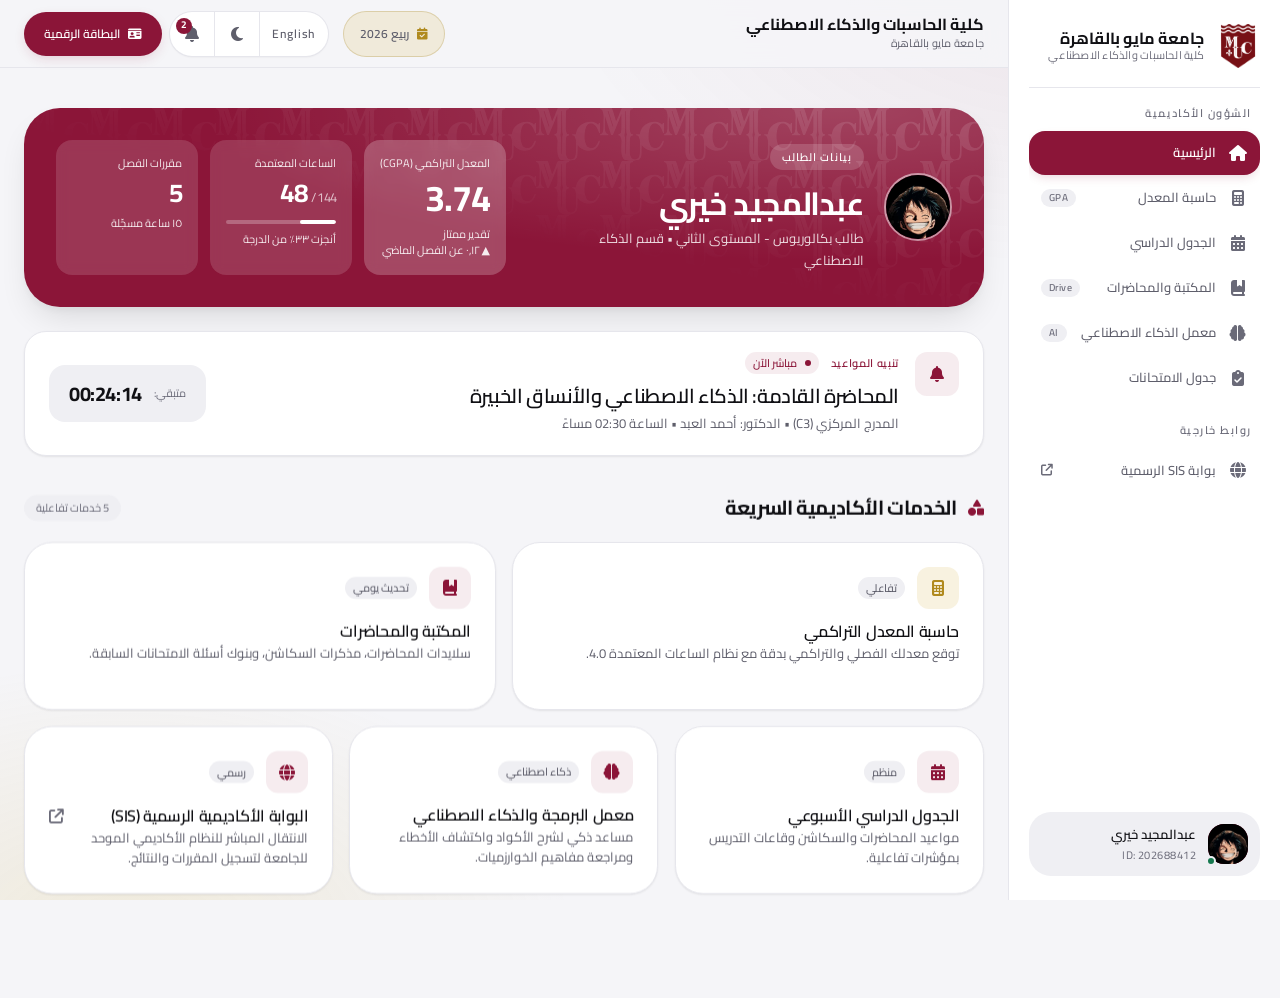
==== commit a14d54ab: "Integrate Telegram Web App SDK initialization Added initialization script for Telegram Web App." ====
--- a/index.html
+++ b/index.html
@@ -18,7 +18,14 @@
 
     <!-- Telegram Mini App SDK (must load before assets/js/telegram.js) -->
     <script src="https://telegram.org/js/telegram-web-app.js"></script>
-
+<!-- Telegram Mini App SDK (must load before assets/js/telegram.js) -->
+    <script src="https://telegram.org/js/telegram-web-app.js"></script>
+    <script>
+        if (window.Telegram && window.Telegram.WebApp) {
+            window.Telegram.WebApp.ready();
+            window.Telegram.WebApp.expand();
+        }
+    </script>
     <!-- FontAwesome 6 Icons -->
     <link rel="stylesheet" href="https://cdnjs.cloudflare.com/ajax/libs/font-awesome/6.4.2/css/all.min.css">
 
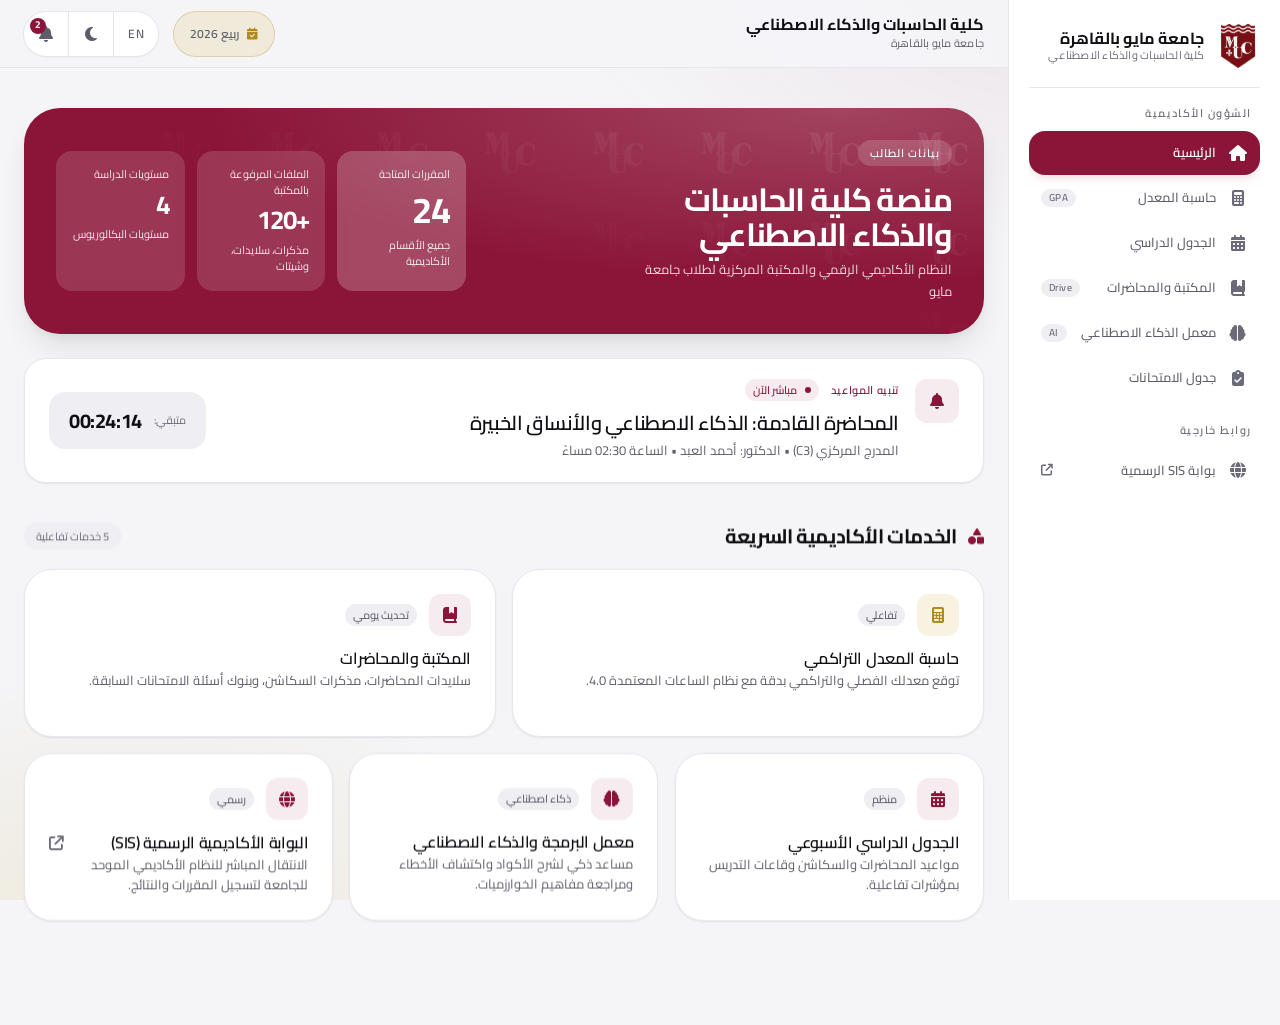
==== commit c50a4a68: "Clean up comments and remove student ID card section Removed unnecessary comments and sections relat" ====
--- a/index.html
+++ b/index.html
@@ -9,16 +9,12 @@
     <!-- Favicon -->
     <link rel="icon" type="image/png" href="assets/images/logo.png">
 
-    <!-- الطباعة: Cairo — خط عربي متغيّر (200–1000)
-         يُستعمل للعناوين والنص والأرقام معاً: عائلة واحدة بأوزان متعدّدة
-         تعطي تسلسلاً واضحاً دون تنافر بين خطّين. -->
+    <!-- الطباعة: Cairo — خط عربي متغيّر (200–1000) -->
     <link rel="preconnect" href="https://fonts.googleapis.com">
     <link rel="preconnect" href="https://fonts.gstatic.com" crossorigin>
     <link href="https://fonts.googleapis.com/css2?family=Cairo:wght@300;400;500;600;700;800;900&display=swap" rel="stylesheet">
 
-    <!-- Telegram Mini App SDK (must load before assets/js/telegram.js) -->
-    <script src="https://telegram.org/js/telegram-web-app.js"></script>
-<!-- Telegram Mini App SDK (must load before assets/js/telegram.js) -->
+    <!-- Telegram Mini App SDK -->
     <script src="https://telegram.org/js/telegram-web-app.js"></script>
     <script>
         if (window.Telegram && window.Telegram.WebApp) {
@@ -37,7 +33,6 @@
 <body>
 
     <!-- ==================== SKIP LINK ==================== -->
-    <!-- أول ما يصله التركيز: يقفز فوق التنقل مباشرة إلى المحتوى -->
     <a href="#main-content" class="skip-link" data-i18n="skip_to_content">تخطي إلى المحتوى الرئيسي</a>
 
     <!-- ==================== AMBIENT BACKGROUND GLOWS ==================== -->
@@ -52,7 +47,7 @@
         <!-- ==================== SIDE PANEL (SIDEBAR) ==================== -->
         <aside id="sidebar" role="navigation" aria-label="Main Navigation">
 
-            <!-- إغلاق الدرج: يظهر على الشاشات الصغيرة فقط -->
+            <!-- إغلاق الدرج -->
             <button id="drawer-close-btn" class="drawer-close-btn" type="button"
                     aria-label="إغلاق القائمة | Close navigation menu">
                 <i class="fa-solid fa-xmark" aria-hidden="true"></i>
@@ -126,7 +121,7 @@
                 </nav>
             </div>
 
-            <!-- Collapse handle: floats on the panel's inner edge, vertically centred -->
+            <!-- Collapse handle -->
             <button id="sidebar-toggle" class="sidebar-toggle-btn"
                     type="button"
                     aria-expanded="true"
@@ -136,23 +131,7 @@
                 <span class="sr-only" data-i18n="toggle_sidebar">طي القائمة الجانبية</span>
             </button>
 
-            <!-- Bottom: Student Quick ID Card Trigger -->
-            <!-- عرض هوية فقط، لا مدخل ثانٍ للبطاقة.
-                 المدخل الوحيد هو زر الشريط العلوي: البطاقة تُستعمل عند
-                 بوابات الحرم، فيجب أن تُفتح بضغطة واحدة دون فتح الدرج. -->
-            <div class="sidebar-student-card">
-                <div class="student-avatar-wrap">
-                    <div class="student-avatar">
-                        <img src="assets/images/profile.jpeg" alt=""
-                             class="student-avatar-img" loading="lazy" decoding="async">
-                    </div>
-                    <span class="student-online-dot"></span>
-                </div>
-                <div class="student-preview-info">
-                    <div class="student-preview-name" data-i18n="student_name">عبدالمجيد خيري</div>
-                    <div class="student-preview-id">ID: 202688412</div>
-                </div>
-            </div>
+            <!-- تم إزالة قسم الملف الشخصي الخاص بالطالب من هنا بنجاح -->
 
         </aside>
 
@@ -164,7 +143,6 @@
                 
                 <!-- Start / Left -->
                 <div class="topbar-start">
-                    <!-- فتح القائمة الجانبية كدرج على الشاشات الصغيرة -->
                     <button id="mobile-menu-btn" class="mobile-nav-toggle" type="button"
                             aria-expanded="false" aria-controls="sidebar"
                             aria-label="فتح قائمة التنقل | Open navigation menu">
@@ -173,7 +151,6 @@
                         </span>
                     </button>
 
-                    <!-- Mobile Logo (shown only on mobile) -->
                     <a href="#home" class="topbar-mobile-logo" onclick="switchTab('home'); return false;" title="MUC">
                         <img src="assets/images/logo.png" alt="MUC Logo" class="topbar-logo-img">
                     </a>
@@ -195,13 +172,7 @@
                 <!-- End / Right Actions -->
                 <div class="topbar-end">
 
-                    <!-- أدوات مساعدة مجمّعة في كتلة واحدة:
-                         ثلاثة أزرار منفصلة كانت تتنافس بصرياً مع الإجراء
-                         الأساسي. تجميعها يجعل التسلسل واضحاً: مجموعة
-                         أدوات صامتة + زر أساسي واحد. -->
                     <div class="utility-cluster">
-
-                        <!-- اللغة: يعرض اللغة التي سينتقل إليها -->
                         <button id="lang-toggle-btn" class="utility-btn" type="button"
                                 onclick="toggleLanguage()"
                                 aria-label="التبديل إلى الإنجليزية | Switch to English">
@@ -210,7 +181,6 @@
 
                         <span class="utility-divider" aria-hidden="true"></span>
 
-                        <!-- المظهر: زر ثنائي الحالة، والحالة تُعلن لا تُستنتج -->
                         <button id="theme-toggle-btn" class="utility-btn" type="button"
                                 onclick="toggleTheme()"
                                 aria-pressed="false"
@@ -220,7 +190,6 @@
 
                         <span class="utility-divider" aria-hidden="true"></span>
 
-                        <!-- التنبيهات: تفتح لوحة فعلية بدل رسالة عابرة -->
                         <button id="notif-btn" class="utility-btn" type="button"
                                 aria-haspopup="true" aria-expanded="false"
                                 aria-controls="notif-panel"
@@ -230,12 +199,7 @@
                         </button>
                     </div>
 
-                    <!-- Digital ID Modal Trigger -->
-                    <button class="btn-student-card" onclick="openStudentCardModal()"
-                            type="button" title="View Digital Student ID">
-                        <i class="fa-solid fa-id-card" aria-hidden="true"></i>
-                        <span data-i18n="digital_id">البطاقة الرقمية</span>
-                    </button>
+                    <!-- تم إزالة زر البطاقة الرقمية من هنا بنجاح -->
                 </div>
 
                 <!-- لوحة التنبيهات -->
@@ -280,51 +244,42 @@
                      ------------------------------------------------------------- -->
                 <section id="tab-home" class="tab-content active">
 
-                    <!-- Hero: Student Record Summary -->
+                    <!-- Hero: General Portal Overview -->
                     <div class="hero-banner">
                         <div class="hero-glow-orb"></div>
                         <div class="hero-content">
 
                             <div class="hero-identity">
-                                <img src="assets/images/profile.jpeg" alt=""
-                                     class="hero-avatar" decoding="async">
                                 <div>
                                     <div class="hero-welcome-tag">
-                                        <span data-i18n="hero_welcome_back">بيانات الطالب</span>
+                                        <span data-i18n="hero_welcome_back">بوابة الخدمات العامة</span>
                                     </div>
-                                    <h1 class="hero-title" data-i18n="student_name">عبدالمجيد خيري</h1>
-                                    <p class="hero-subtitle" data-i18n="hero_student_sub">طالب بكالوريوس - المستوى الثاني • قسم الذكاء الاصطناعي</p>
-                                </div>
-                            </div>
-
-                            <!-- الأرقام مع سياقها: رقم مجرّد لا يخبر الطالب بموقعه -->
+                                    <h1 class="hero-title">منصة كلية الحاسبات والذكاء الاصطناعي</h1>
+                                    <p class="hero-subtitle">النظام الأكاديمي الرقمي والمكتبة المركزية لطلاب جامعة مايو</p>
+                                </div>
+                            </div>
+
+                            <!-- إحصائيات عامة للموقع بدلاً من بيانات شخصية محددة -->
                             <div class="hero-stats-grid">
 
                                 <div class="hero-stat-card hero-stat-primary">
-                                    <span class="stat-label" data-i18n="stat_gpa_label">المعدل التراكمي (CGPA)</span>
-                                    <span id="hero-stat-gpa" class="stat-num gold">3.62</span>
+                                    <span class="stat-label">المقررات المتاحة</span>
+                                    <span class="stat-num gold">24</span>
                                     <span class="stat-meta">
-                                        <span data-i18n="stat_gpa_standing">تقدير ممتاز</span>
-                                        <span class="stat-trend" data-i18n="stat_gpa_trend">▲ ٠٫١٢ عن الفصل الماضي</span>
+                                        <span>جميع الأقسام الأكاديمية</span>
                                     </span>
                                 </div>
 
                                 <div class="hero-stat-card">
-                                    <span class="stat-label" data-i18n="stat_hours_label">الساعات المعتمدة</span>
-                                    <span class="stat-num"><bdi>48</bdi><span class="stat-of"><bdi>/ 144</bdi></span></span>
-                                    <!-- التقدّم نحو التخرّج: أهم سياق غاب عن الرقم -->
-                                    <div class="stat-progress" role="progressbar"
-                                         aria-valuenow="33" aria-valuemin="0" aria-valuemax="100"
-                                         aria-label="التقدّم نحو التخرّج | Progress toward degree">
-                                        <span style="width: 33%"></span>
-                                    </div>
-                                    <span class="stat-meta" data-i18n="stat_hours_meta">أنجزت ٣٣٪ من الدرجة</span>
+                                    <span class="stat-label">الملفات المرفوعة بالمكتبة</span>
+                                    <span class="stat-num">120+</span>
+                                    <span class="stat-meta">مذكرات، سلايدات، وشيتات</span>
                                 </div>
 
                                 <div class="hero-stat-card">
-                                    <span class="stat-label" data-i18n="stat_courses_label">مقررات الفصل</span>
-                                    <span class="stat-num">5</span>
-                                    <span class="stat-meta" data-i18n="stat_courses_meta">١٥ ساعة مسجّلة</span>
+                                    <span class="stat-label">مستويات الدراسة</span>
+                                    <span class="stat-num">4</span>
+                                    <span class="stat-meta">مستويات البكالوريوس</span>
                                 </div>
                             </div>
                         </div>
@@ -367,7 +322,6 @@
                     <div class="services-grid">
                         
                         <!-- Card 1: GPA Predictor -->
-                        <!-- رابط لا div: يصله التركيز ويعمل بمفتاح Enter دون شيفرة إضافية -->
                         <a href="#gpa" data-tab="gpa" class="glass-panel-interactive service-card service-purple">
                             <div class="service-card-top">
                                 <div class="service-icon-wrap">
@@ -449,7 +403,6 @@
                      ------------------------------------------------------------- -->
                 <section id="tab-gpa" class="tab-content">
                     
-                    <!-- Top Heading -->
                     <div class="page-header">
                         <h2 data-i18n="gpa_title">حاسبة المعدل التراكمي (GPA Predictor)</h2>
                         <p data-i18n="gpa_subtitle">أدخل درجات موادك الحالية لحساب GPA المتوقع بنظام 4.0</p>
@@ -457,13 +410,10 @@
 
                     <div class="gpa-card-layout">
                         
-                        <!-- Left: Circular Gauge Card -->
                         <div class="glass-panel gpa-gauge-card">
                             <span data-i18n="gpa_semester_label">المعدل الفصلي المتوقع</span>
 
                             <div class="gpa-ring-wrapper">
-                                <!-- بلا تدرّج: الحلقة تُلوَّن بلون العلامة من الورقة،
-                                     فتتبع الوضع الفاتح والداكن تلقائياً. -->
                                 <svg class="gpa-ring-svg" viewBox="0 0 170 170" aria-hidden="true">
                                     <circle class="gpa-ring-bg" cx="85" cy="85" r="72" />
                                     <circle id="gpa-ring-fill" class="gpa-ring-fill" cx="85" cy="85" r="72" />
@@ -490,7 +440,6 @@
                             </div>
                         </div>
 
-                        <!-- Right: Course Rows Table Panel -->
                         <div class="glass-panel gpa-form-panel">
                             
                             <div class="gpa-row-header">
@@ -500,12 +449,9 @@
                                 <span style="text-align: center;" data-i18n="gpa_th_action">حذف</span>
                             </div>
 
-                            <!-- Dynamic List -->
                             <div id="gpa-courses-list" style="display: flex; flex-direction: column; gap: 0.65rem;">
-                                <!-- Rendered dynamically by gpa.js -->
-                            </div>
-
-                            <!-- Controls -->
+                            </div>
+
                             <div class="gpa-controls-bar">
                                 <button type="button" class="btn-secondary" onclick="addCourseRow()">
                                     <i class="fa-solid fa-plus-circle text-muc-bright-red"></i>
@@ -534,7 +480,6 @@
                         <p data-i18n="sched_subtitle">عرض القاعات ومواعيد المحاضرات والسكاشن حسب اليوم</p>
                     </div>
 
-                    <!-- Day Navigation Pills -->
                     <div class="schedule-days-nav">
                         <button class="day-tab-btn active" data-day="all">الكل (All Days)</button>
                         <button class="day-tab-btn" data-day="sun" data-i18n="day_sun">الأحد</button>
@@ -544,10 +489,8 @@
                         <button class="day-tab-btn" data-day="thu" data-i18n="day_thu">الخميس</button>
                     </div>
 
-                    <!-- Schedule Items List -->
                     <div class="schedule-list">
                         
-                        <!-- Item 1: Sun Lecture -->
                         <div class="glass-panel schedule-item-card session-lecture" data-day="sun">
                             <div>
                                 <h3 class="schedule-course-title">تراكيب البيانات والمصفوفات (Data Structures)</h3>
@@ -569,7 +512,6 @@
                             <span class="session-type-badge session-lecture" data-i18n="badge_lecture">محاضرة نظرية</span>
                         </div>
 
-                        <!-- Item 2: Mon Lab -->
                         <div class="glass-panel schedule-item-card session-lab" data-day="mon">
                             <div>
                                 <h3 class="schedule-course-title">معمل البرمجة الكائنية المتقدمة (OOP Lab)</h3>
@@ -591,7 +533,6 @@
                             <span class="session-type-badge session-lab" data-i18n="badge_lab">سكشن عملي</span>
                         </div>
 
-                        <!-- Item 3: Tue Lecture -->
                         <div class="glass-panel schedule-item-card session-lecture" data-day="tue">
                             <div>
                                 <h3 class="schedule-course-title">الذكاء الاصطناعي والأنساق الخبيرة (AI & Expert Systems)</h3>
@@ -613,7 +554,6 @@
                             <span class="session-type-badge session-lecture" data-i18n="badge_lecture">محاضرة نظرية</span>
                         </div>
 
-                        <!-- Item 4: Wed Tutorial -->
                         <div class="glass-panel schedule-item-card session-tutorial" data-day="wed">
                             <div>
                                 <h3 class="schedule-course-title">رياضيات متقطعة ونظرية المخططات (Discrete Math)</h3>
@@ -649,7 +589,6 @@
                         <p data-i18n="lib_subtitle">تصفح محاضراتك وسكاشنك وامتحانات السنين السابقة</p>
                     </div>
 
-                    <!-- Search & Level Filter -->
                     <div class="library-filter-bar">
                         <div class="search-input-wrap">
                             <i class="fa-solid fa-magnifying-glass"></i>
@@ -669,10 +608,8 @@
                         </select>
                     </div>
 
-                    <!-- Resource Cards Grid -->
                     <div class="library-grid">
                         
-                        <!-- Doc 1 -->
                         <div class="glass-panel resource-card" data-level="level-2">
                             <div class="resource-left">
                                 <div class="resource-icon pdf">
@@ -689,7 +626,6 @@
                             </button>
                         </div>
 
-                        <!-- Doc 2 -->
                         <div class="glass-panel resource-card" data-level="level-2">
                             <div class="resource-left">
                                 <div class="resource-icon pptx">
@@ -706,7 +642,6 @@
                             </button>
                         </div>
 
-                        <!-- Doc 3 -->
                         <div class="glass-panel resource-card" data-level="level-2">
                             <div class="resource-left">
                                 <div class="resource-icon code">
@@ -723,7 +658,6 @@
                             </button>
                         </div>
 
-                        <!-- Doc 4 -->
                         <div class="glass-panel resource-card" data-level="level-2">
                             <div class="resource-left">
                                 <div class="resource-icon pdf">
@@ -759,7 +693,6 @@
                         </div>
                     </div>
 
-                    <!-- Prompt Suggestion Chips -->
                     <div class="ai-chips-row">
                         <button class="ai-prompt-chip" data-prompt="اشرح لي خوارزمية Merge Sort بلغة C++ مع توضيح التعقيد الزمني." data-i18n="ai_chip_explain">شرح خوارزميات الترتيب في C++</button>
                         <button class="ai-prompt-chip" data-prompt="ما هو الفرق العملي بين Overriding و Overloading في البرمجة كائنية التوجه؟" data-i18n="ai_chip_oop">مفاهيم تعدد الأشكال Polymorphism</button>
@@ -767,7 +700,6 @@
                         <button class="ai-prompt-chip" data-prompt="كودي يخرج خطأ Segmentation fault عند استخدام المؤشرات Pointers، كيف أتتبعه؟" data-i18n="ai_chip_debug">اكتشاف أخطاء Segmentation Fault</button>
                     </div>
 
-                    <!-- Code Editor Box -->
                     <div class="glass-panel" style="padding: 1.5rem;">
                         <textarea id="ai-code-editor" class="code-editor-box"
                                   placeholder="ألصق كود C++ أو Python أو اسأل أي سؤال أكاديمي هنا..."
@@ -781,7 +713,6 @@
                             </button>
                         </div>
 
-                        <!-- Output Box -->
                         <div id="ai-output-box" class="ai-output-box" role="status" aria-live="polite"></div>
                     </div>
 
@@ -815,7 +746,7 @@
                                     <td class="cell-title">تراكيب البيانات (Data Structures)</td>
                                     <td>15 مايو 2026 • 10:00 ص</td>
                                     <td>مدرج C1 (لجنة 4)</td>
-                                    <td class="cell-num">240812</td>
+                                    <td class="cell-num">عام</td>
                                     <td><span class="status-pill status-confirmed">مؤكد</span></td>
                                 </tr>
                                 <tr>
@@ -823,7 +754,7 @@
                                     <td class="cell-title">ذكاء اصطناعي وأنساق خبيرة</td>
                                     <td>18 مايو 2026 • 12:30 م</td>
                                     <td>مدرج B2 (لجنة 2)</td>
-                                    <td class="cell-num">240812</td>
+                                    <td class="cell-num">عام</td>
                                     <td><span class="status-pill status-confirmed">مؤكد</span></td>
                                 </tr>
                                 <tr>
@@ -831,7 +762,7 @@
                                     <td class="cell-title">رياضيات متقطعة ونظرية الرسوم</td>
                                     <td>22 مايو 2026 • 10:00 ص</td>
                                     <td>مدرج A3 (لجنة 7)</td>
-                                    <td class="cell-num">240812</td>
+                                    <td class="cell-num">عام</td>
                                     <td><span class="status-pill status-confirmed">مؤكد</span></td>
                                 </tr>
                             </tbody>
@@ -846,108 +777,9 @@
 
     </div>
 
-    <!-- ==================== DIGITAL STUDENT ID CARD MODAL (3D FLIP) ==================== -->
-    <div id="student-card-modal" class="modal-backdrop" role="dialog" aria-modal="true"
-         aria-labelledby="id-modal-heading">
-        <div class="modal-dialog">
-
-            <!-- اسم منطوق للحوار: aria-modal وحده لا يخبر قارئ الشاشة بما فُتح -->
-            <h2 id="id-modal-heading" class="sr-only" data-i18n="id_modal_title">
-                بطاقة الطالب الرقمية
-            </h2>
-
-            <button class="modal-close-btn" onclick="closeStudentCardModal()"
-                    type="button" title="Close ID Card"
-                    aria-label="إغلاق البطاقة | Close ID card">
-                <i class="fa-solid fa-xmark" aria-hidden="true"></i>
-            </button>
-
-            <!-- 3D Perspective Card -->
-            <!-- زر لا div: القلب كان متاحاً للفأرة فقط -->
-            <button id="id-card-flip" class="id-card-perspective" type="button"
-                    aria-pressed="false"
-                    aria-label="اقلب البطاقة لعرض رمز الدخول | Flip card to show access code">
-                <div id="id-card-inner" class="id-card-inner">
-                    
-                    <!-- ================= FRONT SIDE ================= -->
-                    <div class="id-card-face id-card-front">
-                        <!-- Header -->
-                        <div class="id-header-row">
-                            <img src="assets/images/logo.png" alt="MUC Logo" class="id-crest-logo">
-                            <div class="id-univ-text">
-                                <div class="id-univ-title" data-i18n="id_modal_title">جامعة مايو بالقاهرة - MUC</div>
-                                <div class="id-univ-badge-name" data-i18n="id_badge_subtitle">بطاقة الطالب الرقمية الموحدة</div>
-                            </div>
-                        </div>
-
-                        <!-- Student Photo & Credentials -->
-                        <div class="id-student-center">
-                            <div class="id-avatar-frame">
-                                <div class="id-avatar-inner">
-                                    <img src="assets/images/profile.jpeg" alt=""
-                                         class="id-avatar-img" decoding="async">
-                                </div>
-                            </div>
-                            <div class="id-student-name" data-i18n="student_name">عبدالمجيد خيري</div>
-                            <div class="id-student-faculty" data-i18n="id_student_major">كلية الحاسبات والذكاء الاصطناعي</div>
-                            <div class="id-student-num">ID: 202688412</div>
-                        </div>
-
-                        <!-- Footer -->
-                        <div class="id-footer-row">
-                            <span data-i18n="id_academic_year">العام الأكاديمي: 2025/2026</span>
-                            <span class="id-status-active">
-                                <i class="fa-solid fa-shield-halved"></i>
-                                <span data-i18n="id_status_active">بطاقة نشطة وموثقة</span>
-                            </span>
-                        </div>
-                    </div>
-
-                    <!-- ================= BACK SIDE (GATE PASS QR) ================= -->
-                    <div class="id-card-face id-card-back">
-                        <!-- Header (Matching front face) -->
-                        <div class="id-header-row">
-                            <img src="assets/images/logo.png" alt="MUC Logo" class="id-crest-logo">
-                            <div class="id-univ-text">
-                                <div class="id-univ-title" data-i18n="id_modal_title">جامعة مايو بالقاهرة - MUC</div>
-                                <div class="id-univ-badge-name" data-i18n="id_back_title">رمز الدخول الإلكتروني للحرم الجامعي</div>
-                            </div>
-                        </div>
-                        
-                        <!-- QR Code & Access Pass -->
-                        <div class="id-student-center">
-                            <div class="id-qr-box">
-                                <i class="fa-solid fa-qrcode"></i>
-                            </div>
-                            <div class="id-barcode-mock" style="margin-top: 0.65rem;">||| | ||||| |||| | |||||||| | |||</div>
-                            <div class="id-student-num" style="font-size: 0.82rem;">202688412 • CAMPUS PASS</div>
-                        </div>
-
-                        <!-- Footer (Matching front face) -->
-                        <div class="id-footer-row">
-                            <span data-i18n="id_scan_hint">امسح الرمز عند البوابات الإلكترونية والمكتبة</span>
-                            <span class="id-status-active">
-                                <i class="fa-solid fa-circle-check"></i>
-                                <span>Verified</span>
-                            </span>
-                        </div>
-                    </div>
-
-                </div>
-            </button>
-
-            <!-- Hint text -->
-            <div class="id-flip-hint">
-                <i class="fa-solid fa-rotate text-muc-gold" aria-hidden="true"></i>
-                <span data-i18n="id_flip_prompt">اضغط على البطاقة لقلبها (3D)</span>
-            </div>
-
-        </div>
-    </div>
+    <!-- تم إزالة نافذة بطاقة الطالب الرقمية (Digital Student ID Modal) بالكامل لأن الموقع أصبح عاماً -->
 
     <!-- ==================== SCRIPTS ==================== -->
-    <!-- GSAP: يُحمَّل قبل motion.js. الحركة تحسين اختياري —
-         إن أخفق التحميل تُعرض الصفحة كاملة وساكنة. -->
     <script src="https://cdnjs.cloudflare.com/ajax/libs/gsap/3.12.5/gsap.min.js" defer></script>
 
     <script src="assets/js/telegram.js"></script>
--- a/assets/css/style.css
+++ b/assets/css/style.css
@@ -1013,22 +1013,32 @@
 @media (max-width: 768px) {
     .topbar-mobile-logo { display: flex; }
     .academic-term-chip { display: none; }
+
+    /* الزر يصير أيقونة فقط: دائرة 44×44 تماماً كأزرار المجموعة
+       المجاورة. كان 38×44 — كبسولة مضغوطة تكسر انتظام الصف. */
     .btn-student-card span { display: none; }
-    .btn-student-card { padding-inline: var(--space-3); }
+    .btn-student-card {
+        width: var(--tap-min);
+        padding-inline: 0;
+        flex-shrink: 0;
+    }
+
     #topbar { padding-inline: var(--space-4); }
     #main-content { padding: var(--space-6) var(--space-4) var(--space-10); }
 }
 
+@media (max-width: 640px) {
+    /* اسم الكلية يحتاج 224px ولا يجد إلا 41px، فيُقصّ إلى حروف مبتورة
+       لا تُقرأ. الشعار يحمل الهوية نفسها في 44px، فنُبقيه ونُسقط النص
+       بدل أن نعرض بقايا كلمة. */
+    .topbar-title-block { display: none; }
+}
+
 @media (max-width: 560px) {
-    .lang-label { display: none; }
+    /* لا نُخفي .lang-label هنا:
+       الزر صار نصياً بحتاً بعد إعادة بناء الشريط (لا أيقونة بداخله)،
+       فإخفاء النص كان يتركه فارغاً تماماً — زر بلا أي محتوى مرئي. */
     .utility-btn { padding-inline: var(--space-2); }
-    .topbar-faculty-subtitle { display: none; }
-    .topbar-faculty-title {
-        font-size: var(--text-base);
-        white-space: nowrap;
-        overflow: hidden;
-        text-overflow: ellipsis;
-    }
 }
 
 /* ==========================================================================
--- a/assets/css/components.css
+++ b/assets/css/components.css
@@ -67,16 +67,19 @@
     box-shadow: var(--shadow-lg);
 }
 /* طبقتان فوق العنّابي:
-   ::before نمط هندسي إسلامي متكرّر — هوية ثقافية بتنفيذ حديث
+   ::before علامة MUC متكرّرة — توقيع العلامة على السطح
    ::after  توهّج قطري يمنع الكتلة المصمتة من أن تبدو مسطّحة */
 .hero-banner::before {
     content: "";
     position: absolute;
     inset: 0;
-    background-image: url("../images/pattern-geometric.svg");
-    background-size: 64px;
+    /* بلاطة مولّدة من شعار MUC بهامش حولها.
+       الملف الأصلي إطاره ملتصق بالحروف، فتكراره مباشرةً كان يرصّ
+       الأحرف ويقصّها عند الحدود. */
+    background-image: url("../images/pattern-monogram.svg");
+    background-size: 108px;
     background-repeat: repeat;
-    opacity: 0.13;
+    opacity: 0.1;
     pointer-events: none;
     /* يتلاشى مبكراً في اتجاه القراءة فلا يمرّ خلف الاسم ولا الأرقام */
     mask-image: linear-gradient(to bottom left, #000 0%, transparent 58%);
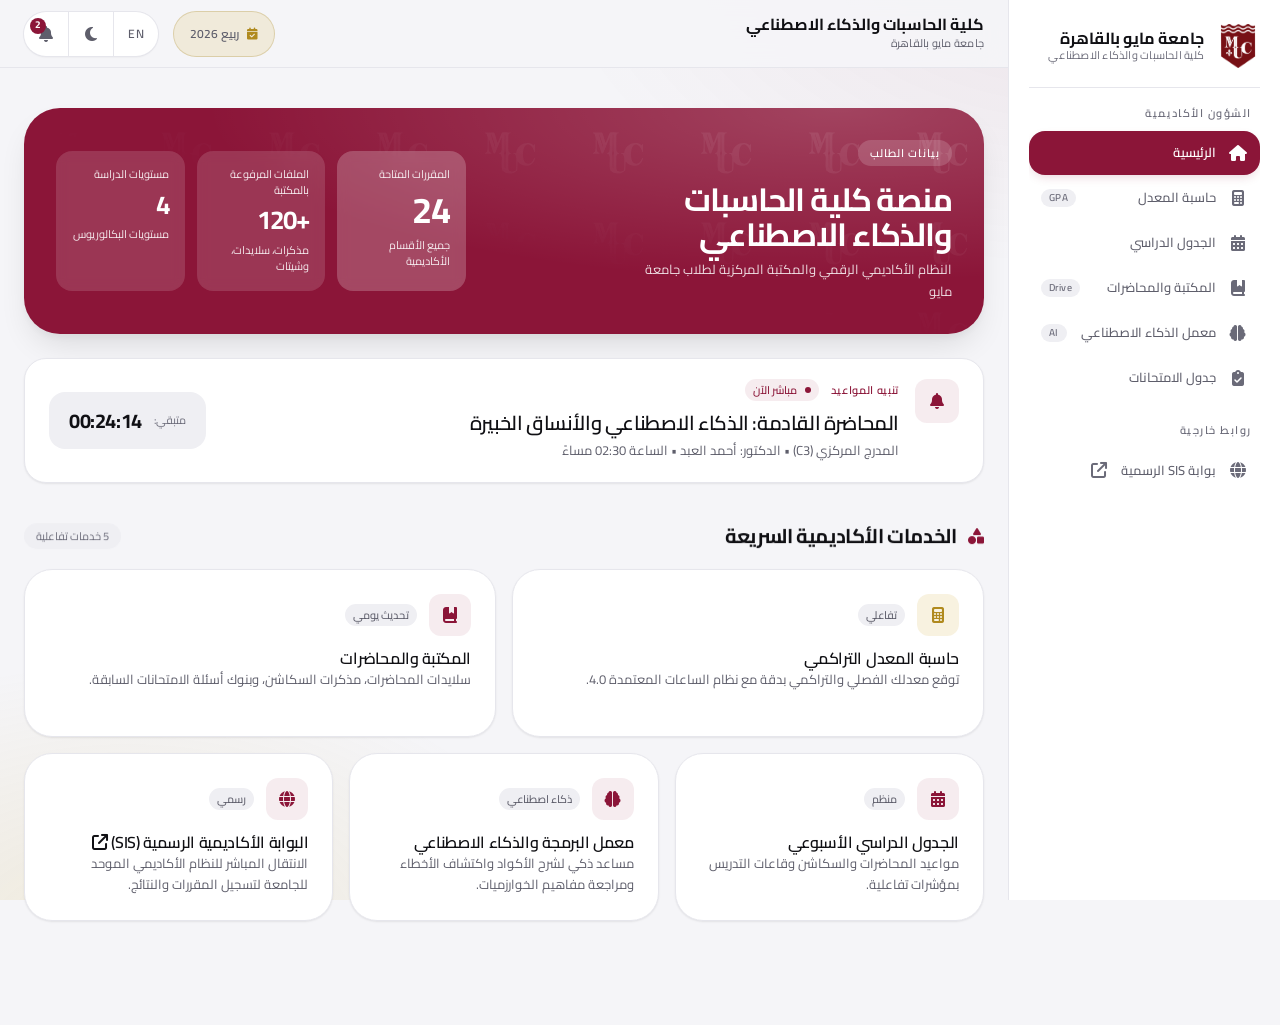
==== commit 00e207fd: "Update app logic" ====
--- a/index.html
+++ b/index.html
@@ -116,7 +116,7 @@
                     <a href="https://www.muc.edu.eg/ar" target="_blank" rel="noopener noreferrer" class="nav-link" title="بوابة SIS الرسمية">
                         <i class="fa-solid fa-globe"></i>
                         <span class="nav-text" data-i18n="nav_sis_portal">بوابة SIS الرسمية</span>
-                        <i class="fa-solid fa-arrow-up-right-from-square nav-external-icon" style="font-size: 0.75rem; margin-inline-start: auto; width: auto;"></i>
+                        <i class="fa-solid fa-arrow-up-right-from-square nav-external-icon"></i>
                     </a>
                 </nav>
             </div>
@@ -254,8 +254,8 @@
                                     <div class="hero-welcome-tag">
                                         <span data-i18n="hero_welcome_back">بوابة الخدمات العامة</span>
                                     </div>
-                                    <h1 class="hero-title">منصة كلية الحاسبات والذكاء الاصطناعي</h1>
-                                    <p class="hero-subtitle">النظام الأكاديمي الرقمي والمكتبة المركزية لطلاب جامعة مايو</p>
+                                    <h1 class="hero-title" data-i18n="hero_portal_title">منصة كلية الحاسبات والذكاء الاصطناعي</h1>
+                                    <p class="hero-subtitle" data-i18n="hero_portal_sub">النظام الأكاديمي الرقمي والمكتبة المركزية لطلاب جامعة مايو</p>
                                 </div>
                             </div>
 
@@ -263,23 +263,23 @@
                             <div class="hero-stats-grid">
 
                                 <div class="hero-stat-card hero-stat-primary">
-                                    <span class="stat-label">المقررات المتاحة</span>
+                                    <span class="stat-label" data-i18n="stat_courses_avail">المقررات المتاحة</span>
                                     <span class="stat-num gold">24</span>
                                     <span class="stat-meta">
-                                        <span>جميع الأقسام الأكاديمية</span>
+                                        <span data-i18n="stat_courses_avail_meta">جميع الأقسام الأكاديمية</span>
                                     </span>
                                 </div>
 
                                 <div class="hero-stat-card">
-                                    <span class="stat-label">الملفات المرفوعة بالمكتبة</span>
+                                    <span class="stat-label" data-i18n="stat_files">الملفات المرفوعة بالمكتبة</span>
                                     <span class="stat-num">120+</span>
-                                    <span class="stat-meta">مذكرات، سلايدات، وشيتات</span>
+                                    <span class="stat-meta" data-i18n="stat_files_meta">مذكرات، سلايدات، وشيتات</span>
                                 </div>
 
                                 <div class="hero-stat-card">
-                                    <span class="stat-label">مستويات الدراسة</span>
+                                    <span class="stat-label" data-i18n="stat_levels">مستويات الدراسة</span>
                                     <span class="stat-num">4</span>
-                                    <span class="stat-meta">مستويات البكالوريوس</span>
+                                    <span class="stat-meta" data-i18n="stat_levels_meta">مستويات البكالوريوس</span>
                                 </div>
                             </div>
                         </div>
@@ -319,82 +319,8 @@
                     </div>
 
                     <!-- Services Cards Grid -->
-                    <div class="services-grid">
-                        
-                        <!-- Card 1: GPA Predictor -->
-                        <a href="#gpa" data-tab="gpa" class="glass-panel-interactive service-card service-purple">
-                            <div class="service-card-top">
-                                <div class="service-icon-wrap">
-                                    <i class="fa-solid fa-calculator" aria-hidden="true"></i>
-                                </div>
-                                <span class="service-tag" data-i18n="badge_interactive">تفاعلي</span>
-                            </div>
-                            <div>
-                                <h4 class="service-title" data-i18n="card_gpa_title">حاسبة المعدل التراكمي</h4>
-                                <p class="service-desc" data-i18n="card_gpa_desc">توقع معدلك الفصلي والتراكمي بدقة مع نظام الساعات المعتمدة 4.0.</p>
-                            </div>
-                        </a>
-
-                        <!-- Card 2: Digital Library -->
-                        <a href="#library" data-tab="library" class="glass-panel-interactive service-card service-blue">
-                            <div class="service-card-top">
-                                <div class="service-icon-wrap">
-                                    <i class="fa-solid fa-book-bookmark" aria-hidden="true"></i>
-                                </div>
-                                <span class="service-tag" data-i18n="badge_daily_update">تحديث يومي</span>
-                            </div>
-                            <div>
-                                <h4 class="service-title" data-i18n="card_library_title">المكتبة والمحاضرات</h4>
-                                <p class="service-desc" data-i18n="card_library_desc">سلايدات المحاضرات، مذكرات السكاشن، وبنوك أسئلة الامتحانات السابقة.</p>
-                            </div>
-                        </a>
-
-                        <!-- Card 3: Timetable -->
-                        <a href="#schedule" data-tab="schedule" class="glass-panel-interactive service-card service-amber">
-                            <div class="service-card-top">
-                                <div class="service-icon-wrap">
-                                    <i class="fa-solid fa-calendar-days" aria-hidden="true"></i>
-                                </div>
-                                <span class="service-tag" data-i18n="badge_organized">منظم</span>
-                            </div>
-                            <div>
-                                <h4 class="service-title" data-i18n="card_schedule_title">الجدول الدراسي الأسبوعي</h4>
-                                <p class="service-desc" data-i18n="card_schedule_desc">مواعيد المحاضرات والسكاشن وقاعات التدريس بمؤشرات تفاعلية.</p>
-                            </div>
-                        </a>
-
-                        <!-- Card 4: AI Lab -->
-                        <a href="#ai" data-tab="ai" class="glass-panel-interactive service-card service-emerald">
-                            <div class="service-card-top">
-                                <div class="service-icon-wrap">
-                                    <i class="fa-solid fa-brain" aria-hidden="true"></i>
-                                </div>
-                                <span class="service-tag" data-i18n="badge_ai_tag">ذكاء اصطناعي</span>
-                            </div>
-                            <div>
-                                <h4 class="service-title" data-i18n="card_ai_title">معمل البرمجة والذكاء الاصطناعي</h4>
-                                <p class="service-desc" data-i18n="card_ai_desc">مساعد ذكي لشرح الأكواد واكتشاف الأخطاء ومراجعة مفاهيم الخوارزميات.</p>
-                            </div>
-                        </a>
-
-                        <!-- Card 5: Official SIS Portal -->
-                        <a href="https://www.muc.edu.eg/ar" target="_blank" rel="noopener noreferrer" class="glass-panel-interactive service-card service-red">
-                            <div class="service-card-top">
-                                <div class="service-icon-wrap">
-                                    <i class="fa-solid fa-globe"></i>
-                                </div>
-                                <span class="service-tag" data-i18n="badge_official">رسمي</span>
-                            </div>
-                            <div>
-                                <div style="display: flex; align-items: center; justify-content: space-between;">
-                                    <h4 class="service-title" data-i18n="card_portal_title">البوابة الأكاديمية الرسمية (SIS)</h4>
-                                    <i class="fa-solid fa-arrow-up-right-from-square" style="font-size: 0.9rem; color: var(--text-muted);"></i>
-                                </div>
-                                <p class="service-desc" data-i18n="card_portal_desc">الانتقال المباشر للنظام الأكاديمي الموحد للجامعة لتسجيل المقررات والنتائج.</p>
-                            </div>
-                        </a>
-
-                    </div>
+                    <!-- تُبنى من assets/js/data.js عبر render.js -->
+                    <div class="services-grid"></div>
 
                 </section>
 
@@ -481,101 +407,16 @@
                     </div>
 
                     <div class="schedule-days-nav">
-                        <button class="day-tab-btn active" data-day="all">الكل (All Days)</button>
-                        <button class="day-tab-btn" data-day="sun" data-i18n="day_sun">الأحد</button>
-                        <button class="day-tab-btn" data-day="mon" data-i18n="day_mon">الإثنين</button>
-                        <button class="day-tab-btn" data-day="tue" data-i18n="day_tue">الثلاثاء</button>
-                        <button class="day-tab-btn" data-day="wed" data-i18n="day_wed">الأربعاء</button>
-                        <button class="day-tab-btn" data-day="thu" data-i18n="day_thu">الخميس</button>
-                    </div>
-
-                    <div class="schedule-list">
-                        
-                        <div class="glass-panel schedule-item-card session-lecture" data-day="sun">
-                            <div>
-                                <h3 class="schedule-course-title">تراكيب البيانات والمصفوفات (Data Structures)</h3>
-                                <div class="schedule-meta-row">
-                                    <span class="schedule-meta-item">
-                                        <i class="fa-solid fa-clock text-muc-bright-red"></i>
-                                        <span>الأحد • 09:00 ص - 11:00 ص</span>
-                                    </span>
-                                    <span class="schedule-meta-item">
-                                        <i class="fa-solid fa-user-tie text-muc-gold"></i>
-                                        <span>د. مصطفى الشريف</span>
-                                    </span>
-                                    <span class="schedule-meta-item">
-                                        <i class="fa-solid fa-location-dot text-accent-blue"></i>
-                                        <span>المدرج المركزي B2</span>
-                                    </span>
-                                </div>
-                            </div>
-                            <span class="session-type-badge session-lecture" data-i18n="badge_lecture">محاضرة نظرية</span>
-                        </div>
-
-                        <div class="glass-panel schedule-item-card session-lab" data-day="mon">
-                            <div>
-                                <h3 class="schedule-course-title">معمل البرمجة الكائنية المتقدمة (OOP Lab)</h3>
-                                <div class="schedule-meta-row">
-                                    <span class="schedule-meta-item">
-                                        <i class="fa-solid fa-clock text-accent-emerald"></i>
-                                        <span>الإثنين • 11:30 ص - 01:30 م</span>
-                                    </span>
-                                    <span class="schedule-meta-item">
-                                        <i class="fa-solid fa-user-tie text-muc-gold"></i>
-                                        <span>م. سارة محمود</span>
-                                    </span>
-                                    <span class="schedule-meta-item">
-                                        <i class="fa-solid fa-desktop text-accent-cyan"></i>
-                                        <span>معمل الحاسب 4 (Computer Lab 4)</span>
-                                    </span>
-                                </div>
-                            </div>
-                            <span class="session-type-badge session-lab" data-i18n="badge_lab">سكشن عملي</span>
-                        </div>
-
-                        <div class="glass-panel schedule-item-card session-lecture" data-day="tue">
-                            <div>
-                                <h3 class="schedule-course-title">الذكاء الاصطناعي والأنساق الخبيرة (AI & Expert Systems)</h3>
-                                <div class="schedule-meta-row">
-                                    <span class="schedule-meta-item">
-                                        <i class="fa-solid fa-clock text-muc-bright-red"></i>
-                                        <span>الثلاثاء • 02:30 م - 04:30 م</span>
-                                    </span>
-                                    <span class="schedule-meta-item">
-                                        <i class="fa-solid fa-user-tie text-muc-gold"></i>
-                                        <span>د. أحمد العبد</span>
-                                    </span>
-                                    <span class="schedule-meta-item">
-                                        <i class="fa-solid fa-location-dot text-accent-blue"></i>
-                                        <span>قاعة المحاضرات C3</span>
-                                    </span>
-                                </div>
-                            </div>
-                            <span class="session-type-badge session-lecture" data-i18n="badge_lecture">محاضرة نظرية</span>
-                        </div>
-
-                        <div class="glass-panel schedule-item-card session-tutorial" data-day="wed">
-                            <div>
-                                <h3 class="schedule-course-title">رياضيات متقطعة ونظرية المخططات (Discrete Math)</h3>
-                                <div class="schedule-meta-row">
-                                    <span class="schedule-meta-item">
-                                        <i class="fa-solid fa-clock text-accent-amber"></i>
-                                        <span>الأربعاء • 10:00 ص - 12:00 م</span>
-                                    </span>
-                                    <span class="schedule-meta-item">
-                                        <i class="fa-solid fa-user-tie text-muc-gold"></i>
-                                        <span>د. كمال الشناوي</span>
-                                    </span>
-                                    <span class="schedule-meta-item">
-                                        <i class="fa-solid fa-location-dot text-accent-blue"></i>
-                                        <span>قاعة A1</span>
-                                    </span>
-                                </div>
-                            </div>
-                            <span class="session-type-badge session-tutorial" data-i18n="badge_tutorial">تمرين</span>
-                        </div>
-
-                    </div>
+                        <button class="day-tab-btn active" data-day="all" aria-pressed="true" data-i18n="day_all">كل الأيام</button>
+                        <button class="day-tab-btn" data-day="sun" aria-pressed="false" data-i18n="day_sun">الأحد</button>
+                        <button class="day-tab-btn" data-day="mon" aria-pressed="false" data-i18n="day_mon">الإثنين</button>
+                        <button class="day-tab-btn" data-day="tue" aria-pressed="false" data-i18n="day_tue">الثلاثاء</button>
+                        <button class="day-tab-btn" data-day="wed" aria-pressed="false" data-i18n="day_wed">الأربعاء</button>
+                        <button class="day-tab-btn" data-day="thu" aria-pressed="false" data-i18n="day_thu">الخميس</button>
+                    </div>
+
+                    <!-- تُبنى من assets/js/data.js عبر render.js -->
+                    <div class="schedule-list"></div>
 
                 </section>
 
@@ -608,73 +449,8 @@
                         </select>
                     </div>
 
-                    <div class="library-grid">
-                        
-                        <div class="glass-panel resource-card" data-level="level-2">
-                            <div class="resource-left">
-                                <div class="resource-icon pdf">
-                                    <i class="fa-solid fa-file-pdf"></i>
-                                </div>
-                                <div class="resource-info">
-                                    <div class="resource-title">ملخص خوارزميات الترتيب والبحث</div>
-                                    <div class="resource-meta">تراكيب البيانات • PDF • 4.2 MB</div>
-                                </div>
-                            </div>
-                            <button class="btn-download" onclick="triggerDownload('DataStructures_Algorithms.pdf')"
-                                    type="button" aria-label="تنزيل: ملخص خوارزميات الترتيب والبحث">
-                                <i class="fa-solid fa-download" aria-hidden="true"></i>
-                            </button>
-                        </div>
-
-                        <div class="glass-panel resource-card" data-level="level-2">
-                            <div class="resource-left">
-                                <div class="resource-icon pptx">
-                                    <i class="fa-solid fa-file-powerpoint"></i>
-                                </div>
-                                <div class="resource-info">
-                                    <div class="resource-title">سلايدات الشبكات العصبية (Lecture 4)</div>
-                                    <div class="resource-meta">ذكاء اصطناعي • PPTX • 12.8 MB</div>
-                                </div>
-                            </div>
-                            <button class="btn-download" onclick="triggerDownload('NeuralNetworks_Lec4.pptx')"
-                                    type="button" aria-label="تنزيل: سلايدات الشبكات العصبية">
-                                <i class="fa-solid fa-download" aria-hidden="true"></i>
-                            </button>
-                        </div>
-
-                        <div class="glass-panel resource-card" data-level="level-2">
-                            <div class="resource-left">
-                                <div class="resource-icon code">
-                                    <i class="fa-solid fa-code"></i>
-                                </div>
-                                <div class="resource-info">
-                                    <div class="resource-title">شيت تطبيقات الـ OOP والوراثة</div>
-                                    <div class="resource-meta">برمجة C++ • ZIP • 1.5 MB</div>
-                                </div>
-                            </div>
-                            <button class="btn-download" onclick="triggerDownload('OOP_Inheritance_Lab.zip')"
-                                    type="button" aria-label="تنزيل: شيت تطبيقات الـ OOP والوراثة">
-                                <i class="fa-solid fa-download" aria-hidden="true"></i>
-                            </button>
-                        </div>
-
-                        <div class="glass-panel resource-card" data-level="level-2">
-                            <div class="resource-left">
-                                <div class="resource-icon pdf">
-                                    <i class="fa-solid fa-file-lines"></i>
-                                </div>
-                                <div class="resource-info">
-                                    <div class="resource-title">امتحان نصفي 2025 مع نموذج الإجابة</div>
-                                    <div class="resource-meta">رياضيات متقطعة • PDF • 2.1 MB</div>
-                                </div>
-                            </div>
-                            <button class="btn-download" onclick="triggerDownload('DiscreteMath_Midterm2025.pdf')"
-                                    type="button" aria-label="تنزيل: امتحان نصفي 2025 مع نموذج الإجابة">
-                                <i class="fa-solid fa-download" aria-hidden="true"></i>
-                            </button>
-                        </div>
-
-                    </div>
+                    <!-- تُبنى من assets/js/data.js عبر render.js -->
+                    <div class="library-grid"></div>
 
                 </section>
 
@@ -736,36 +512,11 @@
                                     <th data-i18n="exam_col_course">اسم المقرر</th>
                                     <th data-i18n="exam_col_datetime">التاريخ والوقت</th>
                                     <th data-i18n="exam_col_hall">قاعة الامتحان</th>
-                                    <th data-i18n="exam_col_seat">رقم الجلوس</th>
                                     <th data-i18n="exam_col_status">الحالة</th>
                                 </tr>
                             </thead>
-                            <tbody>
-                                <tr>
-                                    <td class="cell-code">CS201</td>
-                                    <td class="cell-title">تراكيب البيانات (Data Structures)</td>
-                                    <td>15 مايو 2026 • 10:00 ص</td>
-                                    <td>مدرج C1 (لجنة 4)</td>
-                                    <td class="cell-num">عام</td>
-                                    <td><span class="status-pill status-confirmed">مؤكد</span></td>
-                                </tr>
-                                <tr>
-                                    <td class="cell-code">AI202</td>
-                                    <td class="cell-title">ذكاء اصطناعي وأنساق خبيرة</td>
-                                    <td>18 مايو 2026 • 12:30 م</td>
-                                    <td>مدرج B2 (لجنة 2)</td>
-                                    <td class="cell-num">عام</td>
-                                    <td><span class="status-pill status-confirmed">مؤكد</span></td>
-                                </tr>
-                                <tr>
-                                    <td class="cell-code">MATH204</td>
-                                    <td class="cell-title">رياضيات متقطعة ونظرية الرسوم</td>
-                                    <td>22 مايو 2026 • 10:00 ص</td>
-                                    <td>مدرج A3 (لجنة 7)</td>
-                                    <td class="cell-num">عام</td>
-                                    <td><span class="status-pill status-confirmed">مؤكد</span></td>
-                                </tr>
-                            </tbody>
+                            <!-- تُبنى من assets/js/data.js عبر render.js -->
+                            <tbody></tbody>
                         </table>
                     </div>
 
@@ -782,10 +533,13 @@
     <!-- ==================== SCRIPTS ==================== -->
     <script src="https://cdnjs.cloudflare.com/ajax/libs/gsap/3.12.5/gsap.min.js" defer></script>
 
+    <script src="assets/js/data.js"></script>
     <script src="assets/js/telegram.js"></script>
     <script src="assets/js/i18n.js"></script>
     <script src="assets/js/theme.js"></script>
     <script src="assets/js/gpa.js"></script>
+    <!-- بعد data.js وi18n.js، وقبل main.js كي يجد المحتوى جاهزاً -->
+    <script src="assets/js/render.js"></script>
     <script src="assets/js/main.js"></script>
     <script src="assets/js/motion.js" defer></script>
 
--- a/assets/css/style.css
+++ b/assets/css/style.css
@@ -585,57 +585,6 @@
 
 /* --- بطاقة الطالب أسفل الفهرس --- */
 /* عرض هوية ساكن: لا مؤشر يد ولا حالة مرور، فلا يوحي بأنه قابل للنقر */
-.sidebar-student-card {
-    width: 100%;
-    margin-top: var(--space-4);
-    padding: var(--space-3);
-    border-radius: var(--radius-lg);
-    background: var(--bg-sunken);
-    display: flex;
-    align-items: center;
-    gap: var(--space-3);
-}
-
-.student-avatar-wrap { position: relative; width: 40px; height: 40px; flex-shrink: 0; }
-.student-avatar {
-    width: 100%; height: 100%;
-    border-radius: var(--radius-md);
-    background: var(--accent);
-    overflow: hidden;
-    display: flex;
-    align-items: center;
-    justify-content: center;
-    overflow: hidden;
-}
-.student-avatar-img {
-    width: 100%; height: 100%;
-    object-fit: cover;
-    object-position: center 45%;
-    display: block;
-}
-.student-online-dot {
-    position: absolute;
-    bottom: -2px;
-    inset-inline-end: -2px;
-    width: 10px; height: 10px;
-    border-radius: 50%;
-    background: var(--state-success);
-    border: 2px solid var(--bg-sunken);
-}
-.student-preview-info { flex: 1; min-width: 0; }
-.student-preview-name {
-    font-size: var(--text-sm);
-    font-weight: var(--weight-semi);
-    color: var(--text-primary);
-    white-space: nowrap;
-    overflow: hidden;
-    text-overflow: ellipsis;
-}
-.student-preview-id {
-    font-size: var(--text-2xs);
-    color: var(--text-muted);
-    letter-spacing: 0.04em;
-}
 
 /* زر إغلاق الدرج — يظهر على الجوال فقط */
 .drawer-close-btn {
@@ -911,23 +860,6 @@
 .notif-time { font-size: var(--text-2xs); color: var(--text-muted); margin-top: 2px; display: block; }
 
 /* الإجراء الأساسي الوحيد في الشريط: كتلة عنّابية مصمتة */
-.btn-student-card {
-    display: inline-flex;
-    align-items: center;
-    justify-content: center;
-    gap: var(--space-2);
-    min-height: var(--tap-min);
-    padding-inline: var(--space-5);
-    border-radius: var(--radius-full);
-    background: var(--accent);
-    color: var(--on-accent);
-    font-size: var(--text-xs);
-    font-weight: var(--weight-semi);
-    box-shadow: 0 4px 14px -4px var(--accent-glow);
-    transition: background var(--transition-fast), transform var(--transition-spring);
-}
-.btn-student-card:hover { background: var(--accent-hover); transform: translateY(-2px); }
-.btn-student-card:active { transform: translateY(0) scale(0.97); }
 
 /* ==========================================================================
    حاوية المحتوى
@@ -1016,12 +948,6 @@
 
     /* الزر يصير أيقونة فقط: دائرة 44×44 تماماً كأزرار المجموعة
        المجاورة. كان 38×44 — كبسولة مضغوطة تكسر انتظام الصف. */
-    .btn-student-card span { display: none; }
-    .btn-student-card {
-        width: var(--tap-min);
-        padding-inline: 0;
-        flex-shrink: 0;
-    }
 
     #topbar { padding-inline: var(--space-4); }
     #main-content { padding: var(--space-6) var(--space-4) var(--space-10); }
--- a/assets/css/components.css
+++ b/assets/css/components.css
@@ -119,17 +119,7 @@
 
 /* هوية الطالب: صورته تجعل البطاقة تخصّه فعلاً لا أن تكون لوحة عامة */
 .hero-identity { display: flex; align-items: center; gap: var(--space-5); min-width: 0; }
-
-.hero-avatar {
-    width: 68px;
-    height: 68px;
-    border-radius: var(--radius-full);
-    object-fit: cover;
-    object-position: center 45%;
-    flex-shrink: 0;
-    border: 2px solid rgba(255, 255, 255, 0.5);
-}
-@media (max-width: 560px) { .hero-avatar { width: 48px; height: 48px; } }
+@media (max-width: 560px) { }
 
 .hero-welcome-tag {
     display: inline-flex;
@@ -233,12 +223,6 @@
 [dir="rtl"] .stat-num { text-align: right; }
 
 /* المقام: "من ١٤٤" يوضّح أن ٤٨ ليست رقماً مطلقاً */
-.stat-of {
-    font-size: var(--text-sm);
-    font-weight: var(--weight-normal);
-    opacity: 0.7;
-    margin-inline-start: var(--space-1);
-}
 
 .stat-meta {
     display: block;
@@ -248,22 +232,7 @@
     margin-top: var(--space-1);
 }
 
-.stat-trend { display: block; opacity: 1; }
-
 /* شريط التقدّم نحو التخرّج */
-.stat-progress {
-    height: 4px;
-    border-radius: var(--radius-full);
-    background: rgba(255, 255, 255, 0.25);
-    overflow: hidden;
-    margin-top: var(--space-2);
-}
-.stat-progress > span {
-    display: block;
-    height: 100%;
-    border-radius: inherit;
-    background: #FFFFFF;
-}
 
 /* البطاقة الأولى هي المحور: تُبرز بخلفية أوضح */
 .hero-stat-primary {
@@ -1073,186 +1042,9 @@
 /* --------------------------------------------------------------------------
    12. بطاقة الهوية الرقمية
    -------------------------------------------------------------------------- */
-.modal-backdrop {
-    display: none;
-    position: fixed;
-    inset: 0;
-    z-index: 90;
-    background: rgba(13, 13, 16, 0.7);
-    backdrop-filter: blur(8px);
-    -webkit-backdrop-filter: blur(8px);
-    align-items: center;
-    justify-content: center;
-    padding: var(--space-4);
-}
 .modal-backdrop.active { display: flex; animation: fadeIn 0.22s var(--ease-out); }
-
-.modal-dialog { position: relative; width: 100%; max-width: 400px; display: flex; flex-direction: column; align-items: center; }
-
-.modal-close-btn {
-    position: absolute;
-    top: -58px;
-    inset-inline-end: 0;
-    width: var(--tap-min);
-    height: var(--tap-min);
-    border-radius: var(--radius-full);
-    background: rgba(255, 255, 255, 0.14);
-    color: #FFFFFF;
-    display: flex;
-    align-items: center;
-    justify-content: center;
-    font-size: 1.1rem;
-    transition: background var(--transition-fast), transform var(--transition-spring);
-}
-.modal-close-btn:hover { background: var(--accent); transform: rotate(90deg); }
-
-button.id-card-perspective {
-    perspective: 1400px;
-    width: 100%;
-    display: block;
-    padding: 0;
-    border: none;
-    background: none;
-    font: inherit;
-    color: inherit;
-    -webkit-appearance: none;
-    appearance: none;
-    cursor: pointer;
-}
-button.id-card-perspective:focus-visible { outline: none; }
-button.id-card-perspective:focus-visible .id-card-inner {
-    outline: var(--focus-ring-width) solid var(--gold);
-    outline-offset: 4px;
-}
-
-.id-card-inner {
-    position: relative;
-    width: 100%;
-    height: 470px;
-    border-radius: var(--radius-2xl);
-    transform-style: preserve-3d;
-    transition: transform 0.8s var(--ease-in-out);
-    box-shadow: var(--shadow-overlay);
-}
 .id-card-inner.flipped { transform: rotateY(180deg); }
-
-.id-card-face {
-    position: absolute;
-    inset: 0;
-    border-radius: var(--radius-2xl);
-    backface-visibility: hidden;
-    -webkit-backface-visibility: hidden;
-    padding: var(--space-6);
-    display: flex;
-    flex-direction: column;
-    justify-content: space-between;
-    overflow: hidden;
-    background: linear-gradient(150deg, #8B1538 0%, #5A0B22 55%, #2E0611 100%);
-    color: #FFFFFF;
-}
 /* لمعة قطرية تعطي البطاقة حسّ المادة */
-.id-card-face::after {
-    content: "";
-    position: absolute;
-    inset: 0;
-    background: radial-gradient(90% 60% at 80% 0%, rgba(255, 255, 255, 0.16), transparent 60%);
-    pointer-events: none;
-}
-
-.id-header-row {
-    display: flex;
-    align-items: center;
-    justify-content: space-between;
-    gap: var(--space-3);
-    padding-bottom: var(--space-4);
-    border-bottom: 1px solid rgba(255, 255, 255, 0.18);
-    position: relative;
-    z-index: 1;
-}
-
-.id-crest-logo { height: 42px; width: auto; object-fit: contain; flex-shrink: 0; }
-.id-univ-text { text-align: end; min-width: 0; }
-.id-univ-title {
-    font-family: var(--font-display);
-    font-size: var(--text-base);
-    font-weight: var(--weight-semi);
-    color: #FFFFFF;
-    line-height: 1.3;
-}
-.id-univ-badge-name { font-size: var(--text-2xs); color: #E5C065; margin-top: 2px; }
-
-.id-student-center {
-    display: flex;
-    flex-direction: column;
-    align-items: center;
-    text-align: center;
-    gap: var(--space-1);
-    position: relative;
-    z-index: 1;
-}
-
-.id-avatar-frame {
-    width: 104px; height: 104px;
-    padding: 3px;
-    border-radius: var(--radius-full);
-    background: linear-gradient(140deg, #E5C065, #B08A1E);
-    margin-bottom: var(--space-3);
-}
-.id-avatar-inner { width: 100%; height: 100%; border-radius: var(--radius-full); overflow: hidden; background: #2E0611; }
-.id-avatar-img { width: 100%; height: 100%; object-fit: cover; object-position: center 45%; display: block; }
-
-.id-student-name {
-    font-family: var(--font-display);
-    font-size: var(--text-xl);
-    font-weight: var(--weight-bold);
-    letter-spacing: -0.03em;
-    color: #FFFFFF;
-    line-height: 1.25;
-}
-.id-student-faculty { font-size: var(--text-xs); color: rgba(255, 255, 255, 0.78); }
-.id-student-num {
-    font-family: var(--font-display);
-    font-size: var(--text-base);
-    font-weight: var(--weight-semi);
-    color: #E5C065;
-    letter-spacing: 0.12em;
-    margin-top: var(--space-2);
-}
-
-.id-footer-row {
-    border-top: 1px solid rgba(255, 255, 255, 0.18);
-    padding-top: var(--space-3);
-    display: flex;
-    align-items: center;
-    justify-content: space-between;
-    gap: var(--space-3);
-    font-size: var(--text-2xs);
-    color: rgba(255, 255, 255, 0.7);
-    position: relative;
-    z-index: 1;
-}
-.id-status-active { color: #E5C065; font-weight: var(--weight-semi); display: flex; align-items: center; gap: var(--space-1); }
-
-.id-card-back { transform: rotateY(180deg); }
-.id-qr-box {
-    background: #FFFFFF;
-    padding: var(--space-3);
-    border-radius: var(--radius-md);
-    display: flex;
-    align-items: center;
-    justify-content: center;
-}
-.id-qr-box i { font-size: 4.6rem; color: #000000; }
-.id-barcode-mock { font-family: ui-monospace, monospace; font-size: var(--text-xs); letter-spacing: 0.3em; color: rgba(255, 255, 255, 0.6); }
-
-.id-flip-hint {
-    margin-top: var(--space-4);
-    font-size: var(--text-2xs);
-    color: rgba(255, 255, 255, 0.8);
-    display: flex;
-    align-items: center;
-    gap: var(--space-2);
-}
 
 /* --------------------------------------------------------------------------
    13. التنبيهات العابرة
